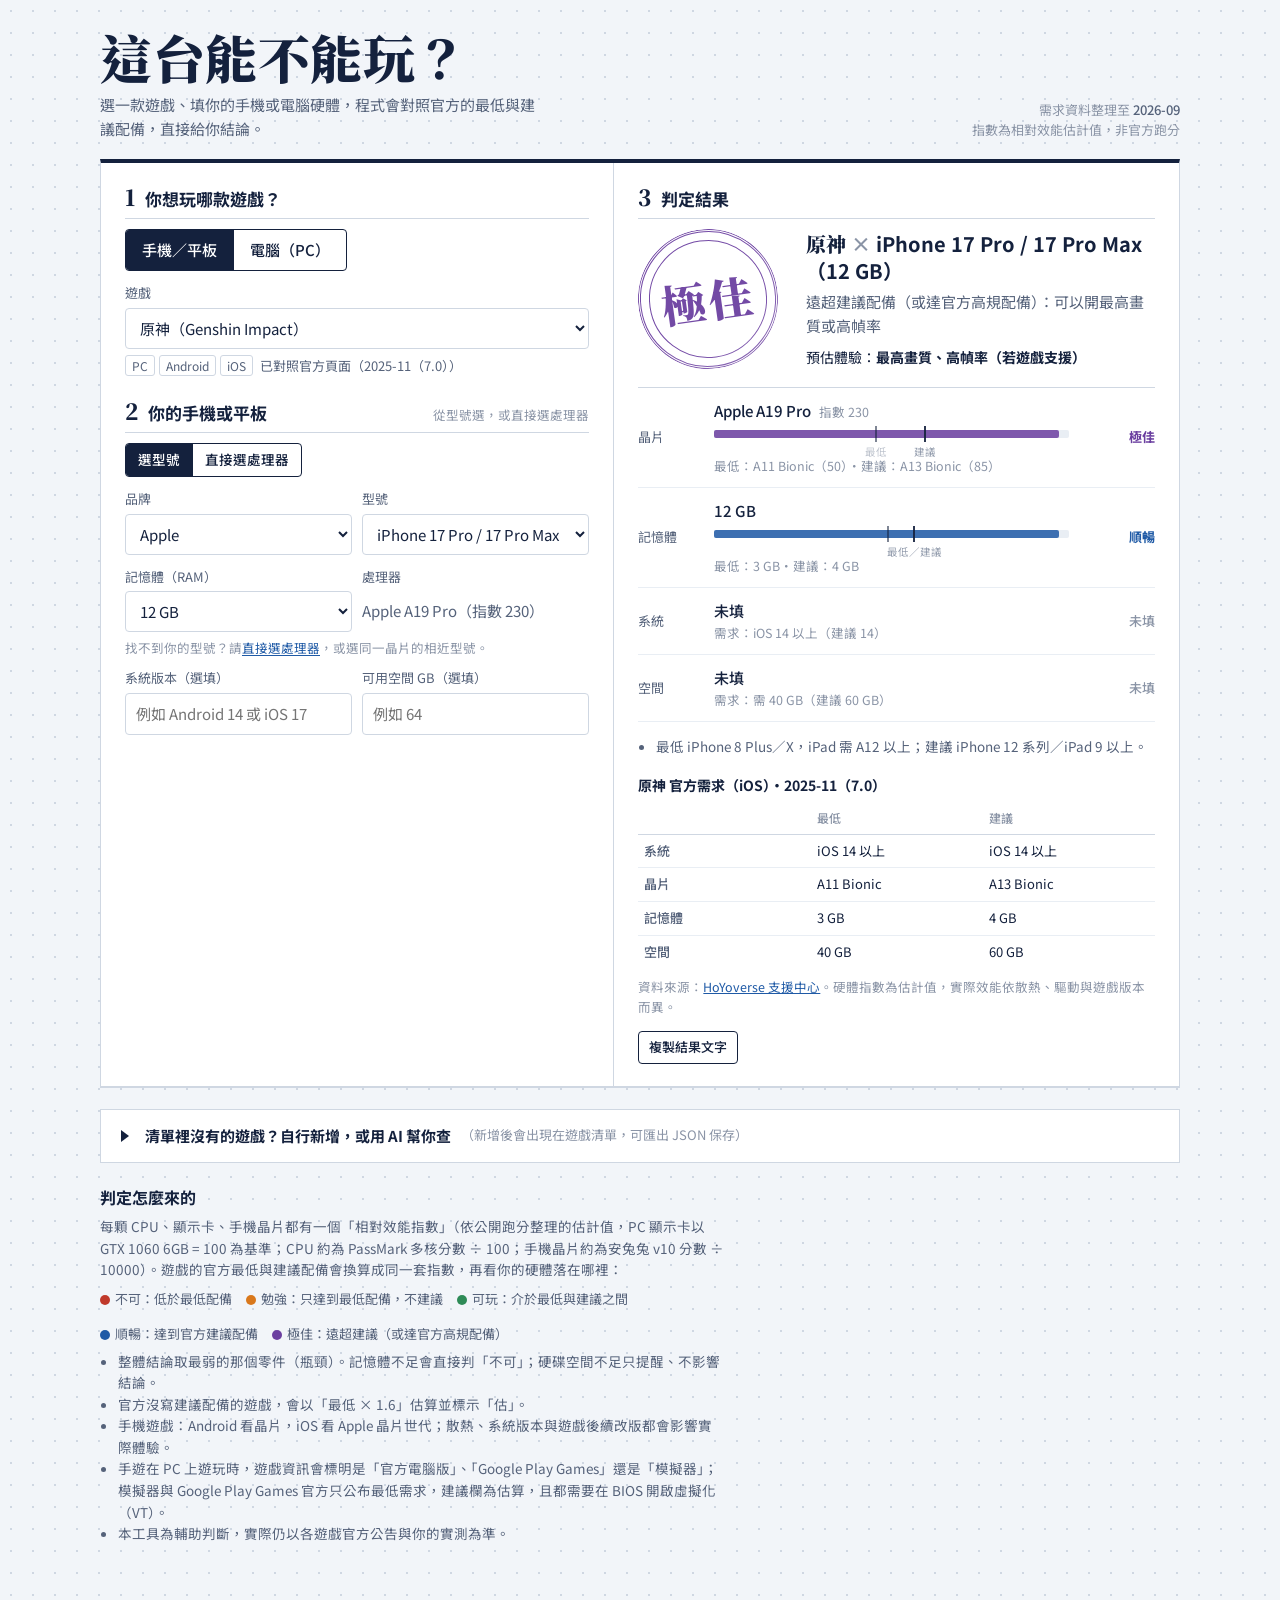
==== game-spec-checker.html @ e5cc4b73 "Add files via upload" ====
<!DOCTYPE html>
<html lang="zh-Hant-TW">
<head>
<meta charset="utf-8">
<meta name="viewport" content="width=device-width, initial-scale=1">
<title>這台能不能玩？— 遊戲配備檢測</title>
<meta name="description" content="選一款遊戲、填你的手機或電腦硬體，對照官方最低與建議配備，直接告訴你：不可、勉強、可玩、順暢或極佳。">
<link rel="preconnect" href="https://fonts.googleapis.com">
<link href="https://fonts.googleapis.com/css2?family=Noto+Sans+TC:wght@400;500;700&family=Noto+Serif+TC:wght@700;900&display=swap" rel="stylesheet">
<style>
:root{
  --paper:#F2F5F9; --sheet:#FFFFFF; --ink:#14213D; --ink-2:#55627A; --ink-3:#8A94A6;
  --rule:#CFD7E2; --rule-2:#E9EEF4; --accent:#1F5AA6; --accent-2:#E8F0FB;
  --l0:#C0392B; --l1:#D9781C; --l2:#2E8B57; --l3:#1F5AA6; --l4:#6B3FA0;
  --serif:"Noto Serif TC","Songti TC","Noto Serif CJK TC","PMingLiU",serif;
  --sans:"Noto Sans TC","PingFang TC","Microsoft JhengHei","Noto Sans CJK TC",system-ui,sans-serif;
  --radius:4px;
}
*{box-sizing:border-box}
html{-webkit-text-size-adjust:100%}
body{
  margin:0; font-family:var(--sans); color:var(--ink); background:var(--paper);
  background-image:radial-gradient(var(--rule) .8px, transparent .9px); background-size:22px 22px;
  line-height:1.6; font-size:15px;
}
a{color:var(--accent)}
button,input,select,textarea{font:inherit;color:inherit}
:focus-visible{outline:3px solid #7FB0F0; outline-offset:2px}
.wrap{max-width:1120px;margin:0 auto;padding:28px 20px 60px}

/* Header */
.masthead{display:flex;align-items:flex-end;justify-content:space-between;gap:16px;flex-wrap:wrap;margin-bottom:18px}
.masthead h1{font-family:var(--serif);font-weight:900;font-size:clamp(34px,5vw,52px);line-height:1.1;margin:0;letter-spacing:.01em}
.masthead p{margin:8px 0 0;color:var(--ink-2);max-width:56ch}
.meta{color:var(--ink-3);font-size:13px;text-align:right}
.meta b{color:var(--ink-2);font-weight:500}

/* Sheet */
.sheet{background:var(--sheet);border:1px solid var(--rule);border-top:4px solid var(--ink);box-shadow:0 1px 0 var(--rule)}
.cols{display:grid;grid-template-columns:1fr;}
@media (min-width:960px){
  .cols{grid-template-columns:minmax(0,1fr) minmax(0,1.1fr)}
  .col-form{border-right:1px solid var(--rule)}
  .col-result{position:sticky;top:0;align-self:start}
}
.col{padding:22px 24px}
@media (max-width:600px){.col{padding:18px 16px}.wrap{padding:18px 12px 50px}}

/* Steps */
.step{margin-bottom:22px}
.step-h{display:flex;align-items:baseline;gap:10px;margin:0 0 10px;padding-bottom:6px;border-bottom:1px solid var(--rule)}
.step-h .no{font-family:var(--serif);font-weight:900;font-size:22px;line-height:1}
.step-h h2{font-size:17px;font-weight:700;margin:0}
.step-h .hint{margin-left:auto;font-size:12.5px;color:var(--ink-3)}

/* Segmented */
.seg{display:inline-flex;border:1px solid var(--ink);border-radius:var(--radius);overflow:hidden}
.seg button{background:transparent;border:0;padding:8px 16px;cursor:pointer;font-weight:500}
.seg button+button{border-left:1px solid var(--ink)}
.seg button[aria-pressed="true"]{background:var(--ink);color:#fff}
.seg.small button{padding:5px 12px;font-size:13.5px}

/* Fields */
.field{margin-bottom:12px}
.field label{display:block;font-size:13px;color:var(--ink-2);margin-bottom:4px}
.field input[type=text],.field input[type=number],.field select,.field textarea{
  width:100%;padding:8px 10px;border:1px solid var(--rule);border-radius:var(--radius);background:#fff
}
.field input:hover,.field select:hover{border-color:#A9B5C6}
.row{display:grid;grid-template-columns:1fr 1fr;gap:10px}
.row-3{display:grid;grid-template-columns:2fr 1fr;gap:10px}
@media (max-width:480px){.row,.row-3{grid-template-columns:1fr}}
.subnote{font-size:12.5px;color:var(--ink-3);margin-top:-6px;margin-bottom:10px}
.subnote button.link,.link{background:none;border:0;padding:0;color:var(--accent);cursor:pointer;text-decoration:underline;text-underline-offset:2px}
/* 可清除的輸入框（有清單的欄位）：叉叉放在下拉箭頭左邊 */
.clearable{position:relative;display:block}
.clearable input{padding-right:60px}
.clearable .clr{position:absolute;right:30px;top:50%;transform:translateY(-50%);width:24px;height:24px;padding:0;border:0;border-radius:50%;background:var(--rule-2);color:var(--ink-2);font-size:16px;line-height:24px;text-align:center;cursor:pointer;display:none}
.clearable .clr:hover{background:var(--rule);color:var(--ink)}
.clearable.has .clr{display:block}
@media (max-width:600px){.clearable .clr{right:12px}.clearable input{padding-right:44px}}
.field .match{font-size:12.5px;margin-top:4px;color:var(--ink-3)}
.field .match.ok{color:var(--l2)}
.field .match.bad{color:var(--l0)}
.gameinfo{font-size:13px;color:var(--ink-2);margin-top:6px}
.gameinfo .plat{display:inline-block;border:1px solid var(--rule);border-radius:3px;padding:0 6px;margin-right:4px;font-size:12px;color:var(--ink-2)}

/* Result */
.result-empty{color:var(--ink-3);padding:30px 6px;text-align:left;max-width:40ch}
.verdict{display:grid;grid-template-columns:150px 1fr;gap:18px;align-items:center;margin-bottom:18px}
@media (max-width:480px){.verdict{grid-template-columns:1fr;justify-items:start}}
.stamp{
  width:140px;height:140px;border-radius:50%;display:flex;align-items:center;justify-content:center;
  border:3px double currentColor;position:relative;transform:rotate(-8deg);
  font-family:var(--serif);font-weight:900;font-size:44px;letter-spacing:.06em;line-height:1;
  color:var(--l3);opacity:.94;
  mask-image:radial-gradient(circle at 38% 34%, #000 55%, rgba(0,0,0,.72) 100%);
  -webkit-mask-image:radial-gradient(circle at 38% 34%, #000 55%, rgba(0,0,0,.72) 100%);
}
.stamp::before{content:"";position:absolute;inset:8px;border:1.5px solid currentColor;border-radius:50%}
.stamp.n3{font-size:34px;letter-spacing:.02em}
.stamp.l0{color:var(--l0)}.stamp.l1{color:var(--l1)}.stamp.l2{color:var(--l2)}.stamp.l3{color:var(--l3)}.stamp.l4{color:var(--l4)}
@media (prefers-reduced-motion:no-preference){
  .stamp.fresh{animation:stampin .28s cubic-bezier(.2,.9,.3,1.2)}
  @keyframes stampin{from{transform:rotate(-8deg) scale(1.35);opacity:0}to{transform:rotate(-8deg) scale(1);opacity:.94}}
}
.verdict h3{margin:0 0 6px;font-size:20px;line-height:1.35}
.verdict h3 .game{font-family:var(--serif);font-weight:900}
.verdict .sum{margin:0;color:var(--ink-2)}
.verdict .est{margin:8px 0 0;font-size:14px;color:var(--ink)}
.verdict .est b{font-weight:700}

/* Component table */
.comp{border-top:1px solid var(--rule);margin-top:6px}
.crow{display:grid;grid-template-columns:64px 1fr 74px;gap:12px;padding:11px 0;border-bottom:1px solid var(--rule-2);align-items:center}
@media (max-width:480px){.crow{grid-template-columns:56px 1fr 62px;gap:8px}}
.crow .k{font-size:13px;color:var(--ink-2)}
.crow .v{min-width:0}
.crow .v .name{font-weight:500;display:flex;gap:8px;align-items:baseline;flex-wrap:wrap}
.crow .v .name .idx{font-size:12.5px;color:var(--ink-3);font-weight:400}
.crow .v .req{font-size:12.5px;color:var(--ink-3)}
.bar{position:relative;height:8px;background:var(--rule-2);border-radius:2px;margin:7px 0 18px}
.bar .fill{position:absolute;left:0;top:0;bottom:0;border-radius:2px;background:var(--lc,var(--l3));opacity:.85}
.bar .mk{position:absolute;top:-4px;bottom:-4px;width:2px;background:var(--ink);opacity:.55}
.bar .mk.rec{opacity:.9}
.bar .mk::after{content:attr(data-l);position:absolute;top:100%;left:50%;transform:translateX(-50%);font-size:10.5px;color:var(--ink-3);white-space:nowrap;margin-top:2px}
.lv{font-size:13px;font-weight:700;text-align:right;white-space:nowrap}
.lv.l0{color:var(--l0)}.lv.l1{color:var(--l1)}.lv.l2{color:var(--l2)}.lv.l3{color:var(--l3)}.lv.l4{color:var(--l4)}
.lv.warn{color:var(--l1)}.lv.ok{color:var(--l2)}.lv.info{color:var(--ink-3);font-weight:500}

.notes{margin:14px 0 0;padding-left:18px;font-size:13.5px;color:var(--ink-2)}
.notes li{margin:3px 0}
.notes li.risk{color:var(--l0)}

/* Requirements table */
.reqtab{width:100%;border-collapse:collapse;margin-top:16px;font-size:13px}
.reqtab caption{text-align:left;font-weight:700;padding:0 0 6px;font-size:14px}
.reqtab th,.reqtab td{border-top:1px solid var(--rule-2);padding:6px 6px;text-align:left;vertical-align:top}
.reqtab th{color:var(--ink-2);font-weight:500;white-space:nowrap;width:56px}
.reqtab thead th{border-top:0;border-bottom:1px solid var(--rule);color:var(--ink-3);font-size:12px}
.src{font-size:12.5px;color:var(--ink-3);margin-top:8px}
.actions{display:flex;gap:8px;flex-wrap:wrap;margin-top:14px}
.btn{border:1px solid var(--ink);background:#fff;border-radius:var(--radius);padding:7px 14px;cursor:pointer;font-weight:500}
.btn.primary{background:var(--ink);color:#fff}
.btn:disabled{opacity:.5;cursor:default}
.btn.small{padding:5px 10px;font-size:13px}

/* Custom / AI */
.extra{margin-top:22px;background:var(--sheet);border:1px solid var(--rule)}
.extra summary{cursor:pointer;padding:14px 20px;font-weight:700;list-style:none;display:flex;gap:10px;align-items:center}
.extra summary::-webkit-details-marker{display:none}
.extra summary .tri{display:inline-block;width:0;height:0;border:6px solid transparent;border-left:8px solid var(--ink);transition:transform .15s}
.extra[open] summary .tri{transform:rotate(90deg)}
.extra summary .desc{font-weight:400;color:var(--ink-3);font-size:13px}
.extra .inner{padding:0 20px 20px;border-top:1px solid var(--rule-2)}
.extra h3{font-size:15px;margin:16px 0 8px}
fieldset{border:1px solid var(--rule);padding:10px 12px 2px;margin:0 0 12px;border-radius:var(--radius)}
legend{font-size:13px;color:var(--ink-2);padding:0 6px}
.status{font-size:13px;margin-top:6px;color:var(--ink-2);min-height:1.4em}
.status.err{color:var(--l0)}
.status.ok{color:var(--l2)}
.about{margin-top:22px;font-size:13.5px;color:var(--ink-2);max-width:78ch}
.about h2{font-size:16px;margin:0 0 6px;color:var(--ink)}
.about p{margin:6px 0}
.about ul{padding-left:18px;margin:6px 0}
.legend{display:flex;gap:14px;flex-wrap:wrap;margin:8px 0 0;font-size:13px}
.legend span::before{content:"";display:inline-block;width:10px;height:10px;border-radius:50%;margin-right:5px;vertical-align:-1px;background:var(--c)}
/* 窄螢幕：固定在底部的迷你判定列 */
.mini{display:none}
@media (max-width:959px){
  .mini{display:flex;position:fixed;left:0;right:0;bottom:0;z-index:5;background:var(--ink);color:#fff;border:0;padding:10px 18px;align-items:center;justify-content:space-between;gap:10px;cursor:pointer;box-shadow:0 -2px 10px rgba(20,33,61,.25);font-size:14px}
  .mini b{background:#fff;padding:2px 12px;border-radius:3px;font-family:var(--serif);font-weight:900;font-size:18px;line-height:1.3}
  .mini .go{color:#C9D6EA}
  body{padding-bottom:60px}
}
.mini.off{display:none !important}
.hide{display:none !important}
.sr{position:absolute;left:-9999px}
</style>
</head>
<body>
<div class="wrap">
  <header class="masthead">
    <div>
      <h1>這台能不能玩？</h1>
      <p>選一款遊戲、填你的手機或電腦硬體，程式會對照官方的最低與建議配備，直接給你結論。</p>
    </div>
    <div class="meta">需求資料整理至 <b id="dataDate">2026-09</b><br>指數為相對效能估計值，非官方跑分</div>
  </header>

  <main class="sheet">
    <div class="cols">
      <section class="col col-form" aria-label="填寫遊戲與裝置">
        <div class="step">
          <div class="step-h"><span class="no">1</span><h2>你想玩哪款遊戲？</h2></div>
          <div class="seg" role="group" aria-label="平台">
            <button type="button" id="tabMobile" aria-pressed="true">手機／平板</button>
            <button type="button" id="tabPC" aria-pressed="false">電腦（PC）</button>
          </div>
          <div class="field" style="margin-top:12px">
            <label for="gameSel">遊戲</label>
            <select id="gameSel"></select>
            <div class="gameinfo" id="gameInfo"></div>
          </div>
        </div>

        <div class="step" id="panelMobile">
          <div class="step-h"><span class="no">2</span><h2>你的手機或平板</h2><span class="hint">從型號選，或直接選處理器</span></div>
          <div class="seg small" role="group" aria-label="輸入方式">
            <button type="button" id="mModeModel" aria-pressed="true">選型號</button>
            <button type="button" id="mModeSoc" aria-pressed="false">直接選處理器</button>
          </div>
          <div id="mByModel" style="margin-top:12px">
            <div class="row">
              <div class="field"><label for="mBrand">品牌</label><select id="mBrand"></select></div>
              <div class="field"><label for="mModel">型號</label><select id="mModel"></select></div>
            </div>
            <div class="row">
              <div class="field"><label for="mRamModel">記憶體（RAM）</label><select id="mRamModel"></select></div>
              <div class="field"><label>處理器</label><div id="mSocShow" style="padding:8px 0;color:var(--ink-2)">—</div></div>
            </div>
            <div class="subnote">找不到你的型號？請<button type="button" class="link" id="toSocMode">直接選處理器</button>，或選同一晶片的相近型號。</div>
          </div>
          <div id="mBySoc" class="hide" style="margin-top:12px">
            <div class="row-3">
              <div class="field">
                <label for="mSoc">處理器（SoC）</label>
                <input type="text" id="mSoc" list="socList" placeholder="輸入型號，例如 Snapdragon 8 Gen 3、Dimensity 9300、A17 Pro" autocomplete="off">
                <datalist id="socList"></datalist>
                <div class="match" id="mSocMatch"></div>
              </div>
              <div class="field"><label for="mRamSoc">記憶體（GB）</label><select id="mRamSoc"></select></div>
            </div>
          </div>
          <div class="row">
            <div class="field"><label for="mOs">系統版本（選填）</label><input type="text" id="mOs" placeholder="例如 Android 14 或 iOS 17" autocomplete="off"></div>
            <div class="field"><label for="mDisk">可用空間 GB（選填）</label><input type="number" id="mDisk" min="0" step="1" placeholder="例如 64"></div>
          </div>
        </div>

        <div class="step hide" id="panelPC">
          <div class="step-h"><span class="no">2</span><h2>你的電腦</h2><span class="hint">桌機、筆電都可以</span></div>
          <div class="row-3">
            <div class="field">
              <label for="cpu">處理器（CPU）</label>
              <input type="text" id="cpu" list="cpuList" placeholder="例如 i5-12400F、Ryzen 5 5600、i7-13620H" autocomplete="off">
              <datalist id="cpuList"></datalist>
              <div class="match" id="cpuMatch"></div>
            </div>
            <div class="field"><label for="cpuFilter">清單範圍</label><select id="cpuFilter"></select></div>
          </div>
          <div class="row-3">
            <div class="field">
              <label for="gpu">顯示卡（GPU）</label>
              <input type="text" id="gpu" list="gpuList" placeholder="例如 RTX 4060、RX 7600、GTX 1650、Iris Xe" autocomplete="off">
              <datalist id="gpuList"></datalist>
              <div class="match" id="gpuMatch"></div>
            </div>
            <div class="field"><label for="gpuFilter">清單範圍</label><select id="gpuFilter"></select></div>
          </div>
          <div class="row">
            <div class="field"><label for="ram">記憶體（RAM）</label>
              <select id="ram">
                <option value="4">4 GB</option><option value="6">6 GB</option><option value="8">8 GB</option>
                <option value="12">12 GB</option><option value="16" selected>16 GB</option><option value="24">24 GB</option>
                <option value="32">32 GB</option><option value="48">48 GB</option><option value="64">64 GB</option>
              </select>
            </div>
            <div class="field"><label for="os">Windows 版本</label>
              <select id="os">
                <option value="win11">Windows 11</option><option value="win10" selected>Windows 10</option><option value="old">Windows 8.1 或更舊</option>
              </select>
            </div>
          </div>
          <div class="row">
            <div class="field"><label for="drive">遊戲安裝在</label>
              <select id="drive"><option value="ssd">SSD（固態硬碟）</option><option value="hdd">HDD（傳統硬碟）</option></select>
            </div>
            <div class="field"><label for="disk">可用空間 GB（選填）</label><input type="number" id="disk" min="0" step="1" placeholder="例如 200"></div>
          </div>
          <div class="subnote">筆電的 CPU／GPU 請選「筆電」版本（型號有 H、U 或「Laptop」字樣），效能與桌機版不同。</div>
        </div>
      </section>

      <section class="col col-result" aria-label="檢測結果" aria-live="polite">
        <div class="step-h"><span class="no">3</span><h2>判定結果</h2></div>
        <div id="result"><div class="result-empty">選好遊戲、填好硬體後，這裡會出現判定：整體結論、每個零件相對於官方最低與建議配備的位置，以及畫質／幀率的預估。</div></div>
      </section>
    </div>
  </main>

  <details class="extra" id="customBox">
    <summary><span class="tri"></span>清單裡沒有的遊戲？自行新增，或用 AI 幫你查<span class="desc">（新增後會出現在遊戲清單，可匯出 JSON 保存）</span></summary>
    <div class="inner">
      <h3>用 AI 查官方需求（在 Claude 內預覽時可用）</h3>
      <div class="row-3">
        <div class="field"><label for="aiName">遊戲名稱</label><input type="text" id="aiName" placeholder="例如 Arknights: Endfield、天堂W、Once Human" autocomplete="off"></div>
        <div class="field"><label>&nbsp;</label><button type="button" class="btn primary" id="aiBtn" style="width:100%">查詢並填入下方表單</button></div>
      </div>
      <div class="status" id="aiStatus">查到的內容會填進下方表單，請確認硬體對應是否正確再加入。部署到自己的網站後，這個按鈕需要自行接上 API 金鑰才會動作。</div>

      <h3>手動填寫</h3>
      <div class="row">
        <div class="field"><label for="cName">遊戲名稱</label><input type="text" id="cName" placeholder="中文或英文皆可"></div>
        <div class="field"><label for="cEn">英文名（選填）</label><input type="text" id="cEn"></div>
      </div>
      <div class="row" style="grid-template-columns:auto auto auto;justify-content:start;gap:18px">
        <label><input type="checkbox" id="cHasPC" checked> 有 PC 版</label>
        <label><input type="checkbox" id="cHasAnd" checked> 有 Android 版</label>
        <label><input type="checkbox" id="cHasIos" checked> 有 iOS 版</label>
      </div>
      <fieldset id="cPCBox"><legend>PC 需求</legend>
        <div class="row">
          <div class="field"><label for="cMinCpu">最低 CPU</label><input type="text" id="cMinCpu" list="cpuListAll" autocomplete="off"><div class="match" id="cMinCpuM"></div></div>
          <div class="field"><label for="cRecCpu">建議 CPU</label><input type="text" id="cRecCpu" list="cpuListAll" autocomplete="off"><div class="match" id="cRecCpuM"></div></div>
        </div>
        <div class="row">
          <div class="field"><label for="cMinGpu">最低 GPU</label><input type="text" id="cMinGpu" list="gpuListAll" autocomplete="off"><div class="match" id="cMinGpuM"></div></div>
          <div class="field"><label for="cRecGpu">建議 GPU</label><input type="text" id="cRecGpu" list="gpuListAll" autocomplete="off"><div class="match" id="cRecGpuM"></div></div>
        </div>
        <div class="row">
          <div class="field"><label for="cMinRam">最低 RAM（GB）</label><input type="number" id="cMinRam" min="1" value="8"></div>
          <div class="field"><label for="cRecRam">建議 RAM（GB）</label><input type="number" id="cRecRam" min="1" value="16"></div>
        </div>
        <div class="row">
          <div class="field"><label for="cDisk">需要空間（GB）</label><input type="number" id="cDisk" min="0" placeholder="選填"></div>
          <div class="field"><label for="cSsd">SSD</label><select id="cSsd"><option value="">不要求</option><option value="rec">建議</option><option value="req">必要</option></select></div>
        </div>
      </fieldset>
      <fieldset id="cAndBox"><legend>Android 需求</legend>
        <div class="row">
          <div class="field"><label for="cMinSoc">最低處理器</label><input type="text" id="cMinSoc" list="socListAnd" autocomplete="off"><div class="match" id="cMinSocM"></div></div>
          <div class="field"><label for="cRecSoc">建議處理器</label><input type="text" id="cRecSoc" list="socListAnd" autocomplete="off"><div class="match" id="cRecSocM"></div></div>
        </div>
        <div class="row">
          <div class="field"><label for="cAMinRam">最低 RAM（GB）</label><input type="number" id="cAMinRam" min="1" value="4"></div>
          <div class="field"><label for="cARecRam">建議 RAM（GB）</label><input type="number" id="cARecRam" min="1" value="8"></div>
        </div>
      </fieldset>
      <fieldset id="cIosBox"><legend>iOS 需求</legend>
        <div class="row">
          <div class="field"><label for="cMinChip">最低晶片</label><input type="text" id="cMinChip" list="socListIos" autocomplete="off"><div class="match" id="cMinChipM"></div></div>
          <div class="field"><label for="cRecChip">建議晶片</label><input type="text" id="cRecChip" list="socListIos" autocomplete="off"><div class="match" id="cRecChipM"></div></div>
        </div>
        <div class="row">
          <div class="field"><label for="cIMinRam">最低 RAM（GB）</label><input type="number" id="cIMinRam" min="1" value="3"></div>
          <div class="field"><label for="cIRecRam">建議 RAM（GB）</label><input type="number" id="cIRecRam" min="1" value="4"></div>
        </div>
      </fieldset>
      <div class="field"><label for="cSrc">資料來源（選填，網址或說明）</label><input type="text" id="cSrc"></div>
      <div class="actions">
        <button type="button" class="btn primary" id="cAdd">加入遊戲清單並檢測</button>
        <button type="button" class="btn" id="cExport">匯出自訂遊戲 JSON</button>
        <button type="button" class="btn" id="cImportBtn">匯入 JSON</button>
      </div>
      <div class="status" id="cStatus"></div>
      <div class="field hide" id="cImportWrap" style="margin-top:10px"><label for="cImport">貼上先前匯出的 JSON</label><textarea id="cImport" rows="4"></textarea><div class="actions"><button type="button" class="btn small" id="cImportGo">讀取</button></div></div>
      <datalist id="cpuListAll"></datalist><datalist id="gpuListAll"></datalist><datalist id="socListAnd"></datalist><datalist id="socListIos"></datalist>
    </div>
  </details>

  <section class="about">
    <h2>判定怎麼來的</h2>
    <p>每顆 CPU、顯示卡、手機晶片都有一個「相對效能指數」（依公開跑分整理的估計值，PC 顯示卡以 GTX 1060 6GB = 100 為基準；CPU 約為 PassMark 多核分數 ÷ 100；手機晶片約為安兔兔 v10 分數 ÷ 10000）。遊戲的官方最低與建議配備會換算成同一套指數，再看你的硬體落在哪裡：</p>
    <div class="legend">
      <span style="--c:var(--l0)">不可：低於最低配備</span>
      <span style="--c:var(--l1)">勉強：只達到最低配備，不建議</span>
      <span style="--c:var(--l2)">可玩：介於最低與建議之間</span>
      <span style="--c:var(--l3)">順暢：達到官方建議配備</span>
      <span style="--c:var(--l4)">極佳：遠超建議（或達官方高規配備）</span>
    </div>
    <ul>
      <li>整體結論取最弱的那個零件（瓶頸）。記憶體不足會直接判「不可」；硬碟空間不足只提醒、不影響結論。</li>
      <li>官方沒寫建議配備的遊戲，會以「最低 × 1.6」估算並標示「估」。</li>
      <li>手機遊戲：Android 看晶片，iOS 看 Apple 晶片世代；散熱、系統版本與遊戲後續改版都會影響實際體驗。</li>
      <li>手遊在 PC 上遊玩時，遊戲資訊會標明是「官方電腦版」、「Google Play Games」還是「模擬器」；模擬器與 Google Play Games 官方只公布最低需求，建議欄為估算，且都需要在 BIOS 開啟虛擬化（VT）。</li>
      <li>本工具為輔助判斷，實際仍以各遊戲官方公告與你的實測為準。</li>
    </ul>
  </section>
</div>
<button type="button" class="mini hide" id="mini" aria-label="捲動到判定結果"><span>判定結果</span><b id="miniLv">—</b><span class="go">查看 ↓</span></button>
<script>
/* ===== 硬體資料庫 =====
 * s = 相對效能指數（估計值）。GPU：GTX 1060 6GB = 100；CPU ≈ PassMark 多核 ÷ 100；SoC ≈ 安兔兔 v10 ÷ 10000。
 * v = 顯示記憶體 GB。g = 分組（給清單篩選用）。generic = 泛指項目，不出現在使用者清單，只給遊戲需求對照。
 */
const GPUS = [
  // NVIDIA 桌上型
  {n:'NVIDIA GeForce RTX 5090',s:850,v:32,g:'NVIDIA 桌上型'},{n:'NVIDIA GeForce RTX 5080',s:600,v:16,g:'NVIDIA 桌上型'},
  {n:'NVIDIA GeForce RTX 5070 Ti',s:530,v:16,g:'NVIDIA 桌上型'},{n:'NVIDIA GeForce RTX 5070',s:395,v:12,g:'NVIDIA 桌上型'},
  {n:'NVIDIA GeForce RTX 5060 Ti',s:290,v:16,g:'NVIDIA 桌上型'},{n:'NVIDIA GeForce RTX 5060',s:250,v:8,g:'NVIDIA 桌上型'},
  {n:'NVIDIA GeForce RTX 5050',s:215,v:8,g:'NVIDIA 桌上型'},
  {n:'NVIDIA GeForce RTX 4090',s:680,v:24,g:'NVIDIA 桌上型'},{n:'NVIDIA GeForce RTX 4080 SUPER',s:535,v:16,g:'NVIDIA 桌上型'},
  {n:'NVIDIA GeForce RTX 4080',s:520,v:16,g:'NVIDIA 桌上型'},{n:'NVIDIA GeForce RTX 4070 Ti SUPER',s:440,v:16,g:'NVIDIA 桌上型'},
  {n:'NVIDIA GeForce RTX 4070 Ti',s:410,v:12,g:'NVIDIA 桌上型'},{n:'NVIDIA GeForce RTX 4070 SUPER',s:390,v:12,g:'NVIDIA 桌上型'},
  {n:'NVIDIA GeForce RTX 4070',s:340,v:12,g:'NVIDIA 桌上型'},{n:'NVIDIA GeForce RTX 4060 Ti',s:255,v:8,g:'NVIDIA 桌上型'},
  {n:'NVIDIA GeForce RTX 4060',s:210,v:8,g:'NVIDIA 桌上型'},
  {n:'NVIDIA GeForce RTX 3090 Ti',s:430,v:24,g:'NVIDIA 桌上型'},{n:'NVIDIA GeForce RTX 3090',s:400,v:24,g:'NVIDIA 桌上型'},
  {n:'NVIDIA GeForce RTX 3080 Ti',s:390,v:12,g:'NVIDIA 桌上型'},{n:'NVIDIA GeForce RTX 3080',s:360,v:10,g:'NVIDIA 桌上型'},
  {n:'NVIDIA GeForce RTX 3070 Ti',s:300,v:8,g:'NVIDIA 桌上型'},{n:'NVIDIA GeForce RTX 3070',s:280,v:8,g:'NVIDIA 桌上型'},
  {n:'NVIDIA GeForce RTX 3060 Ti',s:245,v:8,g:'NVIDIA 桌上型'},{n:'NVIDIA GeForce RTX 3060',s:180,v:12,g:'NVIDIA 桌上型'},
  {n:'NVIDIA GeForce RTX 3050 8GB',s:140,v:8,g:'NVIDIA 桌上型'},{n:'NVIDIA GeForce RTX 3050 6GB',s:110,v:6,g:'NVIDIA 桌上型'},
  {n:'NVIDIA GeForce RTX 2080 Ti',s:265,v:11,g:'NVIDIA 桌上型'},{n:'NVIDIA GeForce RTX 2080 SUPER',s:225,v:8,g:'NVIDIA 桌上型'},
  {n:'NVIDIA GeForce RTX 2080',s:215,v:8,g:'NVIDIA 桌上型'},{n:'NVIDIA GeForce RTX 2070 SUPER',s:200,v:8,g:'NVIDIA 桌上型'},
  {n:'NVIDIA GeForce RTX 2070',s:180,v:8,g:'NVIDIA 桌上型'},{n:'NVIDIA GeForce RTX 2060 SUPER',s:175,v:8,g:'NVIDIA 桌上型'},
  {n:'NVIDIA GeForce RTX 2060',s:155,v:6,g:'NVIDIA 桌上型'},
  {n:'NVIDIA GeForce GTX 1660 Ti',s:132,v:6,g:'NVIDIA 桌上型'},{n:'NVIDIA GeForce GTX 1660 SUPER',s:128,v:6,g:'NVIDIA 桌上型'},
  {n:'NVIDIA GeForce GTX 1660',s:118,v:6,g:'NVIDIA 桌上型'},{n:'NVIDIA GeForce GTX 1650 SUPER',s:100,v:4,g:'NVIDIA 桌上型'},
  {n:'NVIDIA GeForce GTX 1650',s:75,v:4,g:'NVIDIA 桌上型'},
  {n:'NVIDIA GeForce GTX 1080 Ti',s:205,v:11,g:'NVIDIA 桌上型'},{n:'NVIDIA GeForce GTX 1080',s:165,v:8,g:'NVIDIA 桌上型'},
  {n:'NVIDIA GeForce GTX 1070 Ti',s:150,v:8,g:'NVIDIA 桌上型'},{n:'NVIDIA GeForce GTX 1070',s:135,v:8,g:'NVIDIA 桌上型'},
  {n:'NVIDIA GeForce GTX 1060 6GB',s:100,v:6,g:'NVIDIA 桌上型'},{n:'NVIDIA GeForce GTX 1060 3GB',s:92,v:3,g:'NVIDIA 桌上型'},
  {n:'NVIDIA GeForce GTX 1050 Ti',s:60,v:4,g:'NVIDIA 桌上型'},{n:'NVIDIA GeForce GTX 1050',s:50,v:2,g:'NVIDIA 桌上型'},
  {n:'NVIDIA GeForce GT 1030',s:30,v:2,g:'NVIDIA 桌上型'},
  {n:'NVIDIA GeForce GTX 980 Ti',s:122,v:6,g:'NVIDIA 舊款'},{n:'NVIDIA GeForce GTX 980',s:95,v:4,g:'NVIDIA 舊款'},
  {n:'NVIDIA GeForce GTX 970',s:82,v:4,g:'NVIDIA 舊款'},{n:'NVIDIA GeForce GTX 960',s:60,v:2,g:'NVIDIA 舊款'},
  {n:'NVIDIA GeForce GTX 950',s:55,v:2,g:'NVIDIA 舊款'},{n:'NVIDIA GeForce GTX 760',s:52,v:2,g:'NVIDIA 舊款'},
  {n:'NVIDIA GeForce GTX 750 Ti',s:45,v:2,g:'NVIDIA 舊款'},{n:'NVIDIA GeForce GTX 660',s:40,v:2,g:'NVIDIA 舊款'},
  {n:'NVIDIA GeForce GT 730',s:12,v:2,g:'NVIDIA 舊款'},{n:'NVIDIA GeForce GT 640',s:18,v:2,g:'NVIDIA 舊款'},
  {n:'NVIDIA GeForce GTX 560',s:25,v:1,g:'NVIDIA 舊款'},{n:'NVIDIA GeForce GTX 460',s:30,v:1,g:'NVIDIA 舊款'},
  {n:'NVIDIA GeForce 9800 GT',s:12,v:1,g:'NVIDIA 舊款'},{n:'NVIDIA GeForce 9600 GT',s:10,v:1,g:'NVIDIA 舊款'},
  {n:'NVIDIA GeForce 8600 GT',s:6,v:0.5,g:'NVIDIA 舊款'},
  // NVIDIA 筆電
  {n:'NVIDIA GeForce RTX 5090 Laptop',s:540,v:24,g:'NVIDIA 筆電'},{n:'NVIDIA GeForce RTX 5080 Laptop',s:470,v:16,g:'NVIDIA 筆電'},
  {n:'NVIDIA GeForce RTX 5070 Ti Laptop',s:400,v:12,g:'NVIDIA 筆電'},{n:'NVIDIA GeForce RTX 5070 Laptop',s:280,v:8,g:'NVIDIA 筆電'},
  {n:'NVIDIA GeForce RTX 5060 Laptop',s:230,v:8,g:'NVIDIA 筆電'},{n:'NVIDIA GeForce RTX 5050 Laptop',s:185,v:8,g:'NVIDIA 筆電'},
  {n:'NVIDIA GeForce RTX 4090 Laptop',s:450,v:16,g:'NVIDIA 筆電'},{n:'NVIDIA GeForce RTX 4080 Laptop',s:380,v:12,g:'NVIDIA 筆電'},
  {n:'NVIDIA GeForce RTX 4070 Laptop',s:240,v:8,g:'NVIDIA 筆電'},{n:'NVIDIA GeForce RTX 4060 Laptop',s:200,v:8,g:'NVIDIA 筆電'},
  {n:'NVIDIA GeForce RTX 4050 Laptop',s:165,v:6,g:'NVIDIA 筆電'},
  {n:'NVIDIA GeForce RTX 3080 Laptop',s:260,v:8,g:'NVIDIA 筆電'},{n:'NVIDIA GeForce RTX 3070 Laptop',s:215,v:8,g:'NVIDIA 筆電'},
  {n:'NVIDIA GeForce RTX 3060 Laptop',s:170,v:6,g:'NVIDIA 筆電'},{n:'NVIDIA GeForce RTX 3050 Ti Laptop',s:130,v:4,g:'NVIDIA 筆電'},
  {n:'NVIDIA GeForce RTX 3050 Laptop',s:120,v:4,g:'NVIDIA 筆電'},{n:'NVIDIA GeForce RTX 2060 Laptop',s:130,v:6,g:'NVIDIA 筆電'},
  {n:'NVIDIA GeForce GTX 1660 Ti Laptop',s:110,v:6,g:'NVIDIA 筆電'},{n:'NVIDIA GeForce GTX 1650 Laptop',s:65,v:4,g:'NVIDIA 筆電'},
  {n:'NVIDIA GeForce MX570',s:55,v:2,g:'NVIDIA 筆電'},{n:'NVIDIA GeForce MX550',s:40,v:2,g:'NVIDIA 筆電'},{n:'NVIDIA GeForce MX450',s:35,v:2,g:'NVIDIA 筆電'},
  // AMD 桌上型
  {n:'AMD Radeon RX 9070 XT',s:500,v:16,g:'AMD 桌上型'},{n:'AMD Radeon RX 9070',s:440,v:16,g:'AMD 桌上型'},
  {n:'AMD Radeon RX 9060 XT',s:290,v:16,g:'AMD 桌上型'},
  {n:'AMD Radeon RX 7900 XTX',s:530,v:24,g:'AMD 桌上型'},{n:'AMD Radeon RX 7900 XT',s:470,v:20,g:'AMD 桌上型'},
  {n:'AMD Radeon RX 7900 GRE',s:400,v:16,g:'AMD 桌上型'},{n:'AMD Radeon RX 7800 XT',s:370,v:16,g:'AMD 桌上型'},
  {n:'AMD Radeon RX 7700 XT',s:310,v:12,g:'AMD 桌上型'},{n:'AMD Radeon RX 7600 XT',s:225,v:16,g:'AMD 桌上型'},
  {n:'AMD Radeon RX 7600',s:215,v:8,g:'AMD 桌上型'},
  {n:'AMD Radeon RX 6950 XT',s:440,v:16,g:'AMD 桌上型'},{n:'AMD Radeon RX 6900 XT',s:420,v:16,g:'AMD 桌上型'},
  {n:'AMD Radeon RX 6800 XT',s:390,v:16,g:'AMD 桌上型'},{n:'AMD Radeon RX 6800',s:340,v:16,g:'AMD 桌上型'},
  {n:'AMD Radeon RX 6750 XT',s:290,v:12,g:'AMD 桌上型'},{n:'AMD Radeon RX 6700 XT',s:275,v:12,g:'AMD 桌上型'},
  {n:'AMD Radeon RX 6650 XT',s:225,v:8,g:'AMD 桌上型'},{n:'AMD Radeon RX 6600 XT',s:215,v:8,g:'AMD 桌上型'},
  {n:'AMD Radeon RX 6600',s:185,v:8,g:'AMD 桌上型'},{n:'AMD Radeon RX 6500 XT',s:95,v:4,g:'AMD 桌上型'},
  {n:'AMD Radeon RX 6400',s:75,v:4,g:'AMD 桌上型'},
  {n:'AMD Radeon RX 5700 XT',s:205,v:8,g:'AMD 桌上型'},{n:'AMD Radeon RX 5700',s:185,v:8,g:'AMD 桌上型'},
  {n:'AMD Radeon RX 5600 XT',s:160,v:6,g:'AMD 桌上型'},{n:'AMD Radeon RX 5500 XT',s:105,v:8,g:'AMD 桌上型'},
  {n:'AMD Radeon RX Vega 64',s:165,v:8,g:'AMD 桌上型'},{n:'AMD Radeon RX Vega 56',s:150,v:8,g:'AMD 桌上型'},
  {n:'AMD Radeon RX 590',s:110,v:8,g:'AMD 桌上型'},{n:'AMD Radeon RX 580',s:100,v:8,g:'AMD 桌上型'},
  {n:'AMD Radeon RX 570',s:90,v:4,g:'AMD 桌上型'},{n:'AMD Radeon RX 560',s:50,v:4,g:'AMD 桌上型'},
  {n:'AMD Radeon RX 550',s:35,v:2,g:'AMD 桌上型'},{n:'AMD Radeon RX 480',s:95,v:8,g:'AMD 桌上型'},
  {n:'AMD Radeon RX 470',s:85,v:4,g:'AMD 桌上型'},{n:'AMD Radeon RX 460',s:48,v:2,g:'AMD 桌上型'},
  {n:'AMD Radeon R9 380',s:65,v:4,g:'AMD 舊款'},{n:'AMD Radeon R9 290',s:85,v:4,g:'AMD 舊款'},
  {n:'AMD Radeon R9 280',s:60,v:3,g:'AMD 舊款'},{n:'AMD Radeon R7 370',s:52,v:2,g:'AMD 舊款'},
  {n:'AMD Radeon R7 260X',s:40,v:2,g:'AMD 舊款'},{n:'AMD Radeon R7 240',s:12,v:2,g:'AMD 舊款'},
  {n:'AMD Radeon R5 200',s:6,v:1,g:'AMD 舊款'},{n:'AMD Radeon HD 7870',s:50,v:2,g:'AMD 舊款'},
  {n:'AMD Radeon HD 7730',s:20,v:1,g:'AMD 舊款'},{n:'AMD Radeon HD 6950',s:32,v:2,g:'AMD 舊款'},
  {n:'AMD Radeon HD 6850',s:28,v:1,g:'AMD 舊款'},{n:'AMD Radeon HD 6570',s:12,v:1,g:'AMD 舊款'},
  {n:'AMD Radeon HD 4870',s:18,v:1,g:'AMD 舊款'},
  // AMD 筆電
  {n:'AMD Radeon RX 7700S',s:230,v:8,g:'AMD 筆電'},{n:'AMD Radeon RX 7600S',s:190,v:8,g:'AMD 筆電'},
  {n:'AMD Radeon RX 6700S',s:180,v:8,g:'AMD 筆電'},{n:'AMD Radeon RX 6600M',s:170,v:8,g:'AMD 筆電'},
  // Intel 獨顯
  {n:'Intel Arc B580',s:260,v:12,g:'Intel 獨顯'},{n:'Intel Arc B570',s:230,v:10,g:'Intel 獨顯'},
  {n:'Intel Arc A770',s:220,v:16,g:'Intel 獨顯'},{n:'Intel Arc A750',s:200,v:8,g:'Intel 獨顯'},
  {n:'Intel Arc A580',s:180,v:8,g:'Intel 獨顯'},{n:'Intel Arc A380',s:85,v:6,g:'Intel 獨顯'},
  // 內建顯示
  {n:'AMD Radeon 8060S（Ryzen AI Max+ 395）',s:230,v:0,g:'內建顯示（iGPU）'},
  {n:'AMD Radeon 890M（Ryzen AI 9 HX 370）',s:65,v:0,g:'內建顯示（iGPU）'},{n:'AMD Radeon 880M',s:58,v:0,g:'內建顯示（iGPU）'},
  {n:'AMD Radeon 780M（Ryzen 7840HS／8700G／Z1 Extreme）',s:55,v:0,g:'內建顯示（iGPU）'},{n:'AMD Radeon 760M（Ryzen 8600G／7640HS）',s:45,v:0,g:'內建顯示（iGPU）'},
  {n:'AMD Radeon 680M（Ryzen 6800H）',s:50,v:0,g:'內建顯示（iGPU）'},{n:'AMD Radeon 660M',s:35,v:0,g:'內建顯示（iGPU）'},
  {n:'AMD Radeon Vega 8（Ryzen 5600G／5700G）',s:32,v:0,g:'內建顯示（iGPU）'},{n:'AMD Radeon Vega 8',s:28,v:0,g:'內建顯示（iGPU）'},
  {n:'AMD Radeon 610M（Ryzen 7520U 等）',s:15,v:0,g:'內建顯示（iGPU）'},
  {n:'Intel Arc 140T（Core Ultra 200H）',s:55,v:0,g:'內建顯示（iGPU）'},{n:'Intel Arc 140V（Core Ultra 200V）',s:55,v:0,g:'內建顯示（iGPU）'},
  {n:'Intel Arc Graphics（Core Ultra 100H）',s:45,v:0,g:'內建顯示（iGPU）'},{n:'Intel Iris Xe',s:30,v:0,g:'內建顯示（iGPU）'},
  {n:'Intel UHD Graphics 770',s:18,v:0,g:'內建顯示（iGPU）'},{n:'Intel UHD Graphics 730',s:15,v:0,g:'內建顯示（iGPU）'},
  {n:'Intel UHD Graphics 630',s:15,v:0,g:'內建顯示（iGPU）'},{n:'Intel UHD Graphics 620',s:12,v:0,g:'內建顯示（iGPU）'},
  {n:'Intel HD Graphics 630',s:15,v:0,g:'內建顯示（iGPU）'},{n:'Intel HD Graphics 530',s:14,v:0,g:'內建顯示（iGPU）'},
  {n:'Intel HD Graphics 4600',s:10,v:0,g:'內建顯示（iGPU）'},{n:'Intel HD Graphics 4400',s:9,v:0,g:'內建顯示（iGPU）'},
  {n:'Intel HD Graphics 4000',s:8,v:0,g:'內建顯示（iGPU）'},
  {n:'Steam Deck（內建 RDNA2 8CU）',s:60,v:0,g:'內建顯示（iGPU）'},
  // 泛指（只給遊戲需求用）
  {n:'DirectX 11 相容 1GB 顯示卡（泛指）',s:20,v:1,g:'泛指',generic:true},
  {n:'DirectX 10 相容顯示卡（泛指）',s:8,v:0.5,g:'泛指',generic:true},
  {n:'GeForce 400 系列 / Radeon HD 7000 系列（泛指，OpenGL 4.4）',s:20,v:1,g:'泛指',generic:true},
  {n:'GeForce 700 系列 / Radeon Rx 200 系列（泛指，OpenGL 4.5）',s:45,v:2,g:'泛指',generic:true},
  {n:'NVIDIA GeForce GTX 600 系列（泛指）',s:40,v:2,g:'泛指',generic:true},
  {n:'AMD Radeon HD 7000 系列（泛指）',s:40,v:2,g:'泛指',generic:true},
];

const CPUS = [
  // Intel 桌上型（新→舊）
  {n:'Intel Core Ultra 9 285K',s:660,g:'Intel 桌上型'},{n:'Intel Core Ultra 7 265K',s:550,g:'Intel 桌上型'},{n:'Intel Core Ultra 7 265',s:520,g:'Intel 桌上型'},
  {n:'Intel Core Ultra 5 245K',s:400,g:'Intel 桌上型'},{n:'Intel Core Ultra 5 235',s:360,g:'Intel 桌上型'},{n:'Intel Core Ultra 5 225',s:300,g:'Intel 桌上型'},
  {n:'Intel Core i9-14900K',s:600,g:'Intel 桌上型'},{n:'Intel Core i7-14700K',s:530,g:'Intel 桌上型'},{n:'Intel Core i7-14700',s:500,g:'Intel 桌上型'},
  {n:'Intel Core i5-14600K',s:390,g:'Intel 桌上型'},{n:'Intel Core i5-14400',s:260,g:'Intel 桌上型'},
  {n:'Intel Core i9-13900K',s:590,g:'Intel 桌上型'},{n:'Intel Core i7-13700K',s:465,g:'Intel 桌上型'},{n:'Intel Core i7-13700',s:440,g:'Intel 桌上型'},
  {n:'Intel Core i5-13600K',s:380,g:'Intel 桌上型'},{n:'Intel Core i5-13400',s:255,g:'Intel 桌上型'},{n:'Intel Core i3-13100',s:150,g:'Intel 桌上型'},
  {n:'Intel Core i9-12900K',s:410,g:'Intel 桌上型'},{n:'Intel Core i7-12700K',s:345,g:'Intel 桌上型'},{n:'Intel Core i7-12700',s:310,g:'Intel 桌上型'},
  {n:'Intel Core i5-12600K',s:275,g:'Intel 桌上型'},{n:'Intel Core i5-12400',s:195,g:'Intel 桌上型'},{n:'Intel Core i5-12400F',s:195,g:'Intel 桌上型'},
  {n:'Intel Core i3-12100',s:140,g:'Intel 桌上型'},{n:'Intel Core i3-12100F',s:140,g:'Intel 桌上型'},
  {n:'Intel Core i9-11900K',s:250,g:'Intel 桌上型'},{n:'Intel Core i7-11700K',s:240,g:'Intel 桌上型'},{n:'Intel Core i5-11600K',s:197,g:'Intel 桌上型'},{n:'Intel Core i5-11400',s:175,g:'Intel 桌上型'},
  {n:'Intel Core i9-10900K',s:240,g:'Intel 桌上型'},{n:'Intel Core i7-10700K',s:195,g:'Intel 桌上型'},{n:'Intel Core i7-10700',s:175,g:'Intel 桌上型'},
  {n:'Intel Core i5-10600K',s:146,g:'Intel 桌上型'},{n:'Intel Core i5-10400',s:125,g:'Intel 桌上型'},{n:'Intel Core i3-10100',s:88,g:'Intel 桌上型'},
  {n:'Intel Core i9-9900K',s:180,g:'Intel 桌上型'},{n:'Intel Core i7-9700K',s:146,g:'Intel 桌上型'},{n:'Intel Core i7-9700',s:134,g:'Intel 桌上型'},
  {n:'Intel Core i5-9600K',s:110,g:'Intel 桌上型'},{n:'Intel Core i5-9400F',s:95,g:'Intel 桌上型'},{n:'Intel Core i3-9100F',s:67,g:'Intel 桌上型'},
  {n:'Intel Core i7-8700K',s:138,g:'Intel 桌上型'},{n:'Intel Core i7-8700',s:130,g:'Intel 桌上型'},{n:'Intel Core i5-8600K',s:110,g:'Intel 桌上型'},
  {n:'Intel Core i5-8400',s:92,g:'Intel 桌上型'},{n:'Intel Core i3-8100',s:61,g:'Intel 桌上型'},
  {n:'Intel Core i7-7700K',s:97,g:'Intel 桌上型'},{n:'Intel Core i7-7700',s:86,g:'Intel 桌上型'},{n:'Intel Core i5-7500',s:61,g:'Intel 桌上型'},{n:'Intel Core i5-7400',s:56,g:'Intel 桌上型'},
  {n:'Intel Core i7-6700K',s:89,g:'Intel 桌上型'},{n:'Intel Core i7-6700',s:80,g:'Intel 桌上型'},{n:'Intel Core i5-6600K',s:64,g:'Intel 桌上型'},{n:'Intel Core i5-6600',s:60,g:'Intel 桌上型'},
  {n:'Intel Core i5-6500',s:58,g:'Intel 桌上型'},{n:'Intel Core i5-6400',s:53,g:'Intel 桌上型'},{n:'Intel Core i3-6300',s:43,g:'Intel 桌上型'},{n:'Intel Core i3-6100',s:40,g:'Intel 桌上型'},
  {n:'Intel Pentium G6400',s:43,g:'Intel 桌上型'},{n:'Intel Pentium G5400',s:40,g:'Intel 桌上型'},{n:'Intel Pentium G4560',s:37,g:'Intel 桌上型'},
  {n:'Intel Core i7-4790K',s:80,g:'Intel 舊款'},{n:'Intel Core i7-4770K',s:70,g:'Intel 舊款'},{n:'Intel Core i5-4690',s:57,g:'Intel 舊款'},{n:'Intel Core i5-4670K',s:59,g:'Intel 舊款'},
  {n:'Intel Core i5-4590',s:53,g:'Intel 舊款'},{n:'Intel Core i5-4460',s:50,g:'Intel 舊款'},{n:'Intel Core i5-4430',s:47,g:'Intel 舊款'},{n:'Intel Core i3-4150',s:34,g:'Intel 舊款'},
  {n:'Intel Core i5-3570K',s:51,g:'Intel 舊款'},{n:'Intel Core i5-3470',s:47,g:'Intel 舊款'},{n:'Intel Core i5-3450',s:45,g:'Intel 舊款'},{n:'Intel Core i5-3300',s:45,g:'Intel 舊款'},
  {n:'Intel Core i3-3225',s:25,g:'Intel 舊款'},{n:'Intel Core i3-3210',s:24,g:'Intel 舊款'},{n:'Intel Core i5-2500K',s:39,g:'Intel 舊款'},
  {n:'Intel Core i5-750',s:26,g:'Intel 舊款'},{n:'Intel Core i3-530',s:14,g:'Intel 舊款'},{n:'Intel Core 2 Quad Q6600',s:19,g:'Intel 舊款'},{n:'Intel Core 2 Duo E8400',s:12,g:'Intel 舊款'},
  {n:'Intel Celeron N4020／N4120',s:12,g:'Intel 舊款'},
  // Intel 筆電
  {n:'Intel Core Ultra 9 275HX',s:500,g:'Intel 筆電'},{n:'Intel Core Ultra 7 255HX',s:400,g:'Intel 筆電'},
  {n:'Intel Core Ultra 9 285H',s:330,g:'Intel 筆電'},{n:'Intel Core Ultra 7 255H',s:290,g:'Intel 筆電'},{n:'Intel Core Ultra 5 225H',s:260,g:'Intel 筆電'},
  {n:'Intel Core Ultra 9 185H',s:270,g:'Intel 筆電'},{n:'Intel Core Ultra 7 155H',s:240,g:'Intel 筆電'},{n:'Intel Core Ultra 5 125H',s:200,g:'Intel 筆電'},
  {n:'Intel Core Ultra 7 268V',s:175,g:'Intel 筆電'},{n:'Intel Core Ultra 7 258V',s:170,g:'Intel 筆電'},{n:'Intel Core Ultra 5 226V',s:150,g:'Intel 筆電'},
  {n:'Intel Core i9-14900HX',s:470,g:'Intel 筆電'},{n:'Intel Core i7-14700HX',s:430,g:'Intel 筆電'},{n:'Intel Core i7-14650HX',s:380,g:'Intel 筆電'},{n:'Intel Core i5-14450HX',s:250,g:'Intel 筆電'},
  {n:'Intel Core i9-13900HX',s:420,g:'Intel 筆電'},{n:'Intel Core i7-13700HX',s:330,g:'Intel 筆電'},{n:'Intel Core i7-13650HX',s:260,g:'Intel 筆電'},{n:'Intel Core i5-13450HX',s:220,g:'Intel 筆電'},
  {n:'Intel Core i9-13900H',s:300,g:'Intel 筆電'},{n:'Intel Core i7-13700H',s:280,g:'Intel 筆電'},{n:'Intel Core i7-13620H',s:240,g:'Intel 筆電'},{n:'Intel Core i5-13500H',s:240,g:'Intel 筆電'},{n:'Intel Core i5-13420H',s:180,g:'Intel 筆電'},
  {n:'Intel Core i7-12700H',s:265,g:'Intel 筆電'},{n:'Intel Core i7-12650H',s:215,g:'Intel 筆電'},{n:'Intel Core i5-12500H',s:220,g:'Intel 筆電'},{n:'Intel Core i5-12450H',s:165,g:'Intel 筆電'},
  {n:'Intel Core i5-1240P',s:170,g:'Intel 筆電'},{n:'Intel Core i7-1255U',s:135,g:'Intel 筆電'},{n:'Intel Core i5-1235U',s:130,g:'Intel 筆電'},
  {n:'Intel Core i7-1165G7',s:105,g:'Intel 筆電'},{n:'Intel Core i5-1135G7',s:100,g:'Intel 筆電'},{n:'Intel Core i3-1115G4',s:65,g:'Intel 筆電'},
  {n:'Intel Core i7-10750H',s:120,g:'Intel 筆電'},{n:'Intel Core i5-10300H',s:85,g:'Intel 筆電'},{n:'Intel Core i7-9750H',s:110,g:'Intel 筆電'},
  {n:'Intel Core i5-8250U',s:60,g:'Intel 筆電'},{n:'Intel Core i5-7300U',s:33,g:'Intel 筆電'},
  // AMD 桌上型
  {n:'AMD Ryzen 9 9950X3D',s:660,g:'AMD 桌上型'},{n:'AMD Ryzen 9 9950X',s:660,g:'AMD 桌上型'},{n:'AMD Ryzen 9 9900X',s:530,g:'AMD 桌上型'},
  {n:'AMD Ryzen 7 9800X3D',s:370,g:'AMD 桌上型'},{n:'AMD Ryzen 7 9700X',s:370,g:'AMD 桌上型'},{n:'AMD Ryzen 5 9600X',s:300,g:'AMD 桌上型'},
  {n:'AMD Ryzen 7 8700G',s:330,g:'AMD 桌上型'},{n:'AMD Ryzen 5 8600G',s:260,g:'AMD 桌上型'},{n:'AMD Ryzen 5 8500G',s:210,g:'AMD 桌上型'},{n:'AMD Ryzen 5 8400F',s:240,g:'AMD 桌上型'},
  {n:'AMD Ryzen 9 7950X3D',s:610,g:'AMD 桌上型'},{n:'AMD Ryzen 9 7950X',s:620,g:'AMD 桌上型'},{n:'AMD Ryzen 9 7900X',s:520,g:'AMD 桌上型'},
  {n:'AMD Ryzen 7 7800X3D',s:340,g:'AMD 桌上型'},{n:'AMD Ryzen 7 7700X',s:360,g:'AMD 桌上型'},{n:'AMD Ryzen 7 7700',s:345,g:'AMD 桌上型'},
  {n:'AMD Ryzen 5 7600X',s:285,g:'AMD 桌上型'},{n:'AMD Ryzen 5 7600',s:270,g:'AMD 桌上型'},{n:'AMD Ryzen 5 7500F',s:260,g:'AMD 桌上型'},
  {n:'AMD Ryzen 9 5950X',s:450,g:'AMD 桌上型'},{n:'AMD Ryzen 9 5900X',s:390,g:'AMD 桌上型'},{n:'AMD Ryzen 7 5800X3D',s:270,g:'AMD 桌上型'},
  {n:'AMD Ryzen 7 5800X',s:280,g:'AMD 桌上型'},{n:'AMD Ryzen 7 5700X3D',s:260,g:'AMD 桌上型'},{n:'AMD Ryzen 7 5700X',s:265,g:'AMD 桌上型'},
  {n:'AMD Ryzen 5 5600X',s:220,g:'AMD 桌上型'},{n:'AMD Ryzen 5 5600',s:215,g:'AMD 桌上型'},{n:'AMD Ryzen 5 5600G',s:195,g:'AMD 桌上型'},{n:'AMD Ryzen 5 5500',s:195,g:'AMD 桌上型'},
  {n:'AMD Ryzen 5 4600G',s:155,g:'AMD 桌上型'},{n:'AMD Ryzen 5 4500',s:155,g:'AMD 桌上型'},
  {n:'AMD Ryzen 9 3900X',s:320,g:'AMD 桌上型'},{n:'AMD Ryzen 7 3700X',s:225,g:'AMD 桌上型'},{n:'AMD Ryzen 5 3600X',s:184,g:'AMD 桌上型'},{n:'AMD Ryzen 5 3600',s:178,g:'AMD 桌上型'},
  {n:'AMD Ryzen 5 3500X',s:120,g:'AMD 桌上型'},{n:'AMD Ryzen 5 3400G',s:95,g:'AMD 桌上型'},{n:'AMD Ryzen 3 3300X',s:125,g:'AMD 桌上型'},{n:'AMD Ryzen 3 3100',s:105,g:'AMD 桌上型'},
  {n:'AMD Ryzen 7 2700X',s:160,g:'AMD 桌上型'},{n:'AMD Ryzen 7 2700',s:145,g:'AMD 桌上型'},{n:'AMD Ryzen 5 2600X',s:140,g:'AMD 桌上型'},{n:'AMD Ryzen 5 2600',s:130,g:'AMD 桌上型'},
  {n:'AMD Ryzen 7 1700',s:135,g:'AMD 桌上型'},{n:'AMD Ryzen 5 1600X',s:115,g:'AMD 桌上型'},{n:'AMD Ryzen 5 1600',s:110,g:'AMD 桌上型'},
  {n:'AMD Ryzen 5 1500X',s:82,g:'AMD 桌上型'},{n:'AMD Ryzen 5 1400',s:75,g:'AMD 桌上型'},{n:'AMD Ryzen 3 1300X',s:63,g:'AMD 桌上型'},{n:'AMD Ryzen 3 1200',s:59,g:'AMD 桌上型'},
  {n:'AMD Athlon 200GE',s:34,g:'AMD 舊款'},{n:'AMD FX-8350',s:66,g:'AMD 舊款'},{n:'AMD FX-8300',s:62,g:'AMD 舊款'},{n:'AMD FX-6300',s:46,g:'AMD 舊款'},{n:'AMD FX-4350',s:40,g:'AMD 舊款'},
  {n:'AMD A10-7800',s:34,g:'AMD 舊款'},{n:'AMD A8-7600',s:30,g:'AMD 舊款'},{n:'AMD A6-3650',s:19,g:'AMD 舊款'},
  {n:'AMD Phenom II X4 965',s:27,g:'AMD 舊款'},{n:'AMD Phenom 9850',s:18,g:'AMD 舊款'},{n:'AMD Phenom X3 8650',s:16,g:'AMD 舊款'},
  // AMD 筆電 / 掌機
  {n:'AMD Ryzen AI Max+ 395',s:500,g:'AMD 筆電'},{n:'AMD Ryzen AI 9 HX 370',s:340,g:'AMD 筆電'},{n:'AMD Ryzen AI 9 365',s:300,g:'AMD 筆電'},{n:'AMD Ryzen AI 7 350',s:240,g:'AMD 筆電'},
  {n:'AMD Ryzen 9 8945HX',s:500,g:'AMD 筆電'},{n:'AMD Ryzen 9 7945HX3D',s:500,g:'AMD 筆電'},{n:'AMD Ryzen 9 7945HX',s:500,g:'AMD 筆電'},{n:'AMD Ryzen 7 7745HX',s:300,g:'AMD 筆電'},
  {n:'AMD Ryzen 9 8945HS',s:305,g:'AMD 筆電'},{n:'AMD Ryzen 7 8845HS',s:285,g:'AMD 筆電'},{n:'AMD Ryzen 5 8645HS',s:210,g:'AMD 筆電'},
  {n:'AMD Ryzen 9 7940HS',s:300,g:'AMD 筆電'},{n:'AMD Ryzen 7 7840HS',s:280,g:'AMD 筆電'},{n:'AMD Ryzen 5 7640HS',s:200,g:'AMD 筆電'},
  {n:'AMD Ryzen 7 7735HS',s:235,g:'AMD 筆電'},{n:'AMD Ryzen 5 7535HS',s:190,g:'AMD 筆電'},{n:'AMD Ryzen 7 7730U',s:165,g:'AMD 筆電'},{n:'AMD Ryzen 5 7530U',s:150,g:'AMD 筆電'},
  {n:'AMD Ryzen 5 7520U',s:90,g:'AMD 筆電'},{n:'AMD Ryzen 3 7320U',s:75,g:'AMD 筆電'},
  {n:'AMD Ryzen 7 6800H',s:235,g:'AMD 筆電'},{n:'AMD Ryzen 5 6600H',s:195,g:'AMD 筆電'},
  {n:'AMD Ryzen 7 5800H',s:215,g:'AMD 筆電'},{n:'AMD Ryzen 7 5800HS',s:210,g:'AMD 筆電'},{n:'AMD Ryzen 5 5600H',s:180,g:'AMD 筆電'},
  {n:'AMD Ryzen 7 5700U',s:160,g:'AMD 筆電'},{n:'AMD Ryzen 5 5600U',s:140,g:'AMD 筆電'},{n:'AMD Ryzen 5 5500U',s:130,g:'AMD 筆電'},
  {n:'AMD Ryzen 7 4800H',s:190,g:'AMD 筆電'},{n:'AMD Ryzen 5 4500U',s:110,g:'AMD 筆電'},
  {n:'AMD Ryzen Z2 Extreme（ROG Xbox Ally X）',s:330,g:'AMD 筆電'},{n:'AMD Ryzen Z1 Extreme（ROG Ally）',s:280,g:'AMD 筆電'},{n:'Steam Deck APU',s:110,g:'AMD 筆電'},
  // 泛指（只給遊戲需求用）
  {n:'Intel Core i3（泛指）',s:40,g:'泛指',generic:true},{n:'Intel Core i5（泛指）',s:55,g:'泛指',generic:true},{n:'Intel Core i7（泛指）',s:85,g:'泛指',generic:true},
  {n:'Intel Core i5 第 6 代（泛指）',s:58,g:'泛指',generic:true},{n:'Intel Core i5 第 7 代（泛指）',s:61,g:'泛指',generic:true},{n:'Intel Core i5 第 9 代（泛指）',s:95,g:'泛指',generic:true},
  {n:'Intel Core i7 第 7 代（泛指）',s:86,g:'泛指',generic:true},{n:'Intel Core i7 第 9 代（泛指）',s:134,g:'泛指',generic:true},{n:'Intel Core i7 第 10 代（泛指）',s:175,g:'泛指',generic:true},
  {n:'AMD Ryzen 1000 系列（泛指）',s:75,g:'泛指',generic:true},{n:'AMD Ryzen 3（泛指）',s:60,g:'泛指',generic:true},{n:'AMD Ryzen 5（泛指）',s:110,g:'泛指',generic:true},
  {n:'AMD Ryzen 7（泛指）',s:135,g:'泛指',generic:true},{n:'AMD Ryzen 5000 系列（泛指）',s:195,g:'泛指',generic:true},
  {n:'雙核心 2.8GHz 處理器（泛指）',s:18,g:'泛指',generic:true},{n:'1.6GHz 處理器（泛指）',s:10,g:'泛指',generic:true},
];

/* 手機晶片。b = 品牌；ios = Apple 晶片；risk = 原神 7.0 起官方警告可能黑畫面／閃退的 GPU 架構（Mali-G52 MP2、Mali-G57 MP、PowerVR、Imagination BXM） */
const SOCS = [
  // Apple
  {n:'Apple M5',s:270,b:'Apple',ios:true},{n:'Apple M4',s:240,b:'Apple',ios:true},{n:'Apple M3',s:210,b:'Apple',ios:true},{n:'Apple M2',s:185,b:'Apple',ios:true},{n:'Apple M1',s:160,b:'Apple',ios:true},
  {n:'Apple A19 Pro',s:230,b:'Apple',ios:true},{n:'Apple A19',s:200,b:'Apple',ios:true},{n:'Apple A18 Pro',s:185,b:'Apple',ios:true},{n:'Apple A18',s:170,b:'Apple',ios:true},
  {n:'Apple A17 Pro',s:155,b:'Apple',ios:true},{n:'Apple A16 Bionic',s:145,b:'Apple',ios:true},{n:'Apple A15 Bionic',s:130,b:'Apple',ios:true},{n:'Apple A14 Bionic',s:105,b:'Apple',ios:true},
  {n:'Apple A13 Bionic',s:85,b:'Apple',ios:true},{n:'Apple A12 Bionic',s:65,b:'Apple',ios:true},{n:'Apple A11 Bionic',s:50,b:'Apple',ios:true},{n:'Apple A10 Fusion',s:35,b:'Apple',ios:true},
  {n:'Apple A9',s:25,b:'Apple',ios:true},{n:'Apple A8',s:15,b:'Apple',ios:true},
  // Qualcomm
  {n:'Snapdragon 8 Elite Gen 5',s:350,b:'Qualcomm'},{n:'Snapdragon 8 Elite',s:280,b:'Qualcomm'},{n:'Snapdragon 8 Gen 3',s:210,b:'Qualcomm'},{n:'Snapdragon 8s Gen 4',s:200,b:'Qualcomm'},
  {n:'Snapdragon 8 Gen 2',s:155,b:'Qualcomm'},{n:'Snapdragon 8s Gen 3',s:150,b:'Qualcomm'},{n:'Snapdragon 7+ Gen 3',s:140,b:'Qualcomm'},{n:'Snapdragon 8+ Gen 1',s:115,b:'Qualcomm'},
  {n:'Snapdragon 8 Gen 1',s:105,b:'Qualcomm'},{n:'Snapdragon 7+ Gen 2',s:100,b:'Qualcomm'},{n:'Snapdragon 7 Gen 4',s:100,b:'Qualcomm'},{n:'Snapdragon 888+',s:88,b:'Qualcomm'},
  {n:'Snapdragon 888',s:85,b:'Qualcomm'},{n:'Snapdragon 7 Gen 3',s:80,b:'Qualcomm'},{n:'Snapdragon 870',s:78,b:'Qualcomm'},{n:'Snapdragon 7s Gen 3',s:73,b:'Qualcomm'},
  {n:'Snapdragon 865+',s:72,b:'Qualcomm'},{n:'Snapdragon 865',s:70,b:'Qualcomm'},{n:'Snapdragon 7 Gen 1',s:62,b:'Qualcomm'},{n:'Snapdragon 860',s:60,b:'Qualcomm'},
  {n:'Snapdragon 780G',s:60,b:'Qualcomm'},{n:'Snapdragon 7s Gen 2',s:60,b:'Qualcomm'},{n:'Snapdragon 6 Gen 4',s:60,b:'Qualcomm'},{n:'Snapdragon 855+',s:60,b:'Qualcomm'},
  {n:'Snapdragon 855',s:58,b:'Qualcomm'},{n:'Snapdragon 778G+',s:58,b:'Qualcomm'},{n:'Snapdragon 778G',s:56,b:'Qualcomm'},{n:'Snapdragon 6 Gen 1',s:52,b:'Qualcomm'},
  {n:'Snapdragon 845',s:42,b:'Qualcomm'},{n:'Snapdragon 768G',s:42,b:'Qualcomm'},{n:'Snapdragon 765G',s:40,b:'Qualcomm'},{n:'Snapdragon 695',s:40,b:'Qualcomm'},
  {n:'Snapdragon 4 Gen 2',s:40,b:'Qualcomm'},{n:'Snapdragon 750G',s:38,b:'Qualcomm'},{n:'Snapdragon 6s Gen 3',s:36,b:'Qualcomm'},{n:'Snapdragon 730G',s:34,b:'Qualcomm'},
  {n:'Snapdragon 4 Gen 1',s:34,b:'Qualcomm'},{n:'Snapdragon 732G',s:33,b:'Qualcomm'},{n:'Snapdragon 690',s:33,b:'Qualcomm'},{n:'Snapdragon 720G',s:32,b:'Qualcomm'},
  {n:'Snapdragon 480',s:32,b:'Qualcomm'},{n:'Snapdragon 835',s:30,b:'Qualcomm'},{n:'Snapdragon 712',s:28,b:'Qualcomm'},{n:'Snapdragon 710',s:28,b:'Qualcomm'},
  {n:'Snapdragon 685',s:28,b:'Qualcomm'},{n:'Snapdragon 680',s:26,b:'Qualcomm'},{n:'Snapdragon 660',s:25,b:'Qualcomm'},{n:'Snapdragon 821',s:22,b:'Qualcomm'},
  {n:'Snapdragon 820',s:22,b:'Qualcomm'},{n:'Snapdragon 665',s:22,b:'Qualcomm'},{n:'Snapdragon 662',s:20,b:'Qualcomm'},{n:'Snapdragon 636',s:18,b:'Qualcomm'},
  {n:'Snapdragon 652',s:13,b:'Qualcomm'},{n:'Snapdragon 625',s:13,b:'Qualcomm'},{n:'Snapdragon 450',s:11,b:'Qualcomm'},{n:'Snapdragon 439',s:11,b:'Qualcomm'},
  {n:'Snapdragon 435',s:10,b:'Qualcomm'},{n:'Snapdragon 430',s:9,b:'Qualcomm'},
  // MediaTek
  {n:'Dimensity 9500',s:340,b:'MediaTek'},{n:'Dimensity 9400+',s:290,b:'MediaTek'},{n:'Dimensity 9400',s:280,b:'MediaTek'},{n:'Dimensity 9400e',s:260,b:'MediaTek'},
  {n:'Dimensity 9300+',s:225,b:'MediaTek'},{n:'Dimensity 9300',s:215,b:'MediaTek'},{n:'Dimensity 8450',s:170,b:'MediaTek'},{n:'Dimensity 8400',s:165,b:'MediaTek'},
  {n:'Dimensity 9200+',s:155,b:'MediaTek'},{n:'Dimensity 9200',s:145,b:'MediaTek'},{n:'Dimensity 8350',s:140,b:'MediaTek'},{n:'Dimensity 8300',s:135,b:'MediaTek'},
  {n:'Dimensity 8250',s:115,b:'MediaTek'},{n:'Dimensity 8200',s:110,b:'MediaTek'},{n:'Dimensity 9000+',s:110,b:'MediaTek'},{n:'Dimensity 9000',s:105,b:'MediaTek'},
  {n:'Dimensity 8100',s:90,b:'MediaTek'},{n:'Dimensity 1300',s:80,b:'MediaTek'},{n:'Dimensity 1200',s:80,b:'MediaTek'},{n:'Dimensity 7200',s:72,b:'MediaTek'},
  {n:'Dimensity 1100',s:72,b:'MediaTek'},{n:'Dimensity 7400',s:70,b:'MediaTek'},{n:'Dimensity 7300',s:70,b:'MediaTek'},{n:'Dimensity 8050',s:70,b:'MediaTek'},
  {n:'Dimensity 8020',s:68,b:'MediaTek'},{n:'Dimensity 1000+',s:60,b:'MediaTek'},{n:'Dimensity 1000',s:56,b:'MediaTek'},{n:'Dimensity 1080',s:55,b:'MediaTek'},
  {n:'Dimensity 920',s:52,b:'MediaTek'},{n:'Dimensity 900',s:50,b:'MediaTek'},{n:'Dimensity 7050',s:50,b:'MediaTek'},{n:'Dimensity 7025',s:48,b:'MediaTek',risk:true},
  {n:'Dimensity 7020',s:45,b:'MediaTek',risk:true},{n:'Dimensity 7030',s:45,b:'MediaTek',risk:true},{n:'Dimensity 930',s:42,b:'MediaTek',risk:true},
  {n:'Dimensity 810',s:40,b:'MediaTek'},{n:'Dimensity 6300',s:40,b:'MediaTek'},{n:'Dimensity 6100+',s:40,b:'MediaTek'},{n:'Dimensity 6080',s:40,b:'MediaTek'},
  {n:'Dimensity 800U',s:38,b:'MediaTek'},{n:'Dimensity 6020',s:38,b:'MediaTek'},{n:'Dimensity 800',s:36,b:'MediaTek'},{n:'Dimensity 700',s:35,b:'MediaTek'},{n:'Dimensity 720',s:34,b:'MediaTek'},
  {n:'Helio G100',s:42,b:'MediaTek'},{n:'Helio G99',s:40,b:'MediaTek'},{n:'Helio G95',s:35,b:'MediaTek'},{n:'Helio G96',s:33,b:'MediaTek'},{n:'Helio G92 Max',s:30,b:'MediaTek'},
  {n:'Helio G91',s:27,b:'MediaTek'},{n:'Helio G88',s:26,b:'MediaTek'},{n:'Helio G85',s:25,b:'MediaTek'},{n:'Helio G81',s:25,b:'MediaTek'},{n:'Helio G80',s:24,b:'MediaTek'},
  {n:'Helio G71',s:22,b:'MediaTek'},{n:'Helio G70',s:22,b:'MediaTek'},{n:'Helio P70',s:20,b:'MediaTek'},{n:'Helio P60',s:20,b:'MediaTek'},
  {n:'Helio G37',s:13,b:'MediaTek',risk:true},{n:'Helio G36',s:12,b:'MediaTek',risk:true},{n:'Helio G35',s:12,b:'MediaTek',risk:true},{n:'Helio P35',s:11,b:'MediaTek',risk:true},
  {n:'Helio G25',s:10,b:'MediaTek',risk:true},{n:'Helio P22',s:10,b:'MediaTek',risk:true},{n:'Helio P20',s:8,b:'MediaTek'},
  // Samsung Exynos
  {n:'Exynos 2500',s:220,b:'Samsung'},{n:'Exynos 2400',s:175,b:'Samsung'},{n:'Exynos 2400e',s:165,b:'Samsung'},{n:'Exynos 2200',s:105,b:'Samsung'},
  {n:'Exynos 2100',s:80,b:'Samsung'},{n:'Exynos 1580',s:90,b:'Samsung'},{n:'Exynos 1480',s:70,b:'Samsung'},{n:'Exynos 990',s:60,b:'Samsung'},
  {n:'Exynos 1380',s:55,b:'Samsung'},{n:'Exynos 9825',s:50,b:'Samsung'},{n:'Exynos 9820',s:50,b:'Samsung'},{n:'Exynos 1280',s:42,b:'Samsung'},
  {n:'Exynos 1330',s:40,b:'Samsung'},{n:'Exynos 9810',s:40,b:'Samsung'},{n:'Exynos 850',s:20,b:'Samsung'},
  // Google
  {n:'Google Tensor G5',s:150,b:'Google'},{n:'Google Tensor G4',s:115,b:'Google'},{n:'Google Tensor G3',s:105,b:'Google'},{n:'Google Tensor G2',s:90,b:'Google'},{n:'Google Tensor',s:75,b:'Google'},
  // Huawei
  {n:'Kirin 9020',s:100,b:'Huawei'},{n:'Kirin 9010',s:90,b:'Huawei'},{n:'Kirin 9000',s:90,b:'Huawei'},{n:'Kirin 9000s',s:80,b:'Huawei'},{n:'Kirin 8000',s:65,b:'Huawei'},
  {n:'Kirin 990',s:60,b:'Huawei'},{n:'Kirin 985',s:52,b:'Huawei'},{n:'Kirin 980',s:48,b:'Huawei'},{n:'Kirin 810',s:40,b:'Huawei'},{n:'Kirin 970',s:32,b:'Huawei'},{n:'Kirin 710',s:23,b:'Huawei'},
  // UNISOC
  {n:'Unisoc T820',s:50,b:'UNISOC'},{n:'Unisoc T760',s:35,b:'UNISOC'},{n:'Unisoc T619',s:25,b:'UNISOC',risk:true},{n:'Unisoc T618',s:25,b:'UNISOC',risk:true},
  {n:'Unisoc T616',s:23,b:'UNISOC',risk:true},{n:'Unisoc T612',s:22,b:'UNISOC',risk:true},{n:'Unisoc T610',s:20,b:'UNISOC',risk:true},{n:'Unisoc T606',s:20,b:'UNISOC',risk:true},
  // 泛指
  {n:'四核心 1.2GHz 處理器（泛指）',s:5,b:'泛指',generic:true},
];

/* ===== 硬體資料庫補充（擴充遊戲清單所需的舊款／額外型號） ===== */
GPUS.push(
  {n:'NVIDIA GeForce GTX 780 Ti',s:75,v:3,g:'NVIDIA 舊款'},{n:'NVIDIA GeForce GTX 780',s:65,v:3,g:'NVIDIA 舊款'},{n:'NVIDIA GeForce GTX 770',s:55,v:2,g:'NVIDIA 舊款'},
  {n:'NVIDIA GeForce GTX 680',s:48,v:2,g:'NVIDIA 舊款'},{n:'NVIDIA GeForce GTX 670',s:42,v:2,g:'NVIDIA 舊款'},{n:'NVIDIA GeForce GTX 660 Ti',s:45,v:2,g:'NVIDIA 舊款'},
  {n:'NVIDIA GeForce GTX 750',s:38,v:1,g:'NVIDIA 舊款'},{n:'NVIDIA GeForce GTX 650 Ti',s:28,v:1,g:'NVIDIA 舊款'},{n:'NVIDIA GeForce GTX 650',s:22,v:1,g:'NVIDIA 舊款'},
  {n:'NVIDIA GeForce GTX 560 Ti',s:28,v:1,g:'NVIDIA 舊款'},{n:'NVIDIA GeForce GTX 550 Ti',s:18,v:1,g:'NVIDIA 舊款'},{n:'NVIDIA GeForce GT 740',s:15,v:2,g:'NVIDIA 舊款'},
  {n:'AMD Radeon R9 Fury',s:120,v:4,g:'AMD 舊款'},{n:'AMD Radeon R9 390',s:95,v:8,g:'AMD 舊款'},{n:'AMD Radeon R9 280X',s:68,v:3,g:'AMD 舊款'},
  {n:'AMD Radeon R9 285',s:58,v:2,g:'AMD 舊款'},{n:'AMD Radeon R7 265',s:42,v:2,g:'AMD 舊款'},{n:'AMD Radeon R7 260',s:35,v:1,g:'AMD 舊款'},
  {n:'AMD Radeon HD 7970',s:62,v:3,g:'AMD 舊款'},{n:'AMD Radeon HD 7950',s:55,v:3,g:'AMD 舊款'},{n:'AMD Radeon HD 7850',s:40,v:2,g:'AMD 舊款'},
  {n:'AMD Radeon HD 7770',s:28,v:1,g:'AMD 舊款'},{n:'AMD Radeon HD 7750',s:25,v:1,g:'AMD 舊款'},{n:'AMD Radeon HD 7570',s:12,v:1,g:'AMD 舊款'},
  {n:'AMD Radeon HD 6870',s:30,v:1,g:'AMD 舊款'},{n:'AMD Radeon HD 5870',s:25,v:1,g:'AMD 舊款'},
  {n:'Intel HD Graphics 520',s:10,v:0,g:'內建顯示（iGPU）'},{n:'Intel HD Graphics 3000',s:4,v:0,g:'內建顯示（iGPU）'},
);
CPUS.push(
  {n:'Intel Core i5-7600K',s:67,g:'Intel 桌上型'},{n:'Intel Core i3-7100',s:40,g:'Intel 桌上型'},{n:'Intel Core i5-8500',s:98,g:'Intel 桌上型'},{n:'Intel Core i5-8600',s:105,g:'Intel 桌上型'},
  {n:'Intel Core i5-9400',s:95,g:'Intel 桌上型'},{n:'Intel Core i5-9600',s:100,g:'Intel 桌上型'},{n:'Intel Core i9-9900',s:170,g:'Intel 桌上型'},{n:'Intel Core i5-10600',s:140,g:'Intel 桌上型'},
  {n:'Intel Core i7-10700KF',s:195,g:'Intel 桌上型'},{n:'Intel Core i5-11400F',s:175,g:'Intel 桌上型'},{n:'Intel Core i7-11700',s:225,g:'Intel 桌上型'},{n:'Intel Core i5-12600',s:250,g:'Intel 桌上型'},
  {n:'Intel Core i7-6800K',s:95,g:'Intel 舊款'},{n:'Intel Core i7-4790',s:75,g:'Intel 舊款'},{n:'Intel Core i7-4770',s:68,g:'Intel 舊款'},{n:'Intel Core i5-4570',s:50,g:'Intel 舊款'},
  {n:'Intel Core i3-4170',s:35,g:'Intel 舊款'},{n:'Intel Core i3-4130',s:33,g:'Intel 舊款'},{n:'Intel Core i7-3770K',s:60,g:'Intel 舊款'},{n:'Intel Core i7-3770',s:58,g:'Intel 舊款'},
  {n:'Intel Core i5-3570',s:49,g:'Intel 舊款'},{n:'Intel Core i3-3240',s:26,g:'Intel 舊款'},{n:'Intel Core i7-2600K',s:48,g:'Intel 舊款'},{n:'Intel Core i7-2600',s:46,g:'Intel 舊款'},
  {n:'Intel Core i5-2500',s:37,g:'Intel 舊款'},{n:'Intel Core i5-2400',s:32,g:'Intel 舊款'},{n:'Intel Core i5-2300',s:30,g:'Intel 舊款'},{n:'Intel Core i3-2100',s:20,g:'Intel 舊款'},
  {n:'Intel Pentium G4400',s:30,g:'Intel 舊款'},{n:'Intel Core 2 Duo E5200',s:9,g:'Intel 舊款'},{n:'Intel Pentium D 820',s:4,g:'Intel 舊款'},
  {n:'AMD Ryzen 7 5700G',s:240,g:'AMD 桌上型'},{n:'AMD Ryzen 5 3500',s:115,g:'AMD 桌上型'},{n:'AMD Ryzen 5 2400G',s:90,g:'AMD 桌上型'},{n:'AMD Ryzen 3 3200G',s:65,g:'AMD 桌上型'},
  {n:'AMD Ryzen 3 2200G',s:70,g:'AMD 桌上型'},{n:'AMD Ryzen 7 1800X',s:145,g:'AMD 桌上型'},{n:'AMD Ryzen 7 1700X',s:140,g:'AMD 桌上型'},{n:'AMD Athlon 3000G',s:40,g:'AMD 桌上型'},
  {n:'AMD FX-9590',s:75,g:'AMD 舊款'},{n:'AMD FX-8320',s:60,g:'AMD 舊款'},{n:'AMD FX-8120',s:55,g:'AMD 舊款'},{n:'AMD FX-8100',s:45,g:'AMD 舊款'},{n:'AMD FX-6350',s:50,g:'AMD 舊款'},
  {n:'AMD FX-4300',s:32,g:'AMD 舊款'},{n:'AMD FX-4100',s:28,g:'AMD 舊款'},{n:'AMD Phenom II X4 955',s:26,g:'AMD 舊款'},{n:'AMD Athlon X4 860K',s:33,g:'AMD 舊款'},{n:'AMD Athlon 64 X2',s:5,g:'AMD 舊款'},
);
SOCS.push(
  {n:'Dimensity 8000',s:85,b:'MediaTek'},{n:'Dimensity 1000L',s:50,b:'MediaTek'},{n:'Dimensity 820',s:45,b:'MediaTek'},
  {n:'Kirin 820',s:42,b:'Huawei'},{n:'Exynos 9611',s:25,b:'Samsung'},
);

/* 手機／平板型號 → 晶片。ram = 常見記憶體規格（GB）。台灣販售版本為準（例如 S22 為 Snapdragon、S24 為 Exynos）。 */
const PHONES = [
  // Apple
  {n:'iPhone 17 Pro / 17 Pro Max',b:'Apple',soc:'Apple A19 Pro',ram:[12],os:'ios'},{n:'iPhone Air',b:'Apple',soc:'Apple A19 Pro',ram:[12],os:'ios'},
  {n:'iPhone 17',b:'Apple',soc:'Apple A19',ram:[8],os:'ios'},{n:'iPhone 16e',b:'Apple',soc:'Apple A18',ram:[8],os:'ios'},
  {n:'iPhone 16 Pro / 16 Pro Max',b:'Apple',soc:'Apple A18 Pro',ram:[8],os:'ios'},{n:'iPhone 16 / 16 Plus',b:'Apple',soc:'Apple A18',ram:[8],os:'ios'},
  {n:'iPhone 15 Pro / 15 Pro Max',b:'Apple',soc:'Apple A17 Pro',ram:[8],os:'ios'},{n:'iPhone 15 / 15 Plus',b:'Apple',soc:'Apple A16 Bionic',ram:[6],os:'ios'},
  {n:'iPhone 14 Pro / 14 Pro Max',b:'Apple',soc:'Apple A16 Bionic',ram:[6],os:'ios'},{n:'iPhone 14 / 14 Plus',b:'Apple',soc:'Apple A15 Bionic',ram:[6],os:'ios'},
  {n:'iPhone 13 Pro / 13 Pro Max',b:'Apple',soc:'Apple A15 Bionic',ram:[6],os:'ios'},{n:'iPhone 13 / 13 mini',b:'Apple',soc:'Apple A15 Bionic',ram:[4],os:'ios'},
  {n:'iPhone SE（第 3 代）',b:'Apple',soc:'Apple A15 Bionic',ram:[4],os:'ios'},
  {n:'iPhone 12 Pro / 12 Pro Max',b:'Apple',soc:'Apple A14 Bionic',ram:[6],os:'ios'},{n:'iPhone 12 / 12 mini',b:'Apple',soc:'Apple A14 Bionic',ram:[4],os:'ios'},
  {n:'iPhone 11 Pro / 11 Pro Max',b:'Apple',soc:'Apple A13 Bionic',ram:[4],os:'ios'},{n:'iPhone 11',b:'Apple',soc:'Apple A13 Bionic',ram:[4],os:'ios'},
  {n:'iPhone SE（第 2 代）',b:'Apple',soc:'Apple A13 Bionic',ram:[3],os:'ios'},
  {n:'iPhone XS / XS Max',b:'Apple',soc:'Apple A12 Bionic',ram:[4],os:'ios'},{n:'iPhone XR',b:'Apple',soc:'Apple A12 Bionic',ram:[3],os:'ios'},
  {n:'iPhone X',b:'Apple',soc:'Apple A11 Bionic',ram:[3],os:'ios'},{n:'iPhone 8 Plus',b:'Apple',soc:'Apple A11 Bionic',ram:[3],os:'ios'},{n:'iPhone 8',b:'Apple',soc:'Apple A11 Bionic',ram:[2],os:'ios'},
  {n:'iPhone 7 / 7 Plus',b:'Apple',soc:'Apple A10 Fusion',ram:[2,3],os:'ios'},{n:'iPhone 6s / 6s Plus',b:'Apple',soc:'Apple A9',ram:[2],os:'ios'},
  {n:'iPad Pro（M5）',b:'Apple',soc:'Apple M5',ram:[12,16],os:'ios'},{n:'iPad Pro（M4）',b:'Apple',soc:'Apple M4',ram:[8,16],os:'ios'},
  {n:'iPad Air（M3）',b:'Apple',soc:'Apple M3',ram:[8],os:'ios'},{n:'iPad Air（M2）',b:'Apple',soc:'Apple M2',ram:[8],os:'ios'},{n:'iPad Air（第 5 代，M1）',b:'Apple',soc:'Apple M1',ram:[8],os:'ios'},
  {n:'iPad Air（第 4 代）',b:'Apple',soc:'Apple A14 Bionic',ram:[4],os:'ios'},
  {n:'iPad mini（A17 Pro）',b:'Apple',soc:'Apple A17 Pro',ram:[8],os:'ios'},{n:'iPad mini（第 6 代）',b:'Apple',soc:'Apple A15 Bionic',ram:[4],os:'ios'},
  {n:'iPad（A16）',b:'Apple',soc:'Apple A16 Bionic',ram:[6],os:'ios'},{n:'iPad（第 10 代）',b:'Apple',soc:'Apple A14 Bionic',ram:[4],os:'ios'},
  {n:'iPad（第 9 代）',b:'Apple',soc:'Apple A13 Bionic',ram:[3],os:'ios'},{n:'iPad（第 8 代）',b:'Apple',soc:'Apple A12 Bionic',ram:[3],os:'ios'},
  // Samsung
  {n:'Galaxy S25 Ultra',b:'Samsung',soc:'Snapdragon 8 Elite',ram:[12,16],os:'android'},{n:'Galaxy S25 / S25+',b:'Samsung',soc:'Snapdragon 8 Elite',ram:[12],os:'android'},
  {n:'Galaxy S25 Edge',b:'Samsung',soc:'Snapdragon 8 Elite',ram:[12],os:'android'},{n:'Galaxy S25 FE',b:'Samsung',soc:'Exynos 2400',ram:[8],os:'android'},
  {n:'Galaxy S24 Ultra',b:'Samsung',soc:'Snapdragon 8 Gen 3',ram:[12],os:'android'},{n:'Galaxy S24 / S24+',b:'Samsung',soc:'Exynos 2400',ram:[8,12],os:'android'},
  {n:'Galaxy S24 FE',b:'Samsung',soc:'Exynos 2400e',ram:[8],os:'android'},
  {n:'Galaxy S23 Ultra',b:'Samsung',soc:'Snapdragon 8 Gen 2',ram:[12],os:'android'},{n:'Galaxy S23 / S23+',b:'Samsung',soc:'Snapdragon 8 Gen 2',ram:[8],os:'android'},
  {n:'Galaxy S23 FE',b:'Samsung',soc:'Exynos 2200',ram:[8],os:'android'},
  {n:'Galaxy S22 / S22+ / S22 Ultra',b:'Samsung',soc:'Snapdragon 8 Gen 1',ram:[8,12],os:'android'},{n:'Galaxy S21 / S21+ / S21 Ultra',b:'Samsung',soc:'Exynos 2100',ram:[8,12],os:'android'},
  {n:'Galaxy S21 FE',b:'Samsung',soc:'Snapdragon 888',ram:[6,8],os:'android'},{n:'Galaxy S20 / S20+ / S20 Ultra',b:'Samsung',soc:'Exynos 990',ram:[8,12],os:'android'},
  {n:'Galaxy S20 FE',b:'Samsung',soc:'Snapdragon 865',ram:[6,8],os:'android'},{n:'Galaxy S10 / S10+',b:'Samsung',soc:'Exynos 9820',ram:[8],os:'android'},
  {n:'Galaxy Z Fold7',b:'Samsung',soc:'Snapdragon 8 Elite',ram:[12,16],os:'android'},{n:'Galaxy Z Flip7',b:'Samsung',soc:'Exynos 2500',ram:[12],os:'android'},
  {n:'Galaxy Z Flip7 FE',b:'Samsung',soc:'Exynos 2400',ram:[8],os:'android'},{n:'Galaxy Z Fold6 / Flip6',b:'Samsung',soc:'Snapdragon 8 Gen 3',ram:[12],os:'android'},
  {n:'Galaxy Z Fold5 / Flip5',b:'Samsung',soc:'Snapdragon 8 Gen 2',ram:[8,12],os:'android'},{n:'Galaxy Z Fold4 / Flip4',b:'Samsung',soc:'Snapdragon 8+ Gen 1',ram:[8,12],os:'android'},
  {n:'Galaxy A56',b:'Samsung',soc:'Exynos 1580',ram:[8,12],os:'android'},{n:'Galaxy A36',b:'Samsung',soc:'Snapdragon 6 Gen 1',ram:[8],os:'android'},
  {n:'Galaxy A26',b:'Samsung',soc:'Exynos 1380',ram:[8],os:'android'},{n:'Galaxy A17 5G',b:'Samsung',soc:'Exynos 1330',ram:[6,8],os:'android'},
  {n:'Galaxy A16 5G',b:'Samsung',soc:'Exynos 1330',ram:[4,8],os:'android'},{n:'Galaxy A07',b:'Samsung',soc:'Helio G99',ram:[4,6],os:'android'},
  {n:'Galaxy A55',b:'Samsung',soc:'Exynos 1480',ram:[8,12],os:'android'},{n:'Galaxy A35',b:'Samsung',soc:'Exynos 1380',ram:[8],os:'android'},
  {n:'Galaxy A25',b:'Samsung',soc:'Exynos 1280',ram:[8],os:'android'},{n:'Galaxy A15 5G',b:'Samsung',soc:'Dimensity 6100+',ram:[4,8],os:'android'},
  {n:'Galaxy A06',b:'Samsung',soc:'Helio G85',ram:[4,6],os:'android'},
  {n:'Galaxy A54',b:'Samsung',soc:'Exynos 1380',ram:[8],os:'android'},{n:'Galaxy A34',b:'Samsung',soc:'Dimensity 1080',ram:[8],os:'android'},
  {n:'Galaxy A14 5G',b:'Samsung',soc:'Exynos 1330',ram:[4,6],os:'android'},{n:'Galaxy A53',b:'Samsung',soc:'Exynos 1280',ram:[8],os:'android'},
  {n:'Galaxy A33',b:'Samsung',soc:'Exynos 1280',ram:[6,8],os:'android'},{n:'Galaxy A52s',b:'Samsung',soc:'Snapdragon 778G',ram:[8],os:'android'},
  {n:'Galaxy M55',b:'Samsung',soc:'Snapdragon 7 Gen 1',ram:[8],os:'android'},{n:'Galaxy M15 5G',b:'Samsung',soc:'Dimensity 6100+',ram:[4,6],os:'android'},
  {n:'Galaxy Tab S11 / S11 Ultra',b:'Samsung',soc:'Dimensity 9400+',ram:[12],os:'android'},{n:'Galaxy Tab S10+ / S10 Ultra',b:'Samsung',soc:'Dimensity 9300+',ram:[12],os:'android'},
  {n:'Galaxy Tab S10 FE',b:'Samsung',soc:'Exynos 1580',ram:[8],os:'android'},{n:'Galaxy Tab S9 / S9+ / S9 Ultra',b:'Samsung',soc:'Snapdragon 8 Gen 2',ram:[8,12],os:'android'},
  {n:'Galaxy Tab S9 FE',b:'Samsung',soc:'Exynos 1380',ram:[6,8],os:'android'},{n:'Galaxy Tab A9+',b:'Samsung',soc:'Snapdragon 695',ram:[4,8],os:'android'},
  // Google
  {n:'Pixel 10 / 10 Pro / 10 Pro XL',b:'Google',soc:'Google Tensor G5',ram:[12,16],os:'android'},{n:'Pixel 10 Pro Fold',b:'Google',soc:'Google Tensor G5',ram:[16],os:'android'},
  {n:'Pixel 9a',b:'Google',soc:'Google Tensor G4',ram:[8],os:'android'},{n:'Pixel 9 / 9 Pro / 9 Pro XL',b:'Google',soc:'Google Tensor G4',ram:[12,16],os:'android'},
  {n:'Pixel 8a',b:'Google',soc:'Google Tensor G3',ram:[8],os:'android'},{n:'Pixel 8 / 8 Pro',b:'Google',soc:'Google Tensor G3',ram:[8,12],os:'android'},
  {n:'Pixel 7a',b:'Google',soc:'Google Tensor G2',ram:[8],os:'android'},{n:'Pixel 7 / 7 Pro',b:'Google',soc:'Google Tensor G2',ram:[8,12],os:'android'},
  {n:'Pixel 6a',b:'Google',soc:'Google Tensor',ram:[6],os:'android'},{n:'Pixel 6 / 6 Pro',b:'Google',soc:'Google Tensor',ram:[8,12],os:'android'},
  // Xiaomi / Redmi / POCO
  {n:'Xiaomi 17 / 17 Pro / 17 Pro Max',b:'Xiaomi',soc:'Snapdragon 8 Elite Gen 5',ram:[12,16],os:'android'},
  {n:'Xiaomi 15 / 15 Pro',b:'Xiaomi',soc:'Snapdragon 8 Elite',ram:[12,16],os:'android'},{n:'Xiaomi 15 Ultra',b:'Xiaomi',soc:'Snapdragon 8 Elite',ram:[16],os:'android'},
  {n:'Xiaomi 15T Pro',b:'Xiaomi',soc:'Dimensity 9400+',ram:[12],os:'android'},{n:'Xiaomi 15T',b:'Xiaomi',soc:'Dimensity 8400',ram:[12],os:'android'},
  {n:'Xiaomi 14 / 14 Pro / 14 Ultra',b:'Xiaomi',soc:'Snapdragon 8 Gen 3',ram:[12,16],os:'android'},{n:'Xiaomi 14T Pro',b:'Xiaomi',soc:'Dimensity 9300+',ram:[12],os:'android'},
  {n:'Xiaomi 14T',b:'Xiaomi',soc:'Dimensity 8300',ram:[12],os:'android'},{n:'Xiaomi 13 / 13 Pro',b:'Xiaomi',soc:'Snapdragon 8 Gen 2',ram:[8,12],os:'android'},
  {n:'Xiaomi 13T Pro',b:'Xiaomi',soc:'Dimensity 9200+',ram:[12],os:'android'},{n:'Xiaomi 13T',b:'Xiaomi',soc:'Dimensity 8200',ram:[8,12],os:'android'},
  {n:'Xiaomi 12 / 12 Pro',b:'Xiaomi',soc:'Snapdragon 8 Gen 1',ram:[8,12],os:'android'},{n:'Xiaomi 12T Pro',b:'Xiaomi',soc:'Snapdragon 8+ Gen 1',ram:[8,12],os:'android'},
  {n:'Xiaomi 12T',b:'Xiaomi',soc:'Dimensity 8100',ram:[8],os:'android'},{n:'Xiaomi 11T Pro',b:'Xiaomi',soc:'Snapdragon 888',ram:[8],os:'android'},
  {n:'Redmi Note 14 Pro+ 5G',b:'Xiaomi',soc:'Snapdragon 7s Gen 3',ram:[8,12],os:'android'},{n:'Redmi Note 14 Pro 5G',b:'Xiaomi',soc:'Dimensity 7300',ram:[8],os:'android'},
  {n:'Redmi Note 14 5G',b:'Xiaomi',soc:'Dimensity 7025',ram:[6,8],os:'android'},{n:'Redmi Note 14（4G）',b:'Xiaomi',soc:'Helio G99',ram:[6,8],os:'android'},
  {n:'Redmi Note 13 Pro+ 5G',b:'Xiaomi',soc:'Dimensity 7200',ram:[8,12],os:'android'},{n:'Redmi Note 13 Pro 5G',b:'Xiaomi',soc:'Snapdragon 7s Gen 2',ram:[8],os:'android'},
  {n:'Redmi Note 13 5G',b:'Xiaomi',soc:'Dimensity 6080',ram:[6,8],os:'android'},{n:'Redmi Note 13（4G）',b:'Xiaomi',soc:'Snapdragon 685',ram:[6,8],os:'android'},
  {n:'Redmi Note 12 Pro 5G',b:'Xiaomi',soc:'Dimensity 1080',ram:[6,8],os:'android'},{n:'Redmi Note 12 5G',b:'Xiaomi',soc:'Snapdragon 4 Gen 1',ram:[4,6],os:'android'},
  {n:'Redmi 15 5G',b:'Xiaomi',soc:'Snapdragon 6s Gen 3',ram:[6,8],os:'android'},{n:'Redmi 14C',b:'Xiaomi',soc:'Helio G81',ram:[4,8],os:'android'},
  {n:'Redmi 13',b:'Xiaomi',soc:'Helio G91',ram:[6,8],os:'android'},{n:'Redmi 13C',b:'Xiaomi',soc:'Helio G85',ram:[4,8],os:'android'},
  {n:'POCO F7 Ultra',b:'Xiaomi',soc:'Snapdragon 8 Elite',ram:[12,16],os:'android'},{n:'POCO F7 Pro',b:'Xiaomi',soc:'Snapdragon 8 Gen 3',ram:[12],os:'android'},
  {n:'POCO F7',b:'Xiaomi',soc:'Snapdragon 8s Gen 4',ram:[12],os:'android'},{n:'POCO F6 Pro',b:'Xiaomi',soc:'Snapdragon 8 Gen 2',ram:[12],os:'android'},
  {n:'POCO F6',b:'Xiaomi',soc:'Snapdragon 8s Gen 3',ram:[8,12],os:'android'},{n:'POCO X7 Pro',b:'Xiaomi',soc:'Dimensity 8400',ram:[8,12],os:'android'},
  {n:'POCO X7',b:'Xiaomi',soc:'Dimensity 7300',ram:[8],os:'android'},{n:'POCO X6 Pro',b:'Xiaomi',soc:'Dimensity 8300',ram:[8,12],os:'android'},
  {n:'POCO X6',b:'Xiaomi',soc:'Snapdragon 7s Gen 2',ram:[8,12],os:'android'},{n:'POCO M7 Pro 5G',b:'Xiaomi',soc:'Dimensity 7025',ram:[8],os:'android'},
  {n:'POCO M6 Pro',b:'Xiaomi',soc:'Helio G99',ram:[8,12],os:'android'},{n:'POCO C75',b:'Xiaomi',soc:'Helio G81',ram:[6,8],os:'android'},
  {n:'Xiaomi Pad 7 Pro',b:'Xiaomi',soc:'Snapdragon 8s Gen 3',ram:[8,12],os:'android'},{n:'Xiaomi Pad 7',b:'Xiaomi',soc:'Snapdragon 7+ Gen 3',ram:[8,12],os:'android'},
  {n:'Xiaomi Pad 6',b:'Xiaomi',soc:'Snapdragon 870',ram:[6,8],os:'android'},{n:'Redmi Pad Pro',b:'Xiaomi',soc:'Snapdragon 7s Gen 2',ram:[6,8],os:'android'},
  {n:'Redmi Pad SE',b:'Xiaomi',soc:'Snapdragon 680',ram:[4,8],os:'android'},
  // OPPO
  {n:'OPPO Find X9 / X9 Pro',b:'OPPO',soc:'Dimensity 9500',ram:[12,16],os:'android'},{n:'OPPO Find X8 / X8 Pro',b:'OPPO',soc:'Dimensity 9400',ram:[12,16],os:'android'},
  {n:'OPPO Find X8 Ultra',b:'OPPO',soc:'Snapdragon 8 Elite',ram:[12,16],os:'android'},{n:'OPPO Find N5',b:'OPPO',soc:'Snapdragon 8 Elite',ram:[16],os:'android'},
  {n:'OPPO Reno14 Pro',b:'OPPO',soc:'Dimensity 8450',ram:[12],os:'android'},{n:'OPPO Reno14',b:'OPPO',soc:'Dimensity 8350',ram:[12],os:'android'},
  {n:'OPPO Reno13 / Reno13 Pro',b:'OPPO',soc:'Dimensity 8350',ram:[12],os:'android'},{n:'OPPO Reno12 / Reno12 Pro',b:'OPPO',soc:'Dimensity 7300',ram:[12],os:'android'},
  {n:'OPPO Reno11 Pro',b:'OPPO',soc:'Dimensity 8200',ram:[12],os:'android'},{n:'OPPO Reno11',b:'OPPO',soc:'Dimensity 7050',ram:[12],os:'android'},
  {n:'OPPO Reno10 Pro+',b:'OPPO',soc:'Snapdragon 8+ Gen 1',ram:[12],os:'android'},{n:'OPPO Reno10 / Reno10 Pro',b:'OPPO',soc:'Snapdragon 778G',ram:[8,12],os:'android'},
  {n:'OPPO A5 Pro 5G',b:'OPPO',soc:'Dimensity 6300',ram:[8],os:'android'},{n:'OPPO A80 5G',b:'OPPO',soc:'Dimensity 6300',ram:[8],os:'android'},
  {n:'OPPO A3',b:'OPPO',soc:'Dimensity 6300',ram:[6,8],os:'android'},{n:'OPPO A79 5G',b:'OPPO',soc:'Dimensity 6020',ram:[8],os:'android'},
  {n:'OPPO A78 5G',b:'OPPO',soc:'Dimensity 700',ram:[8],os:'android'},{n:'OPPO A60',b:'OPPO',soc:'Snapdragon 680',ram:[8],os:'android'},
  // vivo
  {n:'vivo X300 / X300 Pro',b:'vivo',soc:'Dimensity 9500',ram:[12,16],os:'android'},{n:'vivo X200 / X200 Pro',b:'vivo',soc:'Dimensity 9400',ram:[12,16],os:'android'},
  {n:'vivo X200 FE',b:'vivo',soc:'Dimensity 9300+',ram:[12],os:'android'},{n:'vivo X100 / X100 Pro',b:'vivo',soc:'Dimensity 9300',ram:[12,16],os:'android'},
  {n:'vivo V50',b:'vivo',soc:'Snapdragon 7 Gen 3',ram:[12],os:'android'},{n:'vivo V40',b:'vivo',soc:'Snapdragon 7 Gen 3',ram:[8,12],os:'android'},
  {n:'vivo V30',b:'vivo',soc:'Snapdragon 7 Gen 3',ram:[8,12],os:'android'},{n:'vivo V29',b:'vivo',soc:'Snapdragon 778G',ram:[8,12],os:'android'},
  {n:'vivo Y400 Pro',b:'vivo',soc:'Dimensity 7300',ram:[8],os:'android'},{n:'vivo Y300',b:'vivo',soc:'Snapdragon 4 Gen 2',ram:[8],os:'android'},
  {n:'vivo Y36',b:'vivo',soc:'Snapdragon 680',ram:[8],os:'android'},{n:'vivo Y28',b:'vivo',soc:'Helio G85',ram:[6,8],os:'android'},{n:'vivo Y19s',b:'vivo',soc:'Unisoc T612',ram:[4,6],os:'android'},
  // realme
  {n:'realme GT 7 Pro',b:'realme',soc:'Snapdragon 8 Elite',ram:[12,16],os:'android'},{n:'realme GT 7',b:'realme',soc:'Dimensity 9400e',ram:[12],os:'android'},
  {n:'realme GT 7T',b:'realme',soc:'Dimensity 8400',ram:[12],os:'android'},{n:'realme GT 6',b:'realme',soc:'Snapdragon 8s Gen 3',ram:[12],os:'android'},
  {n:'realme GT 6T',b:'realme',soc:'Snapdragon 7+ Gen 3',ram:[8,12],os:'android'},{n:'realme 14 Pro+',b:'realme',soc:'Snapdragon 7s Gen 3',ram:[12],os:'android'},
  {n:'realme 13 Pro+',b:'realme',soc:'Snapdragon 7s Gen 2',ram:[12],os:'android'},{n:'realme 12 Pro+',b:'realme',soc:'Snapdragon 7s Gen 2',ram:[8,12],os:'android'},
  {n:'realme 14x',b:'realme',soc:'Dimensity 6300',ram:[6,8],os:'android'},{n:'realme C75',b:'realme',soc:'Helio G92 Max',ram:[8],os:'android'},
  {n:'realme C65',b:'realme',soc:'Helio G85',ram:[6,8],os:'android'},{n:'realme Note 60',b:'realme',soc:'Unisoc T612',ram:[4,6],os:'android'},
  // ASUS
  {n:'ROG Phone 9 / 9 Pro',b:'ASUS',soc:'Snapdragon 8 Elite',ram:[12,16,24],os:'android'},{n:'ROG Phone 8 / 8 Pro',b:'ASUS',soc:'Snapdragon 8 Gen 3',ram:[12,16],os:'android'},
  {n:'ROG Phone 7 / 7 Ultimate',b:'ASUS',soc:'Snapdragon 8 Gen 2',ram:[12,16],os:'android'},{n:'ROG Phone 6 / 6 Pro',b:'ASUS',soc:'Snapdragon 8+ Gen 1',ram:[12,16],os:'android'},
  {n:'Zenfone 12 Ultra',b:'ASUS',soc:'Snapdragon 8 Elite',ram:[12,16],os:'android'},{n:'Zenfone 11 Ultra',b:'ASUS',soc:'Snapdragon 8 Gen 3',ram:[12,16],os:'android'},
  {n:'Zenfone 10',b:'ASUS',soc:'Snapdragon 8 Gen 2',ram:[8,16],os:'android'},{n:'Zenfone 9',b:'ASUS',soc:'Snapdragon 8+ Gen 1',ram:[8,16],os:'android'},
  {n:'Zenfone 8',b:'ASUS',soc:'Snapdragon 888',ram:[8,16],os:'android'},
  // Sony
  {n:'Xperia 1 VII',b:'Sony',soc:'Snapdragon 8 Elite',ram:[12],os:'android'},{n:'Xperia 1 VI',b:'Sony',soc:'Snapdragon 8 Gen 3',ram:[12],os:'android'},
  {n:'Xperia 1 V',b:'Sony',soc:'Snapdragon 8 Gen 2',ram:[12],os:'android'},{n:'Xperia 5 V',b:'Sony',soc:'Snapdragon 8 Gen 2',ram:[8],os:'android'},
  {n:'Xperia 1 IV / 5 IV',b:'Sony',soc:'Snapdragon 8 Gen 1',ram:[8,12],os:'android'},{n:'Xperia 10 VI',b:'Sony',soc:'Snapdragon 6 Gen 1',ram:[8],os:'android'},
  {n:'Xperia 10 V',b:'Sony',soc:'Snapdragon 695',ram:[6,8],os:'android'},{n:'Xperia 10 IV',b:'Sony',soc:'Snapdragon 695',ram:[6],os:'android'},
  // OnePlus
  {n:'OnePlus 13',b:'OnePlus',soc:'Snapdragon 8 Elite',ram:[12,16],os:'android'},{n:'OnePlus 13R',b:'OnePlus',soc:'Snapdragon 8 Gen 3',ram:[12],os:'android'},
  {n:'OnePlus 12',b:'OnePlus',soc:'Snapdragon 8 Gen 3',ram:[12,16],os:'android'},{n:'OnePlus 12R',b:'OnePlus',soc:'Snapdragon 8 Gen 2',ram:[8,16],os:'android'},
  {n:'OnePlus 11',b:'OnePlus',soc:'Snapdragon 8 Gen 2',ram:[8,16],os:'android'},{n:'OnePlus Nord 5',b:'OnePlus',soc:'Snapdragon 8s Gen 3',ram:[8,12],os:'android'},
  {n:'OnePlus Nord CE5',b:'OnePlus',soc:'Dimensity 8350',ram:[8],os:'android'},{n:'OnePlus Nord 4',b:'OnePlus',soc:'Snapdragon 7+ Gen 3',ram:[8,12],os:'android'},
  // Nothing
  {n:'Nothing Phone (3)',b:'Nothing',soc:'Snapdragon 8s Gen 4',ram:[12,16],os:'android'},{n:'Nothing Phone (3a) / (3a) Pro',b:'Nothing',soc:'Snapdragon 7s Gen 3',ram:[8,12],os:'android'},
  {n:'Nothing Phone (2)',b:'Nothing',soc:'Snapdragon 8+ Gen 1',ram:[8,12],os:'android'},{n:'Nothing Phone (2a)',b:'Nothing',soc:'Dimensity 7200',ram:[8,12],os:'android'},
  {n:'CMF Phone 2 Pro',b:'Nothing',soc:'Dimensity 7300',ram:[8],os:'android'},{n:'CMF Phone 1',b:'Nothing',soc:'Dimensity 7300',ram:[6,8],os:'android'},
  // HONOR / Huawei
  {n:'HONOR Magic7 Pro',b:'HONOR／Huawei',soc:'Snapdragon 8 Elite',ram:[12],os:'android'},{n:'HONOR Magic6 Pro',b:'HONOR／Huawei',soc:'Snapdragon 8 Gen 3',ram:[12],os:'android'},
  {n:'HONOR 400 / 400 Pro',b:'HONOR／Huawei',soc:'Snapdragon 7 Gen 3',ram:[8,12],os:'android'},{n:'HONOR 200',b:'HONOR／Huawei',soc:'Snapdragon 7 Gen 3',ram:[12],os:'android'},
  {n:'Huawei Pura 70',b:'HONOR／Huawei',soc:'Kirin 9010',ram:[12],os:'android'},{n:'Huawei Mate 60 Pro',b:'HONOR／Huawei',soc:'Kirin 9000s',ram:[12],os:'android'},
  {n:'Huawei P40 / P40 Pro',b:'HONOR／Huawei',soc:'Kirin 990',ram:[8],os:'android'},{n:'Huawei nova 7',b:'HONOR／Huawei',soc:'Kirin 985',ram:[8],os:'android'},
  // Motorola / HTC / 其他
  {n:'motorola razr 60 ultra',b:'其他',soc:'Snapdragon 8 Elite',ram:[16],os:'android'},{n:'motorola edge 60 pro',b:'其他',soc:'Dimensity 8350',ram:[12],os:'android'},
  {n:'motorola edge 50 pro',b:'其他',soc:'Snapdragon 7 Gen 3',ram:[12],os:'android'},{n:'moto g85',b:'其他',soc:'Snapdragon 6s Gen 3',ram:[8],os:'android'},
  {n:'moto g55',b:'其他',soc:'Dimensity 7025',ram:[8],os:'android'},{n:'moto g35',b:'其他',soc:'Unisoc T760',ram:[4,8],os:'android'},
  {n:'HTC U24 pro',b:'其他',soc:'Snapdragon 7 Gen 3',ram:[12],os:'android'},{n:'Infinix GT 30 Pro',b:'其他',soc:'Dimensity 8350',ram:[12],os:'android'},
  {n:'Infinix Note 50 Pro+',b:'其他',soc:'Dimensity 8350',ram:[12],os:'android'},{n:'Tecno Pova 6 Pro',b:'其他',soc:'Dimensity 6080',ram:[8,12],os:'android'},
  {n:'Lenovo Legion Tab（Y700 2025）',b:'其他',soc:'Snapdragon 8 Gen 3',ram:[12,16],os:'android'},{n:'Lenovo Tab P12',b:'其他',soc:'Dimensity 7050',ram:[8],os:'android'},
];

/* ===== 遊戲需求資料庫 =====
 * 硬體以 data.js 的名稱表示；同一格列多個時視為「同等」，門檻取其中最低分。
 * verified=true：本次已對照官方頁面／官方公告；false：依公開資料整理，請以官方為準。
 * est=true：官方未列出，為估算值。os：PC 為 'win10'（需 Win10/11）或 'win7'；手機為系統主版號。
 * disk = 最低需要的可用空間（GB），diskRec = 建議。ssd：'req' 必要、'rec' 建議。
 */
const GAMES = [
  // ===== 二次元／開放世界（PC＋手機） =====
  {id:'genshin',n:'原神',en:'Genshin Impact',cat:'二次元／開放世界',verified:true,upd:'2025-11（7.0）',
   src:'https://support.hoyoverse.com/hc/en-us/articles/52089402685593-What-are-the-system-requirements-to-play-Genshin-Impact',srcName:'HoYoverse 支援中心',
   pc:{os:'win10',min:{cpu:['Intel Core i5 第 6 代（泛指）'],gpu:['NVIDIA GeForce GTX 1050','Intel Iris Xe'],ram:8},
       rec:{cpu:['Intel Core i7 第 7 代（泛指）','AMD Ryzen 5000 系列（泛指）'],gpu:['NVIDIA GeForce GTX 1060 6GB'],ram:16},
       disk:110,ssd:'rec',note:'需 DirectX 11。官方建議安裝在 SSD。'},
   android:{min:{soc:['Snapdragon 660','Helio G88'],ram:4,os:10},rec:{soc:['Snapdragon 855','Dimensity 1000','Kirin 980'],ram:6,os:12},disk:40,diskRec:60,
       note:'7.0 起官方警告 Mali-G52 MP2、Mali-G57 MP、PowerVR、Imagination BXM 等 GPU（如 UNISOC T606～T619、Dimensity 7020／7025／7030／930、Helio P35／G36／G25）可能黑畫面或閃退。'},
   ios:{min:{chip:'Apple A11 Bionic',ram:3,os:14},rec:{chip:'Apple A13 Bionic',ram:4,os:14},disk:40,diskRec:60,note:'最低 iPhone 8 Plus／X，iPad 需 A12 以上；建議 iPhone 12 系列／iPad 9 以上。'}},
  {id:'hsr',n:'崩壞：星穹鐵道',en:'Honkai: Star Rail',cat:'二次元／開放世界',verified:true,upd:'2026-01（4.0）',
   src:'https://hsr.hoyoverse.com/',srcName:'HoYoverse 4.0 公告（2026-01 提高門檻）',
   pc:{os:'win10',min:{cpu:['Intel Core i5（泛指）'],gpu:['NVIDIA GeForce GTX 1050'],ram:8},rec:{cpu:['Intel Core i7（泛指）'],gpu:['NVIDIA GeForce GTX 1060 6GB'],ram:16},disk:82,ssd:'rec',note:'Windows 10／11 64 位元，DirectX 11。'},
   android:{min:{soc:['Snapdragon 835','Dimensity 720','Kirin 810'],ram:4,os:9},rec:{soc:['Snapdragon 870','Dimensity 1300','Kirin 9000'],ram:6},disk:40},
   ios:{min:{chip:'Apple A11 Bionic',ram:3,os:13},rec:{chip:'Apple A13 Bionic',ram:4},disk:42,note:'最低 iPhone 8 Plus／iPad A10 以上；建議 iPhone 11／iPad A13／iPad mini A15／iPad Pro M1 以上。'}},
  {id:'zzz',n:'絕區零',en:'Zenless Zone Zero',cat:'二次元／開放世界',verified:true,upd:'2025',
   src:'https://support.hoyoverse.com/hc/en-us/articles/49686220608793-Minimum-device-requirements-for-Zenless-Zone-Zero',srcName:'HoYoverse 支援中心',
   pc:{os:'win10',min:{cpu:['Intel Core i5 第 7 代（泛指）'],gpu:['NVIDIA GeForce GTX 970'],ram:8},rec:{cpu:['Intel Core i7 第 10 代（泛指）'],gpu:['NVIDIA GeForce GTX 1660'],ram:8},disk:115,ssd:'rec',note:'DirectX 11.1。安裝約 57GB，解壓另需約 58GB 暫存空間。'},
   android:{min:{soc:['Snapdragon 855','Dimensity 1200','Kirin 990'],ram:8,os:11},rec:{soc:['Snapdragon 8 Gen 1','Dimensity 9000'],ram:8,est:true},disk:20},
   ios:{min:{chip:'Apple A12 Bionic',ram:4,os:14},rec:{chip:'Apple A13 Bionic',ram:4},disk:26,note:'最低 iPhone XS／iPad A12 以上；建議 iPhone 11 Pro 以上。'}},
  {id:'wuwa',n:'鳴潮',en:'Wuthering Waves',cat:'二次元／開放世界',verified:true,upd:'2025-09（2.3+）',
   src:'https://wutheringwaves.kurogames.com/',srcName:'庫洛官方公告（17173 整理）',
   pc:{os:'win10',min:{cpu:['Intel Core i5 第 9 代（泛指）','AMD Ryzen 7 2700'],gpu:['NVIDIA GeForce GTX 1060 6GB','AMD Radeon RX 570'],ram:16},
       rec:{cpu:['Intel Core i7 第 9 代（泛指）','AMD Ryzen 7 3700X'],gpu:['NVIDIA GeForce RTX 2060','AMD Radeon RX 5700 XT','Intel Arc A750'],ram:16},disk:70,ssd:'rec'},
   android:{min:{soc:['Snapdragon 835','Kirin 970'],ram:4,os:7},rec:{soc:['Snapdragon 8+ Gen 1','Snapdragon 8 Gen 2','Snapdragon 8 Gen 3'],ram:6},disk:31,note:'最低約 Snapdragon 835／Mali-G71～G72 等級。'},
   ios:{min:{chip:'Apple A13 Bionic',ram:4,os:14},rec:{chip:'Apple A15 Bionic',ram:6,os:15},disk:31,note:'最低 iPhone 11；建議 iPhone 13 以上。'}},

  // ===== 射擊／戰術競技 =====
  {id:'deltapc',n:'三角洲行動（PC）',en:'Delta Force',cat:'射擊／戰術競技',verified:true,upd:'2025',
   src:'https://store.steampowered.com/app/2507950/',srcName:'Steam 商店頁',
   pc:{os:'win10',min:{cpu:['Intel Core i3-4150','AMD FX-6300'],gpu:['NVIDIA GeForce GTX 660','AMD Radeon HD 7870','Intel Arc A380'],ram:8},
       rec:{cpu:['Intel Core i5-6500','AMD Ryzen 5 1500X'],gpu:['NVIDIA GeForce GTX 1060 6GB','AMD Radeon RX 5500 XT','Intel Arc A580'],ram:16},disk:88,ssd:'rec',note:'DirectX 12。'}},
  {id:'deltam',n:'三角洲行動（手機）',en:'Delta Force Mobile',cat:'射擊／戰術競技',verified:true,upd:'2025-04（全球版）',
   src:'https://www.playdeltaforce.com/',srcName:'官方公告',
   android:{min:{soc:['Snapdragon 450'],ram:4,os:7},rec:{soc:['Snapdragon 865','Snapdragon 7s Gen 3'],ram:8,os:10},disk:7,diskRec:15,note:'最低 Android 7.1。'},
   ios:{min:{chip:'Apple A10 Fusion',ram:2,os:12},rec:{chip:'Apple A13 Bionic',ram:4},disk:10,diskRec:15,note:'最低 iPhone 7；建議 iPhone 12（A13 以上）。'}},
  {id:'valorant',n:'特戰英豪',en:'VALORANT',cat:'射擊／戰術競技',verified:false,upd:'2025',
   src:'https://playvalorant.com/',srcName:'Riot Games 官方',
   pc:{os:'win10',min:{cpu:['Intel Core 2 Duo E8400','AMD Athlon 200GE'],gpu:['Intel HD Graphics 4000','AMD Radeon R5 200'],ram:4},
       rec:{cpu:['Intel Core i3-4150','AMD Ryzen 3 1200'],gpu:['NVIDIA GeForce GT 730','AMD Radeon R7 240'],ram:4},
       high:{cpu:['Intel Core i5-9400F','AMD Ryzen 5 2600X'],gpu:['NVIDIA GeForce GTX 1050 Ti','AMD Radeon R7 370'],ram:4,label:'高規（144+ fps）'},
       disk:40,note:'最低＝30fps、建議＝60fps、高規＝144fps 以上。Windows 11 必須開啟 TPM 2.0 與安全開機（Vanguard 反作弊）。'}},
  {id:'apex',n:'Apex 英雄',en:'Apex Legends',cat:'射擊／戰術競技',verified:false,upd:'2025',
   src:'https://store.steampowered.com/app/1172470/',srcName:'Steam 商店頁',
   pc:{os:'win10',min:{cpu:['Intel Core i3-6300','AMD FX-4350'],gpu:['NVIDIA GeForce GT 640','AMD Radeon HD 7730'],ram:6},
       rec:{cpu:['Intel Core i5-3570K','AMD Ryzen 5（泛指）'],gpu:['NVIDIA GeForce GTX 970','AMD Radeon R9 290'],ram:8},disk:75,note:'DirectX 11；建議顯示記憶體 8GB。'}},
  {id:'fortnite',n:'要塞英雄',en:'Fortnite',cat:'射擊／戰術競技',verified:false,upd:'2025',
   src:'https://www.fortnite.com/',srcName:'Epic Games 官方',
   pc:{os:'win10',min:{cpu:['Intel Core i3-3225'],gpu:['Intel HD Graphics 4000','AMD Radeon Vega 8'],ram:8},
       rec:{cpu:['Intel Core i5-7300U'],gpu:['NVIDIA GeForce GTX 960','AMD Radeon R9 280'],ram:16},
       high:{cpu:['Intel Core i7-8700','AMD Ryzen 7 3700X'],gpu:['NVIDIA GeForce RTX 3070','AMD Radeon RX 6700 XT'],ram:16,label:'Epic 畫質'},
       disk:40,ssd:'rec',note:'Epic 畫質層需 8GB 顯示記憶體與 NVMe SSD。'},
   android:{min:{soc:['Snapdragon 820','Kirin 970'],ram:4,os:8},rec:{soc:['Snapdragon 855'],ram:6,est:true},disk:6,note:'需透過 Epic Games Store／Samsung Galaxy Store 安裝；最低 Adreno 530／Mali-G72 MP12 等級。iOS 版在台灣無法自 App Store 安裝。'}},
  {id:'cs2',n:'Counter-Strike 2',en:'Counter-Strike 2',cat:'射擊／戰術競技',verified:false,upd:'2025',
   src:'https://store.steampowered.com/app/730/',srcName:'Steam 商店頁',
   pc:{os:'win10',min:{cpu:['Intel Core i5-750'],gpu:['DirectX 11 相容 1GB 顯示卡（泛指）'],ram:8},
       rec:{cpu:['Intel Core i5-8400','AMD Ryzen 5 2600'],gpu:['NVIDIA GeForce GTX 1060 6GB','AMD Radeon RX 580'],ram:16,est:true},disk:85,note:'官方僅列最低配備（4 執行緒 CPU、DirectX 11／Shader Model 5.0）；建議配備為估算。'}},
  {id:'pubg',n:'PUBG: BATTLEGROUNDS',en:'PUBG: Battlegrounds',cat:'射擊／戰術競技',verified:false,upd:'2025',
   src:'https://store.steampowered.com/app/578080/',srcName:'Steam 商店頁',
   pc:{os:'win10',min:{cpu:['Intel Core i5-4430','AMD FX-6300'],gpu:['NVIDIA GeForce GTX 960','AMD Radeon R7 370'],ram:8},
       rec:{cpu:['Intel Core i5-6600K','AMD Ryzen 5 1600'],gpu:['NVIDIA GeForce GTX 1060 3GB','AMD Radeon RX 580'],ram:16},disk:40,diskRec:50,note:'DirectX 11。'}},
  {id:'ow2',n:'鬥陣特攻 2',en:'Overwatch 2',cat:'射擊／戰術競技',verified:false,upd:'2025',
   src:'https://overwatch.blizzard.com/',srcName:'Blizzard 官方',
   pc:{os:'win10',min:{cpu:['Intel Core i3（泛指）','AMD Phenom X3 8650'],gpu:['NVIDIA GeForce GTX 600 系列（泛指）','AMD Radeon HD 7000 系列（泛指）'],ram:6},
       rec:{cpu:['Intel Core i7（泛指）','AMD Ryzen 5（泛指）'],gpu:['NVIDIA GeForce GTX 1060 6GB','NVIDIA GeForce GTX 1650','AMD Radeon RX 6400'],ram:8},disk:50}},
  {id:'rivals',n:'漫威爭鋒',en:'Marvel Rivals',cat:'射擊／戰術競技',verified:false,upd:'2025',
   src:'https://store.steampowered.com/app/2767030/',srcName:'Steam 商店頁',
   pc:{os:'win10',min:{cpu:['Intel Core i5-6600K','AMD Ryzen 5 1600X'],gpu:['NVIDIA GeForce GTX 1060 6GB','AMD Radeon RX 580','Intel Arc A380'],ram:16},
       rec:{cpu:['Intel Core i5-10400','AMD Ryzen 5 5600X'],gpu:['NVIDIA GeForce RTX 2060 SUPER','AMD Radeon RX 5700 XT','Intel Arc A750'],ram:16},disk:70,ssd:'req',note:'DirectX 12，官方要求 SSD。'}},
  {id:'bf6',n:'戰地風雲 6',en:'Battlefield 6',cat:'射擊／戰術競技',verified:false,upd:'2025-10',
   src:'https://www.ea.com/games/battlefield/battlefield-6',srcName:'EA 官方',
   pc:{os:'win10',min:{cpu:['Intel Core i5-8400','AMD Ryzen 5 2600'],gpu:['NVIDIA GeForce RTX 2060','AMD Radeon RX 5600 XT','Intel Arc A380'],ram:16},
       rec:{cpu:['Intel Core i7-10700','AMD Ryzen 7 3700X'],gpu:['NVIDIA GeForce RTX 3060 Ti','AMD Radeon RX 6700 XT','Intel Arc B580'],ram:16},
       high:{cpu:['Intel Core i9-12900K','AMD Ryzen 7 7800X3D'],gpu:['NVIDIA GeForce RTX 4080','AMD Radeon RX 7900 XTX'],ram:32,label:'Ultra（4K／60）'},
       disk:55,diskRec:80,ssd:'rec',note:'必須開啟 TPM 2.0、安全開機與 HVCI／VBS（Javelin 反作弊）。'}},
  {id:'r6x',n:'虹彩六號：圍攻行動 X',en:'Rainbow Six Siege X',cat:'射擊／戰術競技',verified:false,upd:'2025-06',
   src:'https://www.ubisoft.com/game/rainbow-six/siege',srcName:'Ubisoft 官方',
   pc:{os:'win10',min:{cpu:['Intel Core i5-4460','AMD Ryzen 3 1200'],gpu:['NVIDIA GeForce GTX 960','AMD Radeon RX 560'],ram:8},
       rec:{cpu:['Intel Core i5-8400','AMD Ryzen 5 1600'],gpu:['NVIDIA GeForce GTX 1660','AMD Radeon RX 5600 XT'],ram:16},disk:100,ssd:'rec',note:'DirectX 11。'}},
  {id:'cod',n:'決勝時刻：黑色行動 6／7・Warzone',en:'Call of Duty: Black Ops 6 / 7 · Warzone',cat:'射擊／戰術競技',verified:false,upd:'2025',
   src:'https://www.callofduty.com/',srcName:'Activision 官方',
   pc:{os:'win10',min:{cpu:['Intel Core i5-6600','AMD Ryzen 5 1400'],gpu:['NVIDIA GeForce GTX 960','AMD Radeon RX 470','Intel Arc A580'],ram:8},
       rec:{cpu:['Intel Core i7-6700K','AMD Ryzen 5 1600X'],gpu:['NVIDIA GeForce RTX 3060','AMD Radeon RX 6600 XT','Intel Arc A770'],ram:12},disk:102,ssd:'req',note:'DirectX 12，官方要求 SSD；完整安裝含 Warzone 空間更大。'}},

  // ===== MOBA／競技 =====
  {id:'lol',n:'英雄聯盟',en:'League of Legends',cat:'MOBA／競技',verified:false,upd:'2025',
   src:'https://support-leagueoflegends.riotgames.com/',srcName:'Riot Games 支援中心',
   pc:{os:'win10',min:{cpu:['Intel Core i3-530','AMD A6-3650'],gpu:['NVIDIA GeForce 9600 GT','AMD Radeon HD 6570','Intel HD Graphics 4600'],ram:2},
       rec:{cpu:['Intel Core i5-3300','AMD Ryzen 3 1200'],gpu:['NVIDIA GeForce GTX 560','AMD Radeon HD 6950','Intel UHD Graphics 630'],ram:4},disk:16,ssd:'rec',note:'最低 DirectX 10；建議 DirectX 11、SSD。Windows 11 需開啟 TPM 2.0（Vanguard）。'}},
  {id:'dota2',n:'Dota 2',en:'Dota 2',cat:'MOBA／競技',verified:false,upd:'2025',
   src:'https://store.steampowered.com/app/570/',srcName:'Steam 商店頁',
   pc:{os:'win10',min:{cpu:['雙核心 2.8GHz 處理器（泛指）'],gpu:['NVIDIA GeForce 8600 GT','NVIDIA GeForce 9600 GT'],ram:4},
       rec:{cpu:['Intel Core i5-4460'],gpu:['NVIDIA GeForce GTX 750 Ti'],ram:8,est:true},disk:60,note:'官方僅列最低配備（DirectX 11）；建議配備為估算。'}},
  {id:'aov',n:'Garena 傳說對決',en:'Arena of Valor',cat:'MOBA／競技',verified:true,upd:'官方公告',
   src:'https://moba.garena.tw/news/show/3996',srcName:'Garena 官方',
   android:{min:{soc:['四核心 1.2GHz 處理器（泛指）'],ram:1,os:4},rec:{soc:['Snapdragon 660'],ram:4,est:true},disk:3,note:'官方最低：Android 4.4、四核心 1.2GHz、1GB RAM。'},
   ios:{min:{chip:'Apple A8',ram:1,os:10},rec:{chip:'Apple A11 Bionic',ram:3,est:true},disk:3,note:'官方最低：iOS 10、iPhone 6。'}},
  {id:'wildrift',n:'英雄聯盟：激鬥峽谷',en:'League of Legends: Wild Rift',cat:'MOBA／競技',verified:false,upd:'2025',
   src:'https://wildrift.leagueoflegends.com/',srcName:'Riot Games 官方',
   android:{min:{soc:['Snapdragon 430'],ram:2,os:5},rec:{soc:['Snapdragon 660'],ram:4,est:true},disk:4,note:'官方最低約 1.5GHz 八核心、Adreno 306 等級（以 Snapdragon 430 近似）。'},
   ios:{min:{chip:'Apple A8',ram:1,os:12},rec:{chip:'Apple A11 Bionic',ram:3,est:true},disk:4}},
  {id:'mlbb',n:'Mobile Legends: Bang Bang',en:'Mobile Legends: Bang Bang',cat:'MOBA／競技',verified:false,upd:'2025',
   src:'https://m.mobilelegends.com/',srcName:'Moonton 官方',
   android:{min:{soc:['Snapdragon 430'],ram:2,os:5,est:true},rec:{soc:['Snapdragon 660'],ram:4,est:true},disk:3},
   ios:{min:{chip:'Apple A9',ram:2,os:12,est:true},rec:{chip:'Apple A11 Bionic',ram:3,est:true},disk:3}},

  // ===== 單機大作／動作 RPG =====
  {id:'wukong',n:'黑神話：悟空',en:'Black Myth: Wukong',cat:'單機大作／動作 RPG',verified:false,upd:'2024-08',
   src:'https://store.steampowered.com/app/2358720/',srcName:'Steam 商店頁',
   pc:{os:'win10',min:{cpu:['Intel Core i5-8400','AMD Ryzen 5 1600'],gpu:['NVIDIA GeForce GTX 1060 6GB','AMD Radeon RX 580'],ram:16},
       rec:{cpu:['Intel Core i7-9700','AMD Ryzen 5 5500'],gpu:['NVIDIA GeForce RTX 2060','AMD Radeon RX 5700 XT','Intel Arc A750'],ram:16},disk:130,ssd:'rec',note:'DirectX 11；最低＝1080p 低畫質 30fps、建議＝1080p 中畫質 60fps。'}},
  {id:'eldenring',n:'艾爾登法環',en:'ELDEN RING',cat:'單機大作／動作 RPG',verified:false,upd:'2024',
   src:'https://store.steampowered.com/app/1245620/',srcName:'Steam 商店頁',
   pc:{os:'win10',min:{cpu:['Intel Core i5-8400','AMD Ryzen 3 3300X'],gpu:['NVIDIA GeForce GTX 1060 3GB','AMD Radeon RX 580'],ram:12},
       rec:{cpu:['Intel Core i7-8700K','AMD Ryzen 5 3600X'],gpu:['NVIDIA GeForce GTX 1070','AMD Radeon RX Vega 56'],ram:16},disk:60,note:'DirectX 12。'}},
  {id:'nightreign',n:'艾爾登法環：黑夜君臨',en:'ELDEN RING NIGHTREIGN',cat:'單機大作／動作 RPG',verified:false,upd:'2025-05',
   src:'https://store.steampowered.com/app/2622380/',srcName:'Steam 商店頁',
   pc:{os:'win10',min:{cpu:['Intel Core i5-8400','AMD Ryzen 3 3300X'],gpu:['NVIDIA GeForce GTX 1060 3GB','AMD Radeon RX 580'],ram:12},
       rec:{cpu:['Intel Core i7-8700K','AMD Ryzen 5 3600X'],gpu:['NVIDIA GeForce GTX 1070','AMD Radeon RX Vega 56'],ram:16},disk:30,note:'DirectX 12，需求與本傳相同。'}},
  {id:'cp2077',n:'電馭叛客 2077（2.0／自由幻局）',en:'Cyberpunk 2077',cat:'單機大作／動作 RPG',verified:false,upd:'2023-09（2.0）',
   src:'https://www.cyberpunk.net/',srcName:'CD PROJEKT RED 官方',
   pc:{os:'win10',min:{cpu:['Intel Core i7-6700','AMD Ryzen 5 1600'],gpu:['NVIDIA GeForce GTX 1060 6GB','AMD Radeon RX 580','Intel Arc A380'],ram:12},
       rec:{cpu:['Intel Core i7-12700','AMD Ryzen 7 7800X3D'],gpu:['NVIDIA GeForce RTX 2060 SUPER','AMD Radeon RX 5700 XT','Intel Arc A770'],ram:16},
       high:{cpu:['Intel Core i9-12900K','AMD Ryzen 9 7900X'],gpu:['NVIDIA GeForce RTX 3080','AMD Radeon RX 7900 XTX'],ram:20,label:'Ultra（4K）'},
       disk:70,ssd:'req',note:'官方要求 SSD。最低＝1080p 低畫質 30fps、建議＝1080p 高畫質 60fps。'}},
  {id:'mhwilds',n:'魔物獵人 荒野',en:'Monster Hunter Wilds',cat:'單機大作／動作 RPG',verified:false,upd:'2025（修訂版需求）',
   src:'https://store.steampowered.com/app/2246340/',srcName:'Steam 商店頁',
   pc:{os:'win10',min:{cpu:['Intel Core i5-10400','Intel Core i3-12100F','AMD Ryzen 5 3600'],gpu:['NVIDIA GeForce GTX 1660 SUPER','AMD Radeon RX 5600 XT','Intel Arc A580'],ram:16},
       rec:{cpu:['Intel Core i5-11600K','Intel Core i5-12400','AMD Ryzen 5 3600X','AMD Ryzen 5 5500'],gpu:['NVIDIA GeForce RTX 2070 SUPER','NVIDIA GeForce RTX 4060','AMD Radeon RX 6600 XT'],ram:16},disk:75,ssd:'req',
       note:'官方要求 SSD。最低＝1080p（升頻）低畫質 30fps；建議＝1080p 中畫質 60fps（含畫格生成）。'}},
  {id:'gta5',n:'俠盜獵車手 V（Legacy）',en:'Grand Theft Auto V',cat:'單機大作／動作 RPG',verified:false,upd:'2025',
   src:'https://www.rockstargames.com/gta-v',srcName:'Rockstar 官方',
   pc:{os:'win10',min:{cpu:['Intel Core 2 Quad Q6600','AMD Phenom 9850'],gpu:['NVIDIA GeForce 9800 GT','AMD Radeon HD 4870'],ram:4},
       rec:{cpu:['Intel Core i5-3470','AMD FX-8350'],gpu:['NVIDIA GeForce GTX 660','AMD Radeon HD 7870'],ram:8},disk:110,note:'Enhanced 版本另需 RTX 2060／RX 5600 XT 以上。'}},

  // ===== MMORPG／線上 RPG =====
  {id:'diablo4',n:'暗黑破壞神 IV',en:'Diablo IV',cat:'MMORPG／線上 RPG',verified:false,upd:'2025',
   src:'https://diablo4.blizzard.com/',srcName:'Blizzard 官方',
   pc:{os:'win10',min:{cpu:['Intel Core i5-2500K','AMD FX-8350'],gpu:['NVIDIA GeForce GTX 660','AMD Radeon R9 280'],ram:8},
       rec:{cpu:['Intel Core i5-4670K','AMD Ryzen 3 1300X'],gpu:['NVIDIA GeForce GTX 970','AMD Radeon RX 470'],ram:16},disk:90,ssd:'req',note:'DirectX 12，官方要求 SSD。'}},
  {id:'wow',n:'魔獸世界',en:'World of Warcraft',cat:'MMORPG／線上 RPG',verified:false,upd:'2024（地心之戰）',
   src:'https://worldofwarcraft.blizzard.com/',srcName:'Blizzard 官方',
   pc:{os:'win10',min:{cpu:['Intel Core i5-3450','AMD FX-8300'],gpu:['NVIDIA GeForce GTX 760','AMD Radeon RX 560','Intel UHD Graphics 630'],ram:8},
       rec:{cpu:['Intel Core i7-6700K','AMD Ryzen 7 2700X'],gpu:['NVIDIA GeForce GTX 1080','AMD Radeon RX Vega 64','Intel Arc A750'],ram:16},disk:128,ssd:'req',note:'官方要求 SSD。新資料片可能再提高需求。'}},
  {id:'ffxiv',n:'Final Fantasy XIV（黃金的遺產）',en:'FINAL FANTASY XIV: Dawntrail',cat:'MMORPG／線上 RPG',verified:false,upd:'2024-07',
   src:'https://www.finalfantasyxiv.com/',srcName:'Square Enix 官方',
   pc:{os:'win10',min:{cpu:['Intel Core i7-7700'],gpu:['NVIDIA GeForce GTX 970','AMD Radeon RX 480'],ram:8},
       rec:{cpu:['Intel Core i7-9700'],gpu:['NVIDIA GeForce RTX 2060','AMD Radeon RX 5600 XT'],ram:16},disk:140,ssd:'rec',note:'官方 CPU 僅列 Intel，AMD 同等級即可。'}},
  {id:'lostark',n:'失落的方舟',en:'Lost Ark',cat:'MMORPG／線上 RPG',verified:false,upd:'2025',
   src:'https://store.steampowered.com/app/1599340/',srcName:'Steam 商店頁',
   pc:{os:'win10',min:{cpu:['Intel Core i3（泛指）','AMD Ryzen 3（泛指）'],gpu:['NVIDIA GeForce GTX 460','AMD Radeon HD 6850'],ram:8},
       rec:{cpu:['Intel Core i5（泛指）','AMD Ryzen 5（泛指）'],gpu:['NVIDIA GeForce GTX 1050','AMD Radeon RX 550'],ram:16},disk:50,note:'DirectX 9 以上；官方建議顯卡為 RX 540（以 RX 550 近似）。'}},

  // ===== 沙盒／休閒／派對 =====
  {id:'mcjava',n:'Minecraft（Java 版）',en:'Minecraft: Java Edition',cat:'沙盒／休閒／派對',verified:false,upd:'2025',
   src:'https://help.minecraft.net/',srcName:'Minecraft 官方說明',
   pc:{os:'win10',min:{cpu:['Intel Core i3-3210','AMD A8-7600'],gpu:['Intel HD Graphics 4000','GeForce 400 系列 / Radeon HD 7000 系列（泛指，OpenGL 4.4）'],ram:4},
       rec:{cpu:['Intel Core i5-4690','AMD A10-7800'],gpu:['GeForce 700 系列 / Radeon Rx 200 系列（泛指，OpenGL 4.5）'],ram:8},disk:4,ssd:'rec',note:'需 OpenGL 4.4 以上；光影／模組包需求會高很多。'}},
  {id:'mcbedrock',n:'Minecraft（基岩版，手機）',en:'Minecraft: Bedrock Edition',cat:'沙盒／休閒／派對',verified:false,upd:'2025',
   src:'https://help.minecraft.net/',srcName:'Minecraft 官方說明',
   android:{min:{soc:['Snapdragon 450'],ram:2,os:8,est:true},rec:{soc:['Snapdragon 660'],ram:4,est:true},disk:2,note:'需 Android 8 以上。'},
   ios:{min:{chip:'Apple A9',ram:2,os:15,est:true},rec:{chip:'Apple A11 Bionic',ram:3,est:true},disk:2}},
  {id:'roblox',n:'Roblox',en:'Roblox',cat:'沙盒／休閒／派對',verified:false,upd:'2025',
   src:'https://en.help.roblox.com/',srcName:'Roblox 官方說明',
   pc:{os:'win10',min:{cpu:['1.6GHz 處理器（泛指）'],gpu:['DirectX 10 相容顯示卡（泛指）'],ram:1},
       rec:{cpu:['Intel Core i3-6100'],gpu:['NVIDIA GeForce GTX 750 Ti'],ram:8,est:true},disk:2,note:'官方僅列最低（1.6GHz CPU、1GB RAM、DirectX 10）；建議配備為估算。'},
   android:{min:{soc:['Snapdragon 450'],ram:2,os:7,est:true},rec:{soc:['Snapdragon 660'],ram:4,est:true},disk:2},
   ios:{min:{chip:'Apple A9',ram:2,os:15,est:true},rec:{chip:'Apple A12 Bionic',ram:3,est:true},disk:2}},

  // ===== 手機專屬 =====
  {id:'idv',n:'第五人格',en:'Identity V',cat:'手機專屬',verified:true,upd:'官方資料（2018）＋整理',
   src:'https://id5.163.com/',srcName:'網易官方（配備資料較舊）',
   android:{min:{soc:['Snapdragon 652'],ram:1,os:4},rec:{soc:['Snapdragon 820'],ram:4,est:true},disk:8,note:'官方最低 Android 4.2、1GB RAM，實際 2GB 以上才較穩；Snapdragon 652 約 20～30fps，820／650 級 2GB 以上可順暢。'},
   ios:{min:{chip:'Apple A9',ram:2},rec:{chip:'Apple A11 Bionic',ram:3,est:true},disk:8,note:'官方最低 iPhone 6s。'}},
  {id:'pubgm',n:'PUBG Mobile',en:'PUBG Mobile',cat:'手機專屬',verified:false,upd:'2025',
   src:'https://www.pubgmobile.com/',srcName:'官方',
   android:{min:{soc:['Snapdragon 450'],ram:3,os:6,est:true},rec:{soc:['Snapdragon 855'],ram:6,est:true},disk:10,note:'官方最低 Android 5.1.1、2GB RAM（實際 3GB 以上較穩）。'},
   ios:{min:{chip:'Apple A9',ram:2,os:13,est:true},rec:{chip:'Apple A12 Bionic',ram:4,est:true},disk:10}},
  {id:'codm',n:'決勝時刻 Mobile',en:'Call of Duty: Mobile',cat:'手機專屬',verified:false,upd:'2025',
   src:'https://www.callofduty.com/mobile',srcName:'Activision 官方',
   android:{min:{soc:['Snapdragon 625'],ram:2,os:6,est:true},rec:{soc:['Snapdragon 855'],ram:6,est:true},disk:8,note:'官方最低 Android 5.1、2GB RAM。'},
   ios:{min:{chip:'Apple A10 Fusion',ram:2,os:13,est:true},rec:{chip:'Apple A12 Bionic',ram:4,est:true},disk:8}},
  {id:'brawl',n:'荒野亂鬥',en:'Brawl Stars',cat:'手機專屬',verified:false,upd:'2025',
   src:'https://supercell.com/en/games/brawlstars/',srcName:'Supercell 官方',
   android:{min:{soc:['Snapdragon 430'],ram:2,os:6,est:true},rec:{soc:['Snapdragon 660'],ram:4,est:true},disk:1},
   ios:{min:{chip:'Apple A9',ram:2,os:12,est:true},rec:{chip:'Apple A11 Bionic',ram:3,est:true},disk:1}},
  {id:'freefire',n:'Free Fire',en:'Garena Free Fire',cat:'手機專屬',verified:false,upd:'2025',
   src:'https://ff.garena.com/',srcName:'Garena 官方',
   android:{min:{soc:['Snapdragon 430'],ram:2,os:5,est:true},rec:{soc:['Snapdragon 660'],ram:4,est:true},disk:2,note:'MAX 版需求較高（4GB RAM、約 4GB 空間）。'},
   ios:{min:{chip:'Apple A9',ram:2,os:12,est:true},rec:{chip:'Apple A11 Bionic',ram:3,est:true},disk:2}},
];

/* ===== 遊戲需求資料庫（擴充） =====
 * pc.via：手遊在 PC 上的遊玩方式（官方電腦版／模擬器／Google Play Games）；viaKind：official | emu | gpg。
 * 模擬器與 Google Play Games 官方只公布最低需求，建議欄為估算（est）。
 */
const PC_VIA={
  official:{via:'官方電腦版',viaKind:'official'},
  gameloop:{via:'GameLoop 模擬器（騰訊官方）',viaKind:'emu',os:'win7',
    min:{cpu:['雙核心 2.8GHz 處理器（泛指）'],gpu:['NVIDIA GeForce 8600 GT','Intel HD Graphics 4000'],ram:4},
    rec:{cpu:['Intel Core i3-530','AMD Phenom II X4 955'],gpu:['NVIDIA GeForce GTX 460','AMD Radeon HD 5870'],ram:8,est:true},disk:10,ssd:'rec',
    note:'PC 是透過 GameLoop（騰訊官方 Android 模擬器）遊玩，以上為模擬器需求；需在 BIOS 開啟虛擬化（VT-x／AMD-V）。實際 3D 手遊要順跑，建議至少 GTX 1050 等級顯示卡。'},
  emu3d:{via:'Android 模擬器（BlueStacks／LDPlayer／MuMu／夜神）',viaKind:'emu',os:'win7',
    min:{cpu:['Intel Core i3-4150','AMD FX-6300'],gpu:['Intel HD Graphics 4000','NVIDIA GeForce GT 730'],ram:4},
    rec:{cpu:['Intel Core i5-6500','AMD Ryzen 5 1400'],gpu:['NVIDIA GeForce GTX 1050','AMD Radeon RX 560'],ram:8,est:true},disk:10,ssd:'rec',
    note:'沒有官方電腦版，PC 上要用 Android 模擬器（BlueStacks 5 官方最低：Win7 以上、Intel／AMD 處理器、4GB RAM、5GB 空間；建議 Win10、8GB RAM、SSD）；需開啟虛擬化（VT）。建議欄為 3D 手遊順跑的估算值。'},
  emulite:{via:'Android 模擬器（BlueStacks／LDPlayer／MuMu／夜神）',viaKind:'emu',os:'win7',
    min:{cpu:['Intel Core i3-2100','AMD FX-4100'],gpu:['Intel HD Graphics 4000'],ram:4},
    rec:{cpu:['Intel Core i5-4460','AMD Ryzen 3 1200'],gpu:['NVIDIA GeForce GT 1030','Intel Iris Xe'],ram:8,est:true},disk:8,ssd:'rec',
    note:'沒有官方電腦版，PC 上要用 Android 模擬器（BlueStacks 5 官方最低：Win7 以上、4GB RAM、5GB 空間；建議 Win10、8GB RAM、SSD）；需開啟虛擬化（VT）。2D／輕量手遊對顯示卡要求很低。'},
  gpg:{via:'Google Play Games（PC 版，Google 官方）',viaKind:'gpg',os:'win10',
    min:{cpu:['Intel Core i5-6400','AMD Ryzen 3 1200'],gpu:['Intel UHD Graphics 630'],ram:8},
    rec:{cpu:['Intel Core i5-8400','AMD Ryzen 5 2600'],gpu:['NVIDIA GeForce GT 1030','Intel Iris Xe'],ram:8,est:true},disk:10,ssd:'req',
    note:'PC 是透過 Google 官方的 Google Play Games（PC）遊玩。官方最低：Windows 10（2004）以上、4 個實體核心、Intel UHD 630 等級以上、8GB RAM、SSD 10GB、需開啟硬體虛擬化。建議欄為估算。'},
};
const E=(k,x)=>Object.assign({},PC_VIA[k],x||{});

/* ---- 既有手遊補上 PC 遊玩方式 ---- */
const PATCH={
  idv:E('official',{os:'win7',min:{cpu:['Intel Core i3-530'],gpu:['NVIDIA GeForce GT 730','AMD Radeon HD 7570'],ram:4},rec:{cpu:['Intel Core i5-4460','AMD Ryzen 3 1200'],gpu:['NVIDIA GeForce GTX 1050','AMD Radeon RX 560'],ram:8,est:true},disk:20,ssd:'rec',
    note:'官方 PC 互通版（帳號與手機互通，配對池與模擬器玩家相同）。官方只註明 64 位元 Win7 以上、建議獨立顯示卡（內顯可能無法啟動）；最低欄依公開整理、建議欄為估算。'}),
  aov:E('emu3d',{note:'官方沒有電腦版；PC 可用 GameLoop、BlueStacks、LDPlayer、夜神等模擬器遊玩，以上為模擬器需求（需開啟虛擬化 VT）。建議欄為估算。'}),
  pubgm:E('gameloop'),
  codm:E('gameloop'),
  brawl:E('emu3d'),
  freefire:E('gpg',{note:'Free Fire 可在 Google 官方的 Google Play Games（PC）遊玩，也可用 BlueStacks 等模擬器。官方最低：Windows 10（2004）以上、4 核心、Intel UHD 630 等級以上、8GB RAM、SSD、需開啟虛擬化。'}),
  mlbb:E('gpg'),
  mcbedrock:E('official',{os:'win10',min:{cpu:['Intel Core i3-3210','AMD A8-7600'],gpu:['Intel HD Graphics 4000','AMD Radeon Vega 8'],ram:4},rec:{cpu:['Intel Core i5-4690','AMD A10-7800'],gpu:['GeForce 700 系列 / Radeon Rx 200 系列（泛指，OpenGL 4.5）'],ram:8},disk:4,
    note:'Windows 版 Minecraft（基岩版）需求，與 Java 版相同；需 Windows 10／11。'}),
};
for(const id in PATCH){const g=GAMES.find(x=>x.id===id);if(g)g.pc=PATCH[id];}
/* 三角洲行動：PC 與手機合併成同一款 */
(function(){
  const p=GAMES.find(g=>g.id==='deltapc'),m=GAMES.find(g=>g.id==='deltam');
  if(p&&m){p.n='三角洲行動';p.android=m.android;p.ios=m.ios;p.id='delta';GAMES.splice(GAMES.indexOf(m),1);}
})();
GAMES.filter(g=>g.cat==='手機專屬').forEach(g=>g.cat='手機遊戲：射擊／競技');
(function(){const w=GAMES.find(g=>g.id==='wildrift');if(w)w.note='Riot 不支援模擬器，沒有 PC 版。';})();

/* ---- 新增遊戲 ---- */
GAMES.push(
  // ===== 二次元／開放世界（PC＋手機） =====
  {id:'endfield',n:'明日方舟：終末地',en:'Arknights: Endfield',cat:'二次元／開放世界',verified:true,upd:'2026-01',src:'https://endfield.gryphline.com/',srcName:'鷹角網路官方公告',
   pc:{os:'win10',min:{cpu:['Intel Core i5-9400F'],gpu:['NVIDIA GeForce GTX 1060 6GB'],ram:16},rec:{cpu:['Intel Core i7-10700K'],gpu:['NVIDIA GeForce RTX 2060'],ram:16},disk:100,ssd:'rec',note:'DirectX 11.1。本體約 55GB，解壓縮時另需 45GB 暫存，請預留 100GB。'},
   android:{min:{soc:['Snapdragon 855','Dimensity 1000','Kirin 990'],ram:6,os:10},rec:{soc:['Snapdragon 8+ Gen 1','Dimensity 9000','Kirin 9000s'],ram:8,os:11},disk:28},
   ios:{min:{chip:'Apple A13 Bionic',ram:4,os:15},rec:{chip:'Apple A15 Bionic',ram:6},disk:28,note:'最低 iPhone 11／A13 iPad；建議 iPhone 13 Pro 以上。'}},
  {id:'wwm',n:'燕雲十六聲',en:'Where Winds Meet',cat:'二次元／開放世界',verified:false,upd:'2025-12',src:'https://www.wherewindsmeet.com/',srcName:'NetEase 官方（手機需求已對照官方公告；PC 依 Steam 頁整理）',
   pc:{os:'win10',min:{cpu:['Intel Core i5-8400','AMD Ryzen 5 2600'],gpu:['NVIDIA GeForce GTX 1060 6GB','AMD Radeon RX 580'],ram:16},rec:{cpu:['Intel Core i7-10700','AMD Ryzen 7 5800X'],gpu:['NVIDIA GeForce RTX 3060','AMD Radeon RX 6700 XT'],ram:32},disk:100,ssd:'req',note:'另有需求較低的 Lite 客戶端（GTX 750 Ti／RX 550 2GB 即可啟動）。更新時暫存可能用到 200GB。'},
   android:{min:{soc:['Snapdragon 778G','Dimensity 1000L','Exynos 2100'],ram:8,os:7.1},rec:{soc:['Snapdragon 8 Gen 2','Dimensity 9200','Exynos 2400'],ram:8},disk:30,note:'官方另列「支援」層級：Snapdragon 7+ Gen 2／Dimensity 8000／Exynos 2200。'},
   ios:{min:{chip:'Apple A13 Bionic',ram:4,os:15},rec:{chip:'Apple A16 Bionic',ram:6},disk:30,note:'最低 iPhone 11；支援 iPhone 12 Pro；建議 iPhone 14 Pro 以上。'}},
  {id:'nikke',n:'勝利女神：妮姬',en:'GODDESS OF VICTORY: NIKKE',cat:'二次元／開放世界',verified:true,upd:'2023-02（PC 需求）',src:'https://nikke-en.com/',srcName:'Shift Up 官方（PC 需求）',
   pc:E('official',{os:'win7',min:{cpu:['Intel Core i3（泛指）'],gpu:['NVIDIA GeForce GTX 750 Ti'],ram:8},rec:{cpu:['Intel Core i5（泛指）'],gpu:['NVIDIA GeForce GTX 1650 SUPER','NVIDIA GeForce GTX 1650'],ram:8},disk:20,note:'官方 PC 版，帳號與手機雲端同步。'}),
   android:{min:{soc:['Snapdragon 660'],ram:4,os:7,est:true},rec:{soc:['Snapdragon 855'],ram:6,est:true},disk:15},
   ios:{min:{chip:'Apple A11 Bionic',ram:3,os:13,est:true},rec:{chip:'Apple A13 Bionic',ram:4,est:true},disk:15}},
  {id:'nikki',n:'無限暖暖',en:'Infinity Nikki',cat:'二次元／開放世界',verified:false,upd:'2025',src:'https://infinitynikki.infoldgames.com/',srcName:'疊紙官方（依公開資料整理）',
   pc:E('official',{os:'win10',min:{cpu:['Intel Core i7-7700','AMD Ryzen 5 1600'],gpu:['NVIDIA GeForce GTX 1060 6GB','AMD Radeon RX 580'],ram:16},rec:{cpu:['Intel Core i7-9700','AMD Ryzen 7 3700X'],gpu:['NVIDIA GeForce RTX 3060','AMD Radeon RX 6700 XT'],ram:16,est:true},disk:80,ssd:'rec'}),
   android:{min:{soc:['Snapdragon 855','Dimensity 1000','Kirin 990'],ram:6,os:9,est:true},rec:{soc:['Snapdragon 8 Gen 2','Dimensity 9200'],ram:8,est:true},disk:20},
   ios:{min:{chip:'Apple A13 Bionic',ram:4,os:14,est:true},rec:{chip:'Apple A16 Bionic',ram:6,est:true},disk:20}},
  {id:'hi3',n:'崩壞3rd',en:'Honkai Impact 3rd',cat:'二次元／開放世界',verified:false,upd:'2025',src:'https://honkaiimpact3.hoyoverse.com/',srcName:'HoYoverse 官方（依公開資料整理）',
   pc:E('official',{os:'win10',min:{cpu:['Intel Core i3-6100'],gpu:['NVIDIA GeForce GTX 750 Ti'],ram:8,est:true},rec:{cpu:['Intel Core i5-8400'],gpu:['NVIDIA GeForce GTX 1060 6GB'],ram:16,est:true},disk:30,ssd:'rec'}),
   android:{min:{soc:['Snapdragon 730G','Dimensity 800'],ram:4,os:8,est:true},rec:{soc:['Snapdragon 8 Gen 1','Dimensity 9000'],ram:8,est:true},disk:20},
   ios:{min:{chip:'Apple A12 Bionic',ram:3,os:14,est:true},rec:{chip:'Apple A15 Bionic',ram:6,est:true},disk:20}},
  {id:'tof',n:'幻塔',en:'Tower of Fantasy',cat:'二次元／開放世界',verified:false,upd:'2025',src:'https://tof.perfectworld.com/',srcName:'完美世界官方（依公開資料整理）',
   pc:E('official',{os:'win10',min:{cpu:['Intel Core i5（泛指）'],gpu:['NVIDIA GeForce GTX 1050'],ram:8,est:true},rec:{cpu:['Intel Core i7-8700'],gpu:['NVIDIA GeForce GTX 1660'],ram:16,est:true},disk:40,ssd:'rec'}),
   android:{min:{soc:['Snapdragon 845'],ram:4,os:7,est:true},rec:{soc:['Snapdragon 888'],ram:8,est:true},disk:20},
   ios:{min:{chip:'Apple A12 Bionic',ram:3,os:12,est:true},rec:{chip:'Apple A14 Bionic',ram:4,est:true},disk:20}},
  {id:'gfl2',n:'少女前線2：追放',en:'Girls\' Frontline 2: Exilium',cat:'二次元／開放世界',verified:false,upd:'2025',src:'https://gf2exilium.sunborngame.com/',srcName:'散爆官方（依公開資料整理）',
   pc:E('official',{os:'win10',min:{cpu:['Intel Core i5-6500'],gpu:['NVIDIA GeForce GTX 1050 Ti'],ram:8,est:true},rec:{cpu:['Intel Core i5-10400'],gpu:['NVIDIA GeForce GTX 1660 SUPER'],ram:16,est:true},disk:30,ssd:'rec'}),
   android:{min:{soc:['Snapdragon 845'],ram:4,os:8,est:true},rec:{soc:['Snapdragon 8 Gen 1'],ram:8,est:true},disk:15},
   ios:{min:{chip:'Apple A12 Bionic',ram:3,os:13,est:true},rec:{chip:'Apple A15 Bionic',ram:6,est:true},disk:15}},
  {id:'snowbreak',n:'塵白禁區',en:'Snowbreak: Containment Zone',cat:'二次元／開放世界',verified:false,upd:'2025',src:'https://snowbreak.amazingseasun.com/',srcName:'西山居官方（依公開資料整理）',
   pc:E('official',{os:'win10',min:{cpu:['Intel Core i5-6500'],gpu:['NVIDIA GeForce GTX 1050'],ram:8,est:true},rec:{cpu:['Intel Core i7-8700'],gpu:['NVIDIA GeForce GTX 1660'],ram:16,est:true},disk:30,ssd:'rec'}),
   android:{min:{soc:['Snapdragon 845'],ram:4,os:8,est:true},rec:{soc:['Snapdragon 8 Gen 1'],ram:8,est:true},disk:15},
   ios:{min:{chip:'Apple A12 Bionic',ram:3,os:13,est:true},rec:{chip:'Apple A15 Bionic',ram:6,est:true},disk:15}},
  {id:'sky',n:'光‧遇',en:'Sky: Children of the Light',cat:'二次元／開放世界',verified:false,upd:'2025',src:'https://www.thatskygame.com/',srcName:'thatgamecompany 官方（依公開資料整理）',
   pc:E('official',{os:'win10',min:{cpu:['Intel Core i5-3470'],gpu:['NVIDIA GeForce GTX 660'],ram:4,est:true},rec:{cpu:['Intel Core i5-8400'],gpu:['NVIDIA GeForce GTX 1050 Ti'],ram:8,est:true},disk:6,note:'Steam 官方 PC 版。'}),
   android:{min:{soc:['Snapdragon 636'],ram:3,os:7,est:true},rec:{soc:['Snapdragon 855'],ram:4,est:true},disk:5},
   ios:{min:{chip:'Apple A10 Fusion',ram:2,os:13,est:true},rec:{chip:'Apple A13 Bionic',ram:4,est:true},disk:5}},
  {id:'lds',n:'戀與深空',en:'Love and Deepspace',cat:'二次元／開放世界',verified:false,upd:'2025',src:'https://loveanddeepspace.infoldgames.com/',srcName:'疊紙官方（依公開資料整理）',
   pc:E('emu3d'),
   android:{min:{soc:['Snapdragon 845'],ram:6,os:8,est:true},rec:{soc:['Snapdragon 8 Gen 1'],ram:8,est:true},disk:15},
   ios:{min:{chip:'Apple A12 Bionic',ram:4,os:14,est:true},rec:{chip:'Apple A15 Bionic',ram:6,est:true},disk:15}},
  {id:'starres',n:'星痕共鳴',en:'Blue Protocol: Star Resonance',cat:'MMORPG／線上 RPG',verified:true,upd:'2025-07（手機需求）',src:'https://bpsr.pde.tw/',srcName:'官方公告（Android 需求）',
   pc:E('emu3d',{note:'台灣版目前為手機平台，PC 可用 MuMu、BlueStacks 等模擬器遊玩，以上為模擬器需求（需開啟虛擬化 VT）。建議欄為估算。'}),
   android:{min:{soc:['Snapdragon 768G','Dimensity 820','Kirin 820','Exynos 9825'],ram:6},rec:{soc:['Snapdragon 888','Dimensity 8200','Kirin 9000s','Exynos 2100'],ram:8},disk:20},
   ios:{min:{chip:'Apple A13 Bionic',ram:4,os:14,est:true},rec:{chip:'Apple A15 Bionic',ram:6,est:true},disk:20}},

  // ===== 射擊／戰術競技 =====
  {id:'helldivers2',n:'絕地戰兵 2',en:'Helldivers 2',cat:'射擊／戰術競技',verified:false,upd:'2024',src:'https://store.steampowered.com/app/553850/',srcName:'Steam 商店頁',
   pc:{os:'win10',min:{cpu:['Intel Core i7-4790K','AMD Ryzen 7 1700'],gpu:['NVIDIA GeForce GTX 1050 Ti','AMD Radeon RX 470'],ram:8},rec:{cpu:['Intel Core i7-9700K','AMD Ryzen 7 3700X'],gpu:['NVIDIA GeForce RTX 2060','AMD Radeon RX 6600 XT'],ram:16},disk:100,ssd:'rec'}},
  {id:'thefinals',n:'THE FINALS',en:'THE FINALS',cat:'射擊／戰術競技',verified:false,upd:'2025',src:'https://store.steampowered.com/app/2073850/',srcName:'Steam 商店頁',
   pc:{os:'win10',min:{cpu:['Intel Core i5-6600K','AMD Ryzen 5 1600'],gpu:['NVIDIA GeForce GTX 1050 Ti','AMD Radeon RX 580'],ram:12},rec:{cpu:['Intel Core i5-9600K','AMD Ryzen 5 3600'],gpu:['NVIDIA GeForce RTX 2070','AMD Radeon RX 5700 XT'],ram:16},disk:30,ssd:'rec'}},
  {id:'arcraiders',n:'ARC Raiders',en:'ARC Raiders',cat:'射擊／戰術競技',verified:true,upd:'2025-10',src:'https://store.steampowered.com/app/1808500/',srcName:'Steam 商店頁',
   pc:{os:'win10',min:{cpu:['Intel Core i5-6600K','AMD Ryzen 5 1600'],gpu:['NVIDIA GeForce GTX 1050 Ti','AMD Radeon RX 580','Intel Arc A380'],ram:12},rec:{cpu:['Intel Core i5-9600K','AMD Ryzen 5 3600'],gpu:['NVIDIA GeForce RTX 2070'],ram:16},disk:35,ssd:'rec',note:'DirectX 12。官方未列儲存空間，實裝約 33GB。'}},
  {id:'abi',n:'暗區突圍：無限',en:'Arena Breakout: Infinite',cat:'射擊／戰術競技',verified:true,upd:'2025-08',src:'https://store.steampowered.com/app/3001120/',srcName:'Steam 商店頁',
   pc:{os:'win10',min:{cpu:['Intel Core i5-8400','AMD Ryzen 5 2600'],gpu:['NVIDIA GeForce GTX 960','AMD Radeon RX 570','Intel Arc A380'],ram:16},rec:{cpu:['Intel Core i7-9700','AMD Ryzen 5 3600X'],gpu:['NVIDIA GeForce RTX 2060','AMD Radeon RX 6600'],ram:16},disk:70,ssd:'rec',note:'DirectX 12。'}},
  {id:'warframe',n:'Warframe',en:'Warframe',cat:'射擊／戰術競技',verified:false,upd:'2025',src:'https://www.warframe.com/',srcName:'Digital Extremes 官方',
   pc:{os:'win10',min:{cpu:['Intel Core i5-4460','AMD Ryzen 3 1200'],gpu:['NVIDIA GeForce GTX 760','AMD Radeon RX 560'],ram:8},rec:{cpu:['Intel Core i7-8700K','AMD Ryzen 5 3600'],gpu:['NVIDIA GeForce GTX 1660','AMD Radeon RX 5600 XT'],ram:16,est:true},disk:50,ssd:'rec'}},
  {id:'destiny2',n:'天命 2',en:'Destiny 2',cat:'射擊／戰術競技',verified:false,upd:'2025',src:'https://store.steampowered.com/app/1085660/',srcName:'Steam 商店頁',
   pc:{os:'win10',min:{cpu:['Intel Core i3-3240','AMD FX-4350'],gpu:['NVIDIA GeForce GTX 660','AMD Radeon HD 7850'],ram:6},rec:{cpu:['Intel Core i5-2400','AMD Ryzen 5 1600X'],gpu:['NVIDIA GeForce GTX 970','AMD Radeon R9 390'],ram:8},disk:105,ssd:'rec'}},
  {id:'rust',n:'Rust',en:'Rust',cat:'射擊／戰術競技',verified:false,upd:'2025',src:'https://store.steampowered.com/app/252490/',srcName:'Steam 商店頁',
   pc:{os:'win10',min:{cpu:['Intel Core i7-3770','AMD FX-9590'],gpu:['NVIDIA GeForce GTX 670','AMD Radeon R9 280'],ram:10},rec:{cpu:['Intel Core i7-4790K','AMD Ryzen 5 1600'],gpu:['NVIDIA GeForce GTX 980','AMD Radeon R9 Fury'],ram:16},disk:25,ssd:'req'}},
  {id:'tarkov',n:'逃離塔科夫',en:'Escape from Tarkov',cat:'射擊／戰術競技',verified:false,upd:'2025',src:'https://www.escapefromtarkov.com/',srcName:'Battlestate 官方（非 Steam）',
   pc:{os:'win10',min:{cpu:['Intel Core i3（泛指）'],gpu:['DirectX 11 相容 1GB 顯示卡（泛指）'],ram:8},rec:{cpu:['Intel Core i5（泛指）'],gpu:['NVIDIA GeForce GTX 1060 3GB'],ram:16,est:true},disk:40,ssd:'rec',note:'官方只寫雙核心 2.4GHz／四核心 3.2GHz 與顯示記憶體 1GB／2GB，此處以同等硬體換算。'}},
  {id:'naraka',n:'永劫無間',en:'NARAKA: BLADEPOINT',cat:'射擊／戰術競技',verified:false,upd:'2025',src:'https://store.steampowered.com/app/1203220/',srcName:'Steam 商店頁（依公開資料整理）',
   pc:{os:'win10',min:{cpu:['Intel Core i5-4590','AMD FX-8350'],gpu:['NVIDIA GeForce GTX 750 Ti','AMD Radeon R7 260X'],ram:8,est:true},rec:{cpu:['Intel Core i7-7700K','AMD Ryzen 7 1700'],gpu:['NVIDIA GeForce GTX 1060 6GB','AMD Radeon RX 580'],ram:16},disk:35,ssd:'rec'},
   android:{min:{soc:['Snapdragon 845'],ram:4,os:8,est:true},rec:{soc:['Snapdragon 888'],ram:8,est:true},disk:10},
   ios:{min:{chip:'Apple A12 Bionic',ram:3,os:13,est:true},rec:{chip:'Apple A15 Bionic',ram:6,est:true},disk:10}},
  {id:'oncehuman',n:'七日世界',en:'Once Human',cat:'射擊／戰術競技',verified:false,upd:'2025',src:'https://www.oncehuman.game/',srcName:'NetEase 官方（依公開資料整理）',
   pc:{os:'win10',min:{cpu:['Intel Core i5-4460','AMD Ryzen 5 1400'],gpu:['NVIDIA GeForce GTX 970','AMD Radeon RX 570'],ram:8,est:true},rec:{cpu:['Intel Core i7-8700','AMD Ryzen 5 3600'],gpu:['NVIDIA GeForce RTX 2060','AMD Radeon RX 5700'],ram:16,est:true},disk:100,ssd:'rec'},
   android:{min:{soc:['Snapdragon 855'],ram:6,os:9,est:true},rec:{soc:['Snapdragon 8 Gen 2'],ram:8,est:true},disk:15},
   ios:{min:{chip:'Apple A13 Bionic',ram:4,os:14,est:true},rec:{chip:'Apple A16 Bionic',ram:6,est:true},disk:15}},
  {id:'dbd',n:'黎明死線',en:'Dead by Daylight',cat:'恐怖／合作派對',verified:false,upd:'2025',src:'https://store.steampowered.com/app/381210/',srcName:'Steam 商店頁',
   pc:{os:'win10',min:{cpu:['Intel Core i3-4170','AMD FX-8120'],gpu:['NVIDIA GeForce GTX 460','AMD Radeon HD 6850'],ram:8},rec:{cpu:['Intel Core i3-4170','AMD FX-8300'],gpu:['NVIDIA GeForce GTX 760','AMD Radeon R7 370'],ram:8},disk:50,ssd:'rec'},
   android:{min:{soc:['Snapdragon 660'],ram:4,os:7,est:true},rec:{soc:['Snapdragon 855'],ram:6,est:true},disk:4},
   ios:{min:{chip:'Apple A11 Bionic',ram:3,os:13,est:true},rec:{chip:'Apple A13 Bionic',ram:4,est:true},disk:4}},
  {id:'phasmo',n:'恐鬼症',en:'Phasmophobia',cat:'恐怖／合作派對',verified:false,upd:'2025',src:'https://store.steampowered.com/app/739630/',srcName:'Steam 商店頁',
   pc:{os:'win10',min:{cpu:['Intel Core i5-4590','AMD Ryzen 5 2600'],gpu:['NVIDIA GeForce GTX 970','AMD Radeon R9 390'],ram:8},rec:{cpu:['Intel Core i5-10600','AMD Ryzen 5 3600'],gpu:['NVIDIA GeForce RTX 2060','AMD Radeon RX 5700'],ram:16},disk:21,ssd:'rec'}},
  {id:'lethal',n:'致命公司',en:'Lethal Company',cat:'恐怖／合作派對',verified:false,upd:'2025',src:'https://store.steampowered.com/app/1966720/',srcName:'Steam 商店頁（依公開資料整理）',
   pc:{os:'win10',min:{cpu:['Intel Core i5-7400','AMD Ryzen 5 1600'],gpu:['NVIDIA GeForce GTX 1050 Ti','AMD Radeon RX 560'],ram:8,est:true},rec:{cpu:['Intel Core i5-8400','AMD Ryzen 5 2600'],gpu:['NVIDIA GeForce GTX 1650','AMD Radeon RX 570'],ram:8,est:true},disk:3}},
  {id:'repo',n:'R.E.P.O.',en:'R.E.P.O.',cat:'恐怖／合作派對',verified:false,upd:'2025',src:'https://store.steampowered.com/app/3241660/',srcName:'Steam 商店頁（依公開資料整理）',
   pc:{os:'win10',min:{cpu:['Intel Core i5-4460','AMD Ryzen 3 1200'],gpu:['NVIDIA GeForce GTX 960','AMD Radeon RX 560'],ram:8,est:true},rec:{cpu:['Intel Core i5-8400','AMD Ryzen 5 2600'],gpu:['NVIDIA GeForce GTX 1060 6GB','AMD Radeon RX 580'],ram:16,est:true},disk:5}},
  {id:'peak',n:'PEAK',en:'PEAK',cat:'恐怖／合作派對',verified:false,upd:'2025',src:'https://store.steampowered.com/app/3527290/',srcName:'Steam 商店頁（依公開資料整理）',
   pc:{os:'win10',min:{cpu:['Intel Core i5-4460','AMD Ryzen 3 1200'],gpu:['NVIDIA GeForce GTX 960','AMD Radeon RX 560'],ram:8,est:true},rec:{cpu:['Intel Core i5-8400','AMD Ryzen 5 2600'],gpu:['NVIDIA GeForce GTX 1060 6GB','AMD Radeon RX 580'],ram:16,est:true},disk:5}},
  {id:'contentwarning',n:'Content Warning',en:'Content Warning',cat:'恐怖／合作派對',verified:false,upd:'2025',src:'https://store.steampowered.com/app/2881650/',srcName:'Steam 商店頁（依公開資料整理）',
   pc:{os:'win10',min:{cpu:['Intel Core i5-7400','AMD Ryzen 5 1600'],gpu:['NVIDIA GeForce GTX 1050 Ti','AMD Radeon RX 560'],ram:8,est:true},rec:{cpu:['Intel Core i5-8400','AMD Ryzen 5 2600'],gpu:['NVIDIA GeForce GTX 1650','AMD Radeon RX 570'],ram:8,est:true},disk:3}},
  {id:'amongus',n:'Among Us',en:'Among Us',cat:'恐怖／合作派對',verified:false,upd:'2025',src:'https://store.steampowered.com/app/945360/',srcName:'Steam 商店頁',
   pc:{os:'win7',min:{cpu:['1.6GHz 處理器（泛指）'],gpu:['DirectX 10 相容顯示卡（泛指）'],ram:1},rec:{cpu:['雙核心 2.8GHz 處理器（泛指）'],gpu:['Intel HD Graphics 4000'],ram:2,est:true},disk:1},
   android:{min:{soc:['Snapdragon 430'],ram:1,os:6,est:true},rec:{soc:['Snapdragon 625'],ram:2,est:true},disk:1},
   ios:{min:{chip:'Apple A9',ram:2,os:13,est:true},rec:{chip:'Apple A11 Bionic',ram:3,est:true},disk:1}},
  {id:'fallguys',n:'Fall Guys',en:'Fall Guys',cat:'恐怖／合作派對',verified:false,upd:'2025',src:'https://store.epicgames.com/p/fall-guys',srcName:'Epic 商店頁（依公開資料整理）',
   pc:{os:'win10',min:{cpu:['Intel Core i5-2300','AMD FX-8100'],gpu:['NVIDIA GeForce GTX 660','AMD Radeon R7 260X'],ram:8,est:true},rec:{cpu:['Intel Core i5-6500','AMD Ryzen 5 1400'],gpu:['NVIDIA GeForce GTX 1050 Ti','AMD Radeon RX 560'],ram:8,est:true},disk:2}},
  {id:'stumble',n:'Stumble Guys',en:'Stumble Guys',cat:'恐怖／合作派對',verified:false,upd:'2025',src:'https://www.stumbleguys.com/',srcName:'Scopely 官方（依公開資料整理）',
   pc:E('official',{os:'win10',min:{cpu:['Intel Core i3（泛指）'],gpu:['Intel HD Graphics 4000'],ram:4,est:true},rec:{cpu:['Intel Core i5（泛指）'],gpu:['NVIDIA GeForce GTX 750 Ti'],ram:8,est:true},disk:2,note:'Steam 官方 PC 版。'}),
   android:{min:{soc:['Snapdragon 430'],ram:2,os:7,est:true},rec:{soc:['Snapdragon 660'],ram:4,est:true},disk:1},
   ios:{min:{chip:'Apple A9',ram:2,os:12,est:true},rec:{chip:'Apple A11 Bionic',ram:3,est:true},disk:1}},
  {id:'tf2',n:'絕地要塞 2',en:'Team Fortress 2',cat:'射擊／戰術競技',verified:false,upd:'2025',src:'https://store.steampowered.com/app/440/',srcName:'Steam 商店頁',
   pc:{os:'win7',min:{cpu:['1.6GHz 處理器（泛指）'],gpu:['DirectX 10 相容顯示卡（泛指）'],ram:1},rec:{cpu:['雙核心 2.8GHz 處理器（泛指）'],gpu:['NVIDIA GeForce 8600 GT'],ram:2,est:true},disk:15}},
  {id:'l4d2',n:'惡靈勢力 2',en:'Left 4 Dead 2',cat:'射擊／戰術競技',verified:false,upd:'2025',src:'https://store.steampowered.com/app/550/',srcName:'Steam 商店頁',
   pc:{os:'win7',min:{cpu:['1.6GHz 處理器（泛指）'],gpu:['DirectX 10 相容顯示卡（泛指）'],ram:2},rec:{cpu:['雙核心 2.8GHz 處理器（泛指）'],gpu:['NVIDIA GeForce 8600 GT'],ram:2,est:true},disk:13}},
  {id:'warthunder',n:'War Thunder',en:'War Thunder',cat:'射擊／戰術競技',verified:false,upd:'2025',src:'https://warthunder.com/',srcName:'Gaijin 官方（依公開資料整理）',
   pc:{os:'win10',min:{cpu:['雙核心 2.8GHz 處理器（泛指）'],gpu:['Intel HD Graphics 4000'],ram:4},rec:{cpu:['Intel Core i5-4570','AMD Ryzen 3 1200'],gpu:['NVIDIA GeForce GTX 1060 6GB','AMD Radeon RX 570'],ram:16,est:true},disk:100,ssd:'rec'}},
  {id:'rocketleague',n:'火箭聯盟',en:'Rocket League',cat:'格鬥／運動／賽車',verified:false,upd:'2025',src:'https://www.rocketleague.com/',srcName:'Psyonix 官方（依公開資料整理）',
   pc:{os:'win7',min:{cpu:['雙核心 2.8GHz 處理器（泛指）'],gpu:['NVIDIA GeForce GTX 760','AMD Radeon R7 265'],ram:4},rec:{cpu:['Intel Core i5-4460','AMD Ryzen 3 1200'],gpu:['NVIDIA GeForce GTX 1060 6GB','AMD Radeon RX 470'],ram:8,est:true},disk:20}},

  // ===== MOBA／競技 =====
  {id:'tft',n:'聯盟戰棋',en:'Teamfight Tactics',cat:'MOBA／競技',verified:false,upd:'2025',src:'https://teamfighttactics.leagueoflegends.com/',srcName:'Riot 官方（PC 與英雄聯盟相同）',
   pc:{os:'win10',min:{cpu:['Intel Core i3-530','AMD A6-3650'],gpu:['NVIDIA GeForce 9600 GT','AMD Radeon HD 6570','Intel HD Graphics 4600'],ram:2},rec:{cpu:['Intel Core i5-3300','AMD Ryzen 3 1200'],gpu:['NVIDIA GeForce GTX 560','AMD Radeon HD 6950','Intel UHD Graphics 630'],ram:4},disk:16,ssd:'rec'},
   android:{min:{soc:['Snapdragon 625'],ram:3,os:7,est:true},rec:{soc:['Snapdragon 730G'],ram:4,est:true},disk:4},
   ios:{min:{chip:'Apple A10 Fusion',ram:2,os:13,est:true},rec:{chip:'Apple A12 Bionic',ram:4,est:true},disk:4}},
  {id:'hok',n:'王者榮耀（國際版）',en:'Honor of Kings',cat:'MOBA／競技',verified:false,upd:'2025',src:'https://www.honorofkings.com/',srcName:'Level Infinite 官方（依公開資料整理）',
   pc:E('gameloop'),
   android:{min:{soc:['Snapdragon 450'],ram:3,os:6,est:true},rec:{soc:['Snapdragon 855'],ram:6,est:true},disk:8},
   ios:{min:{chip:'Apple A10 Fusion',ram:2,os:13,est:true},rec:{chip:'Apple A13 Bionic',ram:4,est:true},disk:8}},
  {id:'pokemonunite',n:'Pokémon UNITE',en:'Pokémon UNITE',cat:'MOBA／競技',verified:false,upd:'2025',src:'https://unite.pokemon.com/',srcName:'官方（依公開資料整理）',
   android:{min:{soc:['Snapdragon 636'],ram:3,os:6,est:true},rec:{soc:['Snapdragon 845'],ram:4,est:true},disk:4},
   ios:{min:{chip:'Apple A10 Fusion',ram:2,os:13,est:true},rec:{chip:'Apple A12 Bionic',ram:4,est:true},disk:4}},

  // ===== 單機大作／動作 RPG =====
  {id:'rdr2',n:'碧血狂殺 2',en:'Red Dead Redemption 2',cat:'單機大作／動作 RPG',verified:false,upd:'2025',src:'https://store.steampowered.com/app/1174180/',srcName:'Steam 商店頁',
   pc:{os:'win10',min:{cpu:['Intel Core i5-2500K','AMD FX-6300'],gpu:['NVIDIA GeForce GTX 770','AMD Radeon R9 280'],ram:8},rec:{cpu:['Intel Core i7-4770K','AMD Ryzen 5 1500X'],gpu:['NVIDIA GeForce GTX 1060 6GB','AMD Radeon RX 480'],ram:12},disk:150,ssd:'rec'}},
  {id:'witcher3',n:'巫師 3：狂獵（次世代版）',en:'The Witcher 3: Wild Hunt',cat:'單機大作／動作 RPG',verified:false,upd:'2025',src:'https://store.steampowered.com/app/292030/',srcName:'Steam 商店頁',
   pc:{os:'win10',min:{cpu:['Intel Core i5-7400','AMD Ryzen 5 1600'],gpu:['NVIDIA GeForce GTX 1060 6GB','AMD Radeon RX 580'],ram:8},rec:{cpu:['Intel Core i7-8700K','AMD Ryzen 5 3600'],gpu:['NVIDIA GeForce RTX 2060','AMD Radeon RX 6600 XT'],ram:16},disk:50,ssd:'rec',note:'次世代版需求；光追需 RTX 3070／RX 6700 XT 以上。'}},
  {id:'hogwarts',n:'霍格華茲的傳承',en:'Hogwarts Legacy',cat:'單機大作／動作 RPG',verified:false,upd:'2025',src:'https://store.steampowered.com/app/990080/',srcName:'Steam 商店頁',
   pc:{os:'win10',min:{cpu:['Intel Core i5-6600','AMD Ryzen 5 1400'],gpu:['NVIDIA GeForce GTX 960','AMD Radeon RX 470'],ram:16},rec:{cpu:['Intel Core i7-8700','AMD Ryzen 5 3600'],gpu:['NVIDIA GeForce GTX 1080 Ti','AMD Radeon RX 5700 XT'],ram:16},disk:85,ssd:'req'}},
  {id:'re4',n:'惡靈古堡 4（重製版）',en:'Resident Evil 4',cat:'單機大作／動作 RPG',verified:false,upd:'2025',src:'https://store.steampowered.com/app/2050650/',srcName:'Steam 商店頁',
   pc:{os:'win10',min:{cpu:['Intel Core i5-7500','AMD Ryzen 3 1200'],gpu:['NVIDIA GeForce GTX 1050 Ti','AMD Radeon RX 560'],ram:8},rec:{cpu:['Intel Core i7-8700','AMD Ryzen 5 3600'],gpu:['NVIDIA GeForce GTX 1070','AMD Radeon RX 5700'],ram:16},disk:60,ssd:'rec'}},
  {id:'requiem',n:'惡靈古堡 安魂曲',en:'Resident Evil Requiem',cat:'單機大作／動作 RPG',verified:true,upd:'2026-02',src:'https://store.steampowered.com/app/3646370/',srcName:'Steam 商店頁',
   pc:{os:'win10',min:{cpu:['Intel Core i5-8500','AMD Ryzen 5 3500'],gpu:['NVIDIA GeForce GTX 1660','AMD Radeon RX 5500 XT'],ram:16},rec:{cpu:['Intel Core i7-8700','AMD Ryzen 5 5500'],gpu:['NVIDIA GeForce RTX 2060 SUPER','AMD Radeon RX 6600'],ram:16},disk:75,ssd:'req',note:'DirectX 12；顯示記憶體至少 6GB。最低對應 1080p（升頻）30fps，建議對應 1080p 60fps。'}},
  {id:'sh2',n:'沉默之丘 2（重製版）',en:'Silent Hill 2',cat:'單機大作／動作 RPG',verified:false,upd:'2025',src:'https://store.steampowered.com/app/2124490/',srcName:'Steam 商店頁',
   pc:{os:'win10',min:{cpu:['Intel Core i7-6700K','AMD Ryzen 5 3600'],gpu:['NVIDIA GeForce GTX 1080','AMD Radeon RX 5700'],ram:16},rec:{cpu:['Intel Core i7-8700K','AMD Ryzen 7 3700X'],gpu:['NVIDIA GeForce RTX 2080','AMD Radeon RX 6800 XT'],ram:16},disk:50,ssd:'req'}},
  {id:'spiderman2',n:'漫威蜘蛛人 2',en:'Marvel\'s Spider-Man 2',cat:'單機大作／動作 RPG',verified:false,upd:'2025',src:'https://store.steampowered.com/app/2651280/',srcName:'Steam 商店頁',
   pc:{os:'win10',min:{cpu:['Intel Core i5-8400','AMD Ryzen 5 3600'],gpu:['NVIDIA GeForce GTX 1650','AMD Radeon RX 5500 XT'],ram:16},rec:{cpu:['Intel Core i5-11400','AMD Ryzen 5 5600'],gpu:['NVIDIA GeForce RTX 3060','AMD Radeon RX 5700 XT'],ram:16},disk:150,ssd:'req'}},
  {id:'gowr',n:'戰神：諸神黃昏',en:'God of War Ragnarök',cat:'單機大作／動作 RPG',verified:false,upd:'2025',src:'https://store.steampowered.com/app/2322010/',srcName:'Steam 商店頁',
   pc:{os:'win10',min:{cpu:['Intel Core i5-4670K','AMD Ryzen 5 1500X'],gpu:['NVIDIA GeForce GTX 1060 6GB','AMD Radeon RX 5500 XT'],ram:8},rec:{cpu:['Intel Core i5-8600','AMD Ryzen 5 3600'],gpu:['NVIDIA GeForce RTX 2060 SUPER','AMD Radeon RX 5700'],ram:16},disk:190,ssd:'req'}},
  {id:'hfw',n:'地平線 西域禁地',en:'Horizon Forbidden West',cat:'單機大作／動作 RPG',verified:false,upd:'2025',src:'https://store.steampowered.com/app/2420110/',srcName:'Steam 商店頁',
   pc:{os:'win10',min:{cpu:['Intel Core i3-8100','AMD Ryzen 3 1300X'],gpu:['NVIDIA GeForce GTX 1650','AMD Radeon RX 5500 XT'],ram:16},rec:{cpu:['Intel Core i5-8600','AMD Ryzen 5 3600'],gpu:['NVIDIA GeForce RTX 3060','AMD Radeon RX 5700'],ram:16},disk:150,ssd:'req'}},
  {id:'got',n:'對馬戰鬼',en:'Ghost of Tsushima',cat:'單機大作／動作 RPG',verified:false,upd:'2025',src:'https://store.steampowered.com/app/2215430/',srcName:'Steam 商店頁',
   pc:{os:'win10',min:{cpu:['Intel Core i3-7100','AMD Ryzen 3 1200'],gpu:['NVIDIA GeForce GTX 960','AMD Radeon RX 5500 XT'],ram:8},rec:{cpu:['Intel Core i5-8600','AMD Ryzen 5 3600'],gpu:['NVIDIA GeForce RTX 2060','AMD Radeon RX 5600 XT'],ram:16},disk:75,ssd:'req'}},
  {id:'ffxvi',n:'Final Fantasy XVI',en:'Final Fantasy XVI',cat:'單機大作／動作 RPG',verified:false,upd:'2025',src:'https://store.steampowered.com/app/2515020/',srcName:'Steam 商店頁',
   pc:{os:'win10',min:{cpu:['Intel Core i5-8400','AMD Ryzen 5 1600'],gpu:['NVIDIA GeForce GTX 1070','AMD Radeon RX 5700'],ram:16},rec:{cpu:['Intel Core i7-8700K','AMD Ryzen 7 3700X'],gpu:['NVIDIA GeForce RTX 2080','AMD Radeon RX 6800 XT'],ram:16},disk:170,ssd:'req'}},
  {id:'sekiro',n:'隻狼：暗影雙死',en:'Sekiro: Shadows Die Twice',cat:'單機大作／動作 RPG',verified:false,upd:'2025',src:'https://store.steampowered.com/app/814380/',srcName:'Steam 商店頁',
   pc:{os:'win7',min:{cpu:['Intel Core i3-2100','AMD FX-6300'],gpu:['NVIDIA GeForce GTX 760','AMD Radeon HD 7950'],ram:4},rec:{cpu:['Intel Core i5-2500K','AMD Ryzen 5 1400'],gpu:['NVIDIA GeForce GTX 970','AMD Radeon RX 570'],ram:8},disk:25}},
  {id:'ds3',n:'黑暗靈魂 3',en:'Dark Souls III',cat:'單機大作／動作 RPG',verified:false,upd:'2025',src:'https://store.steampowered.com/app/374320/',srcName:'Steam 商店頁',
   pc:{os:'win7',min:{cpu:['Intel Core i3-2100','AMD FX-6300'],gpu:['NVIDIA GeForce GTX 750 Ti','AMD Radeon R7 265'],ram:8},rec:{cpu:['Intel Core i7-3770','AMD FX-8350'],gpu:['NVIDIA GeForce GTX 970','AMD Radeon R9 380'],ram:8},disk:25}},
  {id:'liesofp',n:'P 的謊言',en:'Lies of P',cat:'單機大作／動作 RPG',verified:false,upd:'2025',src:'https://store.steampowered.com/app/1627720/',srcName:'Steam 商店頁（依公開資料整理）',
   pc:{os:'win10',min:{cpu:['Intel Core i5-7500','AMD Ryzen 3 1200'],gpu:['NVIDIA GeForce GTX 1050 Ti','AMD Radeon RX 560'],ram:8,est:true},rec:{cpu:['Intel Core i5-8400','AMD Ryzen 5 2600'],gpu:['NVIDIA GeForce GTX 1660','AMD Radeon RX 580'],ram:16,est:true},disk:50,ssd:'rec'}},
  {id:'doomtda',n:'毀滅戰士：黑暗時代',en:'DOOM: The Dark Ages',cat:'單機大作／動作 RPG',verified:false,upd:'2025-05',src:'https://store.steampowered.com/app/3017860/',srcName:'Steam 商店頁',
   pc:{os:'win10',min:{cpu:['Intel Core i7-8700K','AMD Ryzen 7 3700X'],gpu:['NVIDIA GeForce RTX 2060 SUPER','AMD Radeon RX 6600'],ram:16},rec:{cpu:['Intel Core i7-12700K','AMD Ryzen 7 5800X'],gpu:['NVIDIA GeForce RTX 3080','AMD Radeon RX 6800'],ram:32,est:true},disk:100,ssd:'req',note:'需支援光追的顯示卡（顯示記憶體 8GB 以上）。'}},
  {id:'kcd2',n:'天國降臨：救贖 2',en:'Kingdom Come: Deliverance II',cat:'單機大作／動作 RPG',verified:false,upd:'2025-02',src:'https://store.steampowered.com/app/1771300/',srcName:'Steam 商店頁',
   pc:{os:'win10',min:{cpu:['Intel Core i5-8400','AMD Ryzen 5 2600'],gpu:['NVIDIA GeForce GTX 1060 6GB','AMD Radeon RX 580'],ram:16},rec:{cpu:['Intel Core i7-13700K','AMD Ryzen 7 7800X3D'],gpu:['NVIDIA GeForce RTX 4070','AMD Radeon RX 7800 XT'],ram:32},disk:100,ssd:'req'}},
  {id:'exp33',n:'光與影：33 號遠征隊',en:'Clair Obscur: Expedition 33',cat:'單機大作／動作 RPG',verified:false,upd:'2025-04',src:'https://store.steampowered.com/app/1903340/',srcName:'Steam 商店頁',
   pc:{os:'win10',min:{cpu:['Intel Core i7-8700K','AMD Ryzen 5 1600'],gpu:['NVIDIA GeForce GTX 1060 6GB','AMD Radeon RX 5600 XT'],ram:8},rec:{cpu:['Intel Core i7-8700K','AMD Ryzen 5 3600'],gpu:['NVIDIA GeForce RTX 2060','AMD Radeon RX 5700 XT'],ram:16},disk:55,ssd:'req'}},
  {id:'acshadows',n:'刺客教條：暗影者',en:'Assassin\'s Creed Shadows',cat:'單機大作／動作 RPG',verified:false,upd:'2025-03',src:'https://store.steampowered.com/app/3159330/',srcName:'Steam 商店頁',
   pc:{os:'win10',min:{cpu:['Intel Core i7-8700K','AMD Ryzen 5 3600'],gpu:['NVIDIA GeForce GTX 1070','AMD Radeon RX 5700','Intel Arc A580'],ram:16},rec:{cpu:['Intel Core i5-11600K','AMD Ryzen 5 5600X'],gpu:['NVIDIA GeForce RTX 3060 Ti','AMD Radeon RX 6700 XT','Intel Arc B580'],ram:16},disk:100,ssd:'req'}},
  {id:'silksong',n:'空洞騎士：絲之歌',en:'Hollow Knight: Silksong',cat:'單機大作／動作 RPG',verified:true,upd:'2025-09',src:'https://store.steampowered.com/app/1030300/',srcName:'Steam 商店頁',
   pc:{os:'win10',min:{cpu:['Intel Core i3-3240','AMD FX-4300'],gpu:['NVIDIA GeForce GTX 560 Ti','AMD Radeon HD 7750'],ram:4},rec:{cpu:['Intel Core i5-3470'],gpu:['NVIDIA GeForce GTX 1050','AMD Radeon R9 380'],ram:8},disk:8,note:'需 Windows 10 21H1 以上。'}},
  {id:'hades2',n:'黑帝斯 II',en:'Hades II',cat:'單機大作／動作 RPG',verified:false,upd:'2025',src:'https://store.steampowered.com/app/1145350/',srcName:'Steam 商店頁（依公開資料整理）',
   pc:{os:'win10',min:{cpu:['Intel Core i5-3470','AMD FX-8350'],gpu:['NVIDIA GeForce GTX 960','AMD Radeon RX 470'],ram:8,est:true},rec:{cpu:['Intel Core i5-8400','AMD Ryzen 5 2600'],gpu:['NVIDIA GeForce GTX 1060 6GB','AMD Radeon RX 580'],ram:8,est:true},disk:10}},
  {id:'ninesols',n:'九日',en:'Nine Sols',cat:'單機大作／動作 RPG',verified:false,upd:'2025',src:'https://store.steampowered.com/app/1809540/',srcName:'Steam 商店頁（依公開資料整理）',
   pc:{os:'win10',min:{cpu:['Intel Core i5-4460','AMD FX-6300'],gpu:['NVIDIA GeForce GTX 750 Ti','AMD Radeon R7 260X'],ram:4,est:true},rec:{cpu:['Intel Core i5-6500','AMD Ryzen 3 1200'],gpu:['NVIDIA GeForce GTX 1050','AMD Radeon RX 560'],ram:8,est:true},disk:8}},
  {id:'mhworld',n:'魔物獵人 世界',en:'Monster Hunter: World',cat:'單機大作／動作 RPG',verified:false,upd:'2025',src:'https://store.steampowered.com/app/582010/',srcName:'Steam 商店頁',
   pc:{os:'win7',min:{cpu:['Intel Core i5-4460','AMD FX-6300'],gpu:['NVIDIA GeForce GTX 760','AMD Radeon R7 260X'],ram:8},rec:{cpu:['Intel Core i7-3770','AMD Ryzen 5 1500X'],gpu:['NVIDIA GeForce GTX 1060 3GB','AMD Radeon RX 570'],ram:8},disk:52,ssd:'rec'}},
  {id:'bg3',n:'柏德之門 3',en:'Baldur\'s Gate 3',cat:'單機大作／動作 RPG',verified:false,upd:'2025',src:'https://store.steampowered.com/app/1086940/',srcName:'Steam 商店頁',
   pc:{os:'win10',min:{cpu:['Intel Core i5-4690','AMD FX-8350'],gpu:['NVIDIA GeForce GTX 970','AMD Radeon RX 480'],ram:8},rec:{cpu:['Intel Core i7-8700K','AMD Ryzen 5 3600'],gpu:['NVIDIA GeForce RTX 2060 SUPER','AMD Radeon RX 5700 XT'],ram:16},disk:150,ssd:'req'}},
  {id:'schedule1',n:'Schedule I',en:'Schedule I',cat:'單機大作／動作 RPG',verified:false,upd:'2025',src:'https://store.steampowered.com/app/3164500/',srcName:'Steam 商店頁（依公開資料整理）',
   pc:{os:'win10',min:{cpu:['Intel Core i5-4460','AMD FX-8350'],gpu:['NVIDIA GeForce GTX 960','AMD Radeon RX 560'],ram:8,est:true},rec:{cpu:['Intel Core i5-8400','AMD Ryzen 5 2600'],gpu:['NVIDIA GeForce GTX 1060 6GB','AMD Radeon RX 580'],ram:16,est:true},disk:10}},
  {id:'balatro',n:'Balatro',en:'Balatro',cat:'沙盒／休閒／派對',verified:false,upd:'2025',src:'https://store.steampowered.com/app/2379780/',srcName:'Steam 商店頁',
   pc:{os:'win7',min:{cpu:['1.6GHz 處理器（泛指）'],gpu:['DirectX 10 相容顯示卡（泛指）'],ram:1},rec:{cpu:['雙核心 2.8GHz 處理器（泛指）'],gpu:['Intel HD Graphics 4000'],ram:2,est:true},disk:1},
   android:{min:{soc:['Snapdragon 430'],ram:2,os:8,est:true},rec:{soc:['Snapdragon 660'],ram:4,est:true},disk:1},
   ios:{min:{chip:'Apple A10 Fusion',ram:2,os:15,est:true},rec:{chip:'Apple A12 Bionic',ram:3,est:true},disk:1}},
  {id:'stardew',n:'星露谷物語',en:'Stardew Valley',cat:'沙盒／休閒／派對',verified:false,upd:'2025',src:'https://store.steampowered.com/app/413150/',srcName:'Steam 商店頁',
   pc:{os:'win7',min:{cpu:['1.6GHz 處理器（泛指）'],gpu:['DirectX 10 相容顯示卡（泛指）'],ram:2},rec:{cpu:['Intel Core i3（泛指）'],gpu:['Intel HD Graphics 4000'],ram:4,est:true},disk:1},
   android:{min:{soc:['Snapdragon 430'],ram:2,os:6,est:true},rec:{soc:['Snapdragon 660'],ram:3,est:true},disk:1},
   ios:{min:{chip:'Apple A9',ram:2,os:12,est:true},rec:{chip:'Apple A11 Bionic',ram:3,est:true},disk:1}},
  {id:'terraria',n:'Terraria',en:'Terraria',cat:'沙盒／休閒／派對',verified:false,upd:'2025',src:'https://store.steampowered.com/app/105600/',srcName:'Steam 商店頁',
   pc:{os:'win7',min:{cpu:['1.6GHz 處理器（泛指）'],gpu:['DirectX 10 相容顯示卡（泛指）'],ram:3},rec:{cpu:['Intel Core i3（泛指）'],gpu:['Intel HD Graphics 4000'],ram:4},disk:1},
   android:{min:{soc:['Snapdragon 430'],ram:2,os:7,est:true},rec:{soc:['Snapdragon 660'],ram:3,est:true},disk:1},
   ios:{min:{chip:'Apple A9',ram:2,os:12,est:true},rec:{chip:'Apple A11 Bionic',ram:3,est:true},disk:1}},

  // ===== 生存／建造／模擬 =====
  {id:'palworld',n:'幻獸帕魯',en:'Palworld',cat:'生存／建造／模擬',verified:false,upd:'2025',src:'https://store.steampowered.com/app/1623730/',srcName:'Steam 商店頁',
   pc:{os:'win10',min:{cpu:['Intel Core i5-3570K'],gpu:['NVIDIA GeForce GTX 1050'],ram:16},rec:{cpu:['Intel Core i9-9900K'],gpu:['NVIDIA GeForce RTX 2070'],ram:32},disk:40,ssd:'rec',note:'官方只列 Intel／NVIDIA，AMD 請對照同等級。'}},
  {id:'valheim',n:'Valheim',en:'Valheim',cat:'生存／建造／模擬',verified:false,upd:'2025',src:'https://store.steampowered.com/app/892970/',srcName:'Steam 商店頁',
   pc:{os:'win10',min:{cpu:['雙核心 2.8GHz 處理器（泛指）'],gpu:['NVIDIA GeForce GTX 950','AMD Radeon R9 290'],ram:8},rec:{cpu:['Intel Core i5（泛指）'],gpu:['NVIDIA GeForce GTX 1060 6GB','AMD Radeon RX 580'],ram:16},disk:1}},
  {id:'sotf',n:'森林之子',en:'Sons of the Forest',cat:'生存／建造／模擬',verified:false,upd:'2025',src:'https://store.steampowered.com/app/1326470/',srcName:'Steam 商店頁',
   pc:{os:'win10',min:{cpu:['Intel Core i5-8400','AMD Ryzen 5 3600'],gpu:['NVIDIA GeForce GTX 1060 3GB','AMD Radeon RX 570'],ram:12},rec:{cpu:['Intel Core i7-8700K','AMD Ryzen 7 3700X'],gpu:['NVIDIA GeForce RTX 3070','AMD Radeon RX 6800'],ram:16},disk:20,ssd:'rec'}},
  {id:'enshrouded',n:'霧鎖王國',en:'Enshrouded',cat:'生存／建造／模擬',verified:false,upd:'2025',src:'https://store.steampowered.com/app/1203620/',srcName:'Steam 商店頁',
   pc:{os:'win10',min:{cpu:['Intel Core i5-6400','AMD Ryzen 5 2400G'],gpu:['NVIDIA GeForce GTX 1060 6GB','AMD Radeon RX 580'],ram:16},rec:{cpu:['Intel Core i7-8700','AMD Ryzen 7 3700X'],gpu:['NVIDIA GeForce RTX 3070','AMD Radeon RX 6800'],ram:16},disk:60,ssd:'req'}},
  {id:'arksa',n:'方舟：生存飛升',en:'ARK: Survival Ascended',cat:'生存／建造／模擬',verified:false,upd:'2025',src:'https://store.steampowered.com/app/2399830/',srcName:'Steam 商店頁',
   pc:{os:'win10',min:{cpu:['Intel Core i7-6800K','AMD Ryzen 5 2600X'],gpu:['NVIDIA GeForce GTX 1080','AMD Radeon RX 5600 XT'],ram:16},rec:{cpu:['Intel Core i5-10600K','AMD Ryzen 5 3600X'],gpu:['NVIDIA GeForce RTX 3080','AMD Radeon RX 6800'],ram:32},disk:70,ssd:'req'}},
  {id:'pz',n:'殭屍毀滅工程',en:'Project Zomboid',cat:'生存／建造／模擬',verified:false,upd:'2025',src:'https://store.steampowered.com/app/108600/',srcName:'Steam 商店頁',
   pc:{os:'win10',min:{cpu:['Intel Core i3（泛指）'],gpu:['DirectX 11 相容 1GB 顯示卡（泛指）'],ram:8},rec:{cpu:['Intel Core i5（泛指）'],gpu:['NVIDIA GeForce GTX 1050'],ram:16,est:true},disk:5,note:'官方寫四核心 2.77GHz／2GB 顯示記憶體 OpenGL 2.1。'}},
  {id:'rimworld',n:'RimWorld',en:'RimWorld',cat:'生存／建造／模擬',verified:false,upd:'2025',src:'https://store.steampowered.com/app/294100/',srcName:'Steam 商店頁',
   pc:{os:'win7',min:{cpu:['1.6GHz 處理器（泛指）'],gpu:['Intel HD Graphics 3000'],ram:4},rec:{cpu:['Intel Core i5（泛指）'],gpu:['Intel HD Graphics 4000'],ram:8,est:true},disk:1}},
  {id:'factorio',n:'異星工廠',en:'Factorio',cat:'生存／建造／模擬',verified:false,upd:'2025',src:'https://store.steampowered.com/app/427520/',srcName:'Steam 商店頁',
   pc:{os:'win10',min:{cpu:['雙核心 2.8GHz 處理器（泛指）'],gpu:['DirectX 10 相容顯示卡（泛指）'],ram:4},rec:{cpu:['Intel Core i5（泛指）'],gpu:['DirectX 11 相容 1GB 顯示卡（泛指）'],ram:8},disk:3,note:'官方寫雙核心 3GHz／四核心 3GHz 以上、顯示記憶體 512MB／2GB。'}},
  {id:'satisfactory',n:'Satisfactory',en:'Satisfactory',cat:'生存／建造／模擬',verified:false,upd:'2025',src:'https://store.steampowered.com/app/526870/',srcName:'Steam 商店頁（依公開資料整理）',
   pc:{os:'win10',min:{cpu:['Intel Core i5-3570','AMD FX-8350'],gpu:['NVIDIA GeForce GTX 770','AMD Radeon RX 470'],ram:8,est:true},rec:{cpu:['Intel Core i7-8700K','AMD Ryzen 5 3600'],gpu:['NVIDIA GeForce GTX 1080 Ti','AMD Radeon RX 5700 XT'],ram:16,est:true},disk:20,ssd:'rec'}},
  {id:'dsp',n:'戴森球計畫',en:'Dyson Sphere Program',cat:'生存／建造／模擬',verified:false,upd:'2025',src:'https://store.steampowered.com/app/1366540/',srcName:'Steam 商店頁（依公開資料整理）',
   pc:{os:'win7',min:{cpu:['Intel Core i3-530','AMD Phenom II X4 955'],gpu:['NVIDIA GeForce GTX 750','AMD Radeon R7 260X'],ram:4,est:true},rec:{cpu:['Intel Core i7-7700K','AMD Ryzen 5 1400'],gpu:['NVIDIA GeForce GTX 1060 6GB','AMD Radeon RX 580'],ram:8,est:true},disk:5}},
  {id:'cities2',n:'大都會：天際 II',en:'Cities: Skylines II',cat:'生存／建造／模擬',verified:false,upd:'2025',src:'https://store.steampowered.com/app/949230/',srcName:'Steam 商店頁',
   pc:{os:'win10',min:{cpu:['Intel Core i7-6700K','AMD Ryzen 5 2600X'],gpu:['NVIDIA GeForce GTX 970','AMD Radeon RX 480'],ram:8},rec:{cpu:['Intel Core i5-12600K','AMD Ryzen 7 5800X'],gpu:['NVIDIA GeForce RTX 3080','AMD Radeon RX 6800 XT'],ram:16},disk:60,ssd:'rec'}},
  {id:'civ7',n:'文明帝國 VII',en:'Sid Meier\'s Civilization VII',cat:'生存／建造／模擬',verified:false,upd:'2025-02',src:'https://store.steampowered.com/app/1295660/',srcName:'Steam 商店頁',
   pc:{os:'win10',min:{cpu:['Intel Core i3-10100','AMD Ryzen 3 1200'],gpu:['NVIDIA GeForce GTX 1050','AMD Radeon RX 460','Intel Arc A380'],ram:8},rec:{cpu:['Intel Core i5-10400','AMD Ryzen 5 3600'],gpu:['NVIDIA GeForce RTX 2060','AMD Radeon RX 6600','Intel Arc A750'],ram:16},disk:20,ssd:'rec'}},
  {id:'aoe4',n:'世紀帝國 IV',en:'Age of Empires IV',cat:'生存／建造／模擬',verified:false,upd:'2025',src:'https://store.steampowered.com/app/1466860/',srcName:'Steam 商店頁（依公開資料整理）',
   pc:{os:'win10',min:{cpu:['Intel Core i5-7300U','AMD Ryzen 5 2400G'],gpu:['Intel HD Graphics 520','AMD Radeon Vega 8'],ram:8},rec:{cpu:['Intel Core i5-6600','AMD Ryzen 5 1600'],gpu:['NVIDIA GeForce GTX 970','AMD Radeon RX 570'],ram:16,est:true},disk:50,ssd:'rec'}},
  {id:'spacemarine2',n:'戰鎚 40K：星際戰士 2',en:'Warhammer 40,000: Space Marine 2',cat:'單機大作／動作 RPG',verified:false,upd:'2025',src:'https://store.steampowered.com/app/2183900/',srcName:'Steam 商店頁（依公開資料整理）',
   pc:{os:'win10',min:{cpu:['Intel Core i5-8600K','AMD Ryzen 5 2600X'],gpu:['NVIDIA GeForce GTX 1060 6GB','AMD Radeon RX 580'],ram:8},rec:{cpu:['Intel Core i7-12700','AMD Ryzen 7 5800X'],gpu:['NVIDIA GeForce RTX 3070','AMD Radeon RX 6800'],ram:16,est:true},disk:75,ssd:'req'}},

  // ===== 格鬥／運動／賽車 =====
  {id:'sf6',n:'快打旋風 6',en:'Street Fighter 6',cat:'格鬥／運動／賽車',verified:false,upd:'2025',src:'https://store.steampowered.com/app/1364780/',srcName:'Steam 商店頁',
   pc:{os:'win10',min:{cpu:['Intel Core i5-7500','AMD Ryzen 3 1200'],gpu:['NVIDIA GeForce GTX 1060 6GB','AMD Radeon RX 580'],ram:8},rec:{cpu:['Intel Core i7-8700','AMD Ryzen 5 3600'],gpu:['NVIDIA GeForce RTX 2070','AMD Radeon RX 5700 XT'],ram:16},disk:60,ssd:'rec'}},
  {id:'tekken8',n:'鐵拳 8',en:'TEKKEN 8',cat:'格鬥／運動／賽車',verified:false,upd:'2025',src:'https://store.steampowered.com/app/1778820/',srcName:'Steam 商店頁',
   pc:{os:'win10',min:{cpu:['Intel Core i5-6600K','AMD Ryzen 5 1600'],gpu:['NVIDIA GeForce GTX 1050 Ti','AMD Radeon RX 580'],ram:8},rec:{cpu:['Intel Core i7-7700K','AMD Ryzen 5 2600'],gpu:['NVIDIA GeForce RTX 2070','AMD Radeon RX 5700 XT'],ram:16},disk:100,ssd:'req'}},
  {id:'eafc26',n:'EA SPORTS FC 26',en:'EA SPORTS FC 26',cat:'格鬥／運動／賽車',verified:false,upd:'2025-09',src:'https://www.ea.com/games/ea-sports-fc',srcName:'EA 官方（依公開資料整理）',
   pc:{os:'win10',min:{cpu:['Intel Core i5-6600K','AMD Ryzen 5 1600'],gpu:['NVIDIA GeForce GTX 1050 Ti','AMD Radeon RX 570'],ram:8},rec:{cpu:['Intel Core i7-6700','AMD Ryzen 7 2700X'],gpu:['NVIDIA GeForce GTX 1660','AMD Radeon RX 5600 XT'],ram:12},disk:100,ssd:'rec'}},
  {id:'fh5',n:'極限競速：地平線 5',en:'Forza Horizon 5',cat:'格鬥／運動／賽車',verified:false,upd:'2025',src:'https://store.steampowered.com/app/1551360/',srcName:'Steam 商店頁',
   pc:{os:'win10',min:{cpu:['Intel Core i5-4460','AMD Ryzen 3 1200'],gpu:['NVIDIA GeForce GTX 970','AMD Radeon RX 470'],ram:8},rec:{cpu:['Intel Core i5-8400','AMD Ryzen 5 1500X'],gpu:['NVIDIA GeForce GTX 1070','AMD Radeon RX 590'],ram:16},disk:110,ssd:'rec'}},

  // ===== MMORPG／線上 RPG =====
  {id:'poe2',n:'流亡黯道 2',en:'Path of Exile 2',cat:'MMORPG／線上 RPG',verified:false,upd:'2025',src:'https://store.steampowered.com/app/2694490/',srcName:'Steam 商店頁（依公開資料整理）',
   pc:{os:'win10',min:{cpu:['Intel Core i7-4790K','AMD Ryzen 5 1500X'],gpu:['NVIDIA GeForce GTX 1060 6GB','AMD Radeon RX 480'],ram:16,est:true},rec:{cpu:['Intel Core i7-8700K','AMD Ryzen 5 3600'],gpu:['NVIDIA GeForce RTX 2070','AMD Radeon RX 5700 XT'],ram:16,est:true},disk:100,ssd:'req'}},
  {id:'lastepoch',n:'Last Epoch',en:'Last Epoch',cat:'MMORPG／線上 RPG',verified:false,upd:'2025',src:'https://store.steampowered.com/app/899770/',srcName:'Steam 商店頁（依公開資料整理）',
   pc:{os:'win10',min:{cpu:['Intel Core i5-2500','AMD FX-4350'],gpu:['NVIDIA GeForce GTX 660','AMD Radeon R7 370'],ram:8,est:true},rec:{cpu:['Intel Core i5-6500','AMD Ryzen 5 1600'],gpu:['NVIDIA GeForce GTX 1060 6GB','AMD Radeon RX 580'],ram:16,est:true},disk:20,ssd:'rec'}},
  {id:'bdo',n:'黑色沙漠',en:'Black Desert',cat:'MMORPG／線上 RPG',verified:false,upd:'2025',src:'https://www.tw.playblackdesert.com/',srcName:'Pearl Abyss 官方（依公開資料整理）',
   pc:{os:'win10',min:{cpu:['Intel Core i3-530','AMD FX-4100'],gpu:['NVIDIA GeForce GTX 650','AMD Radeon HD 7770'],ram:8,est:true},rec:{cpu:['Intel Core i5-6600','AMD Ryzen 5 1600'],gpu:['NVIDIA GeForce GTX 970','AMD Radeon R9 380'],ram:16,est:true},disk:60,ssd:'rec'},
   android:{min:{soc:['Snapdragon 660'],ram:3,os:7,est:true},rec:{soc:['Snapdragon 855'],ram:6,est:true},disk:10},
   ios:{min:{chip:'Apple A10 Fusion',ram:2,os:13,est:true},rec:{chip:'Apple A13 Bionic',ram:4,est:true},disk:10}},
  {id:'newworld',n:'新世界：永恆之境',en:'New World: Aeternum',cat:'MMORPG／線上 RPG',verified:false,upd:'2025',src:'https://store.steampowered.com/app/1063730/',srcName:'Steam 商店頁（依公開資料整理）',
   pc:{os:'win10',min:{cpu:['Intel Core i5-2400','AMD Ryzen 5 1400'],gpu:['NVIDIA GeForce GTX 670','AMD Radeon RX 460'],ram:8,est:true},rec:{cpu:['Intel Core i7-2600K','AMD Ryzen 5 1500X'],gpu:['NVIDIA GeForce GTX 970','AMD Radeon R9 290'],ram:16,est:true},disk:50,ssd:'rec'}},
  {id:'maplestory',n:'新楓之谷',en:'MapleStory',cat:'MMORPG／線上 RPG',verified:false,upd:'2025',src:'https://maplestory.beanfun.com/',srcName:'beanfun 官方（依公開資料整理）',
   pc:{os:'win10',min:{cpu:['Intel Core i3（泛指）'],gpu:['Intel HD Graphics 4000'],ram:4,est:true},rec:{cpu:['Intel Core i5（泛指）'],gpu:['NVIDIA GeForce GTX 1050'],ram:8,est:true},disk:30,ssd:'rec'}},
  {id:'hearthstone',n:'爐石戰記',en:'Hearthstone',cat:'MMORPG／線上 RPG',verified:false,upd:'2025',src:'https://hearthstone.blizzard.com/',srcName:'Blizzard 官方',
   pc:{os:'win10',min:{cpu:['Intel Pentium D 820','AMD Athlon 64 X2'],gpu:['NVIDIA GeForce 8600 GT','Intel HD Graphics 3000'],ram:3},rec:{cpu:['Intel Core i3（泛指）'],gpu:['Intel HD Graphics 4000'],ram:4,est:true},disk:3},
   android:{min:{soc:['Snapdragon 430'],ram:2,os:7,est:true},rec:{soc:['Snapdragon 660'],ram:3,est:true},disk:3},
   ios:{min:{chip:'Apple A9',ram:2,os:13,est:true},rec:{chip:'Apple A11 Bionic',ram:3,est:true},disk:3}},
  {id:'diabloimmortal',n:'暗黑破壞神：永生不朽',en:'Diablo Immortal',cat:'MMORPG／線上 RPG',verified:false,upd:'2025',src:'https://diabloimmortal.blizzard.com/',srcName:'Blizzard 官方（依公開資料整理）',
   pc:E('official',{os:'win10',min:{cpu:['Intel Core i3（泛指）','AMD FX-8100'],gpu:['NVIDIA GeForce GTX 460','AMD Radeon HD 6850','Intel HD Graphics 530'],ram:8},rec:{cpu:['Intel Core i5-4670K','AMD FX-8350'],gpu:['NVIDIA GeForce GTX 770','AMD Radeon RX 470'],ram:8,est:true},disk:24,ssd:'rec'}),
   android:{min:{soc:['Snapdragon 660','Exynos 9611'],ram:2,os:5},rec:{soc:['Snapdragon 855'],ram:4,est:true},disk:15},
   ios:{min:{chip:'Apple A11 Bionic',ram:2,os:11},rec:{chip:'Apple A13 Bionic',ram:4,est:true},disk:15,note:'最低 iPhone 8。'}},
  {id:'marvelsnap',n:'MARVEL SNAP',en:'MARVEL SNAP',cat:'手機遊戲：休閒／策略',verified:false,upd:'2025',src:'https://www.marvelsnap.com/',srcName:'官方（依公開資料整理）',
   pc:E('official',{os:'win10',min:{cpu:['Intel Core i3（泛指）'],gpu:['Intel HD Graphics 4000'],ram:4,est:true},rec:{cpu:['Intel Core i5（泛指）'],gpu:['NVIDIA GeForce GTX 750 Ti'],ram:8,est:true},disk:4,note:'Steam 官方 PC 版。'}),
   android:{min:{soc:['Snapdragon 430'],ram:2,os:7,est:true},rec:{soc:['Snapdragon 660'],ram:4,est:true},disk:3},
   ios:{min:{chip:'Apple A9',ram:2,os:13,est:true},rec:{chip:'Apple A11 Bionic',ram:3,est:true},disk:3}},

  // ===== 手機遊戲：二次元／RPG =====
  {id:'bluearchive',n:'蔚藍檔案',en:'Blue Archive',cat:'手機遊戲：二次元／RPG',verified:false,upd:'2025',src:'https://bluearchive.nexon.com/',srcName:'Nexon 官方（依公開資料整理）',
   pc:E('emulite'),
   android:{min:{soc:['Snapdragon 625'],ram:3,os:7},rec:{soc:['Snapdragon 730G'],ram:4,est:true},disk:8},
   ios:{min:{chip:'Apple A10 Fusion',ram:2,os:13,est:true},rec:{chip:'Apple A12 Bionic',ram:3,est:true},disk:8}},
  {id:'arknights',n:'明日方舟',en:'Arknights',cat:'手機遊戲：二次元／RPG',verified:false,upd:'2025',src:'https://www.arknights.global/',srcName:'官方（依公開資料整理）',
   pc:E('emulite'),
   android:{min:{soc:['Snapdragon 430'],ram:2,os:5,est:true},rec:{soc:['Snapdragon 660'],ram:4,est:true},disk:8},
   ios:{min:{chip:'Apple A9',ram:2,os:12,est:true},rec:{chip:'Apple A11 Bionic',ram:3,est:true},disk:8}},
  {id:'umamusume',n:'賽馬娘 Pretty Derby',en:'Umamusume: Pretty Derby',cat:'手機遊戲：二次元／RPG',verified:false,upd:'2025',src:'https://umamusume.com/',srcName:'Cygames 官方（依公開資料整理）',
   pc:E('official',{os:'win10',min:{cpu:['Intel Core i3-6100'],gpu:['Intel HD Graphics 530'],ram:8,est:true},rec:{cpu:['Intel Core i5-8400'],gpu:['NVIDIA GeForce GTX 1050'],ram:8,est:true},disk:20,note:'Steam／官方 PC 版。'}),
   android:{min:{soc:['Snapdragon 636'],ram:3,os:8,est:true},rec:{soc:['Snapdragon 845'],ram:4,est:true},disk:10},
   ios:{min:{chip:'Apple A10 Fusion',ram:2,os:14,est:true},rec:{chip:'Apple A12 Bionic',ram:3,est:true},disk:10}},
  {id:'fgo',n:'Fate/Grand Order',en:'Fate/Grand Order',cat:'手機遊戲：二次元／RPG',verified:false,upd:'2025',src:'https://www.fate-go.com.tw/',srcName:'官方（依公開資料整理）',
   pc:E('emulite'),
   android:{min:{soc:['Snapdragon 430'],ram:2,os:7,est:true},rec:{soc:['Snapdragon 660'],ram:4,est:true},disk:6},
   ios:{min:{chip:'Apple A9',ram:2,os:13,est:true},rec:{chip:'Apple A11 Bionic',ram:3,est:true},disk:6}},
  {id:'priconne',n:'超異域公主連結☆Re:Dive',en:'Princess Connect! Re:Dive',cat:'手機遊戲：二次元／RPG',verified:false,upd:'2025',src:'https://www.princessconnect.so-net.tw/',srcName:'官方（依公開資料整理）',
   pc:E('emulite'),
   android:{min:{soc:['Snapdragon 430'],ram:2,os:7,est:true},rec:{soc:['Snapdragon 660'],ram:4,est:true},disk:6},
   ios:{min:{chip:'Apple A9',ram:2,os:13,est:true},rec:{chip:'Apple A11 Bionic',ram:3,est:true},disk:6}},
  {id:'azurlane',n:'碧藍航線',en:'Azur Lane',cat:'手機遊戲：二次元／RPG',verified:false,upd:'2025',src:'https://azurlane.yo-star.com/',srcName:'官方（依公開資料整理）',
   pc:E('emulite'),
   android:{min:{soc:['Snapdragon 430'],ram:2,os:5,est:true},rec:{soc:['Snapdragon 660'],ram:4,est:true},disk:6},
   ios:{min:{chip:'Apple A9',ram:2,os:12,est:true},rec:{chip:'Apple A11 Bionic',ram:3,est:true},disk:6}},
  {id:'epicseven',n:'第七史詩',en:'Epic Seven',cat:'手機遊戲：二次元／RPG',verified:false,upd:'2025',src:'https://epic7.smilegatemegaport.com/',srcName:'官方（依公開資料整理）',
   pc:E('emulite'),
   android:{min:{soc:['Snapdragon 625'],ram:3,os:7,est:true},rec:{soc:['Snapdragon 730G'],ram:4,est:true},disk:8},
   ios:{min:{chip:'Apple A10 Fusion',ram:2,os:13,est:true},rec:{chip:'Apple A12 Bionic',ram:3,est:true},disk:8}},
  {id:'onmyoji',n:'陰陽師',en:'Onmyoji',cat:'手機遊戲：二次元／RPG',verified:false,upd:'2025',src:'https://onmyoji.tw/',srcName:'NetEase 官方（依公開資料整理）',
   pc:E('emulite'),
   android:{min:{soc:['Snapdragon 430'],ram:2,os:5,est:true},rec:{soc:['Snapdragon 660'],ram:4,est:true},disk:8},
   ios:{min:{chip:'Apple A9',ram:2,os:12,est:true},rec:{chip:'Apple A11 Bionic',ram:3,est:true},disk:8}},
  {id:'pjsekai',n:'世界計畫 繽紛舞台！feat. 初音未來',en:'Project SEKAI',cat:'手機遊戲：二次元／RPG',verified:false,upd:'2025',src:'https://pjsekai.sega.jp/',srcName:'官方（依公開資料整理）',
   pc:E('emulite'),
   android:{min:{soc:['Snapdragon 660'],ram:4,os:8,est:true},rec:{soc:['Snapdragon 855'],ram:6,est:true},disk:8},
   ios:{min:{chip:'Apple A11 Bionic',ram:3,os:14,est:true},rec:{chip:'Apple A13 Bionic',ram:4,est:true},disk:8}},
  {id:'lineagew',n:'天堂W',en:'Lineage W',cat:'手機遊戲：二次元／RPG',verified:false,upd:'2025',src:'https://lineagew.plaync.com/',srcName:'NCSOFT 官方（依公開資料整理）',
   pc:E('official',{os:'win10',min:{cpu:['Intel Core i5-4460'],gpu:['NVIDIA GeForce GTX 750 Ti'],ram:8,est:true},rec:{cpu:['Intel Core i7-7700'],gpu:['NVIDIA GeForce GTX 1060 6GB'],ram:16,est:true},disk:20,ssd:'rec',note:'PC 透過 NCSOFT 官方 PURPLE 平台遊玩。'}),
   android:{min:{soc:['Snapdragon 660'],ram:3,os:7,est:true},rec:{soc:['Snapdragon 855'],ram:6,est:true},disk:10},
   ios:{min:{chip:'Apple A11 Bionic',ram:3,os:13,est:true},rec:{chip:'Apple A13 Bionic',ram:4,est:true},disk:10}},
  {id:'lineagem',n:'天堂M',en:'Lineage M',cat:'手機遊戲：二次元／RPG',verified:false,upd:'2025',src:'https://lineagem.beanfun.com/',srcName:'beanfun 官方（依公開資料整理）',
   pc:E('official',{os:'win10',min:{cpu:['Intel Core i3-6100'],gpu:['Intel HD Graphics 530'],ram:4,est:true},rec:{cpu:['Intel Core i5-8400'],gpu:['NVIDIA GeForce GTX 1050'],ram:8,est:true},disk:10,note:'PC 透過官方 PURPLE 平台遊玩。'}),
   android:{min:{soc:['Snapdragon 625'],ram:3,os:7,est:true},rec:{soc:['Snapdragon 660'],ram:4,est:true},disk:6},
   ios:{min:{chip:'Apple A10 Fusion',ram:2,os:13,est:true},rec:{chip:'Apple A12 Bionic',ram:3,est:true},disk:6}},
  {id:'maplestorym',n:'楓之谷M',en:'MapleStory M',cat:'手機遊戲：二次元／RPG',verified:false,upd:'2025',src:'https://maplestorym.beanfun.com/',srcName:'beanfun 官方（依公開資料整理）',
   pc:E('emulite'),
   android:{min:{soc:['Snapdragon 625'],ram:3,os:7,est:true},rec:{soc:['Snapdragon 660'],ram:4,est:true},disk:6},
   ios:{min:{chip:'Apple A10 Fusion',ram:2,os:13,est:true},rec:{chip:'Apple A12 Bionic',ram:3,est:true},disk:6}},
  {id:'summonerswar',n:'魔靈召喚',en:'Summoners War',cat:'手機遊戲：二次元／RPG',verified:false,upd:'2025',src:'https://summonerswar.com/',srcName:'Com2uS 官方（依公開資料整理）',
   pc:E('emulite'),
   android:{min:{soc:['Snapdragon 430'],ram:2,os:6,est:true},rec:{soc:['Snapdragon 660'],ram:4,est:true},disk:5},
   ios:{min:{chip:'Apple A9',ram:2,os:12,est:true},rec:{chip:'Apple A11 Bionic',ram:3,est:true},disk:5}},
  {id:'tos',n:'神魔之塔',en:'Tower of Saviors',cat:'手機遊戲：二次元／RPG',verified:false,upd:'2025',src:'https://tos.madhead.com/',srcName:'Mad Head 官方（依公開資料整理）',
   pc:E('emulite'),
   android:{min:{soc:['Snapdragon 430'],ram:2,os:6,est:true},rec:{soc:['Snapdragon 660'],ram:4,est:true},disk:4},
   ios:{min:{chip:'Apple A9',ram:2,os:12,est:true},rec:{chip:'Apple A11 Bionic',ram:3,est:true},disk:4}},
  {id:'monsterstrike',n:'怪物彈珠',en:'Monster Strike',cat:'手機遊戲：二次元／RPG',verified:false,upd:'2025',src:'https://www.monster-strike.com.tw/',srcName:'官方（依公開資料整理）',
   pc:E('emulite'),
   android:{min:{soc:['Snapdragon 430'],ram:2,os:7,est:true},rec:{soc:['Snapdragon 660'],ram:4,est:true},disk:4},
   ios:{min:{chip:'Apple A9',ram:2,os:13,est:true},rec:{chip:'Apple A11 Bionic',ram:3,est:true},disk:4}},
  {id:'bdm',n:'黑色沙漠 MOBILE',en:'Black Desert Mobile',cat:'手機遊戲：二次元／RPG',verified:false,upd:'2025',src:'https://www.tw.blackdesertm.com/',srcName:'Pearl Abyss 官方（依公開資料整理）',
   pc:E('emu3d'),
   android:{min:{soc:['Snapdragon 660'],ram:3,os:7,est:true},rec:{soc:['Snapdragon 855'],ram:6,est:true},disk:10},
   ios:{min:{chip:'Apple A11 Bionic',ram:3,os:13,est:true},rec:{chip:'Apple A13 Bionic',ram:4,est:true},disk:10}},

  // ===== 手機遊戲：射擊／競技 =====
  {id:'knivesout',n:'荒野行動',en:'Knives Out',cat:'手機遊戲：射擊／競技',verified:false,upd:'2025',src:'https://www.knivesout.jp/',srcName:'NetEase 官方（依公開資料整理）',
   pc:E('official',{os:'win7',min:{cpu:['Intel Core i3-4150'],gpu:['NVIDIA GeForce GT 730'],ram:4,est:true},rec:{cpu:['Intel Core i5-6500'],gpu:['NVIDIA GeForce GTX 1050'],ram:8,est:true},disk:10,note:'有官方 PC 版。'}),
   android:{min:{soc:['Snapdragon 636'],ram:3,os:7,est:true},rec:{soc:['Snapdragon 845'],ram:4,est:true},disk:6},
   ios:{min:{chip:'Apple A10 Fusion',ram:2,os:13,est:true},rec:{chip:'Apple A12 Bionic',ram:4,est:true},disk:6}},
  {id:'arenabreakout',n:'暗區突圍（手機）',en:'Arena Breakout',cat:'手機遊戲：射擊／競技',verified:false,upd:'2025',src:'https://www.arenabreakout.com/',srcName:'Level Infinite 官方（依公開資料整理）',
   pc:E('gameloop',{note:'PC 玩家可直接玩 Steam 上的《暗區突圍：無限》；手機版也可用 GameLoop 模擬器，以上為模擬器需求（需開啟虛擬化 VT）。'}),
   android:{min:{soc:['Snapdragon 660'],ram:4,os:7,est:true},rec:{soc:['Snapdragon 855'],ram:6,est:true},disk:8},
   ios:{min:{chip:'Apple A11 Bionic',ram:3,os:13,est:true},rec:{chip:'Apple A13 Bionic',ram:4,est:true},disk:8}},
  {id:'eggyparty',n:'蛋仔派對',en:'Eggy Party',cat:'手機遊戲：射擊／競技',verified:false,upd:'2025',src:'https://www.eggyparty.com/',srcName:'NetEase 官方（依公開資料整理）',
   pc:E('emu3d'),
   android:{min:{soc:['Snapdragon 660'],ram:4,os:7,est:true},rec:{soc:['Snapdragon 855'],ram:6,est:true},disk:6},
   ios:{min:{chip:'Apple A11 Bionic',ram:3,os:13,est:true},rec:{chip:'Apple A13 Bionic',ram:4,est:true},disk:6}},

  // ===== 手機遊戲：休閒／策略 =====
  {id:'pokemongo',n:'Pokémon GO',en:'Pokémon GO',cat:'手機遊戲：休閒／策略',verified:false,upd:'2025',src:'https://pokemongolive.com/',srcName:'Niantic 官方（依公開資料整理）',
   android:{min:{soc:['Snapdragon 450'],ram:2,os:9,est:true},rec:{soc:['Snapdragon 660'],ram:4,est:true},disk:2,note:'需要 GPS 與相機；Niantic 禁止模擬器，沒有 PC 版。'},
   ios:{min:{chip:'Apple A11 Bionic',ram:2,os:16,est:true},rec:{chip:'Apple A13 Bionic',ram:4,est:true},disk:2}},
  {id:'ptcgp',n:'Pokémon TCG Pocket',en:'Pokémon TCG Pocket',cat:'手機遊戲：休閒／策略',verified:false,upd:'2025',src:'https://tcgpocket.pokemon.com/',srcName:'官方（依公開資料整理）',
   android:{min:{soc:['Snapdragon 450'],ram:3,os:9,est:true},rec:{soc:['Snapdragon 660'],ram:4,est:true},disk:2},
   ios:{min:{chip:'Apple A11 Bionic',ram:2,os:15,est:true},rec:{chip:'Apple A12 Bionic',ram:3,est:true},disk:2}},
  {id:'coc',n:'部落衝突',en:'Clash of Clans',cat:'手機遊戲：休閒／策略',verified:false,upd:'2025',src:'https://supercell.com/en/games/clashofclans/',srcName:'Supercell 官方（依公開資料整理）',
   pc:E('gpg'),
   android:{min:{soc:['Snapdragon 430'],ram:2,os:7,est:true},rec:{soc:['Snapdragon 660'],ram:3,est:true},disk:1},
   ios:{min:{chip:'Apple A9',ram:2,os:13,est:true},rec:{chip:'Apple A11 Bionic',ram:3,est:true},disk:1}},
  {id:'clashroyale',n:'皇室戰爭',en:'Clash Royale',cat:'手機遊戲：休閒／策略',verified:false,upd:'2025',src:'https://supercell.com/en/games/clashroyale/',srcName:'Supercell 官方（依公開資料整理）',
   pc:E('gpg'),
   android:{min:{soc:['Snapdragon 430'],ram:2,os:7,est:true},rec:{soc:['Snapdragon 660'],ram:3,est:true},disk:1},
   ios:{min:{chip:'Apple A9',ram:2,os:13,est:true},rec:{chip:'Apple A11 Bionic',ram:3,est:true},disk:1}},
  {id:'asphalt',n:'狂野飆車 傳奇集結',en:'Asphalt Legends Unite',cat:'手機遊戲：休閒／策略',verified:false,upd:'2025',src:'https://gameloft.com/game/asphalt-legends',srcName:'Gameloft 官方（依公開資料整理）',
   pc:E('official',{os:'win10',min:{cpu:['Intel Core i3-4150'],gpu:['Intel HD Graphics 4400'],ram:4,est:true},rec:{cpu:['Intel Core i5-6500'],gpu:['NVIDIA GeForce GTX 1050'],ram:8,est:true},disk:8,note:'Steam／Microsoft Store 官方 PC 版。'}),
   android:{min:{soc:['Snapdragon 660'],ram:3,os:8,est:true},rec:{soc:['Snapdragon 855'],ram:6,est:true},disk:6},
   ios:{min:{chip:'Apple A10 Fusion',ram:2,os:14,est:true},rec:{chip:'Apple A13 Bionic',ram:4,est:true},disk:6}},
);

/* ===== 評分引擎（純函式，不碰 DOM） ===== */
const LEVELS = [
  {t:'不可', d:'低於官方最低配備：可能無法啟動，或幾乎無法遊玩'},
  {t:'勉強', d:'只勉強達到最低配備：最低畫質也可能卡頓，不建議'},
  {t:'可玩', d:'介於最低與建議配備之間：中低畫質可以正常玩'},
  {t:'順暢', d:'達到官方建議配備：能以官方預期的畫質與幀率順暢遊玩'},
  {t:'極佳', d:'遠超建議配備（或達官方高規配備）：可以開最高畫質或高幀率'},
];
const IDX = {
  gpu:new Map(GPUS.map(x=>[x.n,x])),
  cpu:new Map(CPUS.map(x=>[x.n,x])),
  soc:new Map(SOCS.map(x=>[x.n,x])),
};
function byName(kind,name){ return IDX[kind].get(name)||null; }

/* 一組「同等」硬體 → 門檻（取最低分） */
function resolveList(kind,names){
  if(!names||!names.length) return null;
  const items=names.map(n=>byName(kind,n)).filter(Boolean);
  if(!items.length) return null;
  return {score:Math.min(...items.map(i=>i.s)),items};
}

/* 核心等級判定：score 落在 min／rec／high 的哪個區間 */
function levelOf(score,min,rec,high){
  if(score==null||min==null) return null;
  if(rec==null||rec<min) rec=min;
  if(score<min) return 0;
  if(high!=null ? score>=high : score>=rec*1.6) return 4;
  if(score>=rec) return 3;
  const t=(score-min)/Math.max(rec-min,1e-9);
  return t<0.25?1:2;
}
const capLv=(lv,cap)=>lv==null?null:Math.min(lv,cap);

/* 預估體驗文字（依主要繪圖零件 ÷ 建議門檻） */
function estimateText(ratio,mobile){
  if(ratio==null) return '';
  if(mobile){
    if(ratio<1)   return '低～中畫質；可能發熱、掉幀';
    if(ratio<1.5) return '中～高畫質，30～60fps 穩定';
    if(ratio<2.5) return '高畫質、60fps';
    return '最高畫質、高幀率（若遊戲支援）';
  }
  if(ratio<1)   return '1080p 低～中畫質，可能需要降低解析度或開啟升頻';
  if(ratio<1.5) return '1080p 中～高畫質，約 60fps';
  if(ratio<2.5) return '1440p 高畫質，或 1080p 高幀率';
  return '4K 或高幀率、最高畫質';
}

/* ---------- PC ---------- */
/* user = {cpu:{n,s}, gpu:{n,s,v}, ram:16, os:'win11'|'win10'|'old', drive:'ssd'|'hdd', disk:200|null} */
function evaluatePC(game,user){
  const p=game.pc; if(!p) return {unsupported:'此遊戲沒有 PC 版需求資料'};
  const rows=[],notes=[];
  const tiers={min:p.min,rec:p.rec||null,high:p.high||null};
  const th=k=>({
    min:resolveList(k,tiers.min[k]), rec:tiers.rec?resolveList(k,tiers.rec[k]):null, high:tiers.high?resolveList(k,tiers.high[k]):null
  });
  const tc=th('cpu'),tg=th('gpu');
  const lvCpu=user.cpu?levelOf(user.cpu.s,tc.min&&tc.min.score,tc.rec&&tc.rec.score,tc.high&&tc.high.score):null;
  const lvGpu=user.gpu?levelOf(user.gpu.s,tg.min&&tg.min.score,tg.rec&&tg.rec.score,tg.high&&tg.high.score):null;
  rows.push({k:'處理器',kind:'cpu',have:user.cpu,lv:lvCpu,min:tc.min,rec:tc.rec,high:tc.high});
  rows.push({k:'顯示卡',kind:'gpu',have:user.gpu,lv:lvGpu,min:tg.min,rec:tg.rec,high:tg.high});
  const ramMin=tiers.min.ram,ramRec=tiers.rec?tiers.rec.ram:null,ramHigh=tiers.high?tiers.high.ram:null;
  let lvRam=levelOf(user.ram,ramMin,ramRec,ramHigh); if(ramHigh==null) lvRam=capLv(lvRam,3);   // 沒有高規層時，記憶體再多也只算「順暢」
  rows.push({k:'記憶體',kind:'ram',have:{n:user.ram+' GB',s:user.ram},lv:lvRam,min:ramMin!=null?{score:ramMin}:null,rec:ramRec!=null?{score:ramRec}:null,high:ramHigh!=null?{score:ramHigh}:null,unit:'GB'});
  const parts=[lvCpu,lvGpu].filter(v=>v!=null);
  let overall=parts.length?Math.min(...parts):null;
  // 記憶體只會拉低結論：低於建議量時取較低者；已達建議量就不擋「極佳」（除非高規層另有記憶體門檻）
  if(lvRam!=null){ if(overall==null) overall=lvRam; else if(lvRam<3&&lvRam<overall) overall=lvRam; else if(overall===4&&ramHigh!=null&&user.ram<ramHigh) overall=3; }
  if(user.cpu==null||user.gpu==null) notes.push('尚未選擇'+(user.cpu?'':'處理器')+(user.cpu||user.gpu?'':'與')+(user.gpu?'':'顯示卡')+'，結論以已填零件計算。');

  // 作業系統
  let osLv=null;
  if(p.os==='win10'&&user.os==='old'){osLv=0;notes.push({risk:true,t:'此遊戲需要 Windows 10／11 64 位元，舊版 Windows 無法執行。'});}
  rows.push({k:'系統',kind:'os',text:user.os==='win11'?'Windows 11':user.os==='win10'?'Windows 10':'Windows 8.1 或更舊',req:p.os==='win10'?'Windows 10／11':'Windows 7 以上',lv:osLv,info:osLv==null});
  if(osLv===0) overall=0;

  // 硬碟種類
  let drvState='info',drvText=user.drive==='ssd'?'SSD':'HDD';
  if(user.drive==='hdd'&&p.ssd==='req'){overall=capLv(overall,2);drvState='warn';notes.push({risk:false,t:'官方要求安裝在 SSD；使用 HDD 會有嚴重讀取卡頓，結論最高只給「可玩」。'});}
  else if(user.drive==='hdd'&&p.ssd==='rec'){drvState='warn';notes.push('官方建議安裝在 SSD，HDD 讀取會較慢。');}
  rows.push({k:'硬碟',kind:'drive',text:drvText,req:p.ssd==='req'?'必須 SSD':p.ssd==='rec'?'建議 SSD':'不要求',state:drvState});

  // 可用空間
  if(p.disk!=null){
    let st='info';
    if(user.disk!=null&&user.disk<p.disk){st='warn';notes.push(`可用空間 ${user.disk} GB 少於需要的 ${p.disk} GB，安裝前請先清出空間（不影響結論）。`);}
    rows.push({k:'空間',kind:'disk',text:user.disk!=null?user.disk+' GB 可用':'未填',req:`需 ${p.disk} GB`+(p.diskRec?`（建議 ${p.diskRec} GB）`:''),state:st});
  }
  if(p.note) notes.push(p.note);
  if(tiers.rec&&tiers.rec.est) notes.push('官方未列建議配備，建議欄為估算值。');
  if(user.gpu&&user.gpu.generic===undefined&&tg.rec&&user.gpu.v!=null&&user.gpu.v<4&&lvGpu>=2) notes.push('顯示記憶體較少（'+user.gpu.v+'GB），高畫質材質可能不足。');
  const ratio=(user.gpu&&tg.rec)?user.gpu.s/tg.rec.score:null;
  const est=(overall!=null&&overall>=1)?estimateText(ratio,p.viaKind==='emu'||p.viaKind==='gpg'):'';   // 模擬器／Google Play Games 用手遊的體驗描述
  return {overall,rows,notes,est,tiers};
}

/* ---------- 手機 ---------- */
/* user = {soc:{n,s,ios,risk}, ram:8, osVer:14|null, disk:64|null} */
function evaluateMobile(game,user){
  if(!user.soc) return {unsupported:'請先選擇手機型號或處理器'};
  const isIos=!!user.soc.ios;
  const m=isIos?game.ios:game.android;
  const platName=isIos?'iOS':'Android';
  if(!m) return {unsupported:`此遊戲沒有 ${platName} 版（或沒有 ${platName} 需求資料）`};
  const rows=[],notes=[];
  let tMin,tRec;
  if(isIos){
    tMin=m.min.chip?resolveList('soc',[m.min.chip]):null;
    tRec=m.rec&&m.rec.chip?resolveList('soc',[m.rec.chip]):null;
  }else{
    tMin=resolveList('soc',m.min.soc);
    tRec=m.rec?resolveList('soc',m.rec.soc):null;
  }
  let lvSoc=levelOf(user.soc.s,tMin&&tMin.score,tRec&&tRec.score);
  rows.push({k:isIos?'晶片':'處理器',kind:'soc',have:user.soc,lv:lvSoc,min:tMin,rec:tRec});
  const ramMin=m.min.ram,ramRec=m.rec?m.rec.ram:null;
  let lvRam=ramMin!=null?capLv(levelOf(user.ram,ramMin,ramRec),3):null;
  rows.push({k:'記憶體',kind:'ram',have:{n:user.ram+' GB',s:user.ram},lv:lvRam,min:ramMin!=null?{score:ramMin}:null,rec:ramRec!=null?{score:ramRec}:null,unit:'GB'});
  let overall=lvSoc;
  if(lvRam!=null){ if(overall==null) overall=lvRam; else if(lvRam<3&&lvRam<overall) overall=lvRam; }

  // 系統版本
  let osLv=null,osText=user.osVer!=null?`${platName} ${user.osVer}`:'未填';
  if(m.min.os!=null){
    if(user.osVer!=null&&user.osVer<m.min.os){osLv=0;overall=0;notes.push({risk:true,t:`此遊戲需要 ${platName} ${m.min.os} 以上，你的系統版本太舊。`});}
    else if(user.osVer!=null&&m.rec&&m.rec.os!=null&&user.osVer<m.rec.os){notes.push(`官方建議 ${platName} ${m.rec.os} 以上，可考慮更新系統。`);}
    rows.push({k:'系統',kind:'os',text:osText,req:`${platName} ${m.min.os} 以上`+(m.rec&&m.rec.os?`（建議 ${m.rec.os}）`:''),lv:osLv,info:osLv==null});
  }
  // 高風險 GPU（原神）
  if(!isIos&&user.soc.risk&&game.id==='genshin'){overall=capLv(overall,1);notes.push({risk:true,t:'這顆晶片的 GPU 架構在原神官方警告名單內（可能黑畫面、閃退），即使分數達標也只給「勉強」。'});}
  // 空間
  if(m.disk!=null){
    let st='info';
    if(user.disk!=null&&user.disk<m.disk){st='warn';notes.push(`可用空間 ${user.disk} GB 少於需要的 ${m.disk} GB，請先清出空間（不影響結論）。`);}
    rows.push({k:'空間',kind:'disk',text:user.disk!=null?user.disk+' GB 可用':'未填',req:`需 ${m.disk} GB`+(m.diskRec?`（建議 ${m.diskRec} GB）`:''),state:st});
  }
  if(m.note) notes.push(m.note);
  if(m.min.est) notes.push('官方未公布明確的最低硬體，最低欄為估算值。');
  if(m.rec&&m.rec.est) notes.push('官方未列建議配備，建議欄為估算值。');
  if(user.ram!=null&&lvSoc!=null&&lvSoc>=2&&user.ram<=4&&(ramRec||0)>=6) notes.push('記憶體偏小，多開或長時間遊玩可能被系統清掉背景。');
  const ratio=tRec?user.soc.s/tRec.score:null;
  const est=(overall!=null&&overall>=1)?estimateText(ratio,true):'';
  return {overall,rows,notes,est,plat:platName};
}

/* 版本字串 → 主版號數字（"Android 14"、"iOS 17.5"、"14" 皆可） */
function parseOsVer(str){
  if(!str) return null;
  const m=String(str).match(/(\d+)(?:\.(\d+))?/);
  if(!m) return null;
  return parseInt(m[1],10)+(m[2]?parseInt(m[2].slice(0,1),10)/10:0);
}

if(typeof module!=='undefined') module.exports={LEVELS,byName,resolveList,levelOf,evaluatePC,evaluateMobile,estimateText,parseOsVer};

/* ===== UI ===== */
/* 部署到自己的網站時，把 API 金鑰填進 apiKey 即可讓「AI 查詢」按鈕運作（金鑰會暴露在前端，僅建議個人使用）。 */
const AI_CONFIG={apiKey:'',model:'claude-sonnet-4-6'};

const $=id=>document.getElementById(id);
const esc=s=>String(s??'').replace(/[&<>"']/g,c=>({'&':'&amp;','<':'&lt;','>':'&gt;','"':'&quot;',"'":'&#39;'}[c]));
const state={plat:'mobile',mMode:'model',customGames:[]};
const RAM_OPTS=[1,2,3,4,6,8,12,16,24];

/* ---------- 名稱處理 ---------- */
function short(n){
  return String(n).replace(/^NVIDIA GeForce /,'').replace(/^AMD Radeon /,'Radeon ').replace(/^Intel Core /,'Core ').replace(/^Apple /,'').replace(/^Google /,'');
}
function norm(s){
  return String(s).toLowerCase().replace(/驍龍/g,'snapdragon').replace(/天璣/g,'dimensity').replace(/曦力/g,'helio').replace(/蘋果/g,'apple')
    .replace(/[\s\-_–—（）()／/,.．、:：]+/g,'');
}
/* 模糊比對：先完全相同，再看包含（取名稱最短者） */
function findByName(kind,text,opt={}){
  const q=norm(text||''); if(q.length<2) return {item:null,others:0};
  let pool=(kind==='cpu'?CPUS:kind==='gpu'?GPUS:SOCS);
  if(opt.group) pool=pool.filter(x=>x.g===opt.group);
  if(!opt.generic) pool=pool.filter(x=>!x.generic);
  if(opt.ios===true) pool=pool.filter(x=>x.ios); else if(opt.ios===false) pool=pool.filter(x=>!x.ios);
  const exact=pool.find(x=>norm(x.n)===q); if(exact) return {item:exact,others:0};
  const cands=pool.filter(x=>norm(x.n).includes(q));
  if(!cands.length) return {item:null,others:0};
  cands.sort((a,b)=>a.n.length-b.n.length);
  return {item:cands[0],others:cands.length-1};
}
function showMatch(divId,res,label){
  const d=$(divId); if(!d) return;
  if(res===null){d.textContent='';d.className='match';return;}
  if(res.item){d.className='match ok';d.textContent='→ '+res.item.n+'（指數 '+res.item.s+'）'+(res.others?'，另有 '+res.others+' 個相近項目可從清單挑選':'');}
  else{d.className='match bad';d.textContent='找不到對應的'+(label||'硬體')+'，請從清單挑選相近型號';}
}

/* ---------- 遊戲清單 ---------- */
function allGames(){ return GAMES.concat(state.customGames); }
function gamesFor(plat){ return allGames().filter(g=>plat==='pc'?!!g.pc:(!!g.android||!!g.ios)); }
function fillGames(keepId){
  const sel=$('gameSel'), list=gamesFor(state.plat);
  const prev=keepId||sel.value; sel.innerHTML='';
  const cats=[...new Set(list.map(g=>g.cat))];
  cats.forEach(c=>{
    const og=document.createElement('optgroup'); og.label=c;
    list.filter(g=>g.cat===c).forEach(g=>{const o=document.createElement('option');o.value=g.id;o.textContent=g.n+(g.en&&g.en!==g.n?'（'+g.en+'）':'');og.appendChild(o);});
    sel.appendChild(og);
  });
  if(list.some(g=>g.id===prev)) sel.value=prev;
  updateGameInfo();
}
function currentGame(){ const id=$('gameSel').value; return allGames().find(g=>g.id===id)||null; }
function updateGameInfo(){
  const g=currentGame(), d=$('gameInfo'); if(!g){d.textContent='';return;}
  const pcLabel=g.pc?('PC'+(g.pc.viaKind==='emu'?'（模擬器）':g.pc.viaKind==='gpg'?'（Google Play Games）':g.pc.viaKind==='official'?'（官方電腦版）':'')):null;
  const plats=[pcLabel,g.android&&'Android',g.ios&&'iOS'].filter(Boolean).map(p=>'<span class="plat">'+esc(p)+'</span>').join('');
  const v=g.custom?'自訂遊戲':g.verified?'已對照官方頁面':'依公開資料整理，請以官方為準';
  d.innerHTML=plats+' '+esc(v)+(g.upd?'（'+esc(g.upd)+'）':'')+(g.note?'<br>'+esc(g.note):'');
}

/* ---------- 手機面板 ---------- */
function fillBrands(){
  const b=$('mBrand'); b.innerHTML='';
  [...new Set(PHONES.map(p=>p.b))].forEach(x=>{const o=document.createElement('option');o.value=x;o.textContent=x;b.appendChild(o);});
  fillModels();
}
function fillModels(){
  const m=$('mModel'); m.innerHTML='';
  PHONES.filter(p=>p.b===$('mBrand').value).forEach(p=>{const o=document.createElement('option');o.value=p.n;o.textContent=p.n;m.appendChild(o);});
  fillModelRam();
}
function currentPhone(){ return PHONES.find(p=>p.b===$('mBrand').value&&p.n===$('mModel').value)||null; }
function fillModelRam(){
  const p=currentPhone(), r=$('mRamModel'); r.innerHTML='';
  (p?p.ram:[]).forEach(x=>{const o=document.createElement('option');o.value=x;o.textContent=x+' GB';r.appendChild(o);});
  const soc=p?byName('soc',p.soc):null;
  $('mSocShow').textContent=soc?soc.n+'（指數 '+soc.s+'）':'—';
}
function fillSocList(){
  const dl=$('socList'); dl.innerHTML='';
  SOCS.filter(s=>!s.generic).forEach(s=>{const o=document.createElement('option');o.value=s.n;dl.appendChild(o);});
  const r=$('mRamSoc'); r.innerHTML='';
  RAM_OPTS.forEach(x=>{const o=document.createElement('option');o.value=x;o.textContent=x+' GB';if(x===8)o.selected=true;r.appendChild(o);});
}
function setMobileMode(mode){
  state.mMode=mode;
  $('mModeModel').setAttribute('aria-pressed',mode==='model');
  $('mModeSoc').setAttribute('aria-pressed',mode==='soc');
  $('mByModel').classList.toggle('hide',mode!=='model');
  $('mBySoc').classList.toggle('hide',mode!=='soc');
  run();
}
function mobileUser(){
  let soc=null,ram=null,label='';
  if(state.mMode==='model'){
    const p=currentPhone(); if(!p) return null;
    soc=byName('soc',p.soc); ram=parseInt($('mRamModel').value,10); label=p.n+'（'+ram+' GB）';
  }else{
    const res=findByName('soc',$('mSoc').value); showMatch('mSocMatch',$('mSoc').value.trim()?res:null,'處理器');
    if(!res.item) return null;
    soc=res.item; ram=parseInt($('mRamSoc').value,10); label=soc.n+'（'+ram+' GB）';
  }
  const dv=$('mDisk').value;
  return {soc,ram,osVer:parseOsVer($('mOs').value),disk:dv===''?null:parseFloat(dv),label};
}

/* ---------- PC 面板 ---------- */
function fillPcLists(){
  const cf=$('cpuFilter'),gf=$('gpuFilter');
  const mk=(sel,groups)=>{sel.innerHTML='';[['','全部']].concat(groups.map(g=>[g,g])).forEach(([v,t])=>{const o=document.createElement('option');o.value=v;o.textContent=t;sel.appendChild(o);});};
  mk(cf,[...new Set(CPUS.filter(c=>!c.generic).map(c=>c.g))]);
  mk(gf,[...new Set(GPUS.filter(c=>!c.generic).map(c=>c.g))]);
  refillDatalist('cpu'); refillDatalist('gpu');
}
function refillDatalist(kind){
  const dl=$(kind+'List'), grp=$(kind+'Filter').value, pool=(kind==='cpu'?CPUS:GPUS).filter(x=>!x.generic&&(!grp||x.g===grp));
  dl.innerHTML=''; pool.forEach(x=>{const o=document.createElement('option');o.value=x.n;dl.appendChild(o);});
}
function pcUser(){
  const cRes=findByName('cpu',$('cpu').value,{group:$('cpuFilter').value||null});
  const gRes=findByName('gpu',$('gpu').value,{group:$('gpuFilter').value||null});
  showMatch('cpuMatch',$('cpu').value.trim()?cRes:null,'處理器');
  showMatch('gpuMatch',$('gpu').value.trim()?gRes:null,'顯示卡');
  const dv=$('disk').value;
  const cpu=cRes.item,gpu=gRes.item;
  const label=[cpu&&short(cpu.n),gpu&&short(gpu.n)].filter(Boolean).join(' ＋ ')||'（尚未選擇硬體）';
  return {cpu,gpu,ram:parseInt($('ram').value,10),os:$('os').value,drive:$('drive').value,disk:dv===''?null:parseFloat(dv),label:label+'，'+$('ram').value+' GB RAM'};
}

/* ---------- 執行與渲染 ---------- */
let lastText='';
function setMini(lv){
  const m=$('mini'); if(!m) return;
  if(lv==null){m.classList.add('hide');return;}
  m.classList.remove('hide'); $('miniLv').textContent=LEVELS[lv].t; $('miniLv').style.color='var(--l'+lv+')';
}
function run(){
  setMini(null);
  const g=currentGame(), out=$('result');
  if(!g){out.innerHTML='<div class="result-empty">請先選擇遊戲。</div>';return;}
  let user,res;
  if(state.plat==='pc'){
    user=pcUser();
    if(!user.cpu&&!user.gpu){out.innerHTML='<div class="result-empty">請輸入處理器或顯示卡（輸入幾個字就會出現清單，例如「4060」或「i5-12400」）。</div>';return;}
    res=evaluatePC(g,user);
  }else{
    user=mobileUser();
    if(!user){out.innerHTML='<div class="result-empty">'+(state.mMode==='soc'?'請輸入處理器型號，例如 Snapdragon 8 Gen 3、Dimensity 9300、A17 Pro。':'請選擇手機型號。')+'</div>';return;}
    res=evaluateMobile(g,user);
  }
  if(res.unsupported){out.innerHTML='<div class="result-empty">'+esc(res.unsupported)+'。</div>';return;}
  render(g,user,res);
}
function barHtml(row){
  const have=row.have?row.have.s:null;
  const min=row.min?row.min.score:null, rec=row.rec?row.rec.score:null, high=row.high?row.high.score:null;
  if(have==null||min==null) return '';
  const top=Math.max(have,high||(rec||min)*1.6,min*1.2)*1.06;
  const pos=v=>Math.round(Math.sqrt(v/top)*1000)/10;
  const mk=(v,l,cls)=>v==null?'':`<div class="mk ${cls}" data-l="${l}" style="left:${pos(v)}%"></div>`;
  let marks;
  if(rec==null||rec<=min) marks=mk(min,rec==null?'最低':'最低／建議','rec');
  else if(pos(rec)-pos(min)<9) marks=mk(min,'','')+mk(rec,'最低／建議','rec');
  else marks=mk(min,'最低','')+mk(rec,'建議','rec');
  if(high&&high>(rec||min)) marks+=mk(high,'高規','rec');
  return `<div class="bar" style="--lc:var(--l${row.lv})"><div class="fill" style="width:${pos(have)}%"></div>${marks}</div>`;
}
function tierText(t,unit){
  if(!t) return '—';
  if(t.items&&t.items.length) return t.items.map(i=>short(i.n)).join(' / ')+'（'+t.score+'）';
  return t.score+(unit?' '+unit:'');
}
function render(g,user,res){
  const lv=res.overall, L=LEVELS[lv];
  const bottleneck=res.rows.filter(r=>r.lv===lv&&r.have).map(r=>r.k);
  let html=`<div class="verdict"><div class="stamp l${lv} fresh${L.t.length>2?' n3':''}" aria-label="判定：${L.t}">${L.t}</div><div>
    <h3><span class="game">${esc(g.n)}</span> <span style="color:var(--ink-3)">×</span> ${esc(user.label)}</h3>
    ${state.plat==='pc'&&g.pc&&g.pc.via?`<p class="sum" style="font-size:13px;margin-bottom:4px">PC 遊玩方式：${esc(g.pc.via)}</p>`:''}
    <p class="sum">${esc(L.d)}${lv<3&&bottleneck.length?`（瓶頸：${esc(bottleneck.join('、'))}）`:''}</p>
    ${res.est?`<p class="est">預估體驗：<b>${esc(res.est)}</b></p>`:''}</div></div>`;
  html+='<div class="comp">';
  for(const r of res.rows){
    if(r.kind==='os'||r.kind==='drive'||r.kind==='disk'){
      const st=r.lv===0?['l0','不符']:r.state==='warn'?['warn',r.kind==='disk'?'不足':'注意']:(r.kind==='disk'&&r.text==='未填')||(r.kind==='os'&&r.text==='未填')?['info','未填']:['ok',r.kind==='disk'?'足夠':'符合'];
      html+=`<div class="crow"><div class="k">${r.k}</div><div class="v"><div class="name">${esc(r.text)}</div><div class="req">需求：${esc(r.req)}</div></div><div class="lv ${st[0]}">${st[1]}</div></div>`;
      continue;
    }
    if(!r.have){
      html+=`<div class="crow"><div class="k">${r.k}</div><div class="v"><div class="name" style="color:var(--ink-3)">未選擇</div><div class="req">最低：${esc(tierText(r.min,r.unit))}・建議：${esc(tierText(r.rec,r.unit))}</div></div><div class="lv info">—</div></div>`;
      continue;
    }
    const idx=r.kind==='ram'?'':`<span class="idx">指數 ${r.have.s}</span>`;
    html+=`<div class="crow"><div class="k">${r.k}</div><div class="v"><div class="name">${esc(r.have.n)} ${idx}</div>${barHtml(r)}<div class="req">最低：${esc(tierText(r.min,r.unit))}・建議：${esc(tierText(r.rec,r.unit))}${r.high?'・高規：'+esc(tierText(r.high,r.unit)):''}</div></div><div class="lv l${r.lv}">${LEVELS[r.lv].t}</div></div>`;
  }
  html+='</div>';
  if(res.notes.length){
    html+='<ul class="notes">'+res.notes.map(n=>typeof n==='string'?`<li>${esc(n)}</li>`:`<li class="${n.risk?'risk':''}">${esc(n.t)}</li>`).join('')+'</ul>';
  }
  html+=reqTable(g);
  html+='<div class="actions"><button type="button" class="btn small" id="copyBtn">複製結果文字</button></div>';
  $('result').innerHTML=html;
  setMini(lv);
  lastText=plainText(g,user,res);
  $('copyBtn').addEventListener('click',copyResult);
}
function reqTable(g){
  const plat=state.plat==='pc'?'pc':(state.mMode==='model'?(currentPhone()&&currentPhone().os==='ios'?'ios':'android'):(findByName('soc',$('mSoc').value).item?.ios?'ios':'android'));
  const q=g[plat]; if(!q) return '';
  const hasHigh=!!q.high;
  const est=t=>t&&t.est?'（估）':'';
  const names=(t,k)=>t&&t[k]?(Array.isArray(t[k])?t[k]:[t[k]]).map(short).join(' / ')+est(t):'—';
  const rows=[];
  if(plat==='pc'){
    rows.push(['系統',q.os==='win10'?'Windows 10／11 64 位元':'Windows 7 以上','—']);
    rows.push(['處理器',names(q.min,'cpu'),names(q.rec,'cpu'),names(q.high,'cpu')]);
    rows.push(['顯示卡',names(q.min,'gpu'),names(q.rec,'gpu'),names(q.high,'gpu')]);
    rows.push(['記憶體',q.min.ram+' GB',q.rec?q.rec.ram+' GB'+est(q.rec):'—',q.high?q.high.ram+' GB':'—']);
    rows.push(['空間',q.disk!=null?q.disk+' GB'+(q.ssd==='req'?'（必須 SSD）':q.ssd==='rec'?'（建議 SSD）':''):'—',q.diskRec?q.diskRec+' GB':'—']);
  }else{
    const key=plat==='ios'?'chip':'soc', pn=plat==='ios'?'iOS':'Android';
    rows.push(['系統',q.min.os!=null?pn+' '+q.min.os+' 以上':'—',q.rec&&q.rec.os!=null?pn+' '+q.rec.os+' 以上':'—']);
    rows.push([plat==='ios'?'晶片':'處理器',names(q.min,key),names(q.rec,key)]);
    rows.push(['記憶體',q.min.ram!=null?q.min.ram+' GB':'—',q.rec&&q.rec.ram!=null?q.rec.ram+' GB'+est(q.rec):'—']);
    rows.push(['空間',q.disk!=null?q.disk+' GB':'—',q.diskRec?q.diskRec+' GB':'—']);
  }
  const platLabel=plat==='pc'?('PC'+(q.via?'・'+q.via:'')):plat==='ios'?'iOS':'Android';
  let h=`<table class="reqtab"><caption>${esc(g.n)} ${q.via&&q.viaKind!=='official'?'需求':'官方需求'}（${esc(platLabel)}）${g.upd?'・'+esc(g.upd):''}</caption><thead><tr><th></th><th>最低</th><th>建議</th>${hasHigh?'<th>高規</th>':''}</tr></thead><tbody>`;
  rows.forEach(r=>{h+=`<tr><th>${r[0]}</th><td>${esc(r[1])}</td><td>${esc(r[2]||'—')}</td>${hasHigh?`<td>${esc(r[3]||'—')}</td>`:''}</tr>`;});
  h+='</tbody></table>';
  if(g.src||g.srcName) h+=`<div class="src">資料來源：${g.src?`<a href="${esc(g.src)}" target="_blank" rel="noopener">${esc(g.srcName||g.src)}</a>`:esc(g.srcName)}${g.custom?'':'。硬體指數為估計值，實際效能依散熱、驅動與遊戲版本而異。'}</div>`;
  return h;
}
function plainText(g,user,res){
  const L=LEVELS[res.overall];
  const lines=[`【這台能不能玩？】${g.n} × ${user.label}`+(state.plat==='pc'&&g.pc&&g.pc.via?`（PC：${g.pc.via}）`:''),`結論：${L.t} — ${L.d}`];
  if(res.est) lines.push(`預估體驗：${res.est}`);
  for(const r of res.rows){
    if(r.kind==='os'||r.kind==='drive'||r.kind==='disk') lines.push(`・${r.k}：${r.text}（需求：${r.req}）`);
    else if(r.have) lines.push(`・${r.k}：${r.have.n}${r.kind==='ram'?'':'（指數 '+r.have.s+'）'} → ${LEVELS[r.lv].t}（最低 ${tierText(r.min,r.unit)}／建議 ${tierText(r.rec,r.unit)}）`);
  }
  res.notes.forEach(n=>lines.push('※ '+(typeof n==='string'?n:n.t)));
  if(g.srcName||g.src) lines.push(`需求資料：${g.srcName||''}${g.upd?'（'+g.upd+'）':''} ${g.src||''}`.trim());
  return lines.join('\n');
}
async function copyResult(){
  const b=$('copyBtn'); if(!b) return;
  try{
    if(navigator.clipboard&&window.isSecureContext) await navigator.clipboard.writeText(lastText);
    else{const ta=document.createElement('textarea');ta.value=lastText;ta.style.position='fixed';ta.style.opacity='0';document.body.appendChild(ta);ta.select();document.execCommand('copy');ta.remove();}
    b.textContent='已複製'; setTimeout(()=>{b.textContent='複製結果文字';},1500);
  }catch(e){b.textContent='複製失敗，請手動選取'; setTimeout(()=>{b.textContent='複製結果文字';},2000);}
}

/* ---------- 自訂遊戲 ---------- */
function fillCustomLists(){
  const put=(id,arr)=>{const dl=$(id);dl.innerHTML='';arr.forEach(x=>{const o=document.createElement('option');o.value=x.n;dl.appendChild(o);});};
  put('cpuListAll',CPUS); put('gpuListAll',GPUS);
  put('socListAnd',SOCS.filter(s=>!s.ios)); put('socListIos',SOCS.filter(s=>s.ios));
  const M=[['cMinCpu','cpu',{generic:true}],['cRecCpu','cpu',{generic:true}],['cMinGpu','gpu',{generic:true}],['cRecGpu','gpu',{generic:true}],
           ['cMinSoc','soc',{generic:true,ios:false}],['cRecSoc','soc',{generic:true,ios:false}],['cMinChip','soc',{ios:true}],['cRecChip','soc',{ios:true}]];
  M.forEach(([id,kind,opt])=>{$(id).addEventListener('input',()=>showMatch(id+'M',$(id).value.trim()?findByName(kind,$(id).value,opt):null));});
  ['cHasPC','cHasAnd','cHasIos'].forEach(id=>$(id).addEventListener('change',syncCustomBoxes)); syncCustomBoxes();
}
function syncCustomBoxes(){
  $('cPCBox').classList.toggle('hide',!$('cHasPC').checked);
  $('cAndBox').classList.toggle('hide',!$('cHasAnd').checked);
  $('cIosBox').classList.toggle('hide',!$('cHasIos').checked);
}
/* 沒填建議硬體時，以最低 × 1.6 找一個最接近的真實硬體當估算 */
function nearestHardware(kind,score,ios){
  let pool=(kind==='cpu'?CPUS:kind==='gpu'?GPUS:SOCS).filter(x=>!x.generic);
  if(kind==='soc') pool=pool.filter(x=>!!x.ios===!!ios);
  return pool.reduce((best,x)=>Math.abs(x.s-score)<Math.abs(best.s-score)?x:best,pool[0]);
}
function setStatus(id,msg,cls){const d=$(id);d.textContent=msg;d.className='status'+(cls?' '+cls:'');}
function buildCustomGame(){
  const name=$('cName').value.trim(); if(!name) throw new Error('請填遊戲名稱');
  const num=id=>{const v=parseFloat($(id).value);return isNaN(v)?null:v;};
  const need=(id,kind,opt,label)=>{const v=$(id).value.trim();if(!v)throw new Error('請填'+label);const r=findByName(kind,v,opt);if(!r.item)throw new Error(label+'「'+v+'」找不到對應硬體，請從清單挑選相近型號');return r.item;};
  const opt_=(id,kind,opt,label)=>{const v=$(id).value.trim();if(!v)return null;const r=findByName(kind,v,opt);if(!r.item)throw new Error(label+'「'+v+'」找不到對應硬體，請從清單挑選相近型號');return r.item;};
  const g={id:'custom-'+Date.now().toString(36),n:name,en:$('cEn').value.trim()||undefined,cat:'自訂',custom:true,verified:false,upd:new Date().toISOString().slice(0,10),src:$('cSrc').value.trim()||undefined,srcName:'自訂資料'};
  if(!$('cHasPC').checked&&!$('cHasAnd').checked&&!$('cHasIos').checked) throw new Error('至少勾選一個平台');
  if($('cHasPC').checked){
    const mc=need('cMinCpu','cpu',{generic:true},'最低 CPU'), mg=need('cMinGpu','gpu',{generic:true},'最低 GPU');
    let rc=opt_('cRecCpu','cpu',{generic:true},'建議 CPU'), rg=opt_('cRecGpu','gpu',{generic:true},'建議 GPU');
    const est=!rc||!rg; rc=rc||nearestHardware('cpu',mc.s*1.6); rg=rg||nearestHardware('gpu',mg.s*1.6);
    const minRam=num('cMinRam')||8, recRam=num('cRecRam')||minRam;
    g.pc={os:'win10',min:{cpu:[mc.n],gpu:[mg.n],ram:minRam},rec:{cpu:[rc.n],gpu:[rg.n],ram:Math.max(recRam,minRam),est:est||undefined},disk:num('cDisk')||undefined,ssd:$('cSsd').value||undefined};
  }
  if($('cHasAnd').checked){
    const ms=need('cMinSoc','soc',{generic:true,ios:false},'Android 最低處理器');
    let rs=opt_('cRecSoc','soc',{generic:true,ios:false},'Android 建議處理器'); const est=!rs; rs=rs||nearestHardware('soc',ms.s*1.6,false);
    const minRam=num('cAMinRam')||2, recRam=num('cARecRam')||minRam;
    g.android={min:{soc:[ms.n],ram:minRam},rec:{soc:[rs.n],ram:Math.max(recRam,minRam),est:est||undefined}};
  }
  if($('cHasIos').checked){
    const mc=need('cMinChip','soc',{ios:true},'iOS 最低晶片');
    let rc=opt_('cRecChip','soc',{ios:true},'iOS 建議晶片'); const est=!rc; rc=rc||nearestHardware('soc',mc.s*1.6,true);
    const minRam=num('cIMinRam')||2, recRam=num('cIRecRam')||minRam;
    g.ios={min:{chip:mc.n,ram:minRam},rec:{chip:rc.n,ram:Math.max(recRam,minRam),est:est||undefined}};
  }
  return g;
}
function addCustomGame(g){ state.customGames.push(g); showGame(g); }
function showGame(g){
  const wantPlat=g.pc&&(state.plat==='pc'||!(g.android||g.ios))?'pc':(g.android||g.ios)?'mobile':'pc';
  if(wantPlat!==state.plat) setPlat(wantPlat,g.id); else {fillGames(g.id); run();}
}
/* 匯入時檢查硬體名稱是否存在於資料庫 */
function validateImported(g){
  const chk=(kind,names)=>(names||[]).filter(n=>!byName(kind,n));
  const bad=[];
  if(g.pc){['min','rec','high'].forEach(t=>{if(g.pc[t]){bad.push(...chk('cpu',g.pc[t].cpu),...chk('gpu',g.pc[t].gpu));}});}
  if(g.android){['min','rec'].forEach(t=>{if(g.android[t])bad.push(...chk('soc',g.android[t].soc));});}
  if(g.ios){['min','rec'].forEach(t=>{if(g.ios[t]&&g.ios[t].chip&&!byName('soc',g.ios[t].chip))bad.push(g.ios[t].chip);});}
  return bad;
}
function exportCustom(){
  if(!state.customGames.length){setStatus('cStatus','目前沒有自訂遊戲可匯出。','err');return;}
  const json=JSON.stringify(state.customGames,null,1);
  try{
    const a=document.createElement('a');a.href=URL.createObjectURL(new Blob([json],{type:'application/json'}));a.download='custom-games.json';document.body.appendChild(a);a.click();a.remove();
    setStatus('cStatus','已下載 custom-games.json（'+state.customGames.length+' 款）。下次開啟頁面可用「匯入 JSON」貼回。','ok');
  }catch(e){
    $('cImportWrap').classList.remove('hide');$('cImport').value=json;setStatus('cStatus','瀏覽器不允許下載，已把 JSON 放到下方文字框，請自行複製保存。','ok');
  }
}
function importCustom(){
  let arr;
  try{arr=JSON.parse($('cImport').value);}catch(e){setStatus('cStatus','JSON 格式錯誤：'+e.message,'err');return;}
  if(!Array.isArray(arr)) arr=[arr];
  let ok=0,skipped=[];
  arr.forEach((g,i)=>{
    if(!g||!g.n||!(g.pc||g.android||g.ios)){skipped.push('第 '+(i+1)+' 筆缺少名稱或平台資料');return;}
    const bad=validateImported(g); if(bad.length){skipped.push(g.n+'：硬體名稱不存在（'+bad.join('、')+'）');return;}
    g.id=g.id||'custom-'+Date.now().toString(36)+'-'+i; g.cat='自訂'; g.custom=true; g.verified=false; g.srcName=g.srcName||'自訂資料';
    if(!state.customGames.some(x=>x.id===g.id)){state.customGames.push(g);ok++;}
  });
  if(ok) showGame(state.customGames[state.customGames.length-1]); else fillGames();
  setStatus('cStatus',`已匯入 ${ok} 款`+(skipped.length?'；略過：'+skipped.join('；'):''),skipped.length?'err':'ok');
}

/* ---------- AI 查詢 ---------- */
async function aiLookup(){
  const name=$('aiName').value.trim(); if(!name){setStatus('aiStatus','請先輸入遊戲名稱。','err');return;}
  const btn=$('aiBtn'); btn.disabled=true; setStatus('aiStatus','查詢中（會上網搜尋官方需求，約 10～30 秒）…');
  const prompt=`你是遊戲配備資料員。請用網路搜尋找出遊戲「${name}」官方公布的系統需求，只輸出一個 JSON 物件，不要 Markdown 圍欄、不要任何說明文字。格式：
{"name":"遊戲中文名","en":"英文名","source":"官方需求頁網址",
 "pc":{"minCpu":"","recCpu":"","minGpu":"","recGpu":"","minRam":8,"recRam":16,"disk":50,"ssd":"req|rec|none"},
 "android":{"minSoc":"","recSoc":"","minRam":4,"recRam":8,"minOs":10},
 "ios":{"minChip":"","recChip":"","minRam":4,"recRam":6,"minOs":15}}
規則：沒有該平台就把該平台設為 null；沒有建議配備就把 rec 欄位留空字串；硬體請寫成單一具體型號（例如 "Intel Core i5-8400"、"AMD Ryzen 5 3600"、"NVIDIA GeForce GTX 1060 6GB"、"Snapdragon 855"、"Dimensity 9000"、"Apple A13 Bionic"）；官方列多個同等硬體時選最常見的 NVIDIA／Intel／Qualcomm 那一個；iPhone 機型請換成對應的 Apple 晶片；數字欄位只填數字。`;
  try{
    const headers={'Content-Type':'application/json'};
    if(AI_CONFIG.apiKey){headers['x-api-key']=AI_CONFIG.apiKey;headers['anthropic-version']='2023-06-01';headers['anthropic-dangerous-direct-browser-access']='true';}
    const resp=await fetch('https://api.anthropic.com/v1/messages',{method:'POST',headers,body:JSON.stringify({model:AI_CONFIG.model,max_tokens:1000,messages:[{role:'user',content:prompt}],tools:[{type:'web_search_20250305',name:'web_search'}]})});
    const data=await resp.json();
    if(!resp.ok||data.error) throw new Error((data.error&&data.error.message)||('HTTP '+resp.status));
    const text=(data.content||[]).filter(b=>b.type==='text').map(b=>b.text).join('\n');
    const s=text.indexOf('{'),e=text.lastIndexOf('}'); if(s<0||e<0) throw new Error('AI 沒有回傳可解析的 JSON');
    const j=JSON.parse(text.slice(s,e+1).replace(/```json|```/g,''));
    fillCustomForm(j);
    setStatus('aiStatus','已填入下方表單。請逐一確認硬體對應（綠色為找到、紅色為找不到），必要時手動修正，再按「加入遊戲清單並檢測」。','ok');
  }catch(err){
    setStatus('aiStatus','查詢失敗：'+err.message+'。若是部署後的網站，請在程式最上方的 AI_CONFIG 填入 API 金鑰；或直接手動填寫下方表單。','err');
  }finally{btn.disabled=false;}
}
function fillCustomForm(j){
  const set=(id,v)=>{if(v!=null&&v!=='')$(id).value=v;};
  const hw=(id,kind,v,opt)=>{if(!v){$(id).value='';showMatch(id+'M',null);return;}const r=findByName(kind,v,opt);$(id).value=r.item?r.item.n:v;showMatch(id+'M',r);};
  set('cName',j.name||$('aiName').value); set('cEn',j.en); set('cSrc',j.source);
  $('cHasPC').checked=!!j.pc; $('cHasAnd').checked=!!j.android; $('cHasIos').checked=!!j.ios; syncCustomBoxes();
  if(j.pc){hw('cMinCpu','cpu',j.pc.minCpu,{generic:true});hw('cRecCpu','cpu',j.pc.recCpu,{generic:true});hw('cMinGpu','gpu',j.pc.minGpu,{generic:true});hw('cRecGpu','gpu',j.pc.recGpu,{generic:true});
    set('cMinRam',j.pc.minRam);set('cRecRam',j.pc.recRam);set('cDisk',j.pc.disk);$('cSsd').value=(j.pc.ssd==='req'||j.pc.ssd==='rec')?j.pc.ssd:'';}
  if(j.android){hw('cMinSoc','soc',j.android.minSoc,{generic:true,ios:false});hw('cRecSoc','soc',j.android.recSoc,{generic:true,ios:false});set('cAMinRam',j.android.minRam);set('cARecRam',j.android.recRam);}
  if(j.ios){hw('cMinChip','soc',j.ios.minChip,{ios:true});hw('cRecChip','soc',j.ios.recChip,{ios:true});set('cIMinRam',j.ios.minRam);set('cIRecRam',j.ios.recRam);}
  $('customBox').open=true; syncClearables();
}

/* ---------- 平台切換與事件 ---------- */
function setPlat(p,keepGameId){
  state.plat=p;
  $('tabMobile').setAttribute('aria-pressed',p==='mobile'); $('tabPC').setAttribute('aria-pressed',p==='pc');
  $('panelMobile').classList.toggle('hide',p!=='mobile'); $('panelPC').classList.toggle('hide',p!=='pc');
  fillGames(keepGameId); run();
}
function debounce(fn,ms){let t;return()=>{clearTimeout(t);t=setTimeout(fn,ms);};}
/* 有清單的輸入框加上「×」清除鈕；點下去清空並重新判定，游標留在欄位裡方便重選 */
function setupClearables(){
  document.querySelectorAll('input[list]').forEach(inp=>{
    const wrap=document.createElement('span');wrap.className='clearable';inp.parentNode.insertBefore(wrap,inp);wrap.appendChild(inp);
    const b=document.createElement('button');b.type='button';b.className='clr';b.title='清除';b.setAttribute('aria-label','清除輸入');b.textContent='×';wrap.appendChild(b);
    const sync=()=>wrap.classList.toggle('has',!!inp.value);
    inp.addEventListener('input',sync);inp.addEventListener('change',sync);
    inp.addEventListener('focus',()=>{if(inp.value)inp.select();});   // 點進去先全選，直接打字就能換
    b.addEventListener('click',()=>{inp.value='';sync();inp.dispatchEvent(new Event('input',{bubbles:true}));inp.dispatchEvent(new Event('change',{bubbles:true}));inp.focus();});
    sync();
  });
}
function syncClearables(){document.querySelectorAll('.clearable').forEach(w=>{const i=w.querySelector('input');w.classList.toggle('has',!!(i&&i.value));});}
function init(){
  fillBrands(); fillSocList(); fillPcLists(); fillCustomLists(); fillGames(); setupClearables();
  $('tabMobile').addEventListener('click',()=>setPlat('mobile')); $('tabPC').addEventListener('click',()=>setPlat('pc'));
  $('gameSel').addEventListener('change',()=>{updateGameInfo();run();});
  $('mModeModel').addEventListener('click',()=>setMobileMode('model')); $('mModeSoc').addEventListener('click',()=>setMobileMode('soc')); $('toSocMode').addEventListener('click',()=>setMobileMode('soc'));
  $('mBrand').addEventListener('change',()=>{fillModels();run();}); $('mModel').addEventListener('change',()=>{fillModelRam();run();});
  ['mRamModel','mRamSoc','ram','os','drive','cpuFilter','gpuFilter'].forEach(id=>$(id).addEventListener('change',()=>{if(id==='cpuFilter')refillDatalist('cpu');if(id==='gpuFilter')refillDatalist('gpu');run();}));
  const d=debounce(run,180);
  ['mSoc','mOs','mDisk','cpu','gpu','disk'].forEach(id=>{$(id).addEventListener('input',d);$(id).addEventListener('change',run);});
  $('cAdd').addEventListener('click',()=>{try{addCustomGame(buildCustomGame());setStatus('cStatus','已加入清單並完成檢測（結果在上方）。','ok');}catch(e){setStatus('cStatus',e.message,'err');}});
  $('cExport').addEventListener('click',exportCustom);
  $('cImportBtn').addEventListener('click',()=>{$('cImportWrap').classList.toggle('hide');}); $('cImportGo').addEventListener('click',importCustom);
  $('aiBtn').addEventListener('click',aiLookup); $('aiName').addEventListener('keydown',e=>{if(e.key==='Enter')aiLookup();});
  $('mini').addEventListener('click',()=>document.querySelector('.col-result').scrollIntoView({behavior:'smooth',block:'start'}));
  if('IntersectionObserver' in window) new IntersectionObserver(es=>es.forEach(e=>$('mini').classList.toggle('off',e.isIntersecting)),{threshold:0.12}).observe(document.querySelector('.col-result'));
  run();
}
document.addEventListener('DOMContentLoaded',init);
</script>
</body>
</html>
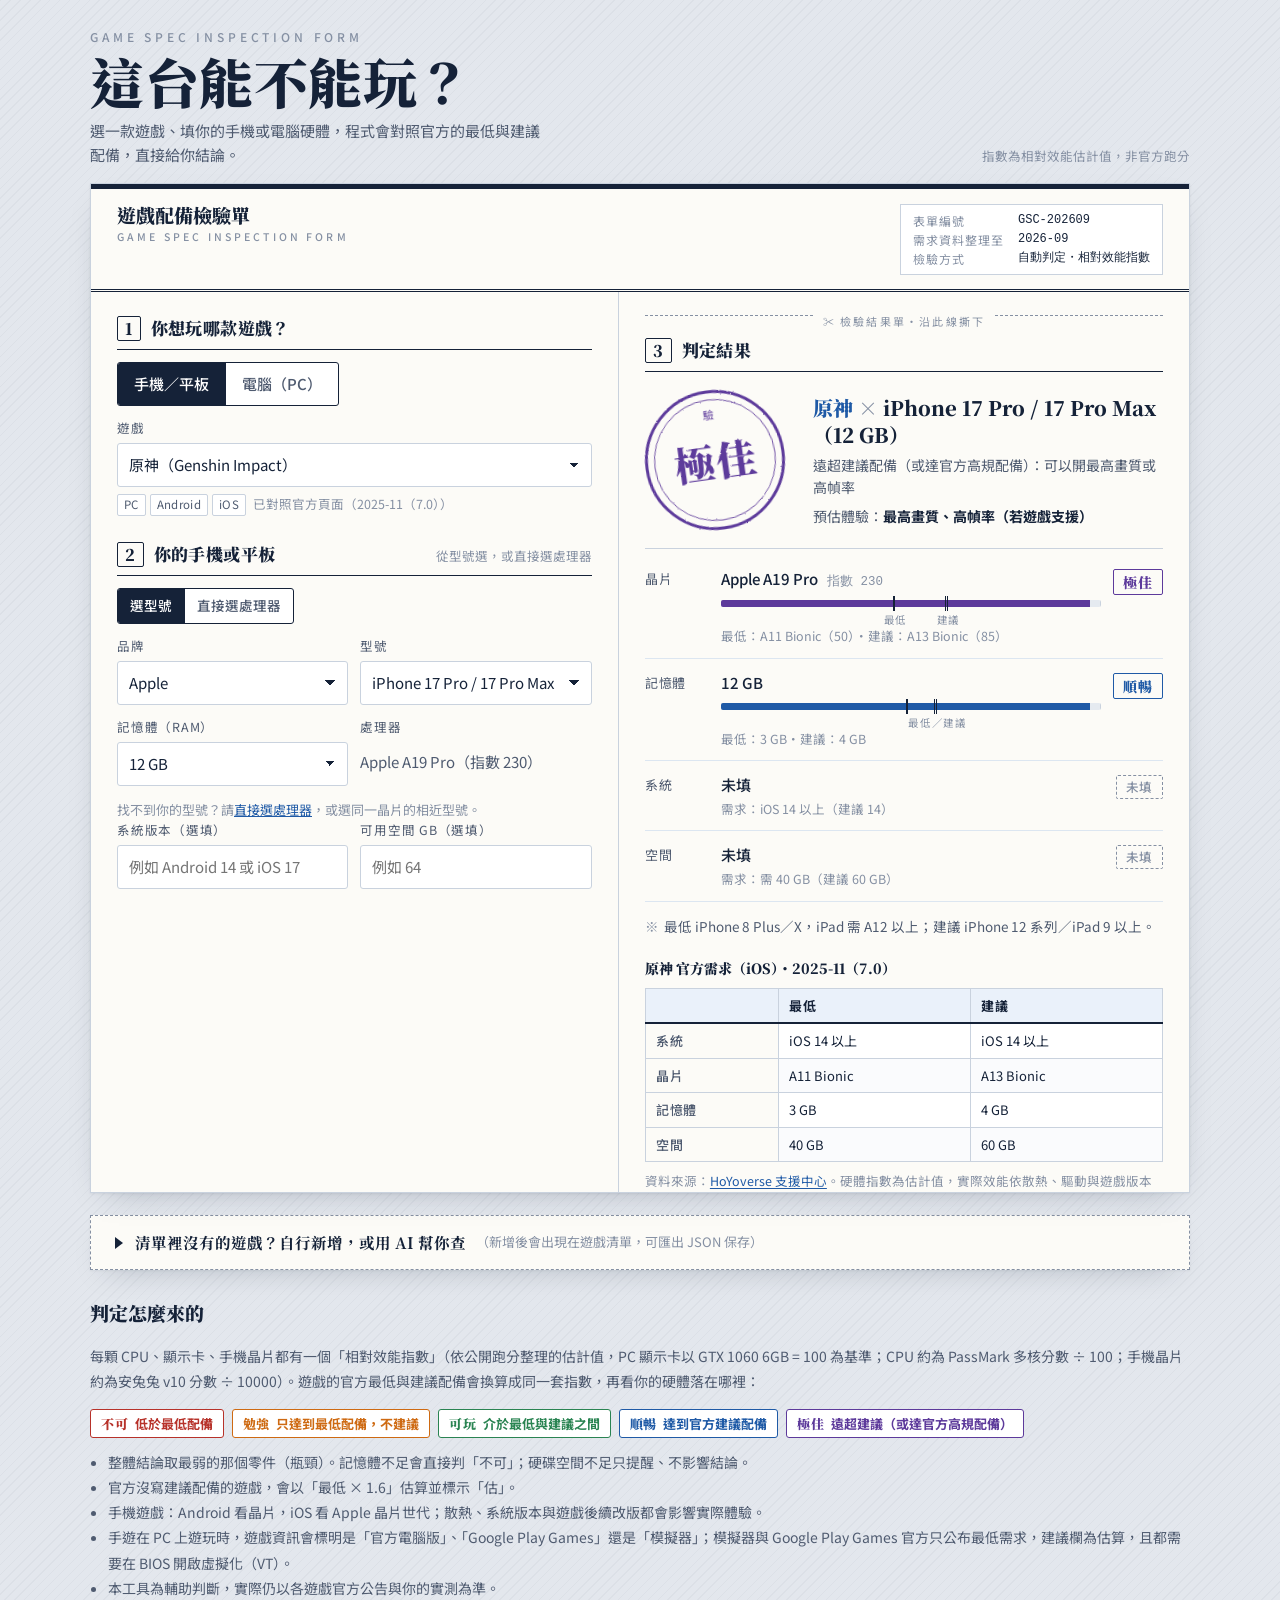
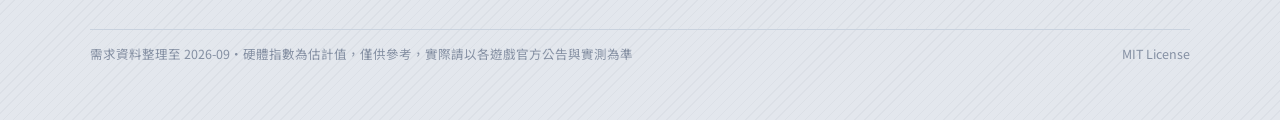
==== commit 015818fe: "Add files via upload" ====
--- a/game-spec-checker.html
+++ b/game-spec-checker.html
@@ -5,190 +5,254 @@
 <meta name="viewport" content="width=device-width, initial-scale=1">
 <title>這台能不能玩？— 遊戲配備檢測</title>
 <meta name="description" content="選一款遊戲、填你的手機或電腦硬體，對照官方最低與建議配備，直接告訴你：不可、勉強、可玩、順暢或極佳。">
+<meta name="theme-color" content="#152238">
+<link rel="icon" href="data:image/svg+xml,%3Csvg xmlns='http://www.w3.org/2000/svg' viewBox='0 0 64 64'%3E%3Ccircle cx='32' cy='32' r='27' fill='none' stroke='%231F5AA6' stroke-width='5'/%3E%3Ccircle cx='32' cy='32' r='20' fill='none' stroke='%231F5AA6' stroke-width='2'/%3E%3Ctext x='32' y='41' text-anchor='middle' font-family='serif' font-weight='900' font-size='24' fill='%231F5AA6'%3E驗%3C/text%3E%3C/svg%3E">
 <link rel="preconnect" href="https://fonts.googleapis.com">
+<link rel="preconnect" href="https://fonts.gstatic.com" crossorigin>
 <link href="https://fonts.googleapis.com/css2?family=Noto+Sans+TC:wght@400;500;700&family=Noto+Serif+TC:wght@700;900&display=swap" rel="stylesheet">
 <style>
+/* ============================================================
+ * 這台能不能玩？ — 驗機規格單風格樣式
+ * 概念：桌面（desk）上的一張表單（sheet）。左欄填寫、右欄是可撕下的檢驗結果單。
+ * ============================================================ */
 :root{
-  --paper:#F2F5F9; --sheet:#FFFFFF; --ink:#14213D; --ink-2:#55627A; --ink-3:#8A94A6;
-  --rule:#CFD7E2; --rule-2:#E9EEF4; --accent:#1F5AA6; --accent-2:#E8F0FB;
-  --l0:#C0392B; --l1:#D9781C; --l2:#2E8B57; --l3:#1F5AA6; --l4:#6B3FA0;
+  --desk:#E3E7ED;        /* 桌面 */
+  --paper:#FCFBF7;       /* 紙張（微暖白） */
+  --white:#FFFFFF;       /* 輸入框底 */
+  --ink:#152238;         /* 墨藍 */
+  --ink-2:#4F5B70;
+  --ink-3:#8590A3;
+  --rule:#C9D2DE;        /* 表格線 */
+  --rule-2:#E5EAF0;      /* 淡線 */
+  --ledger:#DCE6F1;      /* 帳簿藍線 */
+  --accent:#1F5AA6;
+  --accent-2:#EAF1FA;
+  --l0:#B7322A; --l1:#CE6A12; --l2:#2A8452; --l3:#1F5AA6; --l4:#5D3A9B;
   --serif:"Noto Serif TC","Songti TC","Noto Serif CJK TC","PMingLiU",serif;
   --sans:"Noto Sans TC","PingFang TC","Microsoft JhengHei","Noto Sans CJK TC",system-ui,sans-serif;
-  --radius:4px;
+  --mono:"SF Mono",Menlo,Consolas,"Noto Sans Mono CJK TC",monospace;
+  --radius:3px;
+  --shadow:0 1px 2px rgba(21,34,56,.06),0 12px 32px -18px rgba(21,34,56,.35);
 }
 *{box-sizing:border-box}
 html{-webkit-text-size-adjust:100%}
 body{
-  margin:0; font-family:var(--sans); color:var(--ink); background:var(--paper);
-  background-image:radial-gradient(var(--rule) .8px, transparent .9px); background-size:22px 22px;
-  line-height:1.6; font-size:15px;
-}
-a{color:var(--accent)}
+  margin:0;font-family:var(--sans);color:var(--ink);background:var(--desk);
+  background-image:repeating-linear-gradient(135deg,rgba(21,34,56,.035) 0 1px,transparent 1px 7px);
+  line-height:1.6;font-size:15px;font-variant-numeric:tabular-nums;
+}
+a{color:var(--accent);text-decoration-thickness:1px;text-underline-offset:2px}
 button,input,select,textarea{font:inherit;color:inherit}
-:focus-visible{outline:3px solid #7FB0F0; outline-offset:2px}
-.wrap{max-width:1120px;margin:0 auto;padding:28px 20px 60px}
-
-/* Header */
-.masthead{display:flex;align-items:flex-end;justify-content:space-between;gap:16px;flex-wrap:wrap;margin-bottom:18px}
-.masthead h1{font-family:var(--serif);font-weight:900;font-size:clamp(34px,5vw,52px);line-height:1.1;margin:0;letter-spacing:.01em}
-.masthead p{margin:8px 0 0;color:var(--ink-2);max-width:56ch}
-.meta{color:var(--ink-3);font-size:13px;text-align:right}
+:focus-visible{outline:3px solid #8FB8EE;outline-offset:2px}
+.wrap{max-width:1140px;margin:0 auto;padding:30px 20px 56px}
+
+/* ---------- 頁首 ---------- */
+.masthead{display:flex;align-items:flex-end;justify-content:space-between;gap:16px;flex-wrap:wrap;margin-bottom:16px}
+.masthead h1{font-family:var(--serif);font-weight:900;font-size:clamp(34px,5vw,54px);line-height:1.1;margin:0;letter-spacing:.01em}
+.masthead h1 small{display:block;font-family:var(--sans);font-weight:500;font-size:12px;letter-spacing:.32em;color:var(--ink-3);margin-bottom:8px;text-transform:uppercase}
+.masthead p{margin:8px 0 0;color:var(--ink-2);max-width:58ch}
+.meta{color:var(--ink-3);font-size:12.5px;text-align:right;line-height:1.7}
 .meta b{color:var(--ink-2);font-weight:500}
 
-/* Sheet */
-.sheet{background:var(--sheet);border:1px solid var(--rule);border-top:4px solid var(--ink);box-shadow:0 1px 0 var(--rule)}
-.cols{display:grid;grid-template-columns:1fr;}
+/* ---------- 表單本體 ---------- */
+.sheet{background:var(--paper);border:1px solid var(--rule);box-shadow:var(--shadow);position:relative}
+.sheet::before{content:"";position:absolute;inset:0 0 auto 0;height:5px;background:var(--ink)}
+.formhead{display:flex;justify-content:space-between;align-items:stretch;gap:12px;flex-wrap:wrap;padding:20px 26px 14px;border-bottom:3px double var(--ink)}
+.formhead .title{font-family:var(--serif);font-weight:900;font-size:19px;line-height:1.2}
+.formhead .title small{display:block;font-family:var(--sans);font-weight:500;font-size:10.5px;letter-spacing:.3em;color:var(--ink-3);margin-top:5px}
+.formhead .box{display:grid;grid-template-columns:auto auto;gap:0 14px;font-size:12px;color:var(--ink-2);border:1px solid var(--rule);padding:6px 12px;background:var(--white);align-content:center}
+.formhead .box span{color:var(--ink-3);letter-spacing:.08em}
+.formhead .box b{font-weight:500;color:var(--ink);font-family:var(--mono);font-size:12px}
+.cols{display:grid;grid-template-columns:1fr}
+.col{padding:22px 26px 26px}
+.col-form{border-bottom:1px solid var(--rule)}
 @media (min-width:960px){
-  .cols{grid-template-columns:minmax(0,1fr) minmax(0,1.1fr)}
-  .col-form{border-right:1px solid var(--rule)}
-  .col-result{position:sticky;top:0;align-self:start}
-}
-.col{padding:22px 24px}
-@media (max-width:600px){.col{padding:18px 16px}.wrap{padding:18px 12px 50px}}
-
-/* Steps */
-.step{margin-bottom:22px}
-.step-h{display:flex;align-items:baseline;gap:10px;margin:0 0 10px;padding-bottom:6px;border-bottom:1px solid var(--rule)}
-.step-h .no{font-family:var(--serif);font-weight:900;font-size:22px;line-height:1}
-.step-h h2{font-size:17px;font-weight:700;margin:0}
-.step-h .hint{margin-left:auto;font-size:12.5px;color:var(--ink-3)}
-
-/* Segmented */
-.seg{display:inline-flex;border:1px solid var(--ink);border-radius:var(--radius);overflow:hidden}
-.seg button{background:transparent;border:0;padding:8px 16px;cursor:pointer;font-weight:500}
-.seg button+button{border-left:1px solid var(--ink)}
+  .cols{grid-template-columns:minmax(0,1fr) minmax(0,1.08fr)}
+  .col-form{border-bottom:0;border-right:1px solid var(--rule)}
+  .col-result{position:sticky;top:0;align-self:start;max-height:100vh;overflow:auto}
+}
+
+/* 區塊標題（表單「第 N 項」） */
+.step{margin-bottom:24px}
+.step:last-child{margin-bottom:0}
+.step-h{display:flex;flex-wrap:wrap;align-items:baseline;gap:6px 10px;margin-bottom:12px;padding-bottom:8px;border-bottom:1px solid var(--ink)}
+.step-h .no{font-family:var(--serif);font-weight:900;font-size:16px;line-height:1;border:1.5px solid var(--ink);padding:4px 7px 3px;border-radius:2px;letter-spacing:.05em}
+.step-h h2{font-family:var(--serif);font-weight:900;font-size:17px;margin:0;letter-spacing:.02em}
+.step-h .hint{margin-left:auto;color:var(--ink-3);font-size:12.5px}
+
+/* 平台切換 */
+.seg{display:inline-flex;border:1.5px solid var(--ink);border-radius:var(--radius);overflow:hidden;background:var(--white)}
+.seg button{border:0;background:transparent;padding:9px 16px;font-weight:500;cursor:pointer;color:var(--ink-2);transition:background .15s,color .15s}
+.seg button+button{border-left:1.5px solid var(--ink)}
+.seg button:hover{background:var(--accent-2);color:var(--ink)}
 .seg button[aria-pressed="true"]{background:var(--ink);color:#fff}
-.seg.small button{padding:5px 12px;font-size:13.5px}
-
-/* Fields */
-.field{margin-bottom:12px}
-.field label{display:block;font-size:13px;color:var(--ink-2);margin-bottom:4px}
+.seg.small button{padding:6px 12px;font-size:13.5px}
+
+/* 欄位 */
+.field{margin-bottom:12px;min-width:0}
+.field label{display:block;font-size:12.5px;color:var(--ink-2);letter-spacing:.06em;margin-bottom:5px}
 .field input[type=text],.field input[type=number],.field select,.field textarea{
-  width:100%;padding:8px 10px;border:1px solid var(--rule);border-radius:var(--radius);background:#fff
-}
-.field input:hover,.field select:hover{border-color:#A9B5C6}
-.row{display:grid;grid-template-columns:1fr 1fr;gap:10px}
-.row-3{display:grid;grid-template-columns:2fr 1fr;gap:10px}
-@media (max-width:480px){.row,.row-3{grid-template-columns:1fr}}
-.subnote{font-size:12.5px;color:var(--ink-3);margin-top:-6px;margin-bottom:10px}
-.subnote button.link,.link{background:none;border:0;padding:0;color:var(--accent);cursor:pointer;text-decoration:underline;text-underline-offset:2px}
-/* 可清除的輸入框（有清單的欄位）：叉叉放在下拉箭頭左邊 */
+  width:100%;padding:9px 11px;border:1px solid var(--rule);border-radius:var(--radius);background:var(--white);min-height:40px;transition:border-color .15s,box-shadow .15s
+}
+.field input:hover,.field select:hover,.field textarea:hover{border-color:var(--ink-3)}
+.field input:focus,.field select:focus,.field textarea:focus{border-color:var(--ink);box-shadow:0 0 0 3px var(--accent-2);outline:none}
+.field select{appearance:none;-webkit-appearance:none;padding-right:34px;background-image:linear-gradient(45deg,transparent 50%,var(--ink) 50%),linear-gradient(135deg,var(--ink) 50%,transparent 50%);background-position:calc(100% - 17px) 50%,calc(100% - 12px) 50%;background-size:5px 5px;background-repeat:no-repeat}
+.row{display:grid;grid-template-columns:1fr 1fr;gap:12px}
+.row-3{display:grid;grid-template-columns:1.9fr 1fr;gap:12px}
+@media (max-width:520px){.row,.row-3{grid-template-columns:1fr}.step-h .hint{margin-left:0;flex-basis:100%}}
+.subnote{font-size:13px;color:var(--ink-3);margin-top:2px}
+.subnote button.link,.link{background:none;border:0;padding:0;color:var(--accent);text-decoration:underline;cursor:pointer;font-size:inherit}
+.field .match{font-size:12.5px;margin-top:4px;color:var(--ink-3);min-height:1em}
+.field .match.ok{color:var(--l2)}
+.field .match.bad{color:var(--l0)}
+.gameinfo{font-size:12.5px;color:var(--ink-3);margin-top:6px;line-height:1.7}
+.gameinfo .plat{display:inline-block;border:1px solid var(--rule);border-radius:2px;padding:0 6px;margin-right:4px;font-size:11.5px;color:var(--ink-2);background:var(--white);letter-spacing:.03em}
+
+/* 可清除的輸入框：叉叉放在下拉箭頭左邊 */
 .clearable{position:relative;display:block}
 .clearable input{padding-right:60px}
 .clearable .clr{position:absolute;right:30px;top:50%;transform:translateY(-50%);width:24px;height:24px;padding:0;border:0;border-radius:50%;background:var(--rule-2);color:var(--ink-2);font-size:16px;line-height:24px;text-align:center;cursor:pointer;display:none}
 .clearable .clr:hover{background:var(--rule);color:var(--ink)}
 .clearable.has .clr{display:block}
 @media (max-width:600px){.clearable .clr{right:12px}.clearable input{padding-right:44px}}
-.field .match{font-size:12.5px;margin-top:4px;color:var(--ink-3)}
-.field .match.ok{color:var(--l2)}
-.field .match.bad{color:var(--l0)}
-.gameinfo{font-size:13px;color:var(--ink-2);margin-top:6px}
-.gameinfo .plat{display:inline-block;border:1px solid var(--rule);border-radius:3px;padding:0 6px;margin-right:4px;font-size:12px;color:var(--ink-2)}
-
-/* Result */
-.result-empty{color:var(--ink-3);padding:30px 6px;text-align:left;max-width:40ch}
-.verdict{display:grid;grid-template-columns:150px 1fr;gap:18px;align-items:center;margin-bottom:18px}
-@media (max-width:480px){.verdict{grid-template-columns:1fr;justify-items:start}}
+
+/* ---------- 檢驗結果單 ---------- */
+.cutline{position:relative;text-align:center;margin:-6px 0 14px;height:14px}
+.cutline::before{content:"";position:absolute;left:0;right:0;top:50%;border-top:1px dashed var(--ink-3)}
+.cutline span{position:relative;background:var(--paper);padding:0 10px;font-size:11px;letter-spacing:.2em;color:var(--ink-3)}
+.result-empty{color:var(--ink-3);padding:22px 16px;text-align:center;border:1px dashed var(--rule);border-radius:var(--radius);font-size:14px;line-height:1.8;background:var(--white)}
+.verdict{display:grid;grid-template-columns:150px 1fr;gap:18px;align-items:center;padding:6px 0 18px;border-bottom:1px solid var(--rule)}
+@media (max-width:520px){.verdict{grid-template-columns:1fr;justify-items:center;text-align:center}}
 .stamp{
-  width:140px;height:140px;border-radius:50%;display:flex;align-items:center;justify-content:center;
-  border:3px double currentColor;position:relative;transform:rotate(-8deg);
-  font-family:var(--serif);font-weight:900;font-size:44px;letter-spacing:.06em;line-height:1;
-  color:var(--l3);opacity:.94;
-  mask-image:radial-gradient(circle at 38% 34%, #000 55%, rgba(0,0,0,.72) 100%);
-  -webkit-mask-image:radial-gradient(circle at 38% 34%, #000 55%, rgba(0,0,0,.72) 100%);
-}
-.stamp::before{content:"";position:absolute;inset:8px;border:1.5px solid currentColor;border-radius:50%}
-.stamp.n3{font-size:34px;letter-spacing:.02em}
-.stamp.l0{color:var(--l0)}.stamp.l1{color:var(--l1)}.stamp.l2{color:var(--l2)}.stamp.l3{color:var(--l3)}.stamp.l4{color:var(--l4)}
-@media (prefers-reduced-motion:no-preference){
-  .stamp.fresh{animation:stampin .28s cubic-bezier(.2,.9,.3,1.2)}
-  @keyframes stampin{from{transform:rotate(-8deg) scale(1.35);opacity:0}to{transform:rotate(-8deg) scale(1);opacity:.94}}
-}
-.verdict h3{margin:0 0 6px;font-size:20px;line-height:1.35}
-.verdict h3 .game{font-family:var(--serif);font-weight:900}
-.verdict .sum{margin:0;color:var(--ink-2)}
-.verdict .est{margin:8px 0 0;font-size:14px;color:var(--ink)}
-.verdict .est b{font-weight:700}
-
-/* Component table */
-.comp{border-top:1px solid var(--rule);margin-top:6px}
-.crow{display:grid;grid-template-columns:64px 1fr 74px;gap:12px;padding:11px 0;border-bottom:1px solid var(--rule-2);align-items:center}
-@media (max-width:480px){.crow{grid-template-columns:56px 1fr 62px;gap:8px}}
-.crow .k{font-size:13px;color:var(--ink-2)}
+  width:140px;height:140px;border-radius:50%;border:3.5px solid var(--lc,var(--ink));color:var(--lc,var(--ink));
+  display:flex;align-items:center;justify-content:center;font-family:var(--serif);font-weight:900;font-size:40px;letter-spacing:.06em;
+  transform:rotate(-8deg);position:relative;mix-blend-mode:multiply;filter:url(#ink);text-indent:.06em
+}
+.stamp::before{content:"";position:absolute;inset:6px;border:1.5px solid currentColor;border-radius:50%;opacity:.85}
+.stamp::after{content:"驗";position:absolute;top:13px;left:50%;transform:translateX(-50%);font-size:11px;letter-spacing:.35em;font-family:var(--sans);font-weight:500;opacity:.8;text-indent:.35em}
+.stamp.n3{font-size:32px;letter-spacing:.02em}
+.stamp.l0{--lc:var(--l0)} .stamp.l1{--lc:var(--l1)} .stamp.l2{--lc:var(--l2)} .stamp.l3{--lc:var(--l3)} .stamp.l4{--lc:var(--l4)}
+.stamp.fresh{animation:stamp .38s cubic-bezier(.2,.9,.3,1.3)}
+@keyframes stamp{0%{transform:rotate(-8deg) scale(1.35);opacity:0}60%{opacity:1}100%{transform:rotate(-8deg) scale(1)}}
+.verdict h3{font-family:var(--serif);font-weight:900;font-size:20px;margin:0 0 6px;line-height:1.35}
+.verdict h3 .game{color:var(--accent)}
+.verdict .sum{margin:0 0 4px;color:var(--ink-2);font-size:14px}
+.verdict .est{margin:6px 0 0;font-size:14px;color:var(--ink-2)}
+.verdict .est b{color:var(--ink);font-weight:700}
+
+/* 逐項檢驗表 */
+.comp{margin-top:6px}
+.crow{display:grid;grid-template-columns:64px 1fr auto;gap:12px;align-items:start;padding:12px 0;border-bottom:1px solid var(--ledger)}
+.crow .k{color:var(--ink-2);font-size:13px;padding-top:2px;letter-spacing:.05em}
 .crow .v{min-width:0}
-.crow .v .name{font-weight:500;display:flex;gap:8px;align-items:baseline;flex-wrap:wrap}
-.crow .v .name .idx{font-size:12.5px;color:var(--ink-3);font-weight:400}
-.crow .v .req{font-size:12.5px;color:var(--ink-3)}
-.bar{position:relative;height:8px;background:var(--rule-2);border-radius:2px;margin:7px 0 18px}
-.bar .fill{position:absolute;left:0;top:0;bottom:0;border-radius:2px;background:var(--lc,var(--l3));opacity:.85}
-.bar .mk{position:absolute;top:-4px;bottom:-4px;width:2px;background:var(--ink);opacity:.55}
-.bar .mk.rec{opacity:.9}
-.bar .mk::after{content:attr(data-l);position:absolute;top:100%;left:50%;transform:translateX(-50%);font-size:10.5px;color:var(--ink-3);white-space:nowrap;margin-top:2px}
-.lv{font-size:13px;font-weight:700;text-align:right;white-space:nowrap}
-.lv.l0{color:var(--l0)}.lv.l1{color:var(--l1)}.lv.l2{color:var(--l2)}.lv.l3{color:var(--l3)}.lv.l4{color:var(--l4)}
-.lv.warn{color:var(--l1)}.lv.ok{color:var(--l2)}.lv.info{color:var(--ink-3);font-weight:500}
-
-.notes{margin:14px 0 0;padding-left:18px;font-size:13.5px;color:var(--ink-2)}
-.notes li{margin:3px 0}
+.crow .v .name{font-weight:500}
+.crow .v .name .idx{color:var(--ink-3);font-weight:400;font-size:12.5px;margin-left:6px;font-family:var(--mono)}
+.crow .v .req{font-size:12.5px;color:var(--ink-3);margin-top:2px;line-height:1.55}
+.bar{position:relative;height:7px;background:var(--rule-2);border-radius:2px;margin:8px 0 19px;background-image:repeating-linear-gradient(90deg,transparent 0 calc(10% - 1px),var(--rule) calc(10% - 1px) 10%)}
+.bar .fill{position:absolute;left:0;top:0;bottom:0;background:var(--lc,var(--accent));border-radius:2px 0 0 2px}
+.bar .mk{position:absolute;top:-4px;width:0;height:15px;border-left:2px solid var(--ink)}
+.bar .mk.rec{border-left-style:double;border-left-width:3px}
+.bar .mk::after{content:attr(data-l);position:absolute;top:100%;left:50%;transform:translateX(-50%);font-size:10.5px;color:var(--ink-3);white-space:nowrap;margin-top:1px;letter-spacing:.05em}
+.lv{font-family:var(--serif);font-weight:900;font-size:14px;white-space:nowrap;padding:2px 9px 1px;border:1.5px solid currentColor;border-radius:2px;letter-spacing:.06em;line-height:1.5;margin-top:2px}
+.lv.l0{color:var(--l0)} .lv.l1{color:var(--l1)} .lv.l2{color:var(--l2)} .lv.l3{color:var(--l3)} .lv.l4{color:var(--l4)}
+.lv.info{color:var(--ink-3);border-style:dashed;font-family:var(--sans);font-weight:500;font-size:12.5px}
+.lv.warn{color:var(--l1);font-family:var(--sans);font-weight:700;font-size:12.5px}
+.lv.ok{color:var(--l2);font-family:var(--sans);font-weight:700;font-size:12.5px}
+.notes{margin:14px 0 0;padding:0;list-style:none;font-size:13.5px;color:var(--ink-2)}
+.notes li{padding-left:1.4em;position:relative;margin:4px 0;line-height:1.6}
+.notes li::before{content:"※";position:absolute;left:0;color:var(--ink-3)}
 .notes li.risk{color:var(--l0)}
-
-/* Requirements table */
-.reqtab{width:100%;border-collapse:collapse;margin-top:16px;font-size:13px}
-.reqtab caption{text-align:left;font-weight:700;padding:0 0 6px;font-size:14px}
-.reqtab th,.reqtab td{border-top:1px solid var(--rule-2);padding:6px 6px;text-align:left;vertical-align:top}
-.reqtab th{color:var(--ink-2);font-weight:500;white-space:nowrap;width:56px}
-.reqtab thead th{border-top:0;border-bottom:1px solid var(--rule);color:var(--ink-3);font-size:12px}
-.src{font-size:12.5px;color:var(--ink-3);margin-top:8px}
-.actions{display:flex;gap:8px;flex-wrap:wrap;margin-top:14px}
-.btn{border:1px solid var(--ink);background:#fff;border-radius:var(--radius);padding:7px 14px;cursor:pointer;font-weight:500}
+.notes li.risk::before{color:var(--l0)}
+
+/* 官方需求對照表（帳簿樣式） */
+.reqtab{width:100%;border-collapse:collapse;font-size:13px;margin-top:20px;background:var(--white)}
+.reqtab caption{text-align:left;font-family:var(--serif);font-weight:900;font-size:14px;padding:0 0 8px;color:var(--ink);caption-side:top}
+.reqtab th,.reqtab td{border:1px solid var(--rule);padding:7px 10px;text-align:left;vertical-align:top;line-height:1.5}
+.reqtab th{background:var(--paper);color:var(--ink-2);font-weight:500;white-space:nowrap;letter-spacing:.05em}
+.reqtab thead th{background:var(--accent-2);color:var(--ink);font-weight:700;border-bottom:2px solid var(--ink)}
+.reqtab tbody tr:nth-child(even) td{background:#FAFBFD}
+.src{font-size:12.5px;color:var(--ink-3);margin-top:8px;line-height:1.7}
+.rfoot{margin-top:16px;padding-top:10px;border-top:1px dotted var(--rule);font-size:11.5px;color:var(--ink-3);letter-spacing:.06em;display:flex;flex-wrap:wrap;gap:6px 18px}
+
+/* 按鈕 */
+.actions{margin-top:14px;display:flex;gap:10px;flex-wrap:wrap}
+.btn{border:1.5px solid var(--ink);background:var(--white);color:var(--ink);padding:8px 16px;border-radius:var(--radius);cursor:pointer;font-weight:500;transition:background .15s,color .15s}
+.btn:hover{background:var(--accent-2)}
 .btn.primary{background:var(--ink);color:#fff}
+.btn.primary:hover{background:#0F1A2E}
 .btn:disabled{opacity:.5;cursor:default}
-.btn.small{padding:5px 10px;font-size:13px}
-
-/* Custom / AI */
-.extra{margin-top:22px;background:var(--sheet);border:1px solid var(--rule)}
-.extra summary{cursor:pointer;padding:14px 20px;font-weight:700;list-style:none;display:flex;gap:10px;align-items:center}
+.btn.small{padding:6px 12px;font-size:13.5px}
+
+/* ---------- 附件：自訂遊戲 ---------- */
+.extra{margin-top:22px;border:1px dashed var(--ink-3);background:var(--paper);box-shadow:var(--shadow)}
+.extra summary{cursor:pointer;padding:14px 22px;font-weight:700;display:flex;align-items:center;gap:10px;list-style:none;font-family:var(--serif);font-size:15.5px}
 .extra summary::-webkit-details-marker{display:none}
-.extra summary .tri{display:inline-block;width:0;height:0;border:6px solid transparent;border-left:8px solid var(--ink);transition:transform .15s}
-.extra[open] summary .tri{transform:rotate(90deg)}
-.extra summary .desc{font-weight:400;color:var(--ink-3);font-size:13px}
-.extra .inner{padding:0 20px 20px;border-top:1px solid var(--rule-2)}
-.extra h3{font-size:15px;margin:16px 0 8px}
-fieldset{border:1px solid var(--rule);padding:10px 12px 2px;margin:0 0 12px;border-radius:var(--radius)}
-legend{font-size:13px;color:var(--ink-2);padding:0 6px}
-.status{font-size:13px;margin-top:6px;color:var(--ink-2);min-height:1.4em}
+.extra summary .tri{width:0;height:0;border-left:6px solid transparent;border-right:6px solid transparent;border-top:8px solid var(--ink);transition:transform .15s;transform:rotate(-90deg)}
+.extra[open] summary .tri{transform:rotate(0)}
+.extra summary .desc{font-family:var(--sans);font-weight:400;color:var(--ink-3);font-size:13px}
+.extra .inner{padding:4px 22px 24px;border-top:1px dashed var(--rule)}
+.extra h3{font-family:var(--serif);font-weight:900;font-size:15px;margin:20px 0 10px;letter-spacing:.02em}
+.extra fieldset{border:1px solid var(--rule);border-radius:var(--radius);padding:10px 14px 2px;margin:0 0 12px;background:var(--white)}
+.extra legend{padding:0 6px;font-weight:700;font-size:13.5px;letter-spacing:.05em}
+.extra label input[type=checkbox]{margin-right:6px}
+.status{font-size:13.5px;color:var(--ink-2);margin-top:8px;min-height:1.4em;line-height:1.6}
+.status.ok{color:var(--l2)}
 .status.err{color:var(--l0)}
-.status.ok{color:var(--l2)}
-.about{margin-top:22px;font-size:13.5px;color:var(--ink-2);max-width:78ch}
-.about h2{font-size:16px;margin:0 0 6px;color:var(--ink)}
-.about p{margin:6px 0}
-.about ul{padding-left:18px;margin:6px 0}
-.legend{display:flex;gap:14px;flex-wrap:wrap;margin:8px 0 0;font-size:13px}
-.legend span::before{content:"";display:inline-block;width:10px;height:10px;border-radius:50%;margin-right:5px;vertical-align:-1px;background:var(--c)}
+
+/* ---------- 說明 ---------- */
+.about{margin-top:26px;color:var(--ink-2);font-size:14px;line-height:1.8}
+.about h2{font-family:var(--serif);font-weight:900;font-size:19px;margin:0 0 10px;color:var(--ink)}
+.about ul{padding-left:1.3em;margin:8px 0}
+.legend{display:flex;flex-wrap:wrap;gap:8px;margin:12px 0}
+.legend span{display:inline-flex;align-items:center;gap:6px;border:1.5px solid var(--c);color:var(--c);border-radius:3px;padding:2px 10px;font-size:13px;font-weight:700;background:var(--white)}
+.legend span b{font-family:var(--serif);font-weight:900;letter-spacing:.06em}
+.site-foot{margin-top:28px;padding-top:14px;border-top:1px solid var(--rule);font-size:12.5px;color:var(--ink-3);display:flex;flex-wrap:wrap;gap:6px 18px;justify-content:space-between}
+
 /* 窄螢幕：固定在底部的迷你判定列 */
 .mini{display:none}
 @media (max-width:959px){
-  .mini{display:flex;position:fixed;left:0;right:0;bottom:0;z-index:5;background:var(--ink);color:#fff;border:0;padding:10px 18px;align-items:center;justify-content:space-between;gap:10px;cursor:pointer;box-shadow:0 -2px 10px rgba(20,33,61,.25);font-size:14px}
+  .mini{display:flex;position:fixed;left:0;right:0;bottom:0;z-index:5;background:var(--ink);color:#fff;border:0;padding:10px 18px;align-items:center;justify-content:space-between;gap:10px;cursor:pointer;box-shadow:0 -2px 10px rgba(21,34,56,.25);font-size:14px}
   .mini b{background:#fff;padding:2px 12px;border-radius:3px;font-family:var(--serif);font-weight:900;font-size:18px;line-height:1.3}
   .mini .go{color:#C9D6EA}
   body{padding-bottom:60px}
 }
 .mini.off{display:none !important}
 .hide{display:none !important}
-.sr{position:absolute;left:-9999px}
+
+/* ---------- 列印：只印檢驗結果單 ---------- */
+@media print{
+  @page{margin:14mm}
+  body{background:none;font-size:12.5px;padding:0}
+  .wrap{max-width:none;padding:0}
+  .masthead p,.col-form,.extra,.about,.mini,.actions,.cutline,.site-foot a{display:none !important}
+  .masthead{margin-bottom:8px}
+  .sheet{border:0;box-shadow:none;background:none}
+  .sheet::before{display:none}
+  .formhead{padding:0 0 8px}
+  .cols{grid-template-columns:1fr}
+  .col{padding:12px 0}
+  .col-result{position:static;max-height:none;overflow:visible}
+  .stamp{filter:none;-webkit-print-color-adjust:exact;print-color-adjust:exact}
+  .bar .fill,.reqtab thead th{-webkit-print-color-adjust:exact;print-color-adjust:exact}
+}
+
 </style>
 </head>
 <body>
 <div class="wrap">
   <header class="masthead">
     <div>
-      <h1>這台能不能玩？</h1>
+      <h1><small>Game Spec Inspection Form</small>這台能不能玩？</h1>
       <p>選一款遊戲、填你的手機或電腦硬體，程式會對照官方的最低與建議配備，直接給你結論。</p>
     </div>
-    <div class="meta">需求資料整理至 <b id="dataDate">2026-09</b><br>指數為相對效能估計值，非官方跑分</div>
+    <div class="meta">指數為相對效能估計值，非官方跑分<br><a id="repoLink" href="#" target="_blank" rel="noopener" class="hide">GitHub 原始碼</a></div>
   </header>
 
   <main class="sheet">
+    <div class="formhead">
+      <div class="title">遊戲配備檢驗單<small>GAME SPEC INSPECTION FORM</small></div>
+      <div class="box"><span>表單編號</span><b id="formNo">GSC</b><span>需求資料整理至</span><b id="dataDate">—</b><span>檢驗方式</span><b>自動判定・相對效能指數</b></div>
+    </div>
     <div class="cols">
       <section class="col col-form" aria-label="填寫遊戲與裝置">
         <div class="step">
@@ -283,6 +347,7 @@
       </section>
 
       <section class="col col-result" aria-label="檢測結果" aria-live="polite">
+        <div class="cutline" aria-hidden="true"><span>✂ 檢驗結果單・沿此線撕下</span></div>
         <div class="step-h"><span class="no">3</span><h2>判定結果</h2></div>
         <div id="result"><div class="result-empty">選好遊戲、填好硬體後，這裡會出現判定：整體結論、每個零件相對於官方最低與建議配備的位置，以及畫質／幀率的預估。</div></div>
       </section>
@@ -363,11 +428,11 @@
     <h2>判定怎麼來的</h2>
     <p>每顆 CPU、顯示卡、手機晶片都有一個「相對效能指數」（依公開跑分整理的估計值，PC 顯示卡以 GTX 1060 6GB = 100 為基準；CPU 約為 PassMark 多核分數 ÷ 100；手機晶片約為安兔兔 v10 分數 ÷ 10000）。遊戲的官方最低與建議配備會換算成同一套指數，再看你的硬體落在哪裡：</p>
     <div class="legend">
-      <span style="--c:var(--l0)">不可：低於最低配備</span>
-      <span style="--c:var(--l1)">勉強：只達到最低配備，不建議</span>
-      <span style="--c:var(--l2)">可玩：介於最低與建議之間</span>
-      <span style="--c:var(--l3)">順暢：達到官方建議配備</span>
-      <span style="--c:var(--l4)">極佳：遠超建議（或達官方高規配備）</span>
+      <span style="--c:var(--l0)"><b>不可</b>低於最低配備</span>
+      <span style="--c:var(--l1)"><b>勉強</b>只達到最低配備，不建議</span>
+      <span style="--c:var(--l2)"><b>可玩</b>介於最低與建議之間</span>
+      <span style="--c:var(--l3)"><b>順暢</b>達到官方建議配備</span>
+      <span style="--c:var(--l4)"><b>極佳</b>遠超建議（或達官方高規配備）</span>
     </div>
     <ul>
       <li>整體結論取最弱的那個零件（瓶頸）。記憶體不足會直接判「不可」；硬碟空間不足只提醒、不影響結論。</li>
@@ -377,111 +442,250 @@
       <li>本工具為輔助判斷，實際仍以各遊戲官方公告與你的實測為準。</li>
     </ul>
   </section>
+
+  <footer class="site-foot">
+    <span>需求資料整理至 <span class="dataDate2">—</span>・硬體指數為估計值，僅供參考，實際請以各遊戲官方公告與實測為準</span>
+    <span><a id="repoLink2" href="#" target="_blank" rel="noopener" class="hide">GitHub</a> MIT License</span>
+  </footer>
 </div>
 <button type="button" class="mini hide" id="mini" aria-label="捲動到判定結果"><span>判定結果</span><b id="miniLv">—</b><span class="go">查看 ↓</span></button>
+
+<!-- 印章的墨水紋理濾鏡 -->
+<svg width="0" height="0" style="position:absolute" aria-hidden="true" focusable="false">
+  <filter id="ink"><feTurbulence type="fractalNoise" baseFrequency="1.1" numOctaves="2" seed="7" result="n"/><feDisplacementMap in="SourceGraphic" in2="n" scale="1.8" xChannelSelector="R" yChannelSelector="G"/></filter>
+</svg>
+<noscript><p style="text-align:center;padding:20px">這個工具需要啟用 JavaScript 才能運作。</p></noscript>
+
+<!-- 載入順序固定：設定 → 硬體 → 手機型號 → 遊戲 → 引擎 → 介面 -->
 <script>
-/* ===== 硬體資料庫 =====
- * s = 相對效能指數（估計值）。GPU：GTX 1060 6GB = 100；CPU ≈ PassMark 多核 ÷ 100；SoC ≈ 安兔兔 v10 ÷ 10000。
- * v = 顯示記憶體 GB。g = 分組（給清單篩選用）。generic = 泛指項目，不出現在使用者清單，只給遊戲需求對照。
- */
-const GPUS = [
-  // NVIDIA 桌上型
-  {n:'NVIDIA GeForce RTX 5090',s:850,v:32,g:'NVIDIA 桌上型'},{n:'NVIDIA GeForce RTX 5080',s:600,v:16,g:'NVIDIA 桌上型'},
-  {n:'NVIDIA GeForce RTX 5070 Ti',s:530,v:16,g:'NVIDIA 桌上型'},{n:'NVIDIA GeForce RTX 5070',s:395,v:12,g:'NVIDIA 桌上型'},
-  {n:'NVIDIA GeForce RTX 5060 Ti',s:290,v:16,g:'NVIDIA 桌上型'},{n:'NVIDIA GeForce RTX 5060',s:250,v:8,g:'NVIDIA 桌上型'},
+/* ============================================================
+ * 設定  js/config.js  — 部署時只需要改這個檔
+ * ============================================================ */
+const APP_VERSION = '2.0';
+const DATA_DATE   = '2026-09';   // 需求資料整理日期（顯示在表單標頭）
+const REPO_URL    = '';          // 你的 GitHub 專案網址，例如 'https://github.com/你的帳號/game-spec-checker'；留空則不顯示連結
+
+/* 「AI 查詢官方需求」按鈕：呼叫 Anthropic API 上網查資料並自動填表。
+ * 在 claude.ai 內預覽時免設定；部署到 GitHub Pages 後要填入 API 金鑰才會動作。
+ * 注意：金鑰會直接暴露在前端程式碼裡，只適合個人使用，公開網站請留空（按鈕會顯示失敗訊息，手動填表不受影響）。 */
+const AI_CONFIG = { apiKey: '', model: 'claude-sonnet-4-6' };
+
+</script>
+<script>
+/* ============================================================
+ * 硬體資料庫  js/data-hardware.js
+ * 欄位：n 名稱（遊戲需求以此名稱對應，必須完全一致）
+ *       s 相對效能指數（估計值）：GPU 以 GTX 1060 6GB = 100 為基準；
+ *         CPU ≈ PassMark 多核 ÷ 100；手機晶片 ≈ 安兔兔 v10 ÷ 10000
+ *       g 分類（datalist 篩選用）  v 顯示記憶體 GB（GPU）  b 品牌（SoC）
+ *       ios:true 為 Apple 晶片；risk:true 為原神等遊戲標示的高風險 GPU；
+ *       generic:true 為「泛指」項目，只給遊戲需求用，不出現在使用者清單
+ * 新增硬體：在對應分類加一行即可。
+ * ============================================================ */
+const GPUS=[
+  // ── 顯示卡：NVIDIA 桌上型
+  {n:'NVIDIA GeForce RTX 5090',s:850,v:32,g:'NVIDIA 桌上型'},
+  {n:'NVIDIA GeForce RTX 5080',s:600,v:16,g:'NVIDIA 桌上型'},
+  {n:'NVIDIA GeForce RTX 5070 Ti',s:530,v:16,g:'NVIDIA 桌上型'},
+  {n:'NVIDIA GeForce RTX 5070',s:395,v:12,g:'NVIDIA 桌上型'},
+  {n:'NVIDIA GeForce RTX 5060 Ti',s:290,v:16,g:'NVIDIA 桌上型'},
+  {n:'NVIDIA GeForce RTX 5060',s:250,v:8,g:'NVIDIA 桌上型'},
   {n:'NVIDIA GeForce RTX 5050',s:215,v:8,g:'NVIDIA 桌上型'},
-  {n:'NVIDIA GeForce RTX 4090',s:680,v:24,g:'NVIDIA 桌上型'},{n:'NVIDIA GeForce RTX 4080 SUPER',s:535,v:16,g:'NVIDIA 桌上型'},
-  {n:'NVIDIA GeForce RTX 4080',s:520,v:16,g:'NVIDIA 桌上型'},{n:'NVIDIA GeForce RTX 4070 Ti SUPER',s:440,v:16,g:'NVIDIA 桌上型'},
-  {n:'NVIDIA GeForce RTX 4070 Ti',s:410,v:12,g:'NVIDIA 桌上型'},{n:'NVIDIA GeForce RTX 4070 SUPER',s:390,v:12,g:'NVIDIA 桌上型'},
-  {n:'NVIDIA GeForce RTX 4070',s:340,v:12,g:'NVIDIA 桌上型'},{n:'NVIDIA GeForce RTX 4060 Ti',s:255,v:8,g:'NVIDIA 桌上型'},
+  {n:'NVIDIA GeForce RTX 4090',s:680,v:24,g:'NVIDIA 桌上型'},
+  {n:'NVIDIA GeForce RTX 4080 SUPER',s:535,v:16,g:'NVIDIA 桌上型'},
+  {n:'NVIDIA GeForce RTX 4080',s:520,v:16,g:'NVIDIA 桌上型'},
+  {n:'NVIDIA GeForce RTX 4070 Ti SUPER',s:440,v:16,g:'NVIDIA 桌上型'},
+  {n:'NVIDIA GeForce RTX 4070 Ti',s:410,v:12,g:'NVIDIA 桌上型'},
+  {n:'NVIDIA GeForce RTX 4070 SUPER',s:390,v:12,g:'NVIDIA 桌上型'},
+  {n:'NVIDIA GeForce RTX 4070',s:340,v:12,g:'NVIDIA 桌上型'},
+  {n:'NVIDIA GeForce RTX 4060 Ti',s:255,v:8,g:'NVIDIA 桌上型'},
   {n:'NVIDIA GeForce RTX 4060',s:210,v:8,g:'NVIDIA 桌上型'},
-  {n:'NVIDIA GeForce RTX 3090 Ti',s:430,v:24,g:'NVIDIA 桌上型'},{n:'NVIDIA GeForce RTX 3090',s:400,v:24,g:'NVIDIA 桌上型'},
-  {n:'NVIDIA GeForce RTX 3080 Ti',s:390,v:12,g:'NVIDIA 桌上型'},{n:'NVIDIA GeForce RTX 3080',s:360,v:10,g:'NVIDIA 桌上型'},
-  {n:'NVIDIA GeForce RTX 3070 Ti',s:300,v:8,g:'NVIDIA 桌上型'},{n:'NVIDIA GeForce RTX 3070',s:280,v:8,g:'NVIDIA 桌上型'},
-  {n:'NVIDIA GeForce RTX 3060 Ti',s:245,v:8,g:'NVIDIA 桌上型'},{n:'NVIDIA GeForce RTX 3060',s:180,v:12,g:'NVIDIA 桌上型'},
-  {n:'NVIDIA GeForce RTX 3050 8GB',s:140,v:8,g:'NVIDIA 桌上型'},{n:'NVIDIA GeForce RTX 3050 6GB',s:110,v:6,g:'NVIDIA 桌上型'},
-  {n:'NVIDIA GeForce RTX 2080 Ti',s:265,v:11,g:'NVIDIA 桌上型'},{n:'NVIDIA GeForce RTX 2080 SUPER',s:225,v:8,g:'NVIDIA 桌上型'},
-  {n:'NVIDIA GeForce RTX 2080',s:215,v:8,g:'NVIDIA 桌上型'},{n:'NVIDIA GeForce RTX 2070 SUPER',s:200,v:8,g:'NVIDIA 桌上型'},
-  {n:'NVIDIA GeForce RTX 2070',s:180,v:8,g:'NVIDIA 桌上型'},{n:'NVIDIA GeForce RTX 2060 SUPER',s:175,v:8,g:'NVIDIA 桌上型'},
+  {n:'NVIDIA GeForce RTX 3090 Ti',s:430,v:24,g:'NVIDIA 桌上型'},
+  {n:'NVIDIA GeForce RTX 3090',s:400,v:24,g:'NVIDIA 桌上型'},
+  {n:'NVIDIA GeForce RTX 3080 Ti',s:390,v:12,g:'NVIDIA 桌上型'},
+  {n:'NVIDIA GeForce RTX 3080',s:360,v:10,g:'NVIDIA 桌上型'},
+  {n:'NVIDIA GeForce RTX 3070 Ti',s:300,v:8,g:'NVIDIA 桌上型'},
+  {n:'NVIDIA GeForce RTX 3070',s:280,v:8,g:'NVIDIA 桌上型'},
+  {n:'NVIDIA GeForce RTX 3060 Ti',s:245,v:8,g:'NVIDIA 桌上型'},
+  {n:'NVIDIA GeForce RTX 3060',s:180,v:12,g:'NVIDIA 桌上型'},
+  {n:'NVIDIA GeForce RTX 3050 8GB',s:140,v:8,g:'NVIDIA 桌上型'},
+  {n:'NVIDIA GeForce RTX 3050 6GB',s:110,v:6,g:'NVIDIA 桌上型'},
+  {n:'NVIDIA GeForce RTX 2080 Ti',s:265,v:11,g:'NVIDIA 桌上型'},
+  {n:'NVIDIA GeForce RTX 2080 SUPER',s:225,v:8,g:'NVIDIA 桌上型'},
+  {n:'NVIDIA GeForce RTX 2080',s:215,v:8,g:'NVIDIA 桌上型'},
+  {n:'NVIDIA GeForce RTX 2070 SUPER',s:200,v:8,g:'NVIDIA 桌上型'},
+  {n:'NVIDIA GeForce RTX 2070',s:180,v:8,g:'NVIDIA 桌上型'},
+  {n:'NVIDIA GeForce RTX 2060 SUPER',s:175,v:8,g:'NVIDIA 桌上型'},
   {n:'NVIDIA GeForce RTX 2060',s:155,v:6,g:'NVIDIA 桌上型'},
-  {n:'NVIDIA GeForce GTX 1660 Ti',s:132,v:6,g:'NVIDIA 桌上型'},{n:'NVIDIA GeForce GTX 1660 SUPER',s:128,v:6,g:'NVIDIA 桌上型'},
-  {n:'NVIDIA GeForce GTX 1660',s:118,v:6,g:'NVIDIA 桌上型'},{n:'NVIDIA GeForce GTX 1650 SUPER',s:100,v:4,g:'NVIDIA 桌上型'},
+  {n:'NVIDIA GeForce GTX 1660 Ti',s:132,v:6,g:'NVIDIA 桌上型'},
+  {n:'NVIDIA GeForce GTX 1660 SUPER',s:128,v:6,g:'NVIDIA 桌上型'},
+  {n:'NVIDIA GeForce GTX 1660',s:118,v:6,g:'NVIDIA 桌上型'},
+  {n:'NVIDIA GeForce GTX 1650 SUPER',s:100,v:4,g:'NVIDIA 桌上型'},
   {n:'NVIDIA GeForce GTX 1650',s:75,v:4,g:'NVIDIA 桌上型'},
-  {n:'NVIDIA GeForce GTX 1080 Ti',s:205,v:11,g:'NVIDIA 桌上型'},{n:'NVIDIA GeForce GTX 1080',s:165,v:8,g:'NVIDIA 桌上型'},
-  {n:'NVIDIA GeForce GTX 1070 Ti',s:150,v:8,g:'NVIDIA 桌上型'},{n:'NVIDIA GeForce GTX 1070',s:135,v:8,g:'NVIDIA 桌上型'},
-  {n:'NVIDIA GeForce GTX 1060 6GB',s:100,v:6,g:'NVIDIA 桌上型'},{n:'NVIDIA GeForce GTX 1060 3GB',s:92,v:3,g:'NVIDIA 桌上型'},
-  {n:'NVIDIA GeForce GTX 1050 Ti',s:60,v:4,g:'NVIDIA 桌上型'},{n:'NVIDIA GeForce GTX 1050',s:50,v:2,g:'NVIDIA 桌上型'},
+  {n:'NVIDIA GeForce GTX 1080 Ti',s:205,v:11,g:'NVIDIA 桌上型'},
+  {n:'NVIDIA GeForce GTX 1080',s:165,v:8,g:'NVIDIA 桌上型'},
+  {n:'NVIDIA GeForce GTX 1070 Ti',s:150,v:8,g:'NVIDIA 桌上型'},
+  {n:'NVIDIA GeForce GTX 1070',s:135,v:8,g:'NVIDIA 桌上型'},
+  {n:'NVIDIA GeForce GTX 1060 6GB',s:100,v:6,g:'NVIDIA 桌上型'},
+  {n:'NVIDIA GeForce GTX 1060 3GB',s:92,v:3,g:'NVIDIA 桌上型'},
+  {n:'NVIDIA GeForce GTX 1050 Ti',s:60,v:4,g:'NVIDIA 桌上型'},
+  {n:'NVIDIA GeForce GTX 1050',s:50,v:2,g:'NVIDIA 桌上型'},
   {n:'NVIDIA GeForce GT 1030',s:30,v:2,g:'NVIDIA 桌上型'},
-  {n:'NVIDIA GeForce GTX 980 Ti',s:122,v:6,g:'NVIDIA 舊款'},{n:'NVIDIA GeForce GTX 980',s:95,v:4,g:'NVIDIA 舊款'},
-  {n:'NVIDIA GeForce GTX 970',s:82,v:4,g:'NVIDIA 舊款'},{n:'NVIDIA GeForce GTX 960',s:60,v:2,g:'NVIDIA 舊款'},
-  {n:'NVIDIA GeForce GTX 950',s:55,v:2,g:'NVIDIA 舊款'},{n:'NVIDIA GeForce GTX 760',s:52,v:2,g:'NVIDIA 舊款'},
-  {n:'NVIDIA GeForce GTX 750 Ti',s:45,v:2,g:'NVIDIA 舊款'},{n:'NVIDIA GeForce GTX 660',s:40,v:2,g:'NVIDIA 舊款'},
-  {n:'NVIDIA GeForce GT 730',s:12,v:2,g:'NVIDIA 舊款'},{n:'NVIDIA GeForce GT 640',s:18,v:2,g:'NVIDIA 舊款'},
-  {n:'NVIDIA GeForce GTX 560',s:25,v:1,g:'NVIDIA 舊款'},{n:'NVIDIA GeForce GTX 460',s:30,v:1,g:'NVIDIA 舊款'},
-  {n:'NVIDIA GeForce 9800 GT',s:12,v:1,g:'NVIDIA 舊款'},{n:'NVIDIA GeForce 9600 GT',s:10,v:1,g:'NVIDIA 舊款'},
+  // ── 顯示卡：NVIDIA 舊款
+  {n:'NVIDIA GeForce GTX 980 Ti',s:122,v:6,g:'NVIDIA 舊款'},
+  {n:'NVIDIA GeForce GTX 980',s:95,v:4,g:'NVIDIA 舊款'},
+  {n:'NVIDIA GeForce GTX 970',s:82,v:4,g:'NVIDIA 舊款'},
+  {n:'NVIDIA GeForce GTX 960',s:60,v:2,g:'NVIDIA 舊款'},
+  {n:'NVIDIA GeForce GTX 950',s:55,v:2,g:'NVIDIA 舊款'},
+  {n:'NVIDIA GeForce GTX 760',s:52,v:2,g:'NVIDIA 舊款'},
+  {n:'NVIDIA GeForce GTX 750 Ti',s:45,v:2,g:'NVIDIA 舊款'},
+  {n:'NVIDIA GeForce GTX 660',s:40,v:2,g:'NVIDIA 舊款'},
+  {n:'NVIDIA GeForce GT 730',s:12,v:2,g:'NVIDIA 舊款'},
+  {n:'NVIDIA GeForce GT 640',s:18,v:2,g:'NVIDIA 舊款'},
+  {n:'NVIDIA GeForce GTX 560',s:25,v:1,g:'NVIDIA 舊款'},
+  {n:'NVIDIA GeForce GTX 460',s:30,v:1,g:'NVIDIA 舊款'},
+  {n:'NVIDIA GeForce 9800 GT',s:12,v:1,g:'NVIDIA 舊款'},
+  {n:'NVIDIA GeForce 9600 GT',s:10,v:1,g:'NVIDIA 舊款'},
   {n:'NVIDIA GeForce 8600 GT',s:6,v:0.5,g:'NVIDIA 舊款'},
-  // NVIDIA 筆電
-  {n:'NVIDIA GeForce RTX 5090 Laptop',s:540,v:24,g:'NVIDIA 筆電'},{n:'NVIDIA GeForce RTX 5080 Laptop',s:470,v:16,g:'NVIDIA 筆電'},
-  {n:'NVIDIA GeForce RTX 5070 Ti Laptop',s:400,v:12,g:'NVIDIA 筆電'},{n:'NVIDIA GeForce RTX 5070 Laptop',s:280,v:8,g:'NVIDIA 筆電'},
-  {n:'NVIDIA GeForce RTX 5060 Laptop',s:230,v:8,g:'NVIDIA 筆電'},{n:'NVIDIA GeForce RTX 5050 Laptop',s:185,v:8,g:'NVIDIA 筆電'},
-  {n:'NVIDIA GeForce RTX 4090 Laptop',s:450,v:16,g:'NVIDIA 筆電'},{n:'NVIDIA GeForce RTX 4080 Laptop',s:380,v:12,g:'NVIDIA 筆電'},
-  {n:'NVIDIA GeForce RTX 4070 Laptop',s:240,v:8,g:'NVIDIA 筆電'},{n:'NVIDIA GeForce RTX 4060 Laptop',s:200,v:8,g:'NVIDIA 筆電'},
+  {n:'NVIDIA GeForce GTX 780 Ti',s:75,v:3,g:'NVIDIA 舊款'},
+  {n:'NVIDIA GeForce GTX 780',s:65,v:3,g:'NVIDIA 舊款'},
+  {n:'NVIDIA GeForce GTX 770',s:55,v:2,g:'NVIDIA 舊款'},
+  {n:'NVIDIA GeForce GTX 680',s:48,v:2,g:'NVIDIA 舊款'},
+  {n:'NVIDIA GeForce GTX 670',s:42,v:2,g:'NVIDIA 舊款'},
+  {n:'NVIDIA GeForce GTX 660 Ti',s:45,v:2,g:'NVIDIA 舊款'},
+  {n:'NVIDIA GeForce GTX 750',s:38,v:1,g:'NVIDIA 舊款'},
+  {n:'NVIDIA GeForce GTX 650 Ti',s:28,v:1,g:'NVIDIA 舊款'},
+  {n:'NVIDIA GeForce GTX 650',s:22,v:1,g:'NVIDIA 舊款'},
+  {n:'NVIDIA GeForce GTX 560 Ti',s:28,v:1,g:'NVIDIA 舊款'},
+  {n:'NVIDIA GeForce GTX 550 Ti',s:18,v:1,g:'NVIDIA 舊款'},
+  {n:'NVIDIA GeForce GT 740',s:15,v:2,g:'NVIDIA 舊款'},
+  // ── 顯示卡：NVIDIA 筆電
+  {n:'NVIDIA GeForce RTX 5090 Laptop',s:540,v:24,g:'NVIDIA 筆電'},
+  {n:'NVIDIA GeForce RTX 5080 Laptop',s:470,v:16,g:'NVIDIA 筆電'},
+  {n:'NVIDIA GeForce RTX 5070 Ti Laptop',s:400,v:12,g:'NVIDIA 筆電'},
+  {n:'NVIDIA GeForce RTX 5070 Laptop',s:280,v:8,g:'NVIDIA 筆電'},
+  {n:'NVIDIA GeForce RTX 5060 Laptop',s:230,v:8,g:'NVIDIA 筆電'},
+  {n:'NVIDIA GeForce RTX 5050 Laptop',s:185,v:8,g:'NVIDIA 筆電'},
+  {n:'NVIDIA GeForce RTX 4090 Laptop',s:450,v:16,g:'NVIDIA 筆電'},
+  {n:'NVIDIA GeForce RTX 4080 Laptop',s:380,v:12,g:'NVIDIA 筆電'},
+  {n:'NVIDIA GeForce RTX 4070 Laptop',s:240,v:8,g:'NVIDIA 筆電'},
+  {n:'NVIDIA GeForce RTX 4060 Laptop',s:200,v:8,g:'NVIDIA 筆電'},
   {n:'NVIDIA GeForce RTX 4050 Laptop',s:165,v:6,g:'NVIDIA 筆電'},
-  {n:'NVIDIA GeForce RTX 3080 Laptop',s:260,v:8,g:'NVIDIA 筆電'},{n:'NVIDIA GeForce RTX 3070 Laptop',s:215,v:8,g:'NVIDIA 筆電'},
-  {n:'NVIDIA GeForce RTX 3060 Laptop',s:170,v:6,g:'NVIDIA 筆電'},{n:'NVIDIA GeForce RTX 3050 Ti Laptop',s:130,v:4,g:'NVIDIA 筆電'},
-  {n:'NVIDIA GeForce RTX 3050 Laptop',s:120,v:4,g:'NVIDIA 筆電'},{n:'NVIDIA GeForce RTX 2060 Laptop',s:130,v:6,g:'NVIDIA 筆電'},
-  {n:'NVIDIA GeForce GTX 1660 Ti Laptop',s:110,v:6,g:'NVIDIA 筆電'},{n:'NVIDIA GeForce GTX 1650 Laptop',s:65,v:4,g:'NVIDIA 筆電'},
-  {n:'NVIDIA GeForce MX570',s:55,v:2,g:'NVIDIA 筆電'},{n:'NVIDIA GeForce MX550',s:40,v:2,g:'NVIDIA 筆電'},{n:'NVIDIA GeForce MX450',s:35,v:2,g:'NVIDIA 筆電'},
-  // AMD 桌上型
-  {n:'AMD Radeon RX 9070 XT',s:500,v:16,g:'AMD 桌上型'},{n:'AMD Radeon RX 9070',s:440,v:16,g:'AMD 桌上型'},
+  {n:'NVIDIA GeForce RTX 3080 Laptop',s:260,v:8,g:'NVIDIA 筆電'},
+  {n:'NVIDIA GeForce RTX 3070 Laptop',s:215,v:8,g:'NVIDIA 筆電'},
+  {n:'NVIDIA GeForce RTX 3060 Laptop',s:170,v:6,g:'NVIDIA 筆電'},
+  {n:'NVIDIA GeForce RTX 3050 Ti Laptop',s:130,v:4,g:'NVIDIA 筆電'},
+  {n:'NVIDIA GeForce RTX 3050 Laptop',s:120,v:4,g:'NVIDIA 筆電'},
+  {n:'NVIDIA GeForce RTX 2060 Laptop',s:130,v:6,g:'NVIDIA 筆電'},
+  {n:'NVIDIA GeForce GTX 1660 Ti Laptop',s:110,v:6,g:'NVIDIA 筆電'},
+  {n:'NVIDIA GeForce GTX 1650 Laptop',s:65,v:4,g:'NVIDIA 筆電'},
+  {n:'NVIDIA GeForce MX570',s:55,v:2,g:'NVIDIA 筆電'},
+  {n:'NVIDIA GeForce MX550',s:40,v:2,g:'NVIDIA 筆電'},
+  {n:'NVIDIA GeForce MX450',s:35,v:2,g:'NVIDIA 筆電'},
+  // ── 顯示卡：AMD 桌上型
+  {n:'AMD Radeon RX 9070 XT',s:500,v:16,g:'AMD 桌上型'},
+  {n:'AMD Radeon RX 9070',s:440,v:16,g:'AMD 桌上型'},
   {n:'AMD Radeon RX 9060 XT',s:290,v:16,g:'AMD 桌上型'},
-  {n:'AMD Radeon RX 7900 XTX',s:530,v:24,g:'AMD 桌上型'},{n:'AMD Radeon RX 7900 XT',s:470,v:20,g:'AMD 桌上型'},
-  {n:'AMD Radeon RX 7900 GRE',s:400,v:16,g:'AMD 桌上型'},{n:'AMD Radeon RX 7800 XT',s:370,v:16,g:'AMD 桌上型'},
-  {n:'AMD Radeon RX 7700 XT',s:310,v:12,g:'AMD 桌上型'},{n:'AMD Radeon RX 7600 XT',s:225,v:16,g:'AMD 桌上型'},
+  {n:'AMD Radeon RX 7900 XTX',s:530,v:24,g:'AMD 桌上型'},
+  {n:'AMD Radeon RX 7900 XT',s:470,v:20,g:'AMD 桌上型'},
+  {n:'AMD Radeon RX 7900 GRE',s:400,v:16,g:'AMD 桌上型'},
+  {n:'AMD Radeon RX 7800 XT',s:370,v:16,g:'AMD 桌上型'},
+  {n:'AMD Radeon RX 7700 XT',s:310,v:12,g:'AMD 桌上型'},
+  {n:'AMD Radeon RX 7600 XT',s:225,v:16,g:'AMD 桌上型'},
   {n:'AMD Radeon RX 7600',s:215,v:8,g:'AMD 桌上型'},
-  {n:'AMD Radeon RX 6950 XT',s:440,v:16,g:'AMD 桌上型'},{n:'AMD Radeon RX 6900 XT',s:420,v:16,g:'AMD 桌上型'},
-  {n:'AMD Radeon RX 6800 XT',s:390,v:16,g:'AMD 桌上型'},{n:'AMD Radeon RX 6800',s:340,v:16,g:'AMD 桌上型'},
-  {n:'AMD Radeon RX 6750 XT',s:290,v:12,g:'AMD 桌上型'},{n:'AMD Radeon RX 6700 XT',s:275,v:12,g:'AMD 桌上型'},
-  {n:'AMD Radeon RX 6650 XT',s:225,v:8,g:'AMD 桌上型'},{n:'AMD Radeon RX 6600 XT',s:215,v:8,g:'AMD 桌上型'},
-  {n:'AMD Radeon RX 6600',s:185,v:8,g:'AMD 桌上型'},{n:'AMD Radeon RX 6500 XT',s:95,v:4,g:'AMD 桌上型'},
+  {n:'AMD Radeon RX 6950 XT',s:440,v:16,g:'AMD 桌上型'},
+  {n:'AMD Radeon RX 6900 XT',s:420,v:16,g:'AMD 桌上型'},
+  {n:'AMD Radeon RX 6800 XT',s:390,v:16,g:'AMD 桌上型'},
+  {n:'AMD Radeon RX 6800',s:340,v:16,g:'AMD 桌上型'},
+  {n:'AMD Radeon RX 6750 XT',s:290,v:12,g:'AMD 桌上型'},
+  {n:'AMD Radeon RX 6700 XT',s:275,v:12,g:'AMD 桌上型'},
+  {n:'AMD Radeon RX 6650 XT',s:225,v:8,g:'AMD 桌上型'},
+  {n:'AMD Radeon RX 6600 XT',s:215,v:8,g:'AMD 桌上型'},
+  {n:'AMD Radeon RX 6600',s:185,v:8,g:'AMD 桌上型'},
+  {n:'AMD Radeon RX 6500 XT',s:95,v:4,g:'AMD 桌上型'},
   {n:'AMD Radeon RX 6400',s:75,v:4,g:'AMD 桌上型'},
-  {n:'AMD Radeon RX 5700 XT',s:205,v:8,g:'AMD 桌上型'},{n:'AMD Radeon RX 5700',s:185,v:8,g:'AMD 桌上型'},
-  {n:'AMD Radeon RX 5600 XT',s:160,v:6,g:'AMD 桌上型'},{n:'AMD Radeon RX 5500 XT',s:105,v:8,g:'AMD 桌上型'},
-  {n:'AMD Radeon RX Vega 64',s:165,v:8,g:'AMD 桌上型'},{n:'AMD Radeon RX Vega 56',s:150,v:8,g:'AMD 桌上型'},
-  {n:'AMD Radeon RX 590',s:110,v:8,g:'AMD 桌上型'},{n:'AMD Radeon RX 580',s:100,v:8,g:'AMD 桌上型'},
-  {n:'AMD Radeon RX 570',s:90,v:4,g:'AMD 桌上型'},{n:'AMD Radeon RX 560',s:50,v:4,g:'AMD 桌上型'},
-  {n:'AMD Radeon RX 550',s:35,v:2,g:'AMD 桌上型'},{n:'AMD Radeon RX 480',s:95,v:8,g:'AMD 桌上型'},
-  {n:'AMD Radeon RX 470',s:85,v:4,g:'AMD 桌上型'},{n:'AMD Radeon RX 460',s:48,v:2,g:'AMD 桌上型'},
-  {n:'AMD Radeon R9 380',s:65,v:4,g:'AMD 舊款'},{n:'AMD Radeon R9 290',s:85,v:4,g:'AMD 舊款'},
-  {n:'AMD Radeon R9 280',s:60,v:3,g:'AMD 舊款'},{n:'AMD Radeon R7 370',s:52,v:2,g:'AMD 舊款'},
-  {n:'AMD Radeon R7 260X',s:40,v:2,g:'AMD 舊款'},{n:'AMD Radeon R7 240',s:12,v:2,g:'AMD 舊款'},
-  {n:'AMD Radeon R5 200',s:6,v:1,g:'AMD 舊款'},{n:'AMD Radeon HD 7870',s:50,v:2,g:'AMD 舊款'},
-  {n:'AMD Radeon HD 7730',s:20,v:1,g:'AMD 舊款'},{n:'AMD Radeon HD 6950',s:32,v:2,g:'AMD 舊款'},
-  {n:'AMD Radeon HD 6850',s:28,v:1,g:'AMD 舊款'},{n:'AMD Radeon HD 6570',s:12,v:1,g:'AMD 舊款'},
+  {n:'AMD Radeon RX 5700 XT',s:205,v:8,g:'AMD 桌上型'},
+  {n:'AMD Radeon RX 5700',s:185,v:8,g:'AMD 桌上型'},
+  {n:'AMD Radeon RX 5600 XT',s:160,v:6,g:'AMD 桌上型'},
+  {n:'AMD Radeon RX 5500 XT',s:105,v:8,g:'AMD 桌上型'},
+  {n:'AMD Radeon RX Vega 64',s:165,v:8,g:'AMD 桌上型'},
+  {n:'AMD Radeon RX Vega 56',s:150,v:8,g:'AMD 桌上型'},
+  {n:'AMD Radeon RX 590',s:110,v:8,g:'AMD 桌上型'},
+  {n:'AMD Radeon RX 580',s:100,v:8,g:'AMD 桌上型'},
+  {n:'AMD Radeon RX 570',s:90,v:4,g:'AMD 桌上型'},
+  {n:'AMD Radeon RX 560',s:50,v:4,g:'AMD 桌上型'},
+  {n:'AMD Radeon RX 550',s:35,v:2,g:'AMD 桌上型'},
+  {n:'AMD Radeon RX 480',s:95,v:8,g:'AMD 桌上型'},
+  {n:'AMD Radeon RX 470',s:85,v:4,g:'AMD 桌上型'},
+  {n:'AMD Radeon RX 460',s:48,v:2,g:'AMD 桌上型'},
+  // ── 顯示卡：AMD 舊款
+  {n:'AMD Radeon R9 380',s:65,v:4,g:'AMD 舊款'},
+  {n:'AMD Radeon R9 290',s:85,v:4,g:'AMD 舊款'},
+  {n:'AMD Radeon R9 280',s:60,v:3,g:'AMD 舊款'},
+  {n:'AMD Radeon R7 370',s:52,v:2,g:'AMD 舊款'},
+  {n:'AMD Radeon R7 260X',s:40,v:2,g:'AMD 舊款'},
+  {n:'AMD Radeon R7 240',s:12,v:2,g:'AMD 舊款'},
+  {n:'AMD Radeon R5 200',s:6,v:1,g:'AMD 舊款'},
+  {n:'AMD Radeon HD 7870',s:50,v:2,g:'AMD 舊款'},
+  {n:'AMD Radeon HD 7730',s:20,v:1,g:'AMD 舊款'},
+  {n:'AMD Radeon HD 6950',s:32,v:2,g:'AMD 舊款'},
+  {n:'AMD Radeon HD 6850',s:28,v:1,g:'AMD 舊款'},
+  {n:'AMD Radeon HD 6570',s:12,v:1,g:'AMD 舊款'},
   {n:'AMD Radeon HD 4870',s:18,v:1,g:'AMD 舊款'},
-  // AMD 筆電
-  {n:'AMD Radeon RX 7700S',s:230,v:8,g:'AMD 筆電'},{n:'AMD Radeon RX 7600S',s:190,v:8,g:'AMD 筆電'},
-  {n:'AMD Radeon RX 6700S',s:180,v:8,g:'AMD 筆電'},{n:'AMD Radeon RX 6600M',s:170,v:8,g:'AMD 筆電'},
-  // Intel 獨顯
-  {n:'Intel Arc B580',s:260,v:12,g:'Intel 獨顯'},{n:'Intel Arc B570',s:230,v:10,g:'Intel 獨顯'},
-  {n:'Intel Arc A770',s:220,v:16,g:'Intel 獨顯'},{n:'Intel Arc A750',s:200,v:8,g:'Intel 獨顯'},
-  {n:'Intel Arc A580',s:180,v:8,g:'Intel 獨顯'},{n:'Intel Arc A380',s:85,v:6,g:'Intel 獨顯'},
-  // 內建顯示
+  {n:'AMD Radeon R9 Fury',s:120,v:4,g:'AMD 舊款'},
+  {n:'AMD Radeon R9 390',s:95,v:8,g:'AMD 舊款'},
+  {n:'AMD Radeon R9 280X',s:68,v:3,g:'AMD 舊款'},
+  {n:'AMD Radeon R9 285',s:58,v:2,g:'AMD 舊款'},
+  {n:'AMD Radeon R7 265',s:42,v:2,g:'AMD 舊款'},
+  {n:'AMD Radeon R7 260',s:35,v:1,g:'AMD 舊款'},
+  {n:'AMD Radeon HD 7970',s:62,v:3,g:'AMD 舊款'},
+  {n:'AMD Radeon HD 7950',s:55,v:3,g:'AMD 舊款'},
+  {n:'AMD Radeon HD 7850',s:40,v:2,g:'AMD 舊款'},
+  {n:'AMD Radeon HD 7770',s:28,v:1,g:'AMD 舊款'},
+  {n:'AMD Radeon HD 7750',s:25,v:1,g:'AMD 舊款'},
+  {n:'AMD Radeon HD 7570',s:12,v:1,g:'AMD 舊款'},
+  {n:'AMD Radeon HD 6870',s:30,v:1,g:'AMD 舊款'},
+  {n:'AMD Radeon HD 5870',s:25,v:1,g:'AMD 舊款'},
+  // ── 顯示卡：AMD 筆電
+  {n:'AMD Radeon RX 7700S',s:230,v:8,g:'AMD 筆電'},
+  {n:'AMD Radeon RX 7600S',s:190,v:8,g:'AMD 筆電'},
+  {n:'AMD Radeon RX 6700S',s:180,v:8,g:'AMD 筆電'},
+  {n:'AMD Radeon RX 6600M',s:170,v:8,g:'AMD 筆電'},
+  // ── 顯示卡：Intel 獨顯
+  {n:'Intel Arc B580',s:260,v:12,g:'Intel 獨顯'},
+  {n:'Intel Arc B570',s:230,v:10,g:'Intel 獨顯'},
+  {n:'Intel Arc A770',s:220,v:16,g:'Intel 獨顯'},
+  {n:'Intel Arc A750',s:200,v:8,g:'Intel 獨顯'},
+  {n:'Intel Arc A580',s:180,v:8,g:'Intel 獨顯'},
+  {n:'Intel Arc A380',s:85,v:6,g:'Intel 獨顯'},
+  // ── 顯示卡：內建顯示（iGPU）
   {n:'AMD Radeon 8060S（Ryzen AI Max+ 395）',s:230,v:0,g:'內建顯示（iGPU）'},
-  {n:'AMD Radeon 890M（Ryzen AI 9 HX 370）',s:65,v:0,g:'內建顯示（iGPU）'},{n:'AMD Radeon 880M',s:58,v:0,g:'內建顯示（iGPU）'},
-  {n:'AMD Radeon 780M（Ryzen 7840HS／8700G／Z1 Extreme）',s:55,v:0,g:'內建顯示（iGPU）'},{n:'AMD Radeon 760M（Ryzen 8600G／7640HS）',s:45,v:0,g:'內建顯示（iGPU）'},
-  {n:'AMD Radeon 680M（Ryzen 6800H）',s:50,v:0,g:'內建顯示（iGPU）'},{n:'AMD Radeon 660M',s:35,v:0,g:'內建顯示（iGPU）'},
-  {n:'AMD Radeon Vega 8（Ryzen 5600G／5700G）',s:32,v:0,g:'內建顯示（iGPU）'},{n:'AMD Radeon Vega 8',s:28,v:0,g:'內建顯示（iGPU）'},
+  {n:'AMD Radeon 890M（Ryzen AI 9 HX 370）',s:65,v:0,g:'內建顯示（iGPU）'},
+  {n:'AMD Radeon 880M',s:58,v:0,g:'內建顯示（iGPU）'},
+  {n:'AMD Radeon 780M（Ryzen 7840HS／8700G／Z1 Extreme）',s:55,v:0,g:'內建顯示（iGPU）'},
+  {n:'AMD Radeon 760M（Ryzen 8600G／7640HS）',s:45,v:0,g:'內建顯示（iGPU）'},
+  {n:'AMD Radeon 680M（Ryzen 6800H）',s:50,v:0,g:'內建顯示（iGPU）'},
+  {n:'AMD Radeon 660M',s:35,v:0,g:'內建顯示（iGPU）'},
+  {n:'AMD Radeon Vega 8（Ryzen 5600G／5700G）',s:32,v:0,g:'內建顯示（iGPU）'},
+  {n:'AMD Radeon Vega 8',s:28,v:0,g:'內建顯示（iGPU）'},
   {n:'AMD Radeon 610M（Ryzen 7520U 等）',s:15,v:0,g:'內建顯示（iGPU）'},
-  {n:'Intel Arc 140T（Core Ultra 200H）',s:55,v:0,g:'內建顯示（iGPU）'},{n:'Intel Arc 140V（Core Ultra 200V）',s:55,v:0,g:'內建顯示（iGPU）'},
-  {n:'Intel Arc Graphics（Core Ultra 100H）',s:45,v:0,g:'內建顯示（iGPU）'},{n:'Intel Iris Xe',s:30,v:0,g:'內建顯示（iGPU）'},
-  {n:'Intel UHD Graphics 770',s:18,v:0,g:'內建顯示（iGPU）'},{n:'Intel UHD Graphics 730',s:15,v:0,g:'內建顯示（iGPU）'},
-  {n:'Intel UHD Graphics 630',s:15,v:0,g:'內建顯示（iGPU）'},{n:'Intel UHD Graphics 620',s:12,v:0,g:'內建顯示（iGPU）'},
-  {n:'Intel HD Graphics 630',s:15,v:0,g:'內建顯示（iGPU）'},{n:'Intel HD Graphics 530',s:14,v:0,g:'內建顯示（iGPU）'},
-  {n:'Intel HD Graphics 4600',s:10,v:0,g:'內建顯示（iGPU）'},{n:'Intel HD Graphics 4400',s:9,v:0,g:'內建顯示（iGPU）'},
+  {n:'Intel Arc 140T（Core Ultra 200H）',s:55,v:0,g:'內建顯示（iGPU）'},
+  {n:'Intel Arc 140V（Core Ultra 200V）',s:55,v:0,g:'內建顯示（iGPU）'},
+  {n:'Intel Arc Graphics（Core Ultra 100H）',s:45,v:0,g:'內建顯示（iGPU）'},
+  {n:'Intel Iris Xe',s:30,v:0,g:'內建顯示（iGPU）'},
+  {n:'Intel UHD Graphics 770',s:18,v:0,g:'內建顯示（iGPU）'},
+  {n:'Intel UHD Graphics 730',s:15,v:0,g:'內建顯示（iGPU）'},
+  {n:'Intel UHD Graphics 630',s:15,v:0,g:'內建顯示（iGPU）'},
+  {n:'Intel UHD Graphics 620',s:12,v:0,g:'內建顯示（iGPU）'},
+  {n:'Intel HD Graphics 630',s:15,v:0,g:'內建顯示（iGPU）'},
+  {n:'Intel HD Graphics 530',s:14,v:0,g:'內建顯示（iGPU）'},
+  {n:'Intel HD Graphics 4600',s:10,v:0,g:'內建顯示（iGPU）'},
+  {n:'Intel HD Graphics 4400',s:9,v:0,g:'內建顯示（iGPU）'},
   {n:'Intel HD Graphics 4000',s:8,v:0,g:'內建顯示（iGPU）'},
   {n:'Steam Deck（內建 RDNA2 8CU）',s:60,v:0,g:'內建顯示（iGPU）'},
-  // 泛指（只給遊戲需求用）
+  {n:'Intel HD Graphics 520',s:10,v:0,g:'內建顯示（iGPU）'},
+  {n:'Intel HD Graphics 3000',s:4,v:0,g:'內建顯示（iGPU）'},
+  // ── 顯示卡：泛指
   {n:'DirectX 11 相容 1GB 顯示卡（泛指）',s:20,v:1,g:'泛指',generic:true},
   {n:'DirectX 10 相容顯示卡（泛指）',s:8,v:0.5,g:'泛指',generic:true},
   {n:'GeForce 400 系列 / Radeon HD 7000 系列（泛指，OpenGL 4.4）',s:20,v:1,g:'泛指',generic:true},
@@ -490,562 +694,785 @@
   {n:'AMD Radeon HD 7000 系列（泛指）',s:40,v:2,g:'泛指',generic:true},
 ];
 
-const CPUS = [
-  // Intel 桌上型（新→舊）
-  {n:'Intel Core Ultra 9 285K',s:660,g:'Intel 桌上型'},{n:'Intel Core Ultra 7 265K',s:550,g:'Intel 桌上型'},{n:'Intel Core Ultra 7 265',s:520,g:'Intel 桌上型'},
-  {n:'Intel Core Ultra 5 245K',s:400,g:'Intel 桌上型'},{n:'Intel Core Ultra 5 235',s:360,g:'Intel 桌上型'},{n:'Intel Core Ultra 5 225',s:300,g:'Intel 桌上型'},
-  {n:'Intel Core i9-14900K',s:600,g:'Intel 桌上型'},{n:'Intel Core i7-14700K',s:530,g:'Intel 桌上型'},{n:'Intel Core i7-14700',s:500,g:'Intel 桌上型'},
-  {n:'Intel Core i5-14600K',s:390,g:'Intel 桌上型'},{n:'Intel Core i5-14400',s:260,g:'Intel 桌上型'},
-  {n:'Intel Core i9-13900K',s:590,g:'Intel 桌上型'},{n:'Intel Core i7-13700K',s:465,g:'Intel 桌上型'},{n:'Intel Core i7-13700',s:440,g:'Intel 桌上型'},
-  {n:'Intel Core i5-13600K',s:380,g:'Intel 桌上型'},{n:'Intel Core i5-13400',s:255,g:'Intel 桌上型'},{n:'Intel Core i3-13100',s:150,g:'Intel 桌上型'},
-  {n:'Intel Core i9-12900K',s:410,g:'Intel 桌上型'},{n:'Intel Core i7-12700K',s:345,g:'Intel 桌上型'},{n:'Intel Core i7-12700',s:310,g:'Intel 桌上型'},
-  {n:'Intel Core i5-12600K',s:275,g:'Intel 桌上型'},{n:'Intel Core i5-12400',s:195,g:'Intel 桌上型'},{n:'Intel Core i5-12400F',s:195,g:'Intel 桌上型'},
-  {n:'Intel Core i3-12100',s:140,g:'Intel 桌上型'},{n:'Intel Core i3-12100F',s:140,g:'Intel 桌上型'},
-  {n:'Intel Core i9-11900K',s:250,g:'Intel 桌上型'},{n:'Intel Core i7-11700K',s:240,g:'Intel 桌上型'},{n:'Intel Core i5-11600K',s:197,g:'Intel 桌上型'},{n:'Intel Core i5-11400',s:175,g:'Intel 桌上型'},
-  {n:'Intel Core i9-10900K',s:240,g:'Intel 桌上型'},{n:'Intel Core i7-10700K',s:195,g:'Intel 桌上型'},{n:'Intel Core i7-10700',s:175,g:'Intel 桌上型'},
-  {n:'Intel Core i5-10600K',s:146,g:'Intel 桌上型'},{n:'Intel Core i5-10400',s:125,g:'Intel 桌上型'},{n:'Intel Core i3-10100',s:88,g:'Intel 桌上型'},
-  {n:'Intel Core i9-9900K',s:180,g:'Intel 桌上型'},{n:'Intel Core i7-9700K',s:146,g:'Intel 桌上型'},{n:'Intel Core i7-9700',s:134,g:'Intel 桌上型'},
-  {n:'Intel Core i5-9600K',s:110,g:'Intel 桌上型'},{n:'Intel Core i5-9400F',s:95,g:'Intel 桌上型'},{n:'Intel Core i3-9100F',s:67,g:'Intel 桌上型'},
-  {n:'Intel Core i7-8700K',s:138,g:'Intel 桌上型'},{n:'Intel Core i7-8700',s:130,g:'Intel 桌上型'},{n:'Intel Core i5-8600K',s:110,g:'Intel 桌上型'},
-  {n:'Intel Core i5-8400',s:92,g:'Intel 桌上型'},{n:'Intel Core i3-8100',s:61,g:'Intel 桌上型'},
-  {n:'Intel Core i7-7700K',s:97,g:'Intel 桌上型'},{n:'Intel Core i7-7700',s:86,g:'Intel 桌上型'},{n:'Intel Core i5-7500',s:61,g:'Intel 桌上型'},{n:'Intel Core i5-7400',s:56,g:'Intel 桌上型'},
-  {n:'Intel Core i7-6700K',s:89,g:'Intel 桌上型'},{n:'Intel Core i7-6700',s:80,g:'Intel 桌上型'},{n:'Intel Core i5-6600K',s:64,g:'Intel 桌上型'},{n:'Intel Core i5-6600',s:60,g:'Intel 桌上型'},
-  {n:'Intel Core i5-6500',s:58,g:'Intel 桌上型'},{n:'Intel Core i5-6400',s:53,g:'Intel 桌上型'},{n:'Intel Core i3-6300',s:43,g:'Intel 桌上型'},{n:'Intel Core i3-6100',s:40,g:'Intel 桌上型'},
-  {n:'Intel Pentium G6400',s:43,g:'Intel 桌上型'},{n:'Intel Pentium G5400',s:40,g:'Intel 桌上型'},{n:'Intel Pentium G4560',s:37,g:'Intel 桌上型'},
-  {n:'Intel Core i7-4790K',s:80,g:'Intel 舊款'},{n:'Intel Core i7-4770K',s:70,g:'Intel 舊款'},{n:'Intel Core i5-4690',s:57,g:'Intel 舊款'},{n:'Intel Core i5-4670K',s:59,g:'Intel 舊款'},
-  {n:'Intel Core i5-4590',s:53,g:'Intel 舊款'},{n:'Intel Core i5-4460',s:50,g:'Intel 舊款'},{n:'Intel Core i5-4430',s:47,g:'Intel 舊款'},{n:'Intel Core i3-4150',s:34,g:'Intel 舊款'},
-  {n:'Intel Core i5-3570K',s:51,g:'Intel 舊款'},{n:'Intel Core i5-3470',s:47,g:'Intel 舊款'},{n:'Intel Core i5-3450',s:45,g:'Intel 舊款'},{n:'Intel Core i5-3300',s:45,g:'Intel 舊款'},
-  {n:'Intel Core i3-3225',s:25,g:'Intel 舊款'},{n:'Intel Core i3-3210',s:24,g:'Intel 舊款'},{n:'Intel Core i5-2500K',s:39,g:'Intel 舊款'},
-  {n:'Intel Core i5-750',s:26,g:'Intel 舊款'},{n:'Intel Core i3-530',s:14,g:'Intel 舊款'},{n:'Intel Core 2 Quad Q6600',s:19,g:'Intel 舊款'},{n:'Intel Core 2 Duo E8400',s:12,g:'Intel 舊款'},
+const CPUS=[
+  // ── 處理器：Intel 桌上型
+  {n:'Intel Core Ultra 9 285K',s:660,g:'Intel 桌上型'},
+  {n:'Intel Core Ultra 7 265K',s:550,g:'Intel 桌上型'},
+  {n:'Intel Core Ultra 7 265',s:520,g:'Intel 桌上型'},
+  {n:'Intel Core Ultra 5 245K',s:400,g:'Intel 桌上型'},
+  {n:'Intel Core Ultra 5 235',s:360,g:'Intel 桌上型'},
+  {n:'Intel Core Ultra 5 225',s:300,g:'Intel 桌上型'},
+  {n:'Intel Core i9-14900K',s:600,g:'Intel 桌上型'},
+  {n:'Intel Core i7-14700K',s:530,g:'Intel 桌上型'},
+  {n:'Intel Core i7-14700',s:500,g:'Intel 桌上型'},
+  {n:'Intel Core i5-14600K',s:390,g:'Intel 桌上型'},
+  {n:'Intel Core i5-14400',s:260,g:'Intel 桌上型'},
+  {n:'Intel Core i9-13900K',s:590,g:'Intel 桌上型'},
+  {n:'Intel Core i7-13700K',s:465,g:'Intel 桌上型'},
+  {n:'Intel Core i7-13700',s:440,g:'Intel 桌上型'},
+  {n:'Intel Core i5-13600K',s:380,g:'Intel 桌上型'},
+  {n:'Intel Core i5-13400',s:255,g:'Intel 桌上型'},
+  {n:'Intel Core i3-13100',s:150,g:'Intel 桌上型'},
+  {n:'Intel Core i9-12900K',s:410,g:'Intel 桌上型'},
+  {n:'Intel Core i7-12700K',s:345,g:'Intel 桌上型'},
+  {n:'Intel Core i7-12700',s:310,g:'Intel 桌上型'},
+  {n:'Intel Core i5-12600K',s:275,g:'Intel 桌上型'},
+  {n:'Intel Core i5-12400',s:195,g:'Intel 桌上型'},
+  {n:'Intel Core i5-12400F',s:195,g:'Intel 桌上型'},
+  {n:'Intel Core i3-12100',s:140,g:'Intel 桌上型'},
+  {n:'Intel Core i3-12100F',s:140,g:'Intel 桌上型'},
+  {n:'Intel Core i9-11900K',s:250,g:'Intel 桌上型'},
+  {n:'Intel Core i7-11700K',s:240,g:'Intel 桌上型'},
+  {n:'Intel Core i5-11600K',s:197,g:'Intel 桌上型'},
+  {n:'Intel Core i5-11400',s:175,g:'Intel 桌上型'},
+  {n:'Intel Core i9-10900K',s:240,g:'Intel 桌上型'},
+  {n:'Intel Core i7-10700K',s:195,g:'Intel 桌上型'},
+  {n:'Intel Core i7-10700',s:175,g:'Intel 桌上型'},
+  {n:'Intel Core i5-10600K',s:146,g:'Intel 桌上型'},
+  {n:'Intel Core i5-10400',s:125,g:'Intel 桌上型'},
+  {n:'Intel Core i3-10100',s:88,g:'Intel 桌上型'},
+  {n:'Intel Core i9-9900K',s:180,g:'Intel 桌上型'},
+  {n:'Intel Core i7-9700K',s:146,g:'Intel 桌上型'},
+  {n:'Intel Core i7-9700',s:134,g:'Intel 桌上型'},
+  {n:'Intel Core i5-9600K',s:110,g:'Intel 桌上型'},
+  {n:'Intel Core i5-9400F',s:95,g:'Intel 桌上型'},
+  {n:'Intel Core i3-9100F',s:67,g:'Intel 桌上型'},
+  {n:'Intel Core i7-8700K',s:138,g:'Intel 桌上型'},
+  {n:'Intel Core i7-8700',s:130,g:'Intel 桌上型'},
+  {n:'Intel Core i5-8600K',s:110,g:'Intel 桌上型'},
+  {n:'Intel Core i5-8400',s:92,g:'Intel 桌上型'},
+  {n:'Intel Core i3-8100',s:61,g:'Intel 桌上型'},
+  {n:'Intel Core i7-7700K',s:97,g:'Intel 桌上型'},
+  {n:'Intel Core i7-7700',s:86,g:'Intel 桌上型'},
+  {n:'Intel Core i5-7500',s:61,g:'Intel 桌上型'},
+  {n:'Intel Core i5-7400',s:56,g:'Intel 桌上型'},
+  {n:'Intel Core i7-6700K',s:89,g:'Intel 桌上型'},
+  {n:'Intel Core i7-6700',s:80,g:'Intel 桌上型'},
+  {n:'Intel Core i5-6600K',s:64,g:'Intel 桌上型'},
+  {n:'Intel Core i5-6600',s:60,g:'Intel 桌上型'},
+  {n:'Intel Core i5-6500',s:58,g:'Intel 桌上型'},
+  {n:'Intel Core i5-6400',s:53,g:'Intel 桌上型'},
+  {n:'Intel Core i3-6300',s:43,g:'Intel 桌上型'},
+  {n:'Intel Core i3-6100',s:40,g:'Intel 桌上型'},
+  {n:'Intel Pentium G6400',s:43,g:'Intel 桌上型'},
+  {n:'Intel Pentium G5400',s:40,g:'Intel 桌上型'},
+  {n:'Intel Pentium G4560',s:37,g:'Intel 桌上型'},
+  {n:'Intel Core i5-7600K',s:67,g:'Intel 桌上型'},
+  {n:'Intel Core i3-7100',s:40,g:'Intel 桌上型'},
+  {n:'Intel Core i5-8500',s:98,g:'Intel 桌上型'},
+  {n:'Intel Core i5-8600',s:105,g:'Intel 桌上型'},
+  {n:'Intel Core i5-9400',s:95,g:'Intel 桌上型'},
+  {n:'Intel Core i5-9600',s:100,g:'Intel 桌上型'},
+  {n:'Intel Core i9-9900',s:170,g:'Intel 桌上型'},
+  {n:'Intel Core i5-10600',s:140,g:'Intel 桌上型'},
+  {n:'Intel Core i7-10700KF',s:195,g:'Intel 桌上型'},
+  {n:'Intel Core i5-11400F',s:175,g:'Intel 桌上型'},
+  {n:'Intel Core i7-11700',s:225,g:'Intel 桌上型'},
+  {n:'Intel Core i5-12600',s:250,g:'Intel 桌上型'},
+  // ── 處理器：Intel 舊款
+  {n:'Intel Core i7-4790K',s:80,g:'Intel 舊款'},
+  {n:'Intel Core i7-4770K',s:70,g:'Intel 舊款'},
+  {n:'Intel Core i5-4690',s:57,g:'Intel 舊款'},
+  {n:'Intel Core i5-4670K',s:59,g:'Intel 舊款'},
+  {n:'Intel Core i5-4590',s:53,g:'Intel 舊款'},
+  {n:'Intel Core i5-4460',s:50,g:'Intel 舊款'},
+  {n:'Intel Core i5-4430',s:47,g:'Intel 舊款'},
+  {n:'Intel Core i3-4150',s:34,g:'Intel 舊款'},
+  {n:'Intel Core i5-3570K',s:51,g:'Intel 舊款'},
+  {n:'Intel Core i5-3470',s:47,g:'Intel 舊款'},
+  {n:'Intel Core i5-3450',s:45,g:'Intel 舊款'},
+  {n:'Intel Core i5-3300',s:45,g:'Intel 舊款'},
+  {n:'Intel Core i3-3225',s:25,g:'Intel 舊款'},
+  {n:'Intel Core i3-3210',s:24,g:'Intel 舊款'},
+  {n:'Intel Core i5-2500K',s:39,g:'Intel 舊款'},
+  {n:'Intel Core i5-750',s:26,g:'Intel 舊款'},
+  {n:'Intel Core i3-530',s:14,g:'Intel 舊款'},
+  {n:'Intel Core 2 Quad Q6600',s:19,g:'Intel 舊款'},
+  {n:'Intel Core 2 Duo E8400',s:12,g:'Intel 舊款'},
   {n:'Intel Celeron N4020／N4120',s:12,g:'Intel 舊款'},
-  // Intel 筆電
-  {n:'Intel Core Ultra 9 275HX',s:500,g:'Intel 筆電'},{n:'Intel Core Ultra 7 255HX',s:400,g:'Intel 筆電'},
-  {n:'Intel Core Ultra 9 285H',s:330,g:'Intel 筆電'},{n:'Intel Core Ultra 7 255H',s:290,g:'Intel 筆電'},{n:'Intel Core Ultra 5 225H',s:260,g:'Intel 筆電'},
-  {n:'Intel Core Ultra 9 185H',s:270,g:'Intel 筆電'},{n:'Intel Core Ultra 7 155H',s:240,g:'Intel 筆電'},{n:'Intel Core Ultra 5 125H',s:200,g:'Intel 筆電'},
-  {n:'Intel Core Ultra 7 268V',s:175,g:'Intel 筆電'},{n:'Intel Core Ultra 7 258V',s:170,g:'Intel 筆電'},{n:'Intel Core Ultra 5 226V',s:150,g:'Intel 筆電'},
-  {n:'Intel Core i9-14900HX',s:470,g:'Intel 筆電'},{n:'Intel Core i7-14700HX',s:430,g:'Intel 筆電'},{n:'Intel Core i7-14650HX',s:380,g:'Intel 筆電'},{n:'Intel Core i5-14450HX',s:250,g:'Intel 筆電'},
-  {n:'Intel Core i9-13900HX',s:420,g:'Intel 筆電'},{n:'Intel Core i7-13700HX',s:330,g:'Intel 筆電'},{n:'Intel Core i7-13650HX',s:260,g:'Intel 筆電'},{n:'Intel Core i5-13450HX',s:220,g:'Intel 筆電'},
-  {n:'Intel Core i9-13900H',s:300,g:'Intel 筆電'},{n:'Intel Core i7-13700H',s:280,g:'Intel 筆電'},{n:'Intel Core i7-13620H',s:240,g:'Intel 筆電'},{n:'Intel Core i5-13500H',s:240,g:'Intel 筆電'},{n:'Intel Core i5-13420H',s:180,g:'Intel 筆電'},
-  {n:'Intel Core i7-12700H',s:265,g:'Intel 筆電'},{n:'Intel Core i7-12650H',s:215,g:'Intel 筆電'},{n:'Intel Core i5-12500H',s:220,g:'Intel 筆電'},{n:'Intel Core i5-12450H',s:165,g:'Intel 筆電'},
-  {n:'Intel Core i5-1240P',s:170,g:'Intel 筆電'},{n:'Intel Core i7-1255U',s:135,g:'Intel 筆電'},{n:'Intel Core i5-1235U',s:130,g:'Intel 筆電'},
-  {n:'Intel Core i7-1165G7',s:105,g:'Intel 筆電'},{n:'Intel Core i5-1135G7',s:100,g:'Intel 筆電'},{n:'Intel Core i3-1115G4',s:65,g:'Intel 筆電'},
-  {n:'Intel Core i7-10750H',s:120,g:'Intel 筆電'},{n:'Intel Core i5-10300H',s:85,g:'Intel 筆電'},{n:'Intel Core i7-9750H',s:110,g:'Intel 筆電'},
-  {n:'Intel Core i5-8250U',s:60,g:'Intel 筆電'},{n:'Intel Core i5-7300U',s:33,g:'Intel 筆電'},
-  // AMD 桌上型
-  {n:'AMD Ryzen 9 9950X3D',s:660,g:'AMD 桌上型'},{n:'AMD Ryzen 9 9950X',s:660,g:'AMD 桌上型'},{n:'AMD Ryzen 9 9900X',s:530,g:'AMD 桌上型'},
-  {n:'AMD Ryzen 7 9800X3D',s:370,g:'AMD 桌上型'},{n:'AMD Ryzen 7 9700X',s:370,g:'AMD 桌上型'},{n:'AMD Ryzen 5 9600X',s:300,g:'AMD 桌上型'},
-  {n:'AMD Ryzen 7 8700G',s:330,g:'AMD 桌上型'},{n:'AMD Ryzen 5 8600G',s:260,g:'AMD 桌上型'},{n:'AMD Ryzen 5 8500G',s:210,g:'AMD 桌上型'},{n:'AMD Ryzen 5 8400F',s:240,g:'AMD 桌上型'},
-  {n:'AMD Ryzen 9 7950X3D',s:610,g:'AMD 桌上型'},{n:'AMD Ryzen 9 7950X',s:620,g:'AMD 桌上型'},{n:'AMD Ryzen 9 7900X',s:520,g:'AMD 桌上型'},
-  {n:'AMD Ryzen 7 7800X3D',s:340,g:'AMD 桌上型'},{n:'AMD Ryzen 7 7700X',s:360,g:'AMD 桌上型'},{n:'AMD Ryzen 7 7700',s:345,g:'AMD 桌上型'},
-  {n:'AMD Ryzen 5 7600X',s:285,g:'AMD 桌上型'},{n:'AMD Ryzen 5 7600',s:270,g:'AMD 桌上型'},{n:'AMD Ryzen 5 7500F',s:260,g:'AMD 桌上型'},
-  {n:'AMD Ryzen 9 5950X',s:450,g:'AMD 桌上型'},{n:'AMD Ryzen 9 5900X',s:390,g:'AMD 桌上型'},{n:'AMD Ryzen 7 5800X3D',s:270,g:'AMD 桌上型'},
-  {n:'AMD Ryzen 7 5800X',s:280,g:'AMD 桌上型'},{n:'AMD Ryzen 7 5700X3D',s:260,g:'AMD 桌上型'},{n:'AMD Ryzen 7 5700X',s:265,g:'AMD 桌上型'},
-  {n:'AMD Ryzen 5 5600X',s:220,g:'AMD 桌上型'},{n:'AMD Ryzen 5 5600',s:215,g:'AMD 桌上型'},{n:'AMD Ryzen 5 5600G',s:195,g:'AMD 桌上型'},{n:'AMD Ryzen 5 5500',s:195,g:'AMD 桌上型'},
-  {n:'AMD Ryzen 5 4600G',s:155,g:'AMD 桌上型'},{n:'AMD Ryzen 5 4500',s:155,g:'AMD 桌上型'},
-  {n:'AMD Ryzen 9 3900X',s:320,g:'AMD 桌上型'},{n:'AMD Ryzen 7 3700X',s:225,g:'AMD 桌上型'},{n:'AMD Ryzen 5 3600X',s:184,g:'AMD 桌上型'},{n:'AMD Ryzen 5 3600',s:178,g:'AMD 桌上型'},
-  {n:'AMD Ryzen 5 3500X',s:120,g:'AMD 桌上型'},{n:'AMD Ryzen 5 3400G',s:95,g:'AMD 桌上型'},{n:'AMD Ryzen 3 3300X',s:125,g:'AMD 桌上型'},{n:'AMD Ryzen 3 3100',s:105,g:'AMD 桌上型'},
-  {n:'AMD Ryzen 7 2700X',s:160,g:'AMD 桌上型'},{n:'AMD Ryzen 7 2700',s:145,g:'AMD 桌上型'},{n:'AMD Ryzen 5 2600X',s:140,g:'AMD 桌上型'},{n:'AMD Ryzen 5 2600',s:130,g:'AMD 桌上型'},
-  {n:'AMD Ryzen 7 1700',s:135,g:'AMD 桌上型'},{n:'AMD Ryzen 5 1600X',s:115,g:'AMD 桌上型'},{n:'AMD Ryzen 5 1600',s:110,g:'AMD 桌上型'},
-  {n:'AMD Ryzen 5 1500X',s:82,g:'AMD 桌上型'},{n:'AMD Ryzen 5 1400',s:75,g:'AMD 桌上型'},{n:'AMD Ryzen 3 1300X',s:63,g:'AMD 桌上型'},{n:'AMD Ryzen 3 1200',s:59,g:'AMD 桌上型'},
-  {n:'AMD Athlon 200GE',s:34,g:'AMD 舊款'},{n:'AMD FX-8350',s:66,g:'AMD 舊款'},{n:'AMD FX-8300',s:62,g:'AMD 舊款'},{n:'AMD FX-6300',s:46,g:'AMD 舊款'},{n:'AMD FX-4350',s:40,g:'AMD 舊款'},
-  {n:'AMD A10-7800',s:34,g:'AMD 舊款'},{n:'AMD A8-7600',s:30,g:'AMD 舊款'},{n:'AMD A6-3650',s:19,g:'AMD 舊款'},
-  {n:'AMD Phenom II X4 965',s:27,g:'AMD 舊款'},{n:'AMD Phenom 9850',s:18,g:'AMD 舊款'},{n:'AMD Phenom X3 8650',s:16,g:'AMD 舊款'},
-  // AMD 筆電 / 掌機
-  {n:'AMD Ryzen AI Max+ 395',s:500,g:'AMD 筆電'},{n:'AMD Ryzen AI 9 HX 370',s:340,g:'AMD 筆電'},{n:'AMD Ryzen AI 9 365',s:300,g:'AMD 筆電'},{n:'AMD Ryzen AI 7 350',s:240,g:'AMD 筆電'},
-  {n:'AMD Ryzen 9 8945HX',s:500,g:'AMD 筆電'},{n:'AMD Ryzen 9 7945HX3D',s:500,g:'AMD 筆電'},{n:'AMD Ryzen 9 7945HX',s:500,g:'AMD 筆電'},{n:'AMD Ryzen 7 7745HX',s:300,g:'AMD 筆電'},
-  {n:'AMD Ryzen 9 8945HS',s:305,g:'AMD 筆電'},{n:'AMD Ryzen 7 8845HS',s:285,g:'AMD 筆電'},{n:'AMD Ryzen 5 8645HS',s:210,g:'AMD 筆電'},
-  {n:'AMD Ryzen 9 7940HS',s:300,g:'AMD 筆電'},{n:'AMD Ryzen 7 7840HS',s:280,g:'AMD 筆電'},{n:'AMD Ryzen 5 7640HS',s:200,g:'AMD 筆電'},
-  {n:'AMD Ryzen 7 7735HS',s:235,g:'AMD 筆電'},{n:'AMD Ryzen 5 7535HS',s:190,g:'AMD 筆電'},{n:'AMD Ryzen 7 7730U',s:165,g:'AMD 筆電'},{n:'AMD Ryzen 5 7530U',s:150,g:'AMD 筆電'},
-  {n:'AMD Ryzen 5 7520U',s:90,g:'AMD 筆電'},{n:'AMD Ryzen 3 7320U',s:75,g:'AMD 筆電'},
-  {n:'AMD Ryzen 7 6800H',s:235,g:'AMD 筆電'},{n:'AMD Ryzen 5 6600H',s:195,g:'AMD 筆電'},
-  {n:'AMD Ryzen 7 5800H',s:215,g:'AMD 筆電'},{n:'AMD Ryzen 7 5800HS',s:210,g:'AMD 筆電'},{n:'AMD Ryzen 5 5600H',s:180,g:'AMD 筆電'},
-  {n:'AMD Ryzen 7 5700U',s:160,g:'AMD 筆電'},{n:'AMD Ryzen 5 5600U',s:140,g:'AMD 筆電'},{n:'AMD Ryzen 5 5500U',s:130,g:'AMD 筆電'},
-  {n:'AMD Ryzen 7 4800H',s:190,g:'AMD 筆電'},{n:'AMD Ryzen 5 4500U',s:110,g:'AMD 筆電'},
-  {n:'AMD Ryzen Z2 Extreme（ROG Xbox Ally X）',s:330,g:'AMD 筆電'},{n:'AMD Ryzen Z1 Extreme（ROG Ally）',s:280,g:'AMD 筆電'},{n:'Steam Deck APU',s:110,g:'AMD 筆電'},
-  // 泛指（只給遊戲需求用）
-  {n:'Intel Core i3（泛指）',s:40,g:'泛指',generic:true},{n:'Intel Core i5（泛指）',s:55,g:'泛指',generic:true},{n:'Intel Core i7（泛指）',s:85,g:'泛指',generic:true},
-  {n:'Intel Core i5 第 6 代（泛指）',s:58,g:'泛指',generic:true},{n:'Intel Core i5 第 7 代（泛指）',s:61,g:'泛指',generic:true},{n:'Intel Core i5 第 9 代（泛指）',s:95,g:'泛指',generic:true},
-  {n:'Intel Core i7 第 7 代（泛指）',s:86,g:'泛指',generic:true},{n:'Intel Core i7 第 9 代（泛指）',s:134,g:'泛指',generic:true},{n:'Intel Core i7 第 10 代（泛指）',s:175,g:'泛指',generic:true},
-  {n:'AMD Ryzen 1000 系列（泛指）',s:75,g:'泛指',generic:true},{n:'AMD Ryzen 3（泛指）',s:60,g:'泛指',generic:true},{n:'AMD Ryzen 5（泛指）',s:110,g:'泛指',generic:true},
-  {n:'AMD Ryzen 7（泛指）',s:135,g:'泛指',generic:true},{n:'AMD Ryzen 5000 系列（泛指）',s:195,g:'泛指',generic:true},
-  {n:'雙核心 2.8GHz 處理器（泛指）',s:18,g:'泛指',generic:true},{n:'1.6GHz 處理器（泛指）',s:10,g:'泛指',generic:true},
+  {n:'Intel Core i7-6800K',s:95,g:'Intel 舊款'},
+  {n:'Intel Core i7-4790',s:75,g:'Intel 舊款'},
+  {n:'Intel Core i7-4770',s:68,g:'Intel 舊款'},
+  {n:'Intel Core i5-4570',s:50,g:'Intel 舊款'},
+  {n:'Intel Core i3-4170',s:35,g:'Intel 舊款'},
+  {n:'Intel Core i3-4130',s:33,g:'Intel 舊款'},
+  {n:'Intel Core i7-3770K',s:60,g:'Intel 舊款'},
+  {n:'Intel Core i7-3770',s:58,g:'Intel 舊款'},
+  {n:'Intel Core i5-3570',s:49,g:'Intel 舊款'},
+  {n:'Intel Core i3-3240',s:26,g:'Intel 舊款'},
+  {n:'Intel Core i7-2600K',s:48,g:'Intel 舊款'},
+  {n:'Intel Core i7-2600',s:46,g:'Intel 舊款'},
+  {n:'Intel Core i5-2500',s:37,g:'Intel 舊款'},
+  {n:'Intel Core i5-2400',s:32,g:'Intel 舊款'},
+  {n:'Intel Core i5-2300',s:30,g:'Intel 舊款'},
+  {n:'Intel Core i3-2100',s:20,g:'Intel 舊款'},
+  {n:'Intel Pentium G4400',s:30,g:'Intel 舊款'},
+  {n:'Intel Core 2 Duo E5200',s:9,g:'Intel 舊款'},
+  {n:'Intel Pentium D 820',s:4,g:'Intel 舊款'},
+  // ── 處理器：Intel 筆電
+  {n:'Intel Core Ultra 9 275HX',s:500,g:'Intel 筆電'},
+  {n:'Intel Core Ultra 7 255HX',s:400,g:'Intel 筆電'},
+  {n:'Intel Core Ultra 9 285H',s:330,g:'Intel 筆電'},
+  {n:'Intel Core Ultra 7 255H',s:290,g:'Intel 筆電'},
+  {n:'Intel Core Ultra 5 225H',s:260,g:'Intel 筆電'},
+  {n:'Intel Core Ultra 9 185H',s:270,g:'Intel 筆電'},
+  {n:'Intel Core Ultra 7 155H',s:240,g:'Intel 筆電'},
+  {n:'Intel Core Ultra 5 125H',s:200,g:'Intel 筆電'},
+  {n:'Intel Core Ultra 7 268V',s:175,g:'Intel 筆電'},
+  {n:'Intel Core Ultra 7 258V',s:170,g:'Intel 筆電'},
+  {n:'Intel Core Ultra 5 226V',s:150,g:'Intel 筆電'},
+  {n:'Intel Core i9-14900HX',s:470,g:'Intel 筆電'},
+  {n:'Intel Core i7-14700HX',s:430,g:'Intel 筆電'},
+  {n:'Intel Core i7-14650HX',s:380,g:'Intel 筆電'},
+  {n:'Intel Core i5-14450HX',s:250,g:'Intel 筆電'},
+  {n:'Intel Core i9-13900HX',s:420,g:'Intel 筆電'},
+  {n:'Intel Core i7-13700HX',s:330,g:'Intel 筆電'},
+  {n:'Intel Core i7-13650HX',s:260,g:'Intel 筆電'},
+  {n:'Intel Core i5-13450HX',s:220,g:'Intel 筆電'},
+  {n:'Intel Core i9-13900H',s:300,g:'Intel 筆電'},
+  {n:'Intel Core i7-13700H',s:280,g:'Intel 筆電'},
+  {n:'Intel Core i7-13620H',s:240,g:'Intel 筆電'},
+  {n:'Intel Core i5-13500H',s:240,g:'Intel 筆電'},
+  {n:'Intel Core i5-13420H',s:180,g:'Intel 筆電'},
+  {n:'Intel Core i7-12700H',s:265,g:'Intel 筆電'},
+  {n:'Intel Core i7-12650H',s:215,g:'Intel 筆電'},
+  {n:'Intel Core i5-12500H',s:220,g:'Intel 筆電'},
+  {n:'Intel Core i5-12450H',s:165,g:'Intel 筆電'},
+  {n:'Intel Core i5-1240P',s:170,g:'Intel 筆電'},
+  {n:'Intel Core i7-1255U',s:135,g:'Intel 筆電'},
+  {n:'Intel Core i5-1235U',s:130,g:'Intel 筆電'},
+  {n:'Intel Core i7-1165G7',s:105,g:'Intel 筆電'},
+  {n:'Intel Core i5-1135G7',s:100,g:'Intel 筆電'},
+  {n:'Intel Core i3-1115G4',s:65,g:'Intel 筆電'},
+  {n:'Intel Core i7-10750H',s:120,g:'Intel 筆電'},
+  {n:'Intel Core i5-10300H',s:85,g:'Intel 筆電'},
+  {n:'Intel Core i7-9750H',s:110,g:'Intel 筆電'},
+  {n:'Intel Core i5-8250U',s:60,g:'Intel 筆電'},
+  {n:'Intel Core i5-7300U',s:33,g:'Intel 筆電'},
+  // ── 處理器：AMD 桌上型
+  {n:'AMD Ryzen 9 9950X3D',s:660,g:'AMD 桌上型'},
+  {n:'AMD Ryzen 9 9950X',s:660,g:'AMD 桌上型'},
+  {n:'AMD Ryzen 9 9900X',s:530,g:'AMD 桌上型'},
+  {n:'AMD Ryzen 7 9800X3D',s:370,g:'AMD 桌上型'},
+  {n:'AMD Ryzen 7 9700X',s:370,g:'AMD 桌上型'},
+  {n:'AMD Ryzen 5 9600X',s:300,g:'AMD 桌上型'},
+  {n:'AMD Ryzen 7 8700G',s:330,g:'AMD 桌上型'},
+  {n:'AMD Ryzen 5 8600G',s:260,g:'AMD 桌上型'},
+  {n:'AMD Ryzen 5 8500G',s:210,g:'AMD 桌上型'},
+  {n:'AMD Ryzen 5 8400F',s:240,g:'AMD 桌上型'},
+  {n:'AMD Ryzen 9 7950X3D',s:610,g:'AMD 桌上型'},
+  {n:'AMD Ryzen 9 7950X',s:620,g:'AMD 桌上型'},
+  {n:'AMD Ryzen 9 7900X',s:520,g:'AMD 桌上型'},
+  {n:'AMD Ryzen 7 7800X3D',s:340,g:'AMD 桌上型'},
+  {n:'AMD Ryzen 7 7700X',s:360,g:'AMD 桌上型'},
+  {n:'AMD Ryzen 7 7700',s:345,g:'AMD 桌上型'},
+  {n:'AMD Ryzen 5 7600X',s:285,g:'AMD 桌上型'},
+  {n:'AMD Ryzen 5 7600',s:270,g:'AMD 桌上型'},
+  {n:'AMD Ryzen 5 7500F',s:260,g:'AMD 桌上型'},
+  {n:'AMD Ryzen 9 5950X',s:450,g:'AMD 桌上型'},
+  {n:'AMD Ryzen 9 5900X',s:390,g:'AMD 桌上型'},
+  {n:'AMD Ryzen 7 5800X3D',s:270,g:'AMD 桌上型'},
+  {n:'AMD Ryzen 7 5800X',s:280,g:'AMD 桌上型'},
+  {n:'AMD Ryzen 7 5700X3D',s:260,g:'AMD 桌上型'},
+  {n:'AMD Ryzen 7 5700X',s:265,g:'AMD 桌上型'},
+  {n:'AMD Ryzen 5 5600X',s:220,g:'AMD 桌上型'},
+  {n:'AMD Ryzen 5 5600',s:215,g:'AMD 桌上型'},
+  {n:'AMD Ryzen 5 5600G',s:195,g:'AMD 桌上型'},
+  {n:'AMD Ryzen 5 5500',s:195,g:'AMD 桌上型'},
+  {n:'AMD Ryzen 5 4600G',s:155,g:'AMD 桌上型'},
+  {n:'AMD Ryzen 5 4500',s:155,g:'AMD 桌上型'},
+  {n:'AMD Ryzen 9 3900X',s:320,g:'AMD 桌上型'},
+  {n:'AMD Ryzen 7 3700X',s:225,g:'AMD 桌上型'},
+  {n:'AMD Ryzen 5 3600X',s:184,g:'AMD 桌上型'},
+  {n:'AMD Ryzen 5 3600',s:178,g:'AMD 桌上型'},
+  {n:'AMD Ryzen 5 3500X',s:120,g:'AMD 桌上型'},
+  {n:'AMD Ryzen 5 3400G',s:95,g:'AMD 桌上型'},
+  {n:'AMD Ryzen 3 3300X',s:125,g:'AMD 桌上型'},
+  {n:'AMD Ryzen 3 3100',s:105,g:'AMD 桌上型'},
+  {n:'AMD Ryzen 7 2700X',s:160,g:'AMD 桌上型'},
+  {n:'AMD Ryzen 7 2700',s:145,g:'AMD 桌上型'},
+  {n:'AMD Ryzen 5 2600X',s:140,g:'AMD 桌上型'},
+  {n:'AMD Ryzen 5 2600',s:130,g:'AMD 桌上型'},
+  {n:'AMD Ryzen 7 1700',s:135,g:'AMD 桌上型'},
+  {n:'AMD Ryzen 5 1600X',s:115,g:'AMD 桌上型'},
+  {n:'AMD Ryzen 5 1600',s:110,g:'AMD 桌上型'},
+  {n:'AMD Ryzen 5 1500X',s:82,g:'AMD 桌上型'},
+  {n:'AMD Ryzen 5 1400',s:75,g:'AMD 桌上型'},
+  {n:'AMD Ryzen 3 1300X',s:63,g:'AMD 桌上型'},
+  {n:'AMD Ryzen 3 1200',s:59,g:'AMD 桌上型'},
+  {n:'AMD Ryzen 7 5700G',s:240,g:'AMD 桌上型'},
+  {n:'AMD Ryzen 5 3500',s:115,g:'AMD 桌上型'},
+  {n:'AMD Ryzen 5 2400G',s:90,g:'AMD 桌上型'},
+  {n:'AMD Ryzen 3 3200G',s:65,g:'AMD 桌上型'},
+  {n:'AMD Ryzen 3 2200G',s:70,g:'AMD 桌上型'},
+  {n:'AMD Ryzen 7 1800X',s:145,g:'AMD 桌上型'},
+  {n:'AMD Ryzen 7 1700X',s:140,g:'AMD 桌上型'},
+  {n:'AMD Athlon 3000G',s:40,g:'AMD 桌上型'},
+  // ── 處理器：AMD 舊款
+  {n:'AMD Athlon 200GE',s:34,g:'AMD 舊款'},
+  {n:'AMD FX-8350',s:66,g:'AMD 舊款'},
+  {n:'AMD FX-8300',s:62,g:'AMD 舊款'},
+  {n:'AMD FX-6300',s:46,g:'AMD 舊款'},
+  {n:'AMD FX-4350',s:40,g:'AMD 舊款'},
+  {n:'AMD A10-7800',s:34,g:'AMD 舊款'},
+  {n:'AMD A8-7600',s:30,g:'AMD 舊款'},
+  {n:'AMD A6-3650',s:19,g:'AMD 舊款'},
+  {n:'AMD Phenom II X4 965',s:27,g:'AMD 舊款'},
+  {n:'AMD Phenom 9850',s:18,g:'AMD 舊款'},
+  {n:'AMD Phenom X3 8650',s:16,g:'AMD 舊款'},
+  {n:'AMD FX-9590',s:75,g:'AMD 舊款'},
+  {n:'AMD FX-8320',s:60,g:'AMD 舊款'},
+  {n:'AMD FX-8120',s:55,g:'AMD 舊款'},
+  {n:'AMD FX-8100',s:45,g:'AMD 舊款'},
+  {n:'AMD FX-6350',s:50,g:'AMD 舊款'},
+  {n:'AMD FX-4300',s:32,g:'AMD 舊款'},
+  {n:'AMD FX-4100',s:28,g:'AMD 舊款'},
+  {n:'AMD Phenom II X4 955',s:26,g:'AMD 舊款'},
+  {n:'AMD Athlon X4 860K',s:33,g:'AMD 舊款'},
+  {n:'AMD Athlon 64 X2',s:5,g:'AMD 舊款'},
+  // ── 處理器：AMD 筆電
+  {n:'AMD Ryzen AI Max+ 395',s:500,g:'AMD 筆電'},
+  {n:'AMD Ryzen AI 9 HX 370',s:340,g:'AMD 筆電'},
+  {n:'AMD Ryzen AI 9 365',s:300,g:'AMD 筆電'},
+  {n:'AMD Ryzen AI 7 350',s:240,g:'AMD 筆電'},
+  {n:'AMD Ryzen 9 8945HX',s:500,g:'AMD 筆電'},
+  {n:'AMD Ryzen 9 7945HX3D',s:500,g:'AMD 筆電'},
+  {n:'AMD Ryzen 9 7945HX',s:500,g:'AMD 筆電'},
+  {n:'AMD Ryzen 7 7745HX',s:300,g:'AMD 筆電'},
+  {n:'AMD Ryzen 9 8945HS',s:305,g:'AMD 筆電'},
+  {n:'AMD Ryzen 7 8845HS',s:285,g:'AMD 筆電'},
+  {n:'AMD Ryzen 5 8645HS',s:210,g:'AMD 筆電'},
+  {n:'AMD Ryzen 9 7940HS',s:300,g:'AMD 筆電'},
+  {n:'AMD Ryzen 7 7840HS',s:280,g:'AMD 筆電'},
+  {n:'AMD Ryzen 5 7640HS',s:200,g:'AMD 筆電'},
+  {n:'AMD Ryzen 7 7735HS',s:235,g:'AMD 筆電'},
+  {n:'AMD Ryzen 5 7535HS',s:190,g:'AMD 筆電'},
+  {n:'AMD Ryzen 7 7730U',s:165,g:'AMD 筆電'},
+  {n:'AMD Ryzen 5 7530U',s:150,g:'AMD 筆電'},
+  {n:'AMD Ryzen 5 7520U',s:90,g:'AMD 筆電'},
+  {n:'AMD Ryzen 3 7320U',s:75,g:'AMD 筆電'},
+  {n:'AMD Ryzen 7 6800H',s:235,g:'AMD 筆電'},
+  {n:'AMD Ryzen 5 6600H',s:195,g:'AMD 筆電'},
+  {n:'AMD Ryzen 7 5800H',s:215,g:'AMD 筆電'},
+  {n:'AMD Ryzen 7 5800HS',s:210,g:'AMD 筆電'},
+  {n:'AMD Ryzen 5 5600H',s:180,g:'AMD 筆電'},
+  {n:'AMD Ryzen 7 5700U',s:160,g:'AMD 筆電'},
+  {n:'AMD Ryzen 5 5600U',s:140,g:'AMD 筆電'},
+  {n:'AMD Ryzen 5 5500U',s:130,g:'AMD 筆電'},
+  {n:'AMD Ryzen 7 4800H',s:190,g:'AMD 筆電'},
+  {n:'AMD Ryzen 5 4500U',s:110,g:'AMD 筆電'},
+  {n:'AMD Ryzen Z2 Extreme（ROG Xbox Ally X）',s:330,g:'AMD 筆電'},
+  {n:'AMD Ryzen Z1 Extreme（ROG Ally）',s:280,g:'AMD 筆電'},
+  {n:'Steam Deck APU',s:110,g:'AMD 筆電'},
+  // ── 處理器：泛指
+  {n:'Intel Core i3（泛指）',s:40,g:'泛指',generic:true},
+  {n:'Intel Core i5（泛指）',s:55,g:'泛指',generic:true},
+  {n:'Intel Core i7（泛指）',s:85,g:'泛指',generic:true},
+  {n:'Intel Core i5 第 6 代（泛指）',s:58,g:'泛指',generic:true},
+  {n:'Intel Core i5 第 7 代（泛指）',s:61,g:'泛指',generic:true},
+  {n:'Intel Core i5 第 9 代（泛指）',s:95,g:'泛指',generic:true},
+  {n:'Intel Core i7 第 7 代（泛指）',s:86,g:'泛指',generic:true},
+  {n:'Intel Core i7 第 9 代（泛指）',s:134,g:'泛指',generic:true},
+  {n:'Intel Core i7 第 10 代（泛指）',s:175,g:'泛指',generic:true},
+  {n:'AMD Ryzen 1000 系列（泛指）',s:75,g:'泛指',generic:true},
+  {n:'AMD Ryzen 3（泛指）',s:60,g:'泛指',generic:true},
+  {n:'AMD Ryzen 5（泛指）',s:110,g:'泛指',generic:true},
+  {n:'AMD Ryzen 7（泛指）',s:135,g:'泛指',generic:true},
+  {n:'AMD Ryzen 5000 系列（泛指）',s:195,g:'泛指',generic:true},
+  {n:'雙核心 2.8GHz 處理器（泛指）',s:18,g:'泛指',generic:true},
+  {n:'1.6GHz 處理器（泛指）',s:10,g:'泛指',generic:true},
 ];
 
-/* 手機晶片。b = 品牌；ios = Apple 晶片；risk = 原神 7.0 起官方警告可能黑畫面／閃退的 GPU 架構（Mali-G52 MP2、Mali-G57 MP、PowerVR、Imagination BXM） */
-const SOCS = [
-  // Apple
-  {n:'Apple M5',s:270,b:'Apple',ios:true},{n:'Apple M4',s:240,b:'Apple',ios:true},{n:'Apple M3',s:210,b:'Apple',ios:true},{n:'Apple M2',s:185,b:'Apple',ios:true},{n:'Apple M1',s:160,b:'Apple',ios:true},
-  {n:'Apple A19 Pro',s:230,b:'Apple',ios:true},{n:'Apple A19',s:200,b:'Apple',ios:true},{n:'Apple A18 Pro',s:185,b:'Apple',ios:true},{n:'Apple A18',s:170,b:'Apple',ios:true},
-  {n:'Apple A17 Pro',s:155,b:'Apple',ios:true},{n:'Apple A16 Bionic',s:145,b:'Apple',ios:true},{n:'Apple A15 Bionic',s:130,b:'Apple',ios:true},{n:'Apple A14 Bionic',s:105,b:'Apple',ios:true},
-  {n:'Apple A13 Bionic',s:85,b:'Apple',ios:true},{n:'Apple A12 Bionic',s:65,b:'Apple',ios:true},{n:'Apple A11 Bionic',s:50,b:'Apple',ios:true},{n:'Apple A10 Fusion',s:35,b:'Apple',ios:true},
-  {n:'Apple A9',s:25,b:'Apple',ios:true},{n:'Apple A8',s:15,b:'Apple',ios:true},
-  // Qualcomm
-  {n:'Snapdragon 8 Elite Gen 5',s:350,b:'Qualcomm'},{n:'Snapdragon 8 Elite',s:280,b:'Qualcomm'},{n:'Snapdragon 8 Gen 3',s:210,b:'Qualcomm'},{n:'Snapdragon 8s Gen 4',s:200,b:'Qualcomm'},
-  {n:'Snapdragon 8 Gen 2',s:155,b:'Qualcomm'},{n:'Snapdragon 8s Gen 3',s:150,b:'Qualcomm'},{n:'Snapdragon 7+ Gen 3',s:140,b:'Qualcomm'},{n:'Snapdragon 8+ Gen 1',s:115,b:'Qualcomm'},
-  {n:'Snapdragon 8 Gen 1',s:105,b:'Qualcomm'},{n:'Snapdragon 7+ Gen 2',s:100,b:'Qualcomm'},{n:'Snapdragon 7 Gen 4',s:100,b:'Qualcomm'},{n:'Snapdragon 888+',s:88,b:'Qualcomm'},
-  {n:'Snapdragon 888',s:85,b:'Qualcomm'},{n:'Snapdragon 7 Gen 3',s:80,b:'Qualcomm'},{n:'Snapdragon 870',s:78,b:'Qualcomm'},{n:'Snapdragon 7s Gen 3',s:73,b:'Qualcomm'},
-  {n:'Snapdragon 865+',s:72,b:'Qualcomm'},{n:'Snapdragon 865',s:70,b:'Qualcomm'},{n:'Snapdragon 7 Gen 1',s:62,b:'Qualcomm'},{n:'Snapdragon 860',s:60,b:'Qualcomm'},
-  {n:'Snapdragon 780G',s:60,b:'Qualcomm'},{n:'Snapdragon 7s Gen 2',s:60,b:'Qualcomm'},{n:'Snapdragon 6 Gen 4',s:60,b:'Qualcomm'},{n:'Snapdragon 855+',s:60,b:'Qualcomm'},
-  {n:'Snapdragon 855',s:58,b:'Qualcomm'},{n:'Snapdragon 778G+',s:58,b:'Qualcomm'},{n:'Snapdragon 778G',s:56,b:'Qualcomm'},{n:'Snapdragon 6 Gen 1',s:52,b:'Qualcomm'},
-  {n:'Snapdragon 845',s:42,b:'Qualcomm'},{n:'Snapdragon 768G',s:42,b:'Qualcomm'},{n:'Snapdragon 765G',s:40,b:'Qualcomm'},{n:'Snapdragon 695',s:40,b:'Qualcomm'},
-  {n:'Snapdragon 4 Gen 2',s:40,b:'Qualcomm'},{n:'Snapdragon 750G',s:38,b:'Qualcomm'},{n:'Snapdragon 6s Gen 3',s:36,b:'Qualcomm'},{n:'Snapdragon 730G',s:34,b:'Qualcomm'},
-  {n:'Snapdragon 4 Gen 1',s:34,b:'Qualcomm'},{n:'Snapdragon 732G',s:33,b:'Qualcomm'},{n:'Snapdragon 690',s:33,b:'Qualcomm'},{n:'Snapdragon 720G',s:32,b:'Qualcomm'},
-  {n:'Snapdragon 480',s:32,b:'Qualcomm'},{n:'Snapdragon 835',s:30,b:'Qualcomm'},{n:'Snapdragon 712',s:28,b:'Qualcomm'},{n:'Snapdragon 710',s:28,b:'Qualcomm'},
-  {n:'Snapdragon 685',s:28,b:'Qualcomm'},{n:'Snapdragon 680',s:26,b:'Qualcomm'},{n:'Snapdragon 660',s:25,b:'Qualcomm'},{n:'Snapdragon 821',s:22,b:'Qualcomm'},
-  {n:'Snapdragon 820',s:22,b:'Qualcomm'},{n:'Snapdragon 665',s:22,b:'Qualcomm'},{n:'Snapdragon 662',s:20,b:'Qualcomm'},{n:'Snapdragon 636',s:18,b:'Qualcomm'},
-  {n:'Snapdragon 652',s:13,b:'Qualcomm'},{n:'Snapdragon 625',s:13,b:'Qualcomm'},{n:'Snapdragon 450',s:11,b:'Qualcomm'},{n:'Snapdragon 439',s:11,b:'Qualcomm'},
-  {n:'Snapdragon 435',s:10,b:'Qualcomm'},{n:'Snapdragon 430',s:9,b:'Qualcomm'},
-  // MediaTek
-  {n:'Dimensity 9500',s:340,b:'MediaTek'},{n:'Dimensity 9400+',s:290,b:'MediaTek'},{n:'Dimensity 9400',s:280,b:'MediaTek'},{n:'Dimensity 9400e',s:260,b:'MediaTek'},
-  {n:'Dimensity 9300+',s:225,b:'MediaTek'},{n:'Dimensity 9300',s:215,b:'MediaTek'},{n:'Dimensity 8450',s:170,b:'MediaTek'},{n:'Dimensity 8400',s:165,b:'MediaTek'},
-  {n:'Dimensity 9200+',s:155,b:'MediaTek'},{n:'Dimensity 9200',s:145,b:'MediaTek'},{n:'Dimensity 8350',s:140,b:'MediaTek'},{n:'Dimensity 8300',s:135,b:'MediaTek'},
-  {n:'Dimensity 8250',s:115,b:'MediaTek'},{n:'Dimensity 8200',s:110,b:'MediaTek'},{n:'Dimensity 9000+',s:110,b:'MediaTek'},{n:'Dimensity 9000',s:105,b:'MediaTek'},
-  {n:'Dimensity 8100',s:90,b:'MediaTek'},{n:'Dimensity 1300',s:80,b:'MediaTek'},{n:'Dimensity 1200',s:80,b:'MediaTek'},{n:'Dimensity 7200',s:72,b:'MediaTek'},
-  {n:'Dimensity 1100',s:72,b:'MediaTek'},{n:'Dimensity 7400',s:70,b:'MediaTek'},{n:'Dimensity 7300',s:70,b:'MediaTek'},{n:'Dimensity 8050',s:70,b:'MediaTek'},
-  {n:'Dimensity 8020',s:68,b:'MediaTek'},{n:'Dimensity 1000+',s:60,b:'MediaTek'},{n:'Dimensity 1000',s:56,b:'MediaTek'},{n:'Dimensity 1080',s:55,b:'MediaTek'},
-  {n:'Dimensity 920',s:52,b:'MediaTek'},{n:'Dimensity 900',s:50,b:'MediaTek'},{n:'Dimensity 7050',s:50,b:'MediaTek'},{n:'Dimensity 7025',s:48,b:'MediaTek',risk:true},
-  {n:'Dimensity 7020',s:45,b:'MediaTek',risk:true},{n:'Dimensity 7030',s:45,b:'MediaTek',risk:true},{n:'Dimensity 930',s:42,b:'MediaTek',risk:true},
-  {n:'Dimensity 810',s:40,b:'MediaTek'},{n:'Dimensity 6300',s:40,b:'MediaTek'},{n:'Dimensity 6100+',s:40,b:'MediaTek'},{n:'Dimensity 6080',s:40,b:'MediaTek'},
-  {n:'Dimensity 800U',s:38,b:'MediaTek'},{n:'Dimensity 6020',s:38,b:'MediaTek'},{n:'Dimensity 800',s:36,b:'MediaTek'},{n:'Dimensity 700',s:35,b:'MediaTek'},{n:'Dimensity 720',s:34,b:'MediaTek'},
-  {n:'Helio G100',s:42,b:'MediaTek'},{n:'Helio G99',s:40,b:'MediaTek'},{n:'Helio G95',s:35,b:'MediaTek'},{n:'Helio G96',s:33,b:'MediaTek'},{n:'Helio G92 Max',s:30,b:'MediaTek'},
-  {n:'Helio G91',s:27,b:'MediaTek'},{n:'Helio G88',s:26,b:'MediaTek'},{n:'Helio G85',s:25,b:'MediaTek'},{n:'Helio G81',s:25,b:'MediaTek'},{n:'Helio G80',s:24,b:'MediaTek'},
-  {n:'Helio G71',s:22,b:'MediaTek'},{n:'Helio G70',s:22,b:'MediaTek'},{n:'Helio P70',s:20,b:'MediaTek'},{n:'Helio P60',s:20,b:'MediaTek'},
-  {n:'Helio G37',s:13,b:'MediaTek',risk:true},{n:'Helio G36',s:12,b:'MediaTek',risk:true},{n:'Helio G35',s:12,b:'MediaTek',risk:true},{n:'Helio P35',s:11,b:'MediaTek',risk:true},
-  {n:'Helio G25',s:10,b:'MediaTek',risk:true},{n:'Helio P22',s:10,b:'MediaTek',risk:true},{n:'Helio P20',s:8,b:'MediaTek'},
-  // Samsung Exynos
-  {n:'Exynos 2500',s:220,b:'Samsung'},{n:'Exynos 2400',s:175,b:'Samsung'},{n:'Exynos 2400e',s:165,b:'Samsung'},{n:'Exynos 2200',s:105,b:'Samsung'},
-  {n:'Exynos 2100',s:80,b:'Samsung'},{n:'Exynos 1580',s:90,b:'Samsung'},{n:'Exynos 1480',s:70,b:'Samsung'},{n:'Exynos 990',s:60,b:'Samsung'},
-  {n:'Exynos 1380',s:55,b:'Samsung'},{n:'Exynos 9825',s:50,b:'Samsung'},{n:'Exynos 9820',s:50,b:'Samsung'},{n:'Exynos 1280',s:42,b:'Samsung'},
-  {n:'Exynos 1330',s:40,b:'Samsung'},{n:'Exynos 9810',s:40,b:'Samsung'},{n:'Exynos 850',s:20,b:'Samsung'},
-  // Google
-  {n:'Google Tensor G5',s:150,b:'Google'},{n:'Google Tensor G4',s:115,b:'Google'},{n:'Google Tensor G3',s:105,b:'Google'},{n:'Google Tensor G2',s:90,b:'Google'},{n:'Google Tensor',s:75,b:'Google'},
-  // Huawei
-  {n:'Kirin 9020',s:100,b:'Huawei'},{n:'Kirin 9010',s:90,b:'Huawei'},{n:'Kirin 9000',s:90,b:'Huawei'},{n:'Kirin 9000s',s:80,b:'Huawei'},{n:'Kirin 8000',s:65,b:'Huawei'},
-  {n:'Kirin 990',s:60,b:'Huawei'},{n:'Kirin 985',s:52,b:'Huawei'},{n:'Kirin 980',s:48,b:'Huawei'},{n:'Kirin 810',s:40,b:'Huawei'},{n:'Kirin 970',s:32,b:'Huawei'},{n:'Kirin 710',s:23,b:'Huawei'},
-  // UNISOC
-  {n:'Unisoc T820',s:50,b:'UNISOC'},{n:'Unisoc T760',s:35,b:'UNISOC'},{n:'Unisoc T619',s:25,b:'UNISOC',risk:true},{n:'Unisoc T618',s:25,b:'UNISOC',risk:true},
-  {n:'Unisoc T616',s:23,b:'UNISOC',risk:true},{n:'Unisoc T612',s:22,b:'UNISOC',risk:true},{n:'Unisoc T610',s:20,b:'UNISOC',risk:true},{n:'Unisoc T606',s:20,b:'UNISOC',risk:true},
-  // 泛指
+const SOCS=[
+  // ── 手機晶片：Apple
+  {n:'Apple M5',s:270,b:'Apple',ios:true},
+  {n:'Apple M4',s:240,b:'Apple',ios:true},
+  {n:'Apple M3',s:210,b:'Apple',ios:true},
+  {n:'Apple M2',s:185,b:'Apple',ios:true},
+  {n:'Apple M1',s:160,b:'Apple',ios:true},
+  {n:'Apple A19 Pro',s:230,b:'Apple',ios:true},
+  {n:'Apple A19',s:200,b:'Apple',ios:true},
+  {n:'Apple A18 Pro',s:185,b:'Apple',ios:true},
+  {n:'Apple A18',s:170,b:'Apple',ios:true},
+  {n:'Apple A17 Pro',s:155,b:'Apple',ios:true},
+  {n:'Apple A16 Bionic',s:145,b:'Apple',ios:true},
+  {n:'Apple A15 Bionic',s:130,b:'Apple',ios:true},
+  {n:'Apple A14 Bionic',s:105,b:'Apple',ios:true},
+  {n:'Apple A13 Bionic',s:85,b:'Apple',ios:true},
+  {n:'Apple A12 Bionic',s:65,b:'Apple',ios:true},
+  {n:'Apple A11 Bionic',s:50,b:'Apple',ios:true},
+  {n:'Apple A10 Fusion',s:35,b:'Apple',ios:true},
+  {n:'Apple A9',s:25,b:'Apple',ios:true},
+  {n:'Apple A8',s:15,b:'Apple',ios:true},
+  // ── 手機晶片：Qualcomm
+  {n:'Snapdragon 8 Elite Gen 5',s:350,b:'Qualcomm'},
+  {n:'Snapdragon 8 Elite',s:280,b:'Qualcomm'},
+  {n:'Snapdragon 8 Gen 3',s:210,b:'Qualcomm'},
+  {n:'Snapdragon 8s Gen 4',s:200,b:'Qualcomm'},
+  {n:'Snapdragon 8 Gen 2',s:155,b:'Qualcomm'},
+  {n:'Snapdragon 8s Gen 3',s:150,b:'Qualcomm'},
+  {n:'Snapdragon 7+ Gen 3',s:140,b:'Qualcomm'},
+  {n:'Snapdragon 8+ Gen 1',s:115,b:'Qualcomm'},
+  {n:'Snapdragon 8 Gen 1',s:105,b:'Qualcomm'},
+  {n:'Snapdragon 7+ Gen 2',s:100,b:'Qualcomm'},
+  {n:'Snapdragon 7 Gen 4',s:100,b:'Qualcomm'},
+  {n:'Snapdragon 888+',s:88,b:'Qualcomm'},
+  {n:'Snapdragon 888',s:85,b:'Qualcomm'},
+  {n:'Snapdragon 7 Gen 3',s:80,b:'Qualcomm'},
+  {n:'Snapdragon 870',s:78,b:'Qualcomm'},
+  {n:'Snapdragon 7s Gen 3',s:73,b:'Qualcomm'},
+  {n:'Snapdragon 865+',s:72,b:'Qualcomm'},
+  {n:'Snapdragon 865',s:70,b:'Qualcomm'},
+  {n:'Snapdragon 7 Gen 1',s:62,b:'Qualcomm'},
+  {n:'Snapdragon 860',s:60,b:'Qualcomm'},
+  {n:'Snapdragon 780G',s:60,b:'Qualcomm'},
+  {n:'Snapdragon 7s Gen 2',s:60,b:'Qualcomm'},
+  {n:'Snapdragon 6 Gen 4',s:60,b:'Qualcomm'},
+  {n:'Snapdragon 855+',s:60,b:'Qualcomm'},
+  {n:'Snapdragon 855',s:58,b:'Qualcomm'},
+  {n:'Snapdragon 778G+',s:58,b:'Qualcomm'},
+  {n:'Snapdragon 778G',s:56,b:'Qualcomm'},
+  {n:'Snapdragon 6 Gen 1',s:52,b:'Qualcomm'},
+  {n:'Snapdragon 845',s:42,b:'Qualcomm'},
+  {n:'Snapdragon 768G',s:42,b:'Qualcomm'},
+  {n:'Snapdragon 765G',s:40,b:'Qualcomm'},
+  {n:'Snapdragon 695',s:40,b:'Qualcomm'},
+  {n:'Snapdragon 4 Gen 2',s:40,b:'Qualcomm'},
+  {n:'Snapdragon 750G',s:38,b:'Qualcomm'},
+  {n:'Snapdragon 6s Gen 3',s:36,b:'Qualcomm'},
+  {n:'Snapdragon 730G',s:34,b:'Qualcomm'},
+  {n:'Snapdragon 4 Gen 1',s:34,b:'Qualcomm'},
+  {n:'Snapdragon 732G',s:33,b:'Qualcomm'},
+  {n:'Snapdragon 690',s:33,b:'Qualcomm'},
+  {n:'Snapdragon 720G',s:32,b:'Qualcomm'},
+  {n:'Snapdragon 480',s:32,b:'Qualcomm'},
+  {n:'Snapdragon 835',s:30,b:'Qualcomm'},
+  {n:'Snapdragon 712',s:28,b:'Qualcomm'},
+  {n:'Snapdragon 710',s:28,b:'Qualcomm'},
+  {n:'Snapdragon 685',s:28,b:'Qualcomm'},
+  {n:'Snapdragon 680',s:26,b:'Qualcomm'},
+  {n:'Snapdragon 660',s:25,b:'Qualcomm'},
+  {n:'Snapdragon 821',s:22,b:'Qualcomm'},
+  {n:'Snapdragon 820',s:22,b:'Qualcomm'},
+  {n:'Snapdragon 665',s:22,b:'Qualcomm'},
+  {n:'Snapdragon 662',s:20,b:'Qualcomm'},
+  {n:'Snapdragon 636',s:18,b:'Qualcomm'},
+  {n:'Snapdragon 652',s:13,b:'Qualcomm'},
+  {n:'Snapdragon 625',s:13,b:'Qualcomm'},
+  {n:'Snapdragon 450',s:11,b:'Qualcomm'},
+  {n:'Snapdragon 439',s:11,b:'Qualcomm'},
+  {n:'Snapdragon 435',s:10,b:'Qualcomm'},
+  {n:'Snapdragon 430',s:9,b:'Qualcomm'},
+  // ── 手機晶片：MediaTek
+  {n:'Dimensity 9500',s:340,b:'MediaTek'},
+  {n:'Dimensity 9400+',s:290,b:'MediaTek'},
+  {n:'Dimensity 9400',s:280,b:'MediaTek'},
+  {n:'Dimensity 9400e',s:260,b:'MediaTek'},
+  {n:'Dimensity 9300+',s:225,b:'MediaTek'},
+  {n:'Dimensity 9300',s:215,b:'MediaTek'},
+  {n:'Dimensity 8450',s:170,b:'MediaTek'},
+  {n:'Dimensity 8400',s:165,b:'MediaTek'},
+  {n:'Dimensity 9200+',s:155,b:'MediaTek'},
+  {n:'Dimensity 9200',s:145,b:'MediaTek'},
+  {n:'Dimensity 8350',s:140,b:'MediaTek'},
+  {n:'Dimensity 8300',s:135,b:'MediaTek'},
+  {n:'Dimensity 8250',s:115,b:'MediaTek'},
+  {n:'Dimensity 8200',s:110,b:'MediaTek'},
+  {n:'Dimensity 9000+',s:110,b:'MediaTek'},
+  {n:'Dimensity 9000',s:105,b:'MediaTek'},
+  {n:'Dimensity 8100',s:90,b:'MediaTek'},
+  {n:'Dimensity 1300',s:80,b:'MediaTek'},
+  {n:'Dimensity 1200',s:80,b:'MediaTek'},
+  {n:'Dimensity 7200',s:72,b:'MediaTek'},
+  {n:'Dimensity 1100',s:72,b:'MediaTek'},
+  {n:'Dimensity 7400',s:70,b:'MediaTek'},
+  {n:'Dimensity 7300',s:70,b:'MediaTek'},
+  {n:'Dimensity 8050',s:70,b:'MediaTek'},
+  {n:'Dimensity 8020',s:68,b:'MediaTek'},
+  {n:'Dimensity 1000+',s:60,b:'MediaTek'},
+  {n:'Dimensity 1000',s:56,b:'MediaTek'},
+  {n:'Dimensity 1080',s:55,b:'MediaTek'},
+  {n:'Dimensity 920',s:52,b:'MediaTek'},
+  {n:'Dimensity 900',s:50,b:'MediaTek'},
+  {n:'Dimensity 7050',s:50,b:'MediaTek'},
+  {n:'Dimensity 7025',s:48,b:'MediaTek',risk:true},
+  {n:'Dimensity 7020',s:45,b:'MediaTek',risk:true},
+  {n:'Dimensity 7030',s:45,b:'MediaTek',risk:true},
+  {n:'Dimensity 930',s:42,b:'MediaTek',risk:true},
+  {n:'Dimensity 810',s:40,b:'MediaTek'},
+  {n:'Dimensity 6300',s:40,b:'MediaTek'},
+  {n:'Dimensity 6100+',s:40,b:'MediaTek'},
+  {n:'Dimensity 6080',s:40,b:'MediaTek'},
+  {n:'Dimensity 800U',s:38,b:'MediaTek'},
+  {n:'Dimensity 6020',s:38,b:'MediaTek'},
+  {n:'Dimensity 800',s:36,b:'MediaTek'},
+  {n:'Dimensity 700',s:35,b:'MediaTek'},
+  {n:'Dimensity 720',s:34,b:'MediaTek'},
+  {n:'Helio G100',s:42,b:'MediaTek'},
+  {n:'Helio G99',s:40,b:'MediaTek'},
+  {n:'Helio G95',s:35,b:'MediaTek'},
+  {n:'Helio G96',s:33,b:'MediaTek'},
+  {n:'Helio G92 Max',s:30,b:'MediaTek'},
+  {n:'Helio G91',s:27,b:'MediaTek'},
+  {n:'Helio G88',s:26,b:'MediaTek'},
+  {n:'Helio G85',s:25,b:'MediaTek'},
+  {n:'Helio G81',s:25,b:'MediaTek'},
+  {n:'Helio G80',s:24,b:'MediaTek'},
+  {n:'Helio G71',s:22,b:'MediaTek'},
+  {n:'Helio G70',s:22,b:'MediaTek'},
+  {n:'Helio P70',s:20,b:'MediaTek'},
+  {n:'Helio P60',s:20,b:'MediaTek'},
+  {n:'Helio G37',s:13,b:'MediaTek',risk:true},
+  {n:'Helio G36',s:12,b:'MediaTek',risk:true},
+  {n:'Helio G35',s:12,b:'MediaTek',risk:true},
+  {n:'Helio P35',s:11,b:'MediaTek',risk:true},
+  {n:'Helio G25',s:10,b:'MediaTek',risk:true},
+  {n:'Helio P22',s:10,b:'MediaTek',risk:true},
+  {n:'Helio P20',s:8,b:'MediaTek'},
+  {n:'Dimensity 8000',s:85,b:'MediaTek'},
+  {n:'Dimensity 1000L',s:50,b:'MediaTek'},
+  {n:'Dimensity 820',s:45,b:'MediaTek'},
+  // ── 手機晶片：Samsung
+  {n:'Exynos 2500',s:220,b:'Samsung'},
+  {n:'Exynos 2400',s:175,b:'Samsung'},
+  {n:'Exynos 2400e',s:165,b:'Samsung'},
+  {n:'Exynos 2200',s:105,b:'Samsung'},
+  {n:'Exynos 2100',s:80,b:'Samsung'},
+  {n:'Exynos 1580',s:90,b:'Samsung'},
+  {n:'Exynos 1480',s:70,b:'Samsung'},
+  {n:'Exynos 990',s:60,b:'Samsung'},
+  {n:'Exynos 1380',s:55,b:'Samsung'},
+  {n:'Exynos 9825',s:50,b:'Samsung'},
+  {n:'Exynos 9820',s:50,b:'Samsung'},
+  {n:'Exynos 1280',s:42,b:'Samsung'},
+  {n:'Exynos 1330',s:40,b:'Samsung'},
+  {n:'Exynos 9810',s:40,b:'Samsung'},
+  {n:'Exynos 850',s:20,b:'Samsung'},
+  {n:'Exynos 9611',s:25,b:'Samsung'},
+  // ── 手機晶片：Google
+  {n:'Google Tensor G5',s:150,b:'Google'},
+  {n:'Google Tensor G4',s:115,b:'Google'},
+  {n:'Google Tensor G3',s:105,b:'Google'},
+  {n:'Google Tensor G2',s:90,b:'Google'},
+  {n:'Google Tensor',s:75,b:'Google'},
+  // ── 手機晶片：Huawei
+  {n:'Kirin 9020',s:100,b:'Huawei'},
+  {n:'Kirin 9010',s:90,b:'Huawei'},
+  {n:'Kirin 9000',s:90,b:'Huawei'},
+  {n:'Kirin 9000s',s:80,b:'Huawei'},
+  {n:'Kirin 8000',s:65,b:'Huawei'},
+  {n:'Kirin 990',s:60,b:'Huawei'},
+  {n:'Kirin 985',s:52,b:'Huawei'},
+  {n:'Kirin 980',s:48,b:'Huawei'},
+  {n:'Kirin 810',s:40,b:'Huawei'},
+  {n:'Kirin 970',s:32,b:'Huawei'},
+  {n:'Kirin 710',s:23,b:'Huawei'},
+  {n:'Kirin 820',s:42,b:'Huawei'},
+  // ── 手機晶片：UNISOC
+  {n:'Unisoc T820',s:50,b:'UNISOC'},
+  {n:'Unisoc T760',s:35,b:'UNISOC'},
+  {n:'Unisoc T619',s:25,b:'UNISOC',risk:true},
+  {n:'Unisoc T618',s:25,b:'UNISOC',risk:true},
+  {n:'Unisoc T616',s:23,b:'UNISOC',risk:true},
+  {n:'Unisoc T612',s:22,b:'UNISOC',risk:true},
+  {n:'Unisoc T610',s:20,b:'UNISOC',risk:true},
+  {n:'Unisoc T606',s:20,b:'UNISOC',risk:true},
+  // ── 手機晶片：泛指
   {n:'四核心 1.2GHz 處理器（泛指）',s:5,b:'泛指',generic:true},
 ];
 
-/* ===== 硬體資料庫補充（擴充遊戲清單所需的舊款／額外型號） ===== */
-GPUS.push(
-  {n:'NVIDIA GeForce GTX 780 Ti',s:75,v:3,g:'NVIDIA 舊款'},{n:'NVIDIA GeForce GTX 780',s:65,v:3,g:'NVIDIA 舊款'},{n:'NVIDIA GeForce GTX 770',s:55,v:2,g:'NVIDIA 舊款'},
-  {n:'NVIDIA GeForce GTX 680',s:48,v:2,g:'NVIDIA 舊款'},{n:'NVIDIA GeForce GTX 670',s:42,v:2,g:'NVIDIA 舊款'},{n:'NVIDIA GeForce GTX 660 Ti',s:45,v:2,g:'NVIDIA 舊款'},
-  {n:'NVIDIA GeForce GTX 750',s:38,v:1,g:'NVIDIA 舊款'},{n:'NVIDIA GeForce GTX 650 Ti',s:28,v:1,g:'NVIDIA 舊款'},{n:'NVIDIA GeForce GTX 650',s:22,v:1,g:'NVIDIA 舊款'},
-  {n:'NVIDIA GeForce GTX 560 Ti',s:28,v:1,g:'NVIDIA 舊款'},{n:'NVIDIA GeForce GTX 550 Ti',s:18,v:1,g:'NVIDIA 舊款'},{n:'NVIDIA GeForce GT 740',s:15,v:2,g:'NVIDIA 舊款'},
-  {n:'AMD Radeon R9 Fury',s:120,v:4,g:'AMD 舊款'},{n:'AMD Radeon R9 390',s:95,v:8,g:'AMD 舊款'},{n:'AMD Radeon R9 280X',s:68,v:3,g:'AMD 舊款'},
-  {n:'AMD Radeon R9 285',s:58,v:2,g:'AMD 舊款'},{n:'AMD Radeon R7 265',s:42,v:2,g:'AMD 舊款'},{n:'AMD Radeon R7 260',s:35,v:1,g:'AMD 舊款'},
-  {n:'AMD Radeon HD 7970',s:62,v:3,g:'AMD 舊款'},{n:'AMD Radeon HD 7950',s:55,v:3,g:'AMD 舊款'},{n:'AMD Radeon HD 7850',s:40,v:2,g:'AMD 舊款'},
-  {n:'AMD Radeon HD 7770',s:28,v:1,g:'AMD 舊款'},{n:'AMD Radeon HD 7750',s:25,v:1,g:'AMD 舊款'},{n:'AMD Radeon HD 7570',s:12,v:1,g:'AMD 舊款'},
-  {n:'AMD Radeon HD 6870',s:30,v:1,g:'AMD 舊款'},{n:'AMD Radeon HD 5870',s:25,v:1,g:'AMD 舊款'},
-  {n:'Intel HD Graphics 520',s:10,v:0,g:'內建顯示（iGPU）'},{n:'Intel HD Graphics 3000',s:4,v:0,g:'內建顯示（iGPU）'},
-);
-CPUS.push(
-  {n:'Intel Core i5-7600K',s:67,g:'Intel 桌上型'},{n:'Intel Core i3-7100',s:40,g:'Intel 桌上型'},{n:'Intel Core i5-8500',s:98,g:'Intel 桌上型'},{n:'Intel Core i5-8600',s:105,g:'Intel 桌上型'},
-  {n:'Intel Core i5-9400',s:95,g:'Intel 桌上型'},{n:'Intel Core i5-9600',s:100,g:'Intel 桌上型'},{n:'Intel Core i9-9900',s:170,g:'Intel 桌上型'},{n:'Intel Core i5-10600',s:140,g:'Intel 桌上型'},
-  {n:'Intel Core i7-10700KF',s:195,g:'Intel 桌上型'},{n:'Intel Core i5-11400F',s:175,g:'Intel 桌上型'},{n:'Intel Core i7-11700',s:225,g:'Intel 桌上型'},{n:'Intel Core i5-12600',s:250,g:'Intel 桌上型'},
-  {n:'Intel Core i7-6800K',s:95,g:'Intel 舊款'},{n:'Intel Core i7-4790',s:75,g:'Intel 舊款'},{n:'Intel Core i7-4770',s:68,g:'Intel 舊款'},{n:'Intel Core i5-4570',s:50,g:'Intel 舊款'},
-  {n:'Intel Core i3-4170',s:35,g:'Intel 舊款'},{n:'Intel Core i3-4130',s:33,g:'Intel 舊款'},{n:'Intel Core i7-3770K',s:60,g:'Intel 舊款'},{n:'Intel Core i7-3770',s:58,g:'Intel 舊款'},
-  {n:'Intel Core i5-3570',s:49,g:'Intel 舊款'},{n:'Intel Core i3-3240',s:26,g:'Intel 舊款'},{n:'Intel Core i7-2600K',s:48,g:'Intel 舊款'},{n:'Intel Core i7-2600',s:46,g:'Intel 舊款'},
-  {n:'Intel Core i5-2500',s:37,g:'Intel 舊款'},{n:'Intel Core i5-2400',s:32,g:'Intel 舊款'},{n:'Intel Core i5-2300',s:30,g:'Intel 舊款'},{n:'Intel Core i3-2100',s:20,g:'Intel 舊款'},
-  {n:'Intel Pentium G4400',s:30,g:'Intel 舊款'},{n:'Intel Core 2 Duo E5200',s:9,g:'Intel 舊款'},{n:'Intel Pentium D 820',s:4,g:'Intel 舊款'},
-  {n:'AMD Ryzen 7 5700G',s:240,g:'AMD 桌上型'},{n:'AMD Ryzen 5 3500',s:115,g:'AMD 桌上型'},{n:'AMD Ryzen 5 2400G',s:90,g:'AMD 桌上型'},{n:'AMD Ryzen 3 3200G',s:65,g:'AMD 桌上型'},
-  {n:'AMD Ryzen 3 2200G',s:70,g:'AMD 桌上型'},{n:'AMD Ryzen 7 1800X',s:145,g:'AMD 桌上型'},{n:'AMD Ryzen 7 1700X',s:140,g:'AMD 桌上型'},{n:'AMD Athlon 3000G',s:40,g:'AMD 桌上型'},
-  {n:'AMD FX-9590',s:75,g:'AMD 舊款'},{n:'AMD FX-8320',s:60,g:'AMD 舊款'},{n:'AMD FX-8120',s:55,g:'AMD 舊款'},{n:'AMD FX-8100',s:45,g:'AMD 舊款'},{n:'AMD FX-6350',s:50,g:'AMD 舊款'},
-  {n:'AMD FX-4300',s:32,g:'AMD 舊款'},{n:'AMD FX-4100',s:28,g:'AMD 舊款'},{n:'AMD Phenom II X4 955',s:26,g:'AMD 舊款'},{n:'AMD Athlon X4 860K',s:33,g:'AMD 舊款'},{n:'AMD Athlon 64 X2',s:5,g:'AMD 舊款'},
-);
-SOCS.push(
-  {n:'Dimensity 8000',s:85,b:'MediaTek'},{n:'Dimensity 1000L',s:50,b:'MediaTek'},{n:'Dimensity 820',s:45,b:'MediaTek'},
-  {n:'Kirin 820',s:42,b:'Huawei'},{n:'Exynos 9611',s:25,b:'Samsung'},
-);
-
-/* 手機／平板型號 → 晶片。ram = 常見記憶體規格（GB）。台灣販售版本為準（例如 S22 為 Snapdragon、S24 為 Exynos）。 */
-const PHONES = [
-  // Apple
-  {n:'iPhone 17 Pro / 17 Pro Max',b:'Apple',soc:'Apple A19 Pro',ram:[12],os:'ios'},{n:'iPhone Air',b:'Apple',soc:'Apple A19 Pro',ram:[12],os:'ios'},
-  {n:'iPhone 17',b:'Apple',soc:'Apple A19',ram:[8],os:'ios'},{n:'iPhone 16e',b:'Apple',soc:'Apple A18',ram:[8],os:'ios'},
-  {n:'iPhone 16 Pro / 16 Pro Max',b:'Apple',soc:'Apple A18 Pro',ram:[8],os:'ios'},{n:'iPhone 16 / 16 Plus',b:'Apple',soc:'Apple A18',ram:[8],os:'ios'},
-  {n:'iPhone 15 Pro / 15 Pro Max',b:'Apple',soc:'Apple A17 Pro',ram:[8],os:'ios'},{n:'iPhone 15 / 15 Plus',b:'Apple',soc:'Apple A16 Bionic',ram:[6],os:'ios'},
-  {n:'iPhone 14 Pro / 14 Pro Max',b:'Apple',soc:'Apple A16 Bionic',ram:[6],os:'ios'},{n:'iPhone 14 / 14 Plus',b:'Apple',soc:'Apple A15 Bionic',ram:[6],os:'ios'},
-  {n:'iPhone 13 Pro / 13 Pro Max',b:'Apple',soc:'Apple A15 Bionic',ram:[6],os:'ios'},{n:'iPhone 13 / 13 mini',b:'Apple',soc:'Apple A15 Bionic',ram:[4],os:'ios'},
+</script>
+<script>
+/* ============================================================
+ * 手機／平板型號  js/data-phones.js
+ * 欄位：n 型號  b 品牌  soc 晶片（須與 data-hardware.js 的 SOCS 名稱一致）
+ *       ram 常見記憶體規格（GB）  os 'ios' | 'android'
+ * 以台灣販售版本為準（例如 S22 為 Snapdragon、S24 為 Exynos）。
+ * ============================================================ */
+const PHONES=[
+  // ── 品牌：Apple
+  {n:'iPhone 17 Pro / 17 Pro Max',b:'Apple',soc:'Apple A19 Pro',ram:[12],os:'ios'},
+  {n:'iPhone Air',b:'Apple',soc:'Apple A19 Pro',ram:[12],os:'ios'},
+  {n:'iPhone 17',b:'Apple',soc:'Apple A19',ram:[8],os:'ios'},
+  {n:'iPhone 16e',b:'Apple',soc:'Apple A18',ram:[8],os:'ios'},
+  {n:'iPhone 16 Pro / 16 Pro Max',b:'Apple',soc:'Apple A18 Pro',ram:[8],os:'ios'},
+  {n:'iPhone 16 / 16 Plus',b:'Apple',soc:'Apple A18',ram:[8],os:'ios'},
+  {n:'iPhone 15 Pro / 15 Pro Max',b:'Apple',soc:'Apple A17 Pro',ram:[8],os:'ios'},
+  {n:'iPhone 15 / 15 Plus',b:'Apple',soc:'Apple A16 Bionic',ram:[6],os:'ios'},
+  {n:'iPhone 14 Pro / 14 Pro Max',b:'Apple',soc:'Apple A16 Bionic',ram:[6],os:'ios'},
+  {n:'iPhone 14 / 14 Plus',b:'Apple',soc:'Apple A15 Bionic',ram:[6],os:'ios'},
+  {n:'iPhone 13 Pro / 13 Pro Max',b:'Apple',soc:'Apple A15 Bionic',ram:[6],os:'ios'},
+  {n:'iPhone 13 / 13 mini',b:'Apple',soc:'Apple A15 Bionic',ram:[4],os:'ios'},
   {n:'iPhone SE（第 3 代）',b:'Apple',soc:'Apple A15 Bionic',ram:[4],os:'ios'},
-  {n:'iPhone 12 Pro / 12 Pro Max',b:'Apple',soc:'Apple A14 Bionic',ram:[6],os:'ios'},{n:'iPhone 12 / 12 mini',b:'Apple',soc:'Apple A14 Bionic',ram:[4],os:'ios'},
-  {n:'iPhone 11 Pro / 11 Pro Max',b:'Apple',soc:'Apple A13 Bionic',ram:[4],os:'ios'},{n:'iPhone 11',b:'Apple',soc:'Apple A13 Bionic',ram:[4],os:'ios'},
+  {n:'iPhone 12 Pro / 12 Pro Max',b:'Apple',soc:'Apple A14 Bionic',ram:[6],os:'ios'},
+  {n:'iPhone 12 / 12 mini',b:'Apple',soc:'Apple A14 Bionic',ram:[4],os:'ios'},
+  {n:'iPhone 11 Pro / 11 Pro Max',b:'Apple',soc:'Apple A13 Bionic',ram:[4],os:'ios'},
+  {n:'iPhone 11',b:'Apple',soc:'Apple A13 Bionic',ram:[4],os:'ios'},
   {n:'iPhone SE（第 2 代）',b:'Apple',soc:'Apple A13 Bionic',ram:[3],os:'ios'},
-  {n:'iPhone XS / XS Max',b:'Apple',soc:'Apple A12 Bionic',ram:[4],os:'ios'},{n:'iPhone XR',b:'Apple',soc:'Apple A12 Bionic',ram:[3],os:'ios'},
-  {n:'iPhone X',b:'Apple',soc:'Apple A11 Bionic',ram:[3],os:'ios'},{n:'iPhone 8 Plus',b:'Apple',soc:'Apple A11 Bionic',ram:[3],os:'ios'},{n:'iPhone 8',b:'Apple',soc:'Apple A11 Bionic',ram:[2],os:'ios'},
-  {n:'iPhone 7 / 7 Plus',b:'Apple',soc:'Apple A10 Fusion',ram:[2,3],os:'ios'},{n:'iPhone 6s / 6s Plus',b:'Apple',soc:'Apple A9',ram:[2],os:'ios'},
-  {n:'iPad Pro（M5）',b:'Apple',soc:'Apple M5',ram:[12,16],os:'ios'},{n:'iPad Pro（M4）',b:'Apple',soc:'Apple M4',ram:[8,16],os:'ios'},
-  {n:'iPad Air（M3）',b:'Apple',soc:'Apple M3',ram:[8],os:'ios'},{n:'iPad Air（M2）',b:'Apple',soc:'Apple M2',ram:[8],os:'ios'},{n:'iPad Air（第 5 代，M1）',b:'Apple',soc:'Apple M1',ram:[8],os:'ios'},
+  {n:'iPhone XS / XS Max',b:'Apple',soc:'Apple A12 Bionic',ram:[4],os:'ios'},
+  {n:'iPhone XR',b:'Apple',soc:'Apple A12 Bionic',ram:[3],os:'ios'},
+  {n:'iPhone X',b:'Apple',soc:'Apple A11 Bionic',ram:[3],os:'ios'},
+  {n:'iPhone 8 Plus',b:'Apple',soc:'Apple A11 Bionic',ram:[3],os:'ios'},
+  {n:'iPhone 8',b:'Apple',soc:'Apple A11 Bionic',ram:[2],os:'ios'},
+  {n:'iPhone 7 / 7 Plus',b:'Apple',soc:'Apple A10 Fusion',ram:[2,3],os:'ios'},
+  {n:'iPhone 6s / 6s Plus',b:'Apple',soc:'Apple A9',ram:[2],os:'ios'},
+  {n:'iPad Pro（M5）',b:'Apple',soc:'Apple M5',ram:[12,16],os:'ios'},
+  {n:'iPad Pro（M4）',b:'Apple',soc:'Apple M4',ram:[8,16],os:'ios'},
+  {n:'iPad Air（M3）',b:'Apple',soc:'Apple M3',ram:[8],os:'ios'},
+  {n:'iPad Air（M2）',b:'Apple',soc:'Apple M2',ram:[8],os:'ios'},
+  {n:'iPad Air（第 5 代，M1）',b:'Apple',soc:'Apple M1',ram:[8],os:'ios'},
   {n:'iPad Air（第 4 代）',b:'Apple',soc:'Apple A14 Bionic',ram:[4],os:'ios'},
-  {n:'iPad mini（A17 Pro）',b:'Apple',soc:'Apple A17 Pro',ram:[8],os:'ios'},{n:'iPad mini（第 6 代）',b:'Apple',soc:'Apple A15 Bionic',ram:[4],os:'ios'},
-  {n:'iPad（A16）',b:'Apple',soc:'Apple A16 Bionic',ram:[6],os:'ios'},{n:'iPad（第 10 代）',b:'Apple',soc:'Apple A14 Bionic',ram:[4],os:'ios'},
-  {n:'iPad（第 9 代）',b:'Apple',soc:'Apple A13 Bionic',ram:[3],os:'ios'},{n:'iPad（第 8 代）',b:'Apple',soc:'Apple A12 Bionic',ram:[3],os:'ios'},
-  // Samsung
-  {n:'Galaxy S25 Ultra',b:'Samsung',soc:'Snapdragon 8 Elite',ram:[12,16],os:'android'},{n:'Galaxy S25 / S25+',b:'Samsung',soc:'Snapdragon 8 Elite',ram:[12],os:'android'},
-  {n:'Galaxy S25 Edge',b:'Samsung',soc:'Snapdragon 8 Elite',ram:[12],os:'android'},{n:'Galaxy S25 FE',b:'Samsung',soc:'Exynos 2400',ram:[8],os:'android'},
-  {n:'Galaxy S24 Ultra',b:'Samsung',soc:'Snapdragon 8 Gen 3',ram:[12],os:'android'},{n:'Galaxy S24 / S24+',b:'Samsung',soc:'Exynos 2400',ram:[8,12],os:'android'},
+  {n:'iPad mini（A17 Pro）',b:'Apple',soc:'Apple A17 Pro',ram:[8],os:'ios'},
+  {n:'iPad mini（第 6 代）',b:'Apple',soc:'Apple A15 Bionic',ram:[4],os:'ios'},
+  {n:'iPad（A16）',b:'Apple',soc:'Apple A16 Bionic',ram:[6],os:'ios'},
+  {n:'iPad（第 10 代）',b:'Apple',soc:'Apple A14 Bionic',ram:[4],os:'ios'},
+  {n:'iPad（第 9 代）',b:'Apple',soc:'Apple A13 Bionic',ram:[3],os:'ios'},
+  {n:'iPad（第 8 代）',b:'Apple',soc:'Apple A12 Bionic',ram:[3],os:'ios'},
+  // ── 品牌：Samsung
+  {n:'Galaxy S25 Ultra',b:'Samsung',soc:'Snapdragon 8 Elite',ram:[12,16],os:'android'},
+  {n:'Galaxy S25 / S25+',b:'Samsung',soc:'Snapdragon 8 Elite',ram:[12],os:'android'},
+  {n:'Galaxy S25 Edge',b:'Samsung',soc:'Snapdragon 8 Elite',ram:[12],os:'android'},
+  {n:'Galaxy S25 FE',b:'Samsung',soc:'Exynos 2400',ram:[8],os:'android'},
+  {n:'Galaxy S24 Ultra',b:'Samsung',soc:'Snapdragon 8 Gen 3',ram:[12],os:'android'},
+  {n:'Galaxy S24 / S24+',b:'Samsung',soc:'Exynos 2400',ram:[8,12],os:'android'},
   {n:'Galaxy S24 FE',b:'Samsung',soc:'Exynos 2400e',ram:[8],os:'android'},
-  {n:'Galaxy S23 Ultra',b:'Samsung',soc:'Snapdragon 8 Gen 2',ram:[12],os:'android'},{n:'Galaxy S23 / S23+',b:'Samsung',soc:'Snapdragon 8 Gen 2',ram:[8],os:'android'},
+  {n:'Galaxy S23 Ultra',b:'Samsung',soc:'Snapdragon 8 Gen 2',ram:[12],os:'android'},
+  {n:'Galaxy S23 / S23+',b:'Samsung',soc:'Snapdragon 8 Gen 2',ram:[8],os:'android'},
   {n:'Galaxy S23 FE',b:'Samsung',soc:'Exynos 2200',ram:[8],os:'android'},
-  {n:'Galaxy S22 / S22+ / S22 Ultra',b:'Samsung',soc:'Snapdragon 8 Gen 1',ram:[8,12],os:'android'},{n:'Galaxy S21 / S21+ / S21 Ultra',b:'Samsung',soc:'Exynos 2100',ram:[8,12],os:'android'},
-  {n:'Galaxy S21 FE',b:'Samsung',soc:'Snapdragon 888',ram:[6,8],os:'android'},{n:'Galaxy S20 / S20+ / S20 Ultra',b:'Samsung',soc:'Exynos 990',ram:[8,12],os:'android'},
-  {n:'Galaxy S20 FE',b:'Samsung',soc:'Snapdragon 865',ram:[6,8],os:'android'},{n:'Galaxy S10 / S10+',b:'Samsung',soc:'Exynos 9820',ram:[8],os:'android'},
-  {n:'Galaxy Z Fold7',b:'Samsung',soc:'Snapdragon 8 Elite',ram:[12,16],os:'android'},{n:'Galaxy Z Flip7',b:'Samsung',soc:'Exynos 2500',ram:[12],os:'android'},
-  {n:'Galaxy Z Flip7 FE',b:'Samsung',soc:'Exynos 2400',ram:[8],os:'android'},{n:'Galaxy Z Fold6 / Flip6',b:'Samsung',soc:'Snapdragon 8 Gen 3',ram:[12],os:'android'},
-  {n:'Galaxy Z Fold5 / Flip5',b:'Samsung',soc:'Snapdragon 8 Gen 2',ram:[8,12],os:'android'},{n:'Galaxy Z Fold4 / Flip4',b:'Samsung',soc:'Snapdragon 8+ Gen 1',ram:[8,12],os:'android'},
-  {n:'Galaxy A56',b:'Samsung',soc:'Exynos 1580',ram:[8,12],os:'android'},{n:'Galaxy A36',b:'Samsung',soc:'Snapdragon 6 Gen 1',ram:[8],os:'android'},
-  {n:'Galaxy A26',b:'Samsung',soc:'Exynos 1380',ram:[8],os:'android'},{n:'Galaxy A17 5G',b:'Samsung',soc:'Exynos 1330',ram:[6,8],os:'android'},
-  {n:'Galaxy A16 5G',b:'Samsung',soc:'Exynos 1330',ram:[4,8],os:'android'},{n:'Galaxy A07',b:'Samsung',soc:'Helio G99',ram:[4,6],os:'android'},
-  {n:'Galaxy A55',b:'Samsung',soc:'Exynos 1480',ram:[8,12],os:'android'},{n:'Galaxy A35',b:'Samsung',soc:'Exynos 1380',ram:[8],os:'android'},
-  {n:'Galaxy A25',b:'Samsung',soc:'Exynos 1280',ram:[8],os:'android'},{n:'Galaxy A15 5G',b:'Samsung',soc:'Dimensity 6100+',ram:[4,8],os:'android'},
+  {n:'Galaxy S22 / S22+ / S22 Ultra',b:'Samsung',soc:'Snapdragon 8 Gen 1',ram:[8,12],os:'android'},
+  {n:'Galaxy S21 / S21+ / S21 Ultra',b:'Samsung',soc:'Exynos 2100',ram:[8,12],os:'android'},
+  {n:'Galaxy S21 FE',b:'Samsung',soc:'Snapdragon 888',ram:[6,8],os:'android'},
+  {n:'Galaxy S20 / S20+ / S20 Ultra',b:'Samsung',soc:'Exynos 990',ram:[8,12],os:'android'},
+  {n:'Galaxy S20 FE',b:'Samsung',soc:'Snapdragon 865',ram:[6,8],os:'android'},
+  {n:'Galaxy S10 / S10+',b:'Samsung',soc:'Exynos 9820',ram:[8],os:'android'},
+  {n:'Galaxy Z Fold7',b:'Samsung',soc:'Snapdragon 8 Elite',ram:[12,16],os:'android'},
+  {n:'Galaxy Z Flip7',b:'Samsung',soc:'Exynos 2500',ram:[12],os:'android'},
+  {n:'Galaxy Z Flip7 FE',b:'Samsung',soc:'Exynos 2400',ram:[8],os:'android'},
+  {n:'Galaxy Z Fold6 / Flip6',b:'Samsung',soc:'Snapdragon 8 Gen 3',ram:[12],os:'android'},
+  {n:'Galaxy Z Fold5 / Flip5',b:'Samsung',soc:'Snapdragon 8 Gen 2',ram:[8,12],os:'android'},
+  {n:'Galaxy Z Fold4 / Flip4',b:'Samsung',soc:'Snapdragon 8+ Gen 1',ram:[8,12],os:'android'},
+  {n:'Galaxy A56',b:'Samsung',soc:'Exynos 1580',ram:[8,12],os:'android'},
+  {n:'Galaxy A36',b:'Samsung',soc:'Snapdragon 6 Gen 1',ram:[8],os:'android'},
+  {n:'Galaxy A26',b:'Samsung',soc:'Exynos 1380',ram:[8],os:'android'},
+  {n:'Galaxy A17 5G',b:'Samsung',soc:'Exynos 1330',ram:[6,8],os:'android'},
+  {n:'Galaxy A16 5G',b:'Samsung',soc:'Exynos 1330',ram:[4,8],os:'android'},
+  {n:'Galaxy A07',b:'Samsung',soc:'Helio G99',ram:[4,6],os:'android'},
+  {n:'Galaxy A55',b:'Samsung',soc:'Exynos 1480',ram:[8,12],os:'android'},
+  {n:'Galaxy A35',b:'Samsung',soc:'Exynos 1380',ram:[8],os:'android'},
+  {n:'Galaxy A25',b:'Samsung',soc:'Exynos 1280',ram:[8],os:'android'},
+  {n:'Galaxy A15 5G',b:'Samsung',soc:'Dimensity 6100+',ram:[4,8],os:'android'},
   {n:'Galaxy A06',b:'Samsung',soc:'Helio G85',ram:[4,6],os:'android'},
-  {n:'Galaxy A54',b:'Samsung',soc:'Exynos 1380',ram:[8],os:'android'},{n:'Galaxy A34',b:'Samsung',soc:'Dimensity 1080',ram:[8],os:'android'},
-  {n:'Galaxy A14 5G',b:'Samsung',soc:'Exynos 1330',ram:[4,6],os:'android'},{n:'Galaxy A53',b:'Samsung',soc:'Exynos 1280',ram:[8],os:'android'},
-  {n:'Galaxy A33',b:'Samsung',soc:'Exynos 1280',ram:[6,8],os:'android'},{n:'Galaxy A52s',b:'Samsung',soc:'Snapdragon 778G',ram:[8],os:'android'},
-  {n:'Galaxy M55',b:'Samsung',soc:'Snapdragon 7 Gen 1',ram:[8],os:'android'},{n:'Galaxy M15 5G',b:'Samsung',soc:'Dimensity 6100+',ram:[4,6],os:'android'},
-  {n:'Galaxy Tab S11 / S11 Ultra',b:'Samsung',soc:'Dimensity 9400+',ram:[12],os:'android'},{n:'Galaxy Tab S10+ / S10 Ultra',b:'Samsung',soc:'Dimensity 9300+',ram:[12],os:'android'},
-  {n:'Galaxy Tab S10 FE',b:'Samsung',soc:'Exynos 1580',ram:[8],os:'android'},{n:'Galaxy Tab S9 / S9+ / S9 Ultra',b:'Samsung',soc:'Snapdragon 8 Gen 2',ram:[8,12],os:'android'},
-  {n:'Galaxy Tab S9 FE',b:'Samsung',soc:'Exynos 1380',ram:[6,8],os:'android'},{n:'Galaxy Tab A9+',b:'Samsung',soc:'Snapdragon 695',ram:[4,8],os:'android'},
-  // Google
-  {n:'Pixel 10 / 10 Pro / 10 Pro XL',b:'Google',soc:'Google Tensor G5',ram:[12,16],os:'android'},{n:'Pixel 10 Pro Fold',b:'Google',soc:'Google Tensor G5',ram:[16],os:'android'},
-  {n:'Pixel 9a',b:'Google',soc:'Google Tensor G4',ram:[8],os:'android'},{n:'Pixel 9 / 9 Pro / 9 Pro XL',b:'Google',soc:'Google Tensor G4',ram:[12,16],os:'android'},
-  {n:'Pixel 8a',b:'Google',soc:'Google Tensor G3',ram:[8],os:'android'},{n:'Pixel 8 / 8 Pro',b:'Google',soc:'Google Tensor G3',ram:[8,12],os:'android'},
-  {n:'Pixel 7a',b:'Google',soc:'Google Tensor G2',ram:[8],os:'android'},{n:'Pixel 7 / 7 Pro',b:'Google',soc:'Google Tensor G2',ram:[8,12],os:'android'},
-  {n:'Pixel 6a',b:'Google',soc:'Google Tensor',ram:[6],os:'android'},{n:'Pixel 6 / 6 Pro',b:'Google',soc:'Google Tensor',ram:[8,12],os:'android'},
-  // Xiaomi / Redmi / POCO
+  {n:'Galaxy A54',b:'Samsung',soc:'Exynos 1380',ram:[8],os:'android'},
+  {n:'Galaxy A34',b:'Samsung',soc:'Dimensity 1080',ram:[8],os:'android'},
+  {n:'Galaxy A14 5G',b:'Samsung',soc:'Exynos 1330',ram:[4,6],os:'android'},
+  {n:'Galaxy A53',b:'Samsung',soc:'Exynos 1280',ram:[8],os:'android'},
+  {n:'Galaxy A33',b:'Samsung',soc:'Exynos 1280',ram:[6,8],os:'android'},
+  {n:'Galaxy A52s',b:'Samsung',soc:'Snapdragon 778G',ram:[8],os:'android'},
+  {n:'Galaxy M55',b:'Samsung',soc:'Snapdragon 7 Gen 1',ram:[8],os:'android'},
+  {n:'Galaxy M15 5G',b:'Samsung',soc:'Dimensity 6100+',ram:[4,6],os:'android'},
+  {n:'Galaxy Tab S11 / S11 Ultra',b:'Samsung',soc:'Dimensity 9400+',ram:[12],os:'android'},
+  {n:'Galaxy Tab S10+ / S10 Ultra',b:'Samsung',soc:'Dimensity 9300+',ram:[12],os:'android'},
+  {n:'Galaxy Tab S10 FE',b:'Samsung',soc:'Exynos 1580',ram:[8],os:'android'},
+  {n:'Galaxy Tab S9 / S9+ / S9 Ultra',b:'Samsung',soc:'Snapdragon 8 Gen 2',ram:[8,12],os:'android'},
+  {n:'Galaxy Tab S9 FE',b:'Samsung',soc:'Exynos 1380',ram:[6,8],os:'android'},
+  {n:'Galaxy Tab A9+',b:'Samsung',soc:'Snapdragon 695',ram:[4,8],os:'android'},
+  // ── 品牌：Google
+  {n:'Pixel 10 / 10 Pro / 10 Pro XL',b:'Google',soc:'Google Tensor G5',ram:[12,16],os:'android'},
+  {n:'Pixel 10 Pro Fold',b:'Google',soc:'Google Tensor G5',ram:[16],os:'android'},
+  {n:'Pixel 9a',b:'Google',soc:'Google Tensor G4',ram:[8],os:'android'},
+  {n:'Pixel 9 / 9 Pro / 9 Pro XL',b:'Google',soc:'Google Tensor G4',ram:[12,16],os:'android'},
+  {n:'Pixel 8a',b:'Google',soc:'Google Tensor G3',ram:[8],os:'android'},
+  {n:'Pixel 8 / 8 Pro',b:'Google',soc:'Google Tensor G3',ram:[8,12],os:'android'},
+  {n:'Pixel 7a',b:'Google',soc:'Google Tensor G2',ram:[8],os:'android'},
+  {n:'Pixel 7 / 7 Pro',b:'Google',soc:'Google Tensor G2',ram:[8,12],os:'android'},
+  {n:'Pixel 6a',b:'Google',soc:'Google Tensor',ram:[6],os:'android'},
+  {n:'Pixel 6 / 6 Pro',b:'Google',soc:'Google Tensor',ram:[8,12],os:'android'},
+  // ── 品牌：Xiaomi
   {n:'Xiaomi 17 / 17 Pro / 17 Pro Max',b:'Xiaomi',soc:'Snapdragon 8 Elite Gen 5',ram:[12,16],os:'android'},
-  {n:'Xiaomi 15 / 15 Pro',b:'Xiaomi',soc:'Snapdragon 8 Elite',ram:[12,16],os:'android'},{n:'Xiaomi 15 Ultra',b:'Xiaomi',soc:'Snapdragon 8 Elite',ram:[16],os:'android'},
-  {n:'Xiaomi 15T Pro',b:'Xiaomi',soc:'Dimensity 9400+',ram:[12],os:'android'},{n:'Xiaomi 15T',b:'Xiaomi',soc:'Dimensity 8400',ram:[12],os:'android'},
-  {n:'Xiaomi 14 / 14 Pro / 14 Ultra',b:'Xiaomi',soc:'Snapdragon 8 Gen 3',ram:[12,16],os:'android'},{n:'Xiaomi 14T Pro',b:'Xiaomi',soc:'Dimensity 9300+',ram:[12],os:'android'},
-  {n:'Xiaomi 14T',b:'Xiaomi',soc:'Dimensity 8300',ram:[12],os:'android'},{n:'Xiaomi 13 / 13 Pro',b:'Xiaomi',soc:'Snapdragon 8 Gen 2',ram:[8,12],os:'android'},
-  {n:'Xiaomi 13T Pro',b:'Xiaomi',soc:'Dimensity 9200+',ram:[12],os:'android'},{n:'Xiaomi 13T',b:'Xiaomi',soc:'Dimensity 8200',ram:[8,12],os:'android'},
-  {n:'Xiaomi 12 / 12 Pro',b:'Xiaomi',soc:'Snapdragon 8 Gen 1',ram:[8,12],os:'android'},{n:'Xiaomi 12T Pro',b:'Xiaomi',soc:'Snapdragon 8+ Gen 1',ram:[8,12],os:'android'},
-  {n:'Xiaomi 12T',b:'Xiaomi',soc:'Dimensity 8100',ram:[8],os:'android'},{n:'Xiaomi 11T Pro',b:'Xiaomi',soc:'Snapdragon 888',ram:[8],os:'android'},
-  {n:'Redmi Note 14 Pro+ 5G',b:'Xiaomi',soc:'Snapdragon 7s Gen 3',ram:[8,12],os:'android'},{n:'Redmi Note 14 Pro 5G',b:'Xiaomi',soc:'Dimensity 7300',ram:[8],os:'android'},
-  {n:'Redmi Note 14 5G',b:'Xiaomi',soc:'Dimensity 7025',ram:[6,8],os:'android'},{n:'Redmi Note 14（4G）',b:'Xiaomi',soc:'Helio G99',ram:[6,8],os:'android'},
-  {n:'Redmi Note 13 Pro+ 5G',b:'Xiaomi',soc:'Dimensity 7200',ram:[8,12],os:'android'},{n:'Redmi Note 13 Pro 5G',b:'Xiaomi',soc:'Snapdragon 7s Gen 2',ram:[8],os:'android'},
-  {n:'Redmi Note 13 5G',b:'Xiaomi',soc:'Dimensity 6080',ram:[6,8],os:'android'},{n:'Redmi Note 13（4G）',b:'Xiaomi',soc:'Snapdragon 685',ram:[6,8],os:'android'},
-  {n:'Redmi Note 12 Pro 5G',b:'Xiaomi',soc:'Dimensity 1080',ram:[6,8],os:'android'},{n:'Redmi Note 12 5G',b:'Xiaomi',soc:'Snapdragon 4 Gen 1',ram:[4,6],os:'android'},
-  {n:'Redmi 15 5G',b:'Xiaomi',soc:'Snapdragon 6s Gen 3',ram:[6,8],os:'android'},{n:'Redmi 14C',b:'Xiaomi',soc:'Helio G81',ram:[4,8],os:'android'},
-  {n:'Redmi 13',b:'Xiaomi',soc:'Helio G91',ram:[6,8],os:'android'},{n:'Redmi 13C',b:'Xiaomi',soc:'Helio G85',ram:[4,8],os:'android'},
-  {n:'POCO F7 Ultra',b:'Xiaomi',soc:'Snapdragon 8 Elite',ram:[12,16],os:'android'},{n:'POCO F7 Pro',b:'Xiaomi',soc:'Snapdragon 8 Gen 3',ram:[12],os:'android'},
-  {n:'POCO F7',b:'Xiaomi',soc:'Snapdragon 8s Gen 4',ram:[12],os:'android'},{n:'POCO F6 Pro',b:'Xiaomi',soc:'Snapdragon 8 Gen 2',ram:[12],os:'android'},
-  {n:'POCO F6',b:'Xiaomi',soc:'Snapdragon 8s Gen 3',ram:[8,12],os:'android'},{n:'POCO X7 Pro',b:'Xiaomi',soc:'Dimensity 8400',ram:[8,12],os:'android'},
-  {n:'POCO X7',b:'Xiaomi',soc:'Dimensity 7300',ram:[8],os:'android'},{n:'POCO X6 Pro',b:'Xiaomi',soc:'Dimensity 8300',ram:[8,12],os:'android'},
-  {n:'POCO X6',b:'Xiaomi',soc:'Snapdragon 7s Gen 2',ram:[8,12],os:'android'},{n:'POCO M7 Pro 5G',b:'Xiaomi',soc:'Dimensity 7025',ram:[8],os:'android'},
-  {n:'POCO M6 Pro',b:'Xiaomi',soc:'Helio G99',ram:[8,12],os:'android'},{n:'POCO C75',b:'Xiaomi',soc:'Helio G81',ram:[6,8],os:'android'},
-  {n:'Xiaomi Pad 7 Pro',b:'Xiaomi',soc:'Snapdragon 8s Gen 3',ram:[8,12],os:'android'},{n:'Xiaomi Pad 7',b:'Xiaomi',soc:'Snapdragon 7+ Gen 3',ram:[8,12],os:'android'},
-  {n:'Xiaomi Pad 6',b:'Xiaomi',soc:'Snapdragon 870',ram:[6,8],os:'android'},{n:'Redmi Pad Pro',b:'Xiaomi',soc:'Snapdragon 7s Gen 2',ram:[6,8],os:'android'},
+  {n:'Xiaomi 15 / 15 Pro',b:'Xiaomi',soc:'Snapdragon 8 Elite',ram:[12,16],os:'android'},
+  {n:'Xiaomi 15 Ultra',b:'Xiaomi',soc:'Snapdragon 8 Elite',ram:[16],os:'android'},
+  {n:'Xiaomi 15T Pro',b:'Xiaomi',soc:'Dimensity 9400+',ram:[12],os:'android'},
+  {n:'Xiaomi 15T',b:'Xiaomi',soc:'Dimensity 8400',ram:[12],os:'android'},
+  {n:'Xiaomi 14 / 14 Pro / 14 Ultra',b:'Xiaomi',soc:'Snapdragon 8 Gen 3',ram:[12,16],os:'android'},
+  {n:'Xiaomi 14T Pro',b:'Xiaomi',soc:'Dimensity 9300+',ram:[12],os:'android'},
+  {n:'Xiaomi 14T',b:'Xiaomi',soc:'Dimensity 8300',ram:[12],os:'android'},
+  {n:'Xiaomi 13 / 13 Pro',b:'Xiaomi',soc:'Snapdragon 8 Gen 2',ram:[8,12],os:'android'},
+  {n:'Xiaomi 13T Pro',b:'Xiaomi',soc:'Dimensity 9200+',ram:[12],os:'android'},
+  {n:'Xiaomi 13T',b:'Xiaomi',soc:'Dimensity 8200',ram:[8,12],os:'android'},
+  {n:'Xiaomi 12 / 12 Pro',b:'Xiaomi',soc:'Snapdragon 8 Gen 1',ram:[8,12],os:'android'},
+  {n:'Xiaomi 12T Pro',b:'Xiaomi',soc:'Snapdragon 8+ Gen 1',ram:[8,12],os:'android'},
+  {n:'Xiaomi 12T',b:'Xiaomi',soc:'Dimensity 8100',ram:[8],os:'android'},
+  {n:'Xiaomi 11T Pro',b:'Xiaomi',soc:'Snapdragon 888',ram:[8],os:'android'},
+  {n:'Redmi Note 14 Pro+ 5G',b:'Xiaomi',soc:'Snapdragon 7s Gen 3',ram:[8,12],os:'android'},
+  {n:'Redmi Note 14 Pro 5G',b:'Xiaomi',soc:'Dimensity 7300',ram:[8],os:'android'},
+  {n:'Redmi Note 14 5G',b:'Xiaomi',soc:'Dimensity 7025',ram:[6,8],os:'android'},
+  {n:'Redmi Note 14（4G）',b:'Xiaomi',soc:'Helio G99',ram:[6,8],os:'android'},
+  {n:'Redmi Note 13 Pro+ 5G',b:'Xiaomi',soc:'Dimensity 7200',ram:[8,12],os:'android'},
+  {n:'Redmi Note 13 Pro 5G',b:'Xiaomi',soc:'Snapdragon 7s Gen 2',ram:[8],os:'android'},
+  {n:'Redmi Note 13 5G',b:'Xiaomi',soc:'Dimensity 6080',ram:[6,8],os:'android'},
+  {n:'Redmi Note 13（4G）',b:'Xiaomi',soc:'Snapdragon 685',ram:[6,8],os:'android'},
+  {n:'Redmi Note 12 Pro 5G',b:'Xiaomi',soc:'Dimensity 1080',ram:[6,8],os:'android'},
+  {n:'Redmi Note 12 5G',b:'Xiaomi',soc:'Snapdragon 4 Gen 1',ram:[4,6],os:'android'},
+  {n:'Redmi 15 5G',b:'Xiaomi',soc:'Snapdragon 6s Gen 3',ram:[6,8],os:'android'},
+  {n:'Redmi 14C',b:'Xiaomi',soc:'Helio G81',ram:[4,8],os:'android'},
+  {n:'Redmi 13',b:'Xiaomi',soc:'Helio G91',ram:[6,8],os:'android'},
+  {n:'Redmi 13C',b:'Xiaomi',soc:'Helio G85',ram:[4,8],os:'android'},
+  {n:'POCO F7 Ultra',b:'Xiaomi',soc:'Snapdragon 8 Elite',ram:[12,16],os:'android'},
+  {n:'POCO F7 Pro',b:'Xiaomi',soc:'Snapdragon 8 Gen 3',ram:[12],os:'android'},
+  {n:'POCO F7',b:'Xiaomi',soc:'Snapdragon 8s Gen 4',ram:[12],os:'android'},
+  {n:'POCO F6 Pro',b:'Xiaomi',soc:'Snapdragon 8 Gen 2',ram:[12],os:'android'},
+  {n:'POCO F6',b:'Xiaomi',soc:'Snapdragon 8s Gen 3',ram:[8,12],os:'android'},
+  {n:'POCO X7 Pro',b:'Xiaomi',soc:'Dimensity 8400',ram:[8,12],os:'android'},
+  {n:'POCO X7',b:'Xiaomi',soc:'Dimensity 7300',ram:[8],os:'android'},
+  {n:'POCO X6 Pro',b:'Xiaomi',soc:'Dimensity 8300',ram:[8,12],os:'android'},
+  {n:'POCO X6',b:'Xiaomi',soc:'Snapdragon 7s Gen 2',ram:[8,12],os:'android'},
+  {n:'POCO M7 Pro 5G',b:'Xiaomi',soc:'Dimensity 7025',ram:[8],os:'android'},
+  {n:'POCO M6 Pro',b:'Xiaomi',soc:'Helio G99',ram:[8,12],os:'android'},
+  {n:'POCO C75',b:'Xiaomi',soc:'Helio G81',ram:[6,8],os:'android'},
+  {n:'Xiaomi Pad 7 Pro',b:'Xiaomi',soc:'Snapdragon 8s Gen 3',ram:[8,12],os:'android'},
+  {n:'Xiaomi Pad 7',b:'Xiaomi',soc:'Snapdragon 7+ Gen 3',ram:[8,12],os:'android'},
+  {n:'Xiaomi Pad 6',b:'Xiaomi',soc:'Snapdragon 870',ram:[6,8],os:'android'},
+  {n:'Redmi Pad Pro',b:'Xiaomi',soc:'Snapdragon 7s Gen 2',ram:[6,8],os:'android'},
   {n:'Redmi Pad SE',b:'Xiaomi',soc:'Snapdragon 680',ram:[4,8],os:'android'},
-  // OPPO
-  {n:'OPPO Find X9 / X9 Pro',b:'OPPO',soc:'Dimensity 9500',ram:[12,16],os:'android'},{n:'OPPO Find X8 / X8 Pro',b:'OPPO',soc:'Dimensity 9400',ram:[12,16],os:'android'},
-  {n:'OPPO Find X8 Ultra',b:'OPPO',soc:'Snapdragon 8 Elite',ram:[12,16],os:'android'},{n:'OPPO Find N5',b:'OPPO',soc:'Snapdragon 8 Elite',ram:[16],os:'android'},
-  {n:'OPPO Reno14 Pro',b:'OPPO',soc:'Dimensity 8450',ram:[12],os:'android'},{n:'OPPO Reno14',b:'OPPO',soc:'Dimensity 8350',ram:[12],os:'android'},
-  {n:'OPPO Reno13 / Reno13 Pro',b:'OPPO',soc:'Dimensity 8350',ram:[12],os:'android'},{n:'OPPO Reno12 / Reno12 Pro',b:'OPPO',soc:'Dimensity 7300',ram:[12],os:'android'},
-  {n:'OPPO Reno11 Pro',b:'OPPO',soc:'Dimensity 8200',ram:[12],os:'android'},{n:'OPPO Reno11',b:'OPPO',soc:'Dimensity 7050',ram:[12],os:'android'},
-  {n:'OPPO Reno10 Pro+',b:'OPPO',soc:'Snapdragon 8+ Gen 1',ram:[12],os:'android'},{n:'OPPO Reno10 / Reno10 Pro',b:'OPPO',soc:'Snapdragon 778G',ram:[8,12],os:'android'},
-  {n:'OPPO A5 Pro 5G',b:'OPPO',soc:'Dimensity 6300',ram:[8],os:'android'},{n:'OPPO A80 5G',b:'OPPO',soc:'Dimensity 6300',ram:[8],os:'android'},
-  {n:'OPPO A3',b:'OPPO',soc:'Dimensity 6300',ram:[6,8],os:'android'},{n:'OPPO A79 5G',b:'OPPO',soc:'Dimensity 6020',ram:[8],os:'android'},
-  {n:'OPPO A78 5G',b:'OPPO',soc:'Dimensity 700',ram:[8],os:'android'},{n:'OPPO A60',b:'OPPO',soc:'Snapdragon 680',ram:[8],os:'android'},
-  // vivo
-  {n:'vivo X300 / X300 Pro',b:'vivo',soc:'Dimensity 9500',ram:[12,16],os:'android'},{n:'vivo X200 / X200 Pro',b:'vivo',soc:'Dimensity 9400',ram:[12,16],os:'android'},
-  {n:'vivo X200 FE',b:'vivo',soc:'Dimensity 9300+',ram:[12],os:'android'},{n:'vivo X100 / X100 Pro',b:'vivo',soc:'Dimensity 9300',ram:[12,16],os:'android'},
-  {n:'vivo V50',b:'vivo',soc:'Snapdragon 7 Gen 3',ram:[12],os:'android'},{n:'vivo V40',b:'vivo',soc:'Snapdragon 7 Gen 3',ram:[8,12],os:'android'},
-  {n:'vivo V30',b:'vivo',soc:'Snapdragon 7 Gen 3',ram:[8,12],os:'android'},{n:'vivo V29',b:'vivo',soc:'Snapdragon 778G',ram:[8,12],os:'android'},
-  {n:'vivo Y400 Pro',b:'vivo',soc:'Dimensity 7300',ram:[8],os:'android'},{n:'vivo Y300',b:'vivo',soc:'Snapdragon 4 Gen 2',ram:[8],os:'android'},
-  {n:'vivo Y36',b:'vivo',soc:'Snapdragon 680',ram:[8],os:'android'},{n:'vivo Y28',b:'vivo',soc:'Helio G85',ram:[6,8],os:'android'},{n:'vivo Y19s',b:'vivo',soc:'Unisoc T612',ram:[4,6],os:'android'},
-  // realme
-  {n:'realme GT 7 Pro',b:'realme',soc:'Snapdragon 8 Elite',ram:[12,16],os:'android'},{n:'realme GT 7',b:'realme',soc:'Dimensity 9400e',ram:[12],os:'android'},
-  {n:'realme GT 7T',b:'realme',soc:'Dimensity 8400',ram:[12],os:'android'},{n:'realme GT 6',b:'realme',soc:'Snapdragon 8s Gen 3',ram:[12],os:'android'},
-  {n:'realme GT 6T',b:'realme',soc:'Snapdragon 7+ Gen 3',ram:[8,12],os:'android'},{n:'realme 14 Pro+',b:'realme',soc:'Snapdragon 7s Gen 3',ram:[12],os:'android'},
-  {n:'realme 13 Pro+',b:'realme',soc:'Snapdragon 7s Gen 2',ram:[12],os:'android'},{n:'realme 12 Pro+',b:'realme',soc:'Snapdragon 7s Gen 2',ram:[8,12],os:'android'},
-  {n:'realme 14x',b:'realme',soc:'Dimensity 6300',ram:[6,8],os:'android'},{n:'realme C75',b:'realme',soc:'Helio G92 Max',ram:[8],os:'android'},
-  {n:'realme C65',b:'realme',soc:'Helio G85',ram:[6,8],os:'android'},{n:'realme Note 60',b:'realme',soc:'Unisoc T612',ram:[4,6],os:'android'},
-  // ASUS
-  {n:'ROG Phone 9 / 9 Pro',b:'ASUS',soc:'Snapdragon 8 Elite',ram:[12,16,24],os:'android'},{n:'ROG Phone 8 / 8 Pro',b:'ASUS',soc:'Snapdragon 8 Gen 3',ram:[12,16],os:'android'},
-  {n:'ROG Phone 7 / 7 Ultimate',b:'ASUS',soc:'Snapdragon 8 Gen 2',ram:[12,16],os:'android'},{n:'ROG Phone 6 / 6 Pro',b:'ASUS',soc:'Snapdragon 8+ Gen 1',ram:[12,16],os:'android'},
-  {n:'Zenfone 12 Ultra',b:'ASUS',soc:'Snapdragon 8 Elite',ram:[12,16],os:'android'},{n:'Zenfone 11 Ultra',b:'ASUS',soc:'Snapdragon 8 Gen 3',ram:[12,16],os:'android'},
-  {n:'Zenfone 10',b:'ASUS',soc:'Snapdragon 8 Gen 2',ram:[8,16],os:'android'},{n:'Zenfone 9',b:'ASUS',soc:'Snapdragon 8+ Gen 1',ram:[8,16],os:'android'},
+  // ── 品牌：OPPO
+  {n:'OPPO Find X9 / X9 Pro',b:'OPPO',soc:'Dimensity 9500',ram:[12,16],os:'android'},
+  {n:'OPPO Find X8 / X8 Pro',b:'OPPO',soc:'Dimensity 9400',ram:[12,16],os:'android'},
+  {n:'OPPO Find X8 Ultra',b:'OPPO',soc:'Snapdragon 8 Elite',ram:[12,16],os:'android'},
+  {n:'OPPO Find N5',b:'OPPO',soc:'Snapdragon 8 Elite',ram:[16],os:'android'},
+  {n:'OPPO Reno14 Pro',b:'OPPO',soc:'Dimensity 8450',ram:[12],os:'android'},
+  {n:'OPPO Reno14',b:'OPPO',soc:'Dimensity 8350',ram:[12],os:'android'},
+  {n:'OPPO Reno13 / Reno13 Pro',b:'OPPO',soc:'Dimensity 8350',ram:[12],os:'android'},
+  {n:'OPPO Reno12 / Reno12 Pro',b:'OPPO',soc:'Dimensity 7300',ram:[12],os:'android'},
+  {n:'OPPO Reno11 Pro',b:'OPPO',soc:'Dimensity 8200',ram:[12],os:'android'},
+  {n:'OPPO Reno11',b:'OPPO',soc:'Dimensity 7050',ram:[12],os:'android'},
+  {n:'OPPO Reno10 Pro+',b:'OPPO',soc:'Snapdragon 8+ Gen 1',ram:[12],os:'android'},
+  {n:'OPPO Reno10 / Reno10 Pro',b:'OPPO',soc:'Snapdragon 778G',ram:[8,12],os:'android'},
+  {n:'OPPO A5 Pro 5G',b:'OPPO',soc:'Dimensity 6300',ram:[8],os:'android'},
+  {n:'OPPO A80 5G',b:'OPPO',soc:'Dimensity 6300',ram:[8],os:'android'},
+  {n:'OPPO A3',b:'OPPO',soc:'Dimensity 6300',ram:[6,8],os:'android'},
+  {n:'OPPO A79 5G',b:'OPPO',soc:'Dimensity 6020',ram:[8],os:'android'},
+  {n:'OPPO A78 5G',b:'OPPO',soc:'Dimensity 700',ram:[8],os:'android'},
+  {n:'OPPO A60',b:'OPPO',soc:'Snapdragon 680',ram:[8],os:'android'},
+  // ── 品牌：vivo
+  {n:'vivo X300 / X300 Pro',b:'vivo',soc:'Dimensity 9500',ram:[12,16],os:'android'},
+  {n:'vivo X200 / X200 Pro',b:'vivo',soc:'Dimensity 9400',ram:[12,16],os:'android'},
+  {n:'vivo X200 FE',b:'vivo',soc:'Dimensity 9300+',ram:[12],os:'android'},
+  {n:'vivo X100 / X100 Pro',b:'vivo',soc:'Dimensity 9300',ram:[12,16],os:'android'},
+  {n:'vivo V50',b:'vivo',soc:'Snapdragon 7 Gen 3',ram:[12],os:'android'},
+  {n:'vivo V40',b:'vivo',soc:'Snapdragon 7 Gen 3',ram:[8,12],os:'android'},
+  {n:'vivo V30',b:'vivo',soc:'Snapdragon 7 Gen 3',ram:[8,12],os:'android'},
+  {n:'vivo V29',b:'vivo',soc:'Snapdragon 778G',ram:[8,12],os:'android'},
+  {n:'vivo Y400 Pro',b:'vivo',soc:'Dimensity 7300',ram:[8],os:'android'},
+  {n:'vivo Y300',b:'vivo',soc:'Snapdragon 4 Gen 2',ram:[8],os:'android'},
+  {n:'vivo Y36',b:'vivo',soc:'Snapdragon 680',ram:[8],os:'android'},
+  {n:'vivo Y28',b:'vivo',soc:'Helio G85',ram:[6,8],os:'android'},
+  {n:'vivo Y19s',b:'vivo',soc:'Unisoc T612',ram:[4,6],os:'android'},
+  // ── 品牌：realme
+  {n:'realme GT 7 Pro',b:'realme',soc:'Snapdragon 8 Elite',ram:[12,16],os:'android'},
+  {n:'realme GT 7',b:'realme',soc:'Dimensity 9400e',ram:[12],os:'android'},
+  {n:'realme GT 7T',b:'realme',soc:'Dimensity 8400',ram:[12],os:'android'},
+  {n:'realme GT 6',b:'realme',soc:'Snapdragon 8s Gen 3',ram:[12],os:'android'},
+  {n:'realme GT 6T',b:'realme',soc:'Snapdragon 7+ Gen 3',ram:[8,12],os:'android'},
+  {n:'realme 14 Pro+',b:'realme',soc:'Snapdragon 7s Gen 3',ram:[12],os:'android'},
+  {n:'realme 13 Pro+',b:'realme',soc:'Snapdragon 7s Gen 2',ram:[12],os:'android'},
+  {n:'realme 12 Pro+',b:'realme',soc:'Snapdragon 7s Gen 2',ram:[8,12],os:'android'},
+  {n:'realme 14x',b:'realme',soc:'Dimensity 6300',ram:[6,8],os:'android'},
+  {n:'realme C75',b:'realme',soc:'Helio G92 Max',ram:[8],os:'android'},
+  {n:'realme C65',b:'realme',soc:'Helio G85',ram:[6,8],os:'android'},
+  {n:'realme Note 60',b:'realme',soc:'Unisoc T612',ram:[4,6],os:'android'},
+  // ── 品牌：ASUS
+  {n:'ROG Phone 9 / 9 Pro',b:'ASUS',soc:'Snapdragon 8 Elite',ram:[12,16,24],os:'android'},
+  {n:'ROG Phone 8 / 8 Pro',b:'ASUS',soc:'Snapdragon 8 Gen 3',ram:[12,16],os:'android'},
+  {n:'ROG Phone 7 / 7 Ultimate',b:'ASUS',soc:'Snapdragon 8 Gen 2',ram:[12,16],os:'android'},
+  {n:'ROG Phone 6 / 6 Pro',b:'ASUS',soc:'Snapdragon 8+ Gen 1',ram:[12,16],os:'android'},
+  {n:'Zenfone 12 Ultra',b:'ASUS',soc:'Snapdragon 8 Elite',ram:[12,16],os:'android'},
+  {n:'Zenfone 11 Ultra',b:'ASUS',soc:'Snapdragon 8 Gen 3',ram:[12,16],os:'android'},
+  {n:'Zenfone 10',b:'ASUS',soc:'Snapdragon 8 Gen 2',ram:[8,16],os:'android'},
+  {n:'Zenfone 9',b:'ASUS',soc:'Snapdragon 8+ Gen 1',ram:[8,16],os:'android'},
   {n:'Zenfone 8',b:'ASUS',soc:'Snapdragon 888',ram:[8,16],os:'android'},
-  // Sony
-  {n:'Xperia 1 VII',b:'Sony',soc:'Snapdragon 8 Elite',ram:[12],os:'android'},{n:'Xperia 1 VI',b:'Sony',soc:'Snapdragon 8 Gen 3',ram:[12],os:'android'},
-  {n:'Xperia 1 V',b:'Sony',soc:'Snapdragon 8 Gen 2',ram:[12],os:'android'},{n:'Xperia 5 V',b:'Sony',soc:'Snapdragon 8 Gen 2',ram:[8],os:'android'},
-  {n:'Xperia 1 IV / 5 IV',b:'Sony',soc:'Snapdragon 8 Gen 1',ram:[8,12],os:'android'},{n:'Xperia 10 VI',b:'Sony',soc:'Snapdragon 6 Gen 1',ram:[8],os:'android'},
-  {n:'Xperia 10 V',b:'Sony',soc:'Snapdragon 695',ram:[6,8],os:'android'},{n:'Xperia 10 IV',b:'Sony',soc:'Snapdragon 695',ram:[6],os:'android'},
-  // OnePlus
-  {n:'OnePlus 13',b:'OnePlus',soc:'Snapdragon 8 Elite',ram:[12,16],os:'android'},{n:'OnePlus 13R',b:'OnePlus',soc:'Snapdragon 8 Gen 3',ram:[12],os:'android'},
-  {n:'OnePlus 12',b:'OnePlus',soc:'Snapdragon 8 Gen 3',ram:[12,16],os:'android'},{n:'OnePlus 12R',b:'OnePlus',soc:'Snapdragon 8 Gen 2',ram:[8,16],os:'android'},
-  {n:'OnePlus 11',b:'OnePlus',soc:'Snapdragon 8 Gen 2',ram:[8,16],os:'android'},{n:'OnePlus Nord 5',b:'OnePlus',soc:'Snapdragon 8s Gen 3',ram:[8,12],os:'android'},
-  {n:'OnePlus Nord CE5',b:'OnePlus',soc:'Dimensity 8350',ram:[8],os:'android'},{n:'OnePlus Nord 4',b:'OnePlus',soc:'Snapdragon 7+ Gen 3',ram:[8,12],os:'android'},
-  // Nothing
-  {n:'Nothing Phone (3)',b:'Nothing',soc:'Snapdragon 8s Gen 4',ram:[12,16],os:'android'},{n:'Nothing Phone (3a) / (3a) Pro',b:'Nothing',soc:'Snapdragon 7s Gen 3',ram:[8,12],os:'android'},
-  {n:'Nothing Phone (2)',b:'Nothing',soc:'Snapdragon 8+ Gen 1',ram:[8,12],os:'android'},{n:'Nothing Phone (2a)',b:'Nothing',soc:'Dimensity 7200',ram:[8,12],os:'android'},
-  {n:'CMF Phone 2 Pro',b:'Nothing',soc:'Dimensity 7300',ram:[8],os:'android'},{n:'CMF Phone 1',b:'Nothing',soc:'Dimensity 7300',ram:[6,8],os:'android'},
-  // HONOR / Huawei
-  {n:'HONOR Magic7 Pro',b:'HONOR／Huawei',soc:'Snapdragon 8 Elite',ram:[12],os:'android'},{n:'HONOR Magic6 Pro',b:'HONOR／Huawei',soc:'Snapdragon 8 Gen 3',ram:[12],os:'android'},
-  {n:'HONOR 400 / 400 Pro',b:'HONOR／Huawei',soc:'Snapdragon 7 Gen 3',ram:[8,12],os:'android'},{n:'HONOR 200',b:'HONOR／Huawei',soc:'Snapdragon 7 Gen 3',ram:[12],os:'android'},
-  {n:'Huawei Pura 70',b:'HONOR／Huawei',soc:'Kirin 9010',ram:[12],os:'android'},{n:'Huawei Mate 60 Pro',b:'HONOR／Huawei',soc:'Kirin 9000s',ram:[12],os:'android'},
-  {n:'Huawei P40 / P40 Pro',b:'HONOR／Huawei',soc:'Kirin 990',ram:[8],os:'android'},{n:'Huawei nova 7',b:'HONOR／Huawei',soc:'Kirin 985',ram:[8],os:'android'},
-  // Motorola / HTC / 其他
-  {n:'motorola razr 60 ultra',b:'其他',soc:'Snapdragon 8 Elite',ram:[16],os:'android'},{n:'motorola edge 60 pro',b:'其他',soc:'Dimensity 8350',ram:[12],os:'android'},
-  {n:'motorola edge 50 pro',b:'其他',soc:'Snapdragon 7 Gen 3',ram:[12],os:'android'},{n:'moto g85',b:'其他',soc:'Snapdragon 6s Gen 3',ram:[8],os:'android'},
-  {n:'moto g55',b:'其他',soc:'Dimensity 7025',ram:[8],os:'android'},{n:'moto g35',b:'其他',soc:'Unisoc T760',ram:[4,8],os:'android'},
-  {n:'HTC U24 pro',b:'其他',soc:'Snapdragon 7 Gen 3',ram:[12],os:'android'},{n:'Infinix GT 30 Pro',b:'其他',soc:'Dimensity 8350',ram:[12],os:'android'},
-  {n:'Infinix Note 50 Pro+',b:'其他',soc:'Dimensity 8350',ram:[12],os:'android'},{n:'Tecno Pova 6 Pro',b:'其他',soc:'Dimensity 6080',ram:[8,12],os:'android'},
-  {n:'Lenovo Legion Tab（Y700 2025）',b:'其他',soc:'Snapdragon 8 Gen 3',ram:[12,16],os:'android'},{n:'Lenovo Tab P12',b:'其他',soc:'Dimensity 7050',ram:[8],os:'android'},
+  // ── 品牌：Sony
+  {n:'Xperia 1 VII',b:'Sony',soc:'Snapdragon 8 Elite',ram:[12],os:'android'},
+  {n:'Xperia 1 VI',b:'Sony',soc:'Snapdragon 8 Gen 3',ram:[12],os:'android'},
+  {n:'Xperia 1 V',b:'Sony',soc:'Snapdragon 8 Gen 2',ram:[12],os:'android'},
+  {n:'Xperia 5 V',b:'Sony',soc:'Snapdragon 8 Gen 2',ram:[8],os:'android'},
+  {n:'Xperia 1 IV / 5 IV',b:'Sony',soc:'Snapdragon 8 Gen 1',ram:[8,12],os:'android'},
+  {n:'Xperia 10 VI',b:'Sony',soc:'Snapdragon 6 Gen 1',ram:[8],os:'android'},
+  {n:'Xperia 10 V',b:'Sony',soc:'Snapdragon 695',ram:[6,8],os:'android'},
+  {n:'Xperia 10 IV',b:'Sony',soc:'Snapdragon 695',ram:[6],os:'android'},
+  // ── 品牌：OnePlus
+  {n:'OnePlus 13',b:'OnePlus',soc:'Snapdragon 8 Elite',ram:[12,16],os:'android'},
+  {n:'OnePlus 13R',b:'OnePlus',soc:'Snapdragon 8 Gen 3',ram:[12],os:'android'},
+  {n:'OnePlus 12',b:'OnePlus',soc:'Snapdragon 8 Gen 3',ram:[12,16],os:'android'},
+  {n:'OnePlus 12R',b:'OnePlus',soc:'Snapdragon 8 Gen 2',ram:[8,16],os:'android'},
+  {n:'OnePlus 11',b:'OnePlus',soc:'Snapdragon 8 Gen 2',ram:[8,16],os:'android'},
+  {n:'OnePlus Nord 5',b:'OnePlus',soc:'Snapdragon 8s Gen 3',ram:[8,12],os:'android'},
+  {n:'OnePlus Nord CE5',b:'OnePlus',soc:'Dimensity 8350',ram:[8],os:'android'},
+  {n:'OnePlus Nord 4',b:'OnePlus',soc:'Snapdragon 7+ Gen 3',ram:[8,12],os:'android'},
+  // ── 品牌：Nothing
+  {n:'Nothing Phone (3)',b:'Nothing',soc:'Snapdragon 8s Gen 4',ram:[12,16],os:'android'},
+  {n:'Nothing Phone (3a) / (3a) Pro',b:'Nothing',soc:'Snapdragon 7s Gen 3',ram:[8,12],os:'android'},
+  {n:'Nothing Phone (2)',b:'Nothing',soc:'Snapdragon 8+ Gen 1',ram:[8,12],os:'android'},
+  {n:'Nothing Phone (2a)',b:'Nothing',soc:'Dimensity 7200',ram:[8,12],os:'android'},
+  {n:'CMF Phone 2 Pro',b:'Nothing',soc:'Dimensity 7300',ram:[8],os:'android'},
+  {n:'CMF Phone 1',b:'Nothing',soc:'Dimensity 7300',ram:[6,8],os:'android'},
+  // ── 品牌：HONOR／Huawei
+  {n:'HONOR Magic7 Pro',b:'HONOR／Huawei',soc:'Snapdragon 8 Elite',ram:[12],os:'android'},
+  {n:'HONOR Magic6 Pro',b:'HONOR／Huawei',soc:'Snapdragon 8 Gen 3',ram:[12],os:'android'},
+  {n:'HONOR 400 / 400 Pro',b:'HONOR／Huawei',soc:'Snapdragon 7 Gen 3',ram:[8,12],os:'android'},
+  {n:'HONOR 200',b:'HONOR／Huawei',soc:'Snapdragon 7 Gen 3',ram:[12],os:'android'},
+  {n:'Huawei Pura 70',b:'HONOR／Huawei',soc:'Kirin 9010',ram:[12],os:'android'},
+  {n:'Huawei Mate 60 Pro',b:'HONOR／Huawei',soc:'Kirin 9000s',ram:[12],os:'android'},
+  {n:'Huawei P40 / P40 Pro',b:'HONOR／Huawei',soc:'Kirin 990',ram:[8],os:'android'},
+  {n:'Huawei nova 7',b:'HONOR／Huawei',soc:'Kirin 985',ram:[8],os:'android'},
+  // ── 品牌：其他
+  {n:'motorola razr 60 ultra',b:'其他',soc:'Snapdragon 8 Elite',ram:[16],os:'android'},
+  {n:'motorola edge 60 pro',b:'其他',soc:'Dimensity 8350',ram:[12],os:'android'},
+  {n:'motorola edge 50 pro',b:'其他',soc:'Snapdragon 7 Gen 3',ram:[12],os:'android'},
+  {n:'moto g85',b:'其他',soc:'Snapdragon 6s Gen 3',ram:[8],os:'android'},
+  {n:'moto g55',b:'其他',soc:'Dimensity 7025',ram:[8],os:'android'},
+  {n:'moto g35',b:'其他',soc:'Unisoc T760',ram:[4,8],os:'android'},
+  {n:'HTC U24 pro',b:'其他',soc:'Snapdragon 7 Gen 3',ram:[12],os:'android'},
+  {n:'Infinix GT 30 Pro',b:'其他',soc:'Dimensity 8350',ram:[12],os:'android'},
+  {n:'Infinix Note 50 Pro+',b:'其他',soc:'Dimensity 8350',ram:[12],os:'android'},
+  {n:'Tecno Pova 6 Pro',b:'其他',soc:'Dimensity 6080',ram:[8,12],os:'android'},
+  {n:'Lenovo Legion Tab（Y700 2025）',b:'其他',soc:'Snapdragon 8 Gen 3',ram:[12,16],os:'android'},
+  {n:'Lenovo Tab P12',b:'其他',soc:'Dimensity 7050',ram:[8],os:'android'},
 ];
 
-/* ===== 遊戲需求資料庫 =====
- * 硬體以 data.js 的名稱表示；同一格列多個時視為「同等」，門檻取其中最低分。
- * verified=true：本次已對照官方頁面／官方公告；false：依公開資料整理，請以官方為準。
- * est=true：官方未列出，為估算值。os：PC 為 'win10'（需 Win10/11）或 'win7'；手機為系統主版號。
- * disk = 最低需要的可用空間（GB），diskRec = 建議。ssd：'req' 必要、'rec' 建議。
- */
-const GAMES = [
-  // ===== 二次元／開放世界（PC＋手機） =====
-  {id:'genshin',n:'原神',en:'Genshin Impact',cat:'二次元／開放世界',verified:true,upd:'2025-11（7.0）',
-   src:'https://support.hoyoverse.com/hc/en-us/articles/52089402685593-What-are-the-system-requirements-to-play-Genshin-Impact',srcName:'HoYoverse 支援中心',
-   pc:{os:'win10',min:{cpu:['Intel Core i5 第 6 代（泛指）'],gpu:['NVIDIA GeForce GTX 1050','Intel Iris Xe'],ram:8},
-       rec:{cpu:['Intel Core i7 第 7 代（泛指）','AMD Ryzen 5000 系列（泛指）'],gpu:['NVIDIA GeForce GTX 1060 6GB'],ram:16},
-       disk:110,ssd:'rec',note:'需 DirectX 11。官方建議安裝在 SSD。'},
-   android:{min:{soc:['Snapdragon 660','Helio G88'],ram:4,os:10},rec:{soc:['Snapdragon 855','Dimensity 1000','Kirin 980'],ram:6,os:12},disk:40,diskRec:60,
-       note:'7.0 起官方警告 Mali-G52 MP2、Mali-G57 MP、PowerVR、Imagination BXM 等 GPU（如 UNISOC T606～T619、Dimensity 7020／7025／7030／930、Helio P35／G36／G25）可能黑畫面或閃退。'},
+</script>
+<script>
+/* ============================================================
+ * 遊戲需求資料庫  js/data-games.js
+ * 每款遊戲：
+ *   id 唯一代號  n 中文名  en 英文名  cat 分類（下拉選單的群組）
+ *   verified true = 已對照官方頁面；false = 依公開資料整理
+ *   upd 資料日期  src 來源網址  srcName 來源名稱  note 補充說明
+ *   pc      {os:'win10'|'win7', min:{cpu:[…],gpu:[…],ram}, rec:{…}, high:{…}(選填), disk, ssd:'req'|'rec', note,
+ *            via:PC 遊玩方式說明, viaKind:'official'|'emu'|'gpg'}   ← 手遊用
+ *   android {min:{soc:[…],ram,os}, rec:{…}, disk, note}
+ *   ios     {min:{chip,ram,os}, rec:{…}, disk, note}
+ *   任一層加 est:true 代表該層為估算（畫面會標「估」）；沒有 rec 時引擎以最低 × 1.6 估算。
+ *   硬體名稱必須與 data-hardware.js 完全一致；門檻取所列硬體中的最低分。
+ * 新增遊戲：複製一筆改內容即可；用瀏覽器開啟 index.html 後，在網頁最下方也能手動新增／匯出 JSON。
+ * ============================================================ */
+const GAMES=[
+  // ══════════ 二次元／開放世界 ══════════
+  {id:'genshin',n:'原神',en:'Genshin Impact',cat:'二次元／開放世界',verified:true,upd:'2025-11（7.0）',src:'https://support.hoyoverse.com/hc/en-us/articles/52089402685593-What-are-the-system-requirements-to-play-Genshin-Impact',srcName:'HoYoverse 支援中心',
+   pc:{os:'win10',min:{cpu:['Intel Core i5 第 6 代（泛指）'],gpu:['NVIDIA GeForce GTX 1050','Intel Iris Xe'],ram:8},rec:{cpu:['Intel Core i7 第 7 代（泛指）','AMD Ryzen 5000 系列（泛指）'],gpu:['NVIDIA GeForce GTX 1060 6GB'],ram:16},disk:110,ssd:'rec',note:'需 DirectX 11。官方建議安裝在 SSD。'},
+   android:{min:{soc:['Snapdragon 660','Helio G88'],ram:4,os:10},rec:{soc:['Snapdragon 855','Dimensity 1000','Kirin 980'],ram:6,os:12},disk:40,diskRec:60,note:'7.0 起官方警告 Mali-G52 MP2、Mali-G57 MP、PowerVR、Imagination BXM 等 GPU（如 UNISOC T606～T619、Dimensity 7020／7025／7030／930、Helio P35／G36／G25）可能黑畫面或閃退。'},
    ios:{min:{chip:'Apple A11 Bionic',ram:3,os:14},rec:{chip:'Apple A13 Bionic',ram:4,os:14},disk:40,diskRec:60,note:'最低 iPhone 8 Plus／X，iPad 需 A12 以上；建議 iPhone 12 系列／iPad 9 以上。'}},
-  {id:'hsr',n:'崩壞：星穹鐵道',en:'Honkai: Star Rail',cat:'二次元／開放世界',verified:true,upd:'2026-01（4.0）',
-   src:'https://hsr.hoyoverse.com/',srcName:'HoYoverse 4.0 公告（2026-01 提高門檻）',
+  {id:'hsr',n:'崩壞：星穹鐵道',en:'Honkai: Star Rail',cat:'二次元／開放世界',verified:true,upd:'2026-01（4.0）',src:'https://hsr.hoyoverse.com/',srcName:'HoYoverse 4.0 公告（2026-01 提高門檻）',
    pc:{os:'win10',min:{cpu:['Intel Core i5（泛指）'],gpu:['NVIDIA GeForce GTX 1050'],ram:8},rec:{cpu:['Intel Core i7（泛指）'],gpu:['NVIDIA GeForce GTX 1060 6GB'],ram:16},disk:82,ssd:'rec',note:'Windows 10／11 64 位元，DirectX 11。'},
    android:{min:{soc:['Snapdragon 835','Dimensity 720','Kirin 810'],ram:4,os:9},rec:{soc:['Snapdragon 870','Dimensity 1300','Kirin 9000'],ram:6},disk:40},
    ios:{min:{chip:'Apple A11 Bionic',ram:3,os:13},rec:{chip:'Apple A13 Bionic',ram:4},disk:42,note:'最低 iPhone 8 Plus／iPad A10 以上；建議 iPhone 11／iPad A13／iPad mini A15／iPad Pro M1 以上。'}},
-  {id:'zzz',n:'絕區零',en:'Zenless Zone Zero',cat:'二次元／開放世界',verified:true,upd:'2025',
-   src:'https://support.hoyoverse.com/hc/en-us/articles/49686220608793-Minimum-device-requirements-for-Zenless-Zone-Zero',srcName:'HoYoverse 支援中心',
+  {id:'zzz',n:'絕區零',en:'Zenless Zone Zero',cat:'二次元／開放世界',verified:true,upd:'2025',src:'https://support.hoyoverse.com/hc/en-us/articles/49686220608793-Minimum-device-requirements-for-Zenless-Zone-Zero',srcName:'HoYoverse 支援中心',
    pc:{os:'win10',min:{cpu:['Intel Core i5 第 7 代（泛指）'],gpu:['NVIDIA GeForce GTX 970'],ram:8},rec:{cpu:['Intel Core i7 第 10 代（泛指）'],gpu:['NVIDIA GeForce GTX 1660'],ram:8},disk:115,ssd:'rec',note:'DirectX 11.1。安裝約 57GB，解壓另需約 58GB 暫存空間。'},
    android:{min:{soc:['Snapdragon 855','Dimensity 1200','Kirin 990'],ram:8,os:11},rec:{soc:['Snapdragon 8 Gen 1','Dimensity 9000'],ram:8,est:true},disk:20},
    ios:{min:{chip:'Apple A12 Bionic',ram:4,os:14},rec:{chip:'Apple A13 Bionic',ram:4},disk:26,note:'最低 iPhone XS／iPad A12 以上；建議 iPhone 11 Pro 以上。'}},
-  {id:'wuwa',n:'鳴潮',en:'Wuthering Waves',cat:'二次元／開放世界',verified:true,upd:'2025-09（2.3+）',
-   src:'https://wutheringwaves.kurogames.com/',srcName:'庫洛官方公告（17173 整理）',
-   pc:{os:'win10',min:{cpu:['Intel Core i5 第 9 代（泛指）','AMD Ryzen 7 2700'],gpu:['NVIDIA GeForce GTX 1060 6GB','AMD Radeon RX 570'],ram:16},
-       rec:{cpu:['Intel Core i7 第 9 代（泛指）','AMD Ryzen 7 3700X'],gpu:['NVIDIA GeForce RTX 2060','AMD Radeon RX 5700 XT','Intel Arc A750'],ram:16},disk:70,ssd:'rec'},
+  {id:'wuwa',n:'鳴潮',en:'Wuthering Waves',cat:'二次元／開放世界',verified:true,upd:'2025-09（2.3+）',src:'https://wutheringwaves.kurogames.com/',srcName:'庫洛官方公告（17173 整理）',
+   pc:{os:'win10',min:{cpu:['Intel Core i5 第 9 代（泛指）','AMD Ryzen 7 2700'],gpu:['NVIDIA GeForce GTX 1060 6GB','AMD Radeon RX 570'],ram:16},rec:{cpu:['Intel Core i7 第 9 代（泛指）','AMD Ryzen 7 3700X'],gpu:['NVIDIA GeForce RTX 2060','AMD Radeon RX 5700 XT','Intel Arc A750'],ram:16},disk:70,ssd:'rec'},
    android:{min:{soc:['Snapdragon 835','Kirin 970'],ram:4,os:7},rec:{soc:['Snapdragon 8+ Gen 1','Snapdragon 8 Gen 2','Snapdragon 8 Gen 3'],ram:6},disk:31,note:'最低約 Snapdragon 835／Mali-G71～G72 等級。'},
    ios:{min:{chip:'Apple A13 Bionic',ram:4,os:14},rec:{chip:'Apple A15 Bionic',ram:6,os:15},disk:31,note:'最低 iPhone 11；建議 iPhone 13 以上。'}},
-
-  // ===== 射擊／戰術競技 =====
-  {id:'deltapc',n:'三角洲行動（PC）',en:'Delta Force',cat:'射擊／戰術競技',verified:true,upd:'2025',
-   src:'https://store.steampowered.com/app/2507950/',srcName:'Steam 商店頁',
-   pc:{os:'win10',min:{cpu:['Intel Core i3-4150','AMD FX-6300'],gpu:['NVIDIA GeForce GTX 660','AMD Radeon HD 7870','Intel Arc A380'],ram:8},
-       rec:{cpu:['Intel Core i5-6500','AMD Ryzen 5 1500X'],gpu:['NVIDIA GeForce GTX 1060 6GB','AMD Radeon RX 5500 XT','Intel Arc A580'],ram:16},disk:88,ssd:'rec',note:'DirectX 12。'}},
-  {id:'deltam',n:'三角洲行動（手機）',en:'Delta Force Mobile',cat:'射擊／戰術競技',verified:true,upd:'2025-04（全球版）',
-   src:'https://www.playdeltaforce.com/',srcName:'官方公告',
-   android:{min:{soc:['Snapdragon 450'],ram:4,os:7},rec:{soc:['Snapdragon 865','Snapdragon 7s Gen 3'],ram:8,os:10},disk:7,diskRec:15,note:'最低 Android 7.1。'},
-   ios:{min:{chip:'Apple A10 Fusion',ram:2,os:12},rec:{chip:'Apple A13 Bionic',ram:4},disk:10,diskRec:15,note:'最低 iPhone 7；建議 iPhone 12（A13 以上）。'}},
-  {id:'valorant',n:'特戰英豪',en:'VALORANT',cat:'射擊／戰術競技',verified:false,upd:'2025',
-   src:'https://playvalorant.com/',srcName:'Riot Games 官方',
-   pc:{os:'win10',min:{cpu:['Intel Core 2 Duo E8400','AMD Athlon 200GE'],gpu:['Intel HD Graphics 4000','AMD Radeon R5 200'],ram:4},
-       rec:{cpu:['Intel Core i3-4150','AMD Ryzen 3 1200'],gpu:['NVIDIA GeForce GT 730','AMD Radeon R7 240'],ram:4},
-       high:{cpu:['Intel Core i5-9400F','AMD Ryzen 5 2600X'],gpu:['NVIDIA GeForce GTX 1050 Ti','AMD Radeon R7 370'],ram:4,label:'高規（144+ fps）'},
-       disk:40,note:'最低＝30fps、建議＝60fps、高規＝144fps 以上。Windows 11 必須開啟 TPM 2.0 與安全開機（Vanguard 反作弊）。'}},
-  {id:'apex',n:'Apex 英雄',en:'Apex Legends',cat:'射擊／戰術競技',verified:false,upd:'2025',
-   src:'https://store.steampowered.com/app/1172470/',srcName:'Steam 商店頁',
-   pc:{os:'win10',min:{cpu:['Intel Core i3-6300','AMD FX-4350'],gpu:['NVIDIA GeForce GT 640','AMD Radeon HD 7730'],ram:6},
-       rec:{cpu:['Intel Core i5-3570K','AMD Ryzen 5（泛指）'],gpu:['NVIDIA GeForce GTX 970','AMD Radeon R9 290'],ram:8},disk:75,note:'DirectX 11；建議顯示記憶體 8GB。'}},
-  {id:'fortnite',n:'要塞英雄',en:'Fortnite',cat:'射擊／戰術競技',verified:false,upd:'2025',
-   src:'https://www.fortnite.com/',srcName:'Epic Games 官方',
-   pc:{os:'win10',min:{cpu:['Intel Core i3-3225'],gpu:['Intel HD Graphics 4000','AMD Radeon Vega 8'],ram:8},
-       rec:{cpu:['Intel Core i5-7300U'],gpu:['NVIDIA GeForce GTX 960','AMD Radeon R9 280'],ram:16},
-       high:{cpu:['Intel Core i7-8700','AMD Ryzen 7 3700X'],gpu:['NVIDIA GeForce RTX 3070','AMD Radeon RX 6700 XT'],ram:16,label:'Epic 畫質'},
-       disk:40,ssd:'rec',note:'Epic 畫質層需 8GB 顯示記憶體與 NVMe SSD。'},
-   android:{min:{soc:['Snapdragon 820','Kirin 970'],ram:4,os:8},rec:{soc:['Snapdragon 855'],ram:6,est:true},disk:6,note:'需透過 Epic Games Store／Samsung Galaxy Store 安裝；最低 Adreno 530／Mali-G72 MP12 等級。iOS 版在台灣無法自 App Store 安裝。'}},
-  {id:'cs2',n:'Counter-Strike 2',en:'Counter-Strike 2',cat:'射擊／戰術競技',verified:false,upd:'2025',
-   src:'https://store.steampowered.com/app/730/',srcName:'Steam 商店頁',
-   pc:{os:'win10',min:{cpu:['Intel Core i5-750'],gpu:['DirectX 11 相容 1GB 顯示卡（泛指）'],ram:8},
-       rec:{cpu:['Intel Core i5-8400','AMD Ryzen 5 2600'],gpu:['NVIDIA GeForce GTX 1060 6GB','AMD Radeon RX 580'],ram:16,est:true},disk:85,note:'官方僅列最低配備（4 執行緒 CPU、DirectX 11／Shader Model 5.0）；建議配備為估算。'}},
-  {id:'pubg',n:'PUBG: BATTLEGROUNDS',en:'PUBG: Battlegrounds',cat:'射擊／戰術競技',verified:false,upd:'2025',
-   src:'https://store.steampowered.com/app/578080/',srcName:'Steam 商店頁',
-   pc:{os:'win10',min:{cpu:['Intel Core i5-4430','AMD FX-6300'],gpu:['NVIDIA GeForce GTX 960','AMD Radeon R7 370'],ram:8},
-       rec:{cpu:['Intel Core i5-6600K','AMD Ryzen 5 1600'],gpu:['NVIDIA GeForce GTX 1060 3GB','AMD Radeon RX 580'],ram:16},disk:40,diskRec:50,note:'DirectX 11。'}},
-  {id:'ow2',n:'鬥陣特攻 2',en:'Overwatch 2',cat:'射擊／戰術競技',verified:false,upd:'2025',
-   src:'https://overwatch.blizzard.com/',srcName:'Blizzard 官方',
-   pc:{os:'win10',min:{cpu:['Intel Core i3（泛指）','AMD Phenom X3 8650'],gpu:['NVIDIA GeForce GTX 600 系列（泛指）','AMD Radeon HD 7000 系列（泛指）'],ram:6},
-       rec:{cpu:['Intel Core i7（泛指）','AMD Ryzen 5（泛指）'],gpu:['NVIDIA GeForce GTX 1060 6GB','NVIDIA GeForce GTX 1650','AMD Radeon RX 6400'],ram:8},disk:50}},
-  {id:'rivals',n:'漫威爭鋒',en:'Marvel Rivals',cat:'射擊／戰術競技',verified:false,upd:'2025',
-   src:'https://store.steampowered.com/app/2767030/',srcName:'Steam 商店頁',
-   pc:{os:'win10',min:{cpu:['Intel Core i5-6600K','AMD Ryzen 5 1600X'],gpu:['NVIDIA GeForce GTX 1060 6GB','AMD Radeon RX 580','Intel Arc A380'],ram:16},
-       rec:{cpu:['Intel Core i5-10400','AMD Ryzen 5 5600X'],gpu:['NVIDIA GeForce RTX 2060 SUPER','AMD Radeon RX 5700 XT','Intel Arc A750'],ram:16},disk:70,ssd:'req',note:'DirectX 12，官方要求 SSD。'}},
-  {id:'bf6',n:'戰地風雲 6',en:'Battlefield 6',cat:'射擊／戰術競技',verified:false,upd:'2025-10',
-   src:'https://www.ea.com/games/battlefield/battlefield-6',srcName:'EA 官方',
-   pc:{os:'win10',min:{cpu:['Intel Core i5-8400','AMD Ryzen 5 2600'],gpu:['NVIDIA GeForce RTX 2060','AMD Radeon RX 5600 XT','Intel Arc A380'],ram:16},
-       rec:{cpu:['Intel Core i7-10700','AMD Ryzen 7 3700X'],gpu:['NVIDIA GeForce RTX 3060 Ti','AMD Radeon RX 6700 XT','Intel Arc B580'],ram:16},
-       high:{cpu:['Intel Core i9-12900K','AMD Ryzen 7 7800X3D'],gpu:['NVIDIA GeForce RTX 4080','AMD Radeon RX 7900 XTX'],ram:32,label:'Ultra（4K／60）'},
-       disk:55,diskRec:80,ssd:'rec',note:'必須開啟 TPM 2.0、安全開機與 HVCI／VBS（Javelin 反作弊）。'}},
-  {id:'r6x',n:'虹彩六號：圍攻行動 X',en:'Rainbow Six Siege X',cat:'射擊／戰術競技',verified:false,upd:'2025-06',
-   src:'https://www.ubisoft.com/game/rainbow-six/siege',srcName:'Ubisoft 官方',
-   pc:{os:'win10',min:{cpu:['Intel Core i5-4460','AMD Ryzen 3 1200'],gpu:['NVIDIA GeForce GTX 960','AMD Radeon RX 560'],ram:8},
-       rec:{cpu:['Intel Core i5-8400','AMD Ryzen 5 1600'],gpu:['NVIDIA GeForce GTX 1660','AMD Radeon RX 5600 XT'],ram:16},disk:100,ssd:'rec',note:'DirectX 11。'}},
-  {id:'cod',n:'決勝時刻：黑色行動 6／7・Warzone',en:'Call of Duty: Black Ops 6 / 7 · Warzone',cat:'射擊／戰術競技',verified:false,upd:'2025',
-   src:'https://www.callofduty.com/',srcName:'Activision 官方',
-   pc:{os:'win10',min:{cpu:['Intel Core i5-6600','AMD Ryzen 5 1400'],gpu:['NVIDIA GeForce GTX 960','AMD Radeon RX 470','Intel Arc A580'],ram:8},
-       rec:{cpu:['Intel Core i7-6700K','AMD Ryzen 5 1600X'],gpu:['NVIDIA GeForce RTX 3060','AMD Radeon RX 6600 XT','Intel Arc A770'],ram:12},disk:102,ssd:'req',note:'DirectX 12，官方要求 SSD；完整安裝含 Warzone 空間更大。'}},
-
-  // ===== MOBA／競技 =====
-  {id:'lol',n:'英雄聯盟',en:'League of Legends',cat:'MOBA／競技',verified:false,upd:'2025',
-   src:'https://support-leagueoflegends.riotgames.com/',srcName:'Riot Games 支援中心',
-   pc:{os:'win10',min:{cpu:['Intel Core i3-530','AMD A6-3650'],gpu:['NVIDIA GeForce 9600 GT','AMD Radeon HD 6570','Intel HD Graphics 4600'],ram:2},
-       rec:{cpu:['Intel Core i5-3300','AMD Ryzen 3 1200'],gpu:['NVIDIA GeForce GTX 560','AMD Radeon HD 6950','Intel UHD Graphics 630'],ram:4},disk:16,ssd:'rec',note:'最低 DirectX 10；建議 DirectX 11、SSD。Windows 11 需開啟 TPM 2.0（Vanguard）。'}},
-  {id:'dota2',n:'Dota 2',en:'Dota 2',cat:'MOBA／競技',verified:false,upd:'2025',
-   src:'https://store.steampowered.com/app/570/',srcName:'Steam 商店頁',
-   pc:{os:'win10',min:{cpu:['雙核心 2.8GHz 處理器（泛指）'],gpu:['NVIDIA GeForce 8600 GT','NVIDIA GeForce 9600 GT'],ram:4},
-       rec:{cpu:['Intel Core i5-4460'],gpu:['NVIDIA GeForce GTX 750 Ti'],ram:8,est:true},disk:60,note:'官方僅列最低配備（DirectX 11）；建議配備為估算。'}},
-  {id:'aov',n:'Garena 傳說對決',en:'Arena of Valor',cat:'MOBA／競技',verified:true,upd:'官方公告',
-   src:'https://moba.garena.tw/news/show/3996',srcName:'Garena 官方',
-   android:{min:{soc:['四核心 1.2GHz 處理器（泛指）'],ram:1,os:4},rec:{soc:['Snapdragon 660'],ram:4,est:true},disk:3,note:'官方最低：Android 4.4、四核心 1.2GHz、1GB RAM。'},
-   ios:{min:{chip:'Apple A8',ram:1,os:10},rec:{chip:'Apple A11 Bionic',ram:3,est:true},disk:3,note:'官方最低：iOS 10、iPhone 6。'}},
-  {id:'wildrift',n:'英雄聯盟：激鬥峽谷',en:'League of Legends: Wild Rift',cat:'MOBA／競技',verified:false,upd:'2025',
-   src:'https://wildrift.leagueoflegends.com/',srcName:'Riot Games 官方',
-   android:{min:{soc:['Snapdragon 430'],ram:2,os:5},rec:{soc:['Snapdragon 660'],ram:4,est:true},disk:4,note:'官方最低約 1.5GHz 八核心、Adreno 306 等級（以 Snapdragon 430 近似）。'},
-   ios:{min:{chip:'Apple A8',ram:1,os:12},rec:{chip:'Apple A11 Bionic',ram:3,est:true},disk:4}},
-  {id:'mlbb',n:'Mobile Legends: Bang Bang',en:'Mobile Legends: Bang Bang',cat:'MOBA／競技',verified:false,upd:'2025',
-   src:'https://m.mobilelegends.com/',srcName:'Moonton 官方',
-   android:{min:{soc:['Snapdragon 430'],ram:2,os:5,est:true},rec:{soc:['Snapdragon 660'],ram:4,est:true},disk:3},
-   ios:{min:{chip:'Apple A9',ram:2,os:12,est:true},rec:{chip:'Apple A11 Bionic',ram:3,est:true},disk:3}},
-
-  // ===== 單機大作／動作 RPG =====
-  {id:'wukong',n:'黑神話：悟空',en:'Black Myth: Wukong',cat:'單機大作／動作 RPG',verified:false,upd:'2024-08',
-   src:'https://store.steampowered.com/app/2358720/',srcName:'Steam 商店頁',
-   pc:{os:'win10',min:{cpu:['Intel Core i5-8400','AMD Ryzen 5 1600'],gpu:['NVIDIA GeForce GTX 1060 6GB','AMD Radeon RX 580'],ram:16},
-       rec:{cpu:['Intel Core i7-9700','AMD Ryzen 5 5500'],gpu:['NVIDIA GeForce RTX 2060','AMD Radeon RX 5700 XT','Intel Arc A750'],ram:16},disk:130,ssd:'rec',note:'DirectX 11；最低＝1080p 低畫質 30fps、建議＝1080p 中畫質 60fps。'}},
-  {id:'eldenring',n:'艾爾登法環',en:'ELDEN RING',cat:'單機大作／動作 RPG',verified:false,upd:'2024',
-   src:'https://store.steampowered.com/app/1245620/',srcName:'Steam 商店頁',
-   pc:{os:'win10',min:{cpu:['Intel Core i5-8400','AMD Ryzen 3 3300X'],gpu:['NVIDIA GeForce GTX 1060 3GB','AMD Radeon RX 580'],ram:12},
-       rec:{cpu:['Intel Core i7-8700K','AMD Ryzen 5 3600X'],gpu:['NVIDIA GeForce GTX 1070','AMD Radeon RX Vega 56'],ram:16},disk:60,note:'DirectX 12。'}},
-  {id:'nightreign',n:'艾爾登法環：黑夜君臨',en:'ELDEN RING NIGHTREIGN',cat:'單機大作／動作 RPG',verified:false,upd:'2025-05',
-   src:'https://store.steampowered.com/app/2622380/',srcName:'Steam 商店頁',
-   pc:{os:'win10',min:{cpu:['Intel Core i5-8400','AMD Ryzen 3 3300X'],gpu:['NVIDIA GeForce GTX 1060 3GB','AMD Radeon RX 580'],ram:12},
-       rec:{cpu:['Intel Core i7-8700K','AMD Ryzen 5 3600X'],gpu:['NVIDIA GeForce GTX 1070','AMD Radeon RX Vega 56'],ram:16},disk:30,note:'DirectX 12，需求與本傳相同。'}},
-  {id:'cp2077',n:'電馭叛客 2077（2.0／自由幻局）',en:'Cyberpunk 2077',cat:'單機大作／動作 RPG',verified:false,upd:'2023-09（2.0）',
-   src:'https://www.cyberpunk.net/',srcName:'CD PROJEKT RED 官方',
-   pc:{os:'win10',min:{cpu:['Intel Core i7-6700','AMD Ryzen 5 1600'],gpu:['NVIDIA GeForce GTX 1060 6GB','AMD Radeon RX 580','Intel Arc A380'],ram:12},
-       rec:{cpu:['Intel Core i7-12700','AMD Ryzen 7 7800X3D'],gpu:['NVIDIA GeForce RTX 2060 SUPER','AMD Radeon RX 5700 XT','Intel Arc A770'],ram:16},
-       high:{cpu:['Intel Core i9-12900K','AMD Ryzen 9 7900X'],gpu:['NVIDIA GeForce RTX 3080','AMD Radeon RX 7900 XTX'],ram:20,label:'Ultra（4K）'},
-       disk:70,ssd:'req',note:'官方要求 SSD。最低＝1080p 低畫質 30fps、建議＝1080p 高畫質 60fps。'}},
-  {id:'mhwilds',n:'魔物獵人 荒野',en:'Monster Hunter Wilds',cat:'單機大作／動作 RPG',verified:false,upd:'2025（修訂版需求）',
-   src:'https://store.steampowered.com/app/2246340/',srcName:'Steam 商店頁',
-   pc:{os:'win10',min:{cpu:['Intel Core i5-10400','Intel Core i3-12100F','AMD Ryzen 5 3600'],gpu:['NVIDIA GeForce GTX 1660 SUPER','AMD Radeon RX 5600 XT','Intel Arc A580'],ram:16},
-       rec:{cpu:['Intel Core i5-11600K','Intel Core i5-12400','AMD Ryzen 5 3600X','AMD Ryzen 5 5500'],gpu:['NVIDIA GeForce RTX 2070 SUPER','NVIDIA GeForce RTX 4060','AMD Radeon RX 6600 XT'],ram:16},disk:75,ssd:'req',
-       note:'官方要求 SSD。最低＝1080p（升頻）低畫質 30fps；建議＝1080p 中畫質 60fps（含畫格生成）。'}},
-  {id:'gta5',n:'俠盜獵車手 V（Legacy）',en:'Grand Theft Auto V',cat:'單機大作／動作 RPG',verified:false,upd:'2025',
-   src:'https://www.rockstargames.com/gta-v',srcName:'Rockstar 官方',
-   pc:{os:'win10',min:{cpu:['Intel Core 2 Quad Q6600','AMD Phenom 9850'],gpu:['NVIDIA GeForce 9800 GT','AMD Radeon HD 4870'],ram:4},
-       rec:{cpu:['Intel Core i5-3470','AMD FX-8350'],gpu:['NVIDIA GeForce GTX 660','AMD Radeon HD 7870'],ram:8},disk:110,note:'Enhanced 版本另需 RTX 2060／RX 5600 XT 以上。'}},
-
-  // ===== MMORPG／線上 RPG =====
-  {id:'diablo4',n:'暗黑破壞神 IV',en:'Diablo IV',cat:'MMORPG／線上 RPG',verified:false,upd:'2025',
-   src:'https://diablo4.blizzard.com/',srcName:'Blizzard 官方',
-   pc:{os:'win10',min:{cpu:['Intel Core i5-2500K','AMD FX-8350'],gpu:['NVIDIA GeForce GTX 660','AMD Radeon R9 280'],ram:8},
-       rec:{cpu:['Intel Core i5-4670K','AMD Ryzen 3 1300X'],gpu:['NVIDIA GeForce GTX 970','AMD Radeon RX 470'],ram:16},disk:90,ssd:'req',note:'DirectX 12，官方要求 SSD。'}},
-  {id:'wow',n:'魔獸世界',en:'World of Warcraft',cat:'MMORPG／線上 RPG',verified:false,upd:'2024（地心之戰）',
-   src:'https://worldofwarcraft.blizzard.com/',srcName:'Blizzard 官方',
-   pc:{os:'win10',min:{cpu:['Intel Core i5-3450','AMD FX-8300'],gpu:['NVIDIA GeForce GTX 760','AMD Radeon RX 560','Intel UHD Graphics 630'],ram:8},
-       rec:{cpu:['Intel Core i7-6700K','AMD Ryzen 7 2700X'],gpu:['NVIDIA GeForce GTX 1080','AMD Radeon RX Vega 64','Intel Arc A750'],ram:16},disk:128,ssd:'req',note:'官方要求 SSD。新資料片可能再提高需求。'}},
-  {id:'ffxiv',n:'Final Fantasy XIV（黃金的遺產）',en:'FINAL FANTASY XIV: Dawntrail',cat:'MMORPG／線上 RPG',verified:false,upd:'2024-07',
-   src:'https://www.finalfantasyxiv.com/',srcName:'Square Enix 官方',
-   pc:{os:'win10',min:{cpu:['Intel Core i7-7700'],gpu:['NVIDIA GeForce GTX 970','AMD Radeon RX 480'],ram:8},
-       rec:{cpu:['Intel Core i7-9700'],gpu:['NVIDIA GeForce RTX 2060','AMD Radeon RX 5600 XT'],ram:16},disk:140,ssd:'rec',note:'官方 CPU 僅列 Intel，AMD 同等級即可。'}},
-  {id:'lostark',n:'失落的方舟',en:'Lost Ark',cat:'MMORPG／線上 RPG',verified:false,upd:'2025',
-   src:'https://store.steampowered.com/app/1599340/',srcName:'Steam 商店頁',
-   pc:{os:'win10',min:{cpu:['Intel Core i3（泛指）','AMD Ryzen 3（泛指）'],gpu:['NVIDIA GeForce GTX 460','AMD Radeon HD 6850'],ram:8},
-       rec:{cpu:['Intel Core i5（泛指）','AMD Ryzen 5（泛指）'],gpu:['NVIDIA GeForce GTX 1050','AMD Radeon RX 550'],ram:16},disk:50,note:'DirectX 9 以上；官方建議顯卡為 RX 540（以 RX 550 近似）。'}},
-
-  // ===== 沙盒／休閒／派對 =====
-  {id:'mcjava',n:'Minecraft（Java 版）',en:'Minecraft: Java Edition',cat:'沙盒／休閒／派對',verified:false,upd:'2025',
-   src:'https://help.minecraft.net/',srcName:'Minecraft 官方說明',
-   pc:{os:'win10',min:{cpu:['Intel Core i3-3210','AMD A8-7600'],gpu:['Intel HD Graphics 4000','GeForce 400 系列 / Radeon HD 7000 系列（泛指，OpenGL 4.4）'],ram:4},
-       rec:{cpu:['Intel Core i5-4690','AMD A10-7800'],gpu:['GeForce 700 系列 / Radeon Rx 200 系列（泛指，OpenGL 4.5）'],ram:8},disk:4,ssd:'rec',note:'需 OpenGL 4.4 以上；光影／模組包需求會高很多。'}},
-  {id:'mcbedrock',n:'Minecraft（基岩版，手機）',en:'Minecraft: Bedrock Edition',cat:'沙盒／休閒／派對',verified:false,upd:'2025',
-   src:'https://help.minecraft.net/',srcName:'Minecraft 官方說明',
-   android:{min:{soc:['Snapdragon 450'],ram:2,os:8,est:true},rec:{soc:['Snapdragon 660'],ram:4,est:true},disk:2,note:'需 Android 8 以上。'},
-   ios:{min:{chip:'Apple A9',ram:2,os:15,est:true},rec:{chip:'Apple A11 Bionic',ram:3,est:true},disk:2}},
-  {id:'roblox',n:'Roblox',en:'Roblox',cat:'沙盒／休閒／派對',verified:false,upd:'2025',
-   src:'https://en.help.roblox.com/',srcName:'Roblox 官方說明',
-   pc:{os:'win10',min:{cpu:['1.6GHz 處理器（泛指）'],gpu:['DirectX 10 相容顯示卡（泛指）'],ram:1},
-       rec:{cpu:['Intel Core i3-6100'],gpu:['NVIDIA GeForce GTX 750 Ti'],ram:8,est:true},disk:2,note:'官方僅列最低（1.6GHz CPU、1GB RAM、DirectX 10）；建議配備為估算。'},
-   android:{min:{soc:['Snapdragon 450'],ram:2,os:7,est:true},rec:{soc:['Snapdragon 660'],ram:4,est:true},disk:2},
-   ios:{min:{chip:'Apple A9',ram:2,os:15,est:true},rec:{chip:'Apple A12 Bionic',ram:3,est:true},disk:2}},
-
-  // ===== 手機專屬 =====
-  {id:'idv',n:'第五人格',en:'Identity V',cat:'手機專屬',verified:true,upd:'官方資料（2018）＋整理',
-   src:'https://id5.163.com/',srcName:'網易官方（配備資料較舊）',
-   android:{min:{soc:['Snapdragon 652'],ram:1,os:4},rec:{soc:['Snapdragon 820'],ram:4,est:true},disk:8,note:'官方最低 Android 4.2、1GB RAM，實際 2GB 以上才較穩；Snapdragon 652 約 20～30fps，820／650 級 2GB 以上可順暢。'},
-   ios:{min:{chip:'Apple A9',ram:2},rec:{chip:'Apple A11 Bionic',ram:3,est:true},disk:8,note:'官方最低 iPhone 6s。'}},
-  {id:'pubgm',n:'PUBG Mobile',en:'PUBG Mobile',cat:'手機專屬',verified:false,upd:'2025',
-   src:'https://www.pubgmobile.com/',srcName:'官方',
-   android:{min:{soc:['Snapdragon 450'],ram:3,os:6,est:true},rec:{soc:['Snapdragon 855'],ram:6,est:true},disk:10,note:'官方最低 Android 5.1.1、2GB RAM（實際 3GB 以上較穩）。'},
-   ios:{min:{chip:'Apple A9',ram:2,os:13,est:true},rec:{chip:'Apple A12 Bionic',ram:4,est:true},disk:10}},
-  {id:'codm',n:'決勝時刻 Mobile',en:'Call of Duty: Mobile',cat:'手機專屬',verified:false,upd:'2025',
-   src:'https://www.callofduty.com/mobile',srcName:'Activision 官方',
-   android:{min:{soc:['Snapdragon 625'],ram:2,os:6,est:true},rec:{soc:['Snapdragon 855'],ram:6,est:true},disk:8,note:'官方最低 Android 5.1、2GB RAM。'},
-   ios:{min:{chip:'Apple A10 Fusion',ram:2,os:13,est:true},rec:{chip:'Apple A12 Bionic',ram:4,est:true},disk:8}},
-  {id:'brawl',n:'荒野亂鬥',en:'Brawl Stars',cat:'手機專屬',verified:false,upd:'2025',
-   src:'https://supercell.com/en/games/brawlstars/',srcName:'Supercell 官方',
-   android:{min:{soc:['Snapdragon 430'],ram:2,os:6,est:true},rec:{soc:['Snapdragon 660'],ram:4,est:true},disk:1},
-   ios:{min:{chip:'Apple A9',ram:2,os:12,est:true},rec:{chip:'Apple A11 Bionic',ram:3,est:true},disk:1}},
-  {id:'freefire',n:'Free Fire',en:'Garena Free Fire',cat:'手機專屬',verified:false,upd:'2025',
-   src:'https://ff.garena.com/',srcName:'Garena 官方',
-   android:{min:{soc:['Snapdragon 430'],ram:2,os:5,est:true},rec:{soc:['Snapdragon 660'],ram:4,est:true},disk:2,note:'MAX 版需求較高（4GB RAM、約 4GB 空間）。'},
-   ios:{min:{chip:'Apple A9',ram:2,os:12,est:true},rec:{chip:'Apple A11 Bionic',ram:3,est:true},disk:2}},
-];
-
-/* ===== 遊戲需求資料庫（擴充） =====
- * pc.via：手遊在 PC 上的遊玩方式（官方電腦版／模擬器／Google Play Games）；viaKind：official | emu | gpg。
- * 模擬器與 Google Play Games 官方只公布最低需求，建議欄為估算（est）。
- */
-const PC_VIA={
-  official:{via:'官方電腦版',viaKind:'official'},
-  gameloop:{via:'GameLoop 模擬器（騰訊官方）',viaKind:'emu',os:'win7',
-    min:{cpu:['雙核心 2.8GHz 處理器（泛指）'],gpu:['NVIDIA GeForce 8600 GT','Intel HD Graphics 4000'],ram:4},
-    rec:{cpu:['Intel Core i3-530','AMD Phenom II X4 955'],gpu:['NVIDIA GeForce GTX 460','AMD Radeon HD 5870'],ram:8,est:true},disk:10,ssd:'rec',
-    note:'PC 是透過 GameLoop（騰訊官方 Android 模擬器）遊玩，以上為模擬器需求；需在 BIOS 開啟虛擬化（VT-x／AMD-V）。實際 3D 手遊要順跑，建議至少 GTX 1050 等級顯示卡。'},
-  emu3d:{via:'Android 模擬器（BlueStacks／LDPlayer／MuMu／夜神）',viaKind:'emu',os:'win7',
-    min:{cpu:['Intel Core i3-4150','AMD FX-6300'],gpu:['Intel HD Graphics 4000','NVIDIA GeForce GT 730'],ram:4},
-    rec:{cpu:['Intel Core i5-6500','AMD Ryzen 5 1400'],gpu:['NVIDIA GeForce GTX 1050','AMD Radeon RX 560'],ram:8,est:true},disk:10,ssd:'rec',
-    note:'沒有官方電腦版，PC 上要用 Android 模擬器（BlueStacks 5 官方最低：Win7 以上、Intel／AMD 處理器、4GB RAM、5GB 空間；建議 Win10、8GB RAM、SSD）；需開啟虛擬化（VT）。建議欄為 3D 手遊順跑的估算值。'},
-  emulite:{via:'Android 模擬器（BlueStacks／LDPlayer／MuMu／夜神）',viaKind:'emu',os:'win7',
-    min:{cpu:['Intel Core i3-2100','AMD FX-4100'],gpu:['Intel HD Graphics 4000'],ram:4},
-    rec:{cpu:['Intel Core i5-4460','AMD Ryzen 3 1200'],gpu:['NVIDIA GeForce GT 1030','Intel Iris Xe'],ram:8,est:true},disk:8,ssd:'rec',
-    note:'沒有官方電腦版，PC 上要用 Android 模擬器（BlueStacks 5 官方最低：Win7 以上、4GB RAM、5GB 空間；建議 Win10、8GB RAM、SSD）；需開啟虛擬化（VT）。2D／輕量手遊對顯示卡要求很低。'},
-  gpg:{via:'Google Play Games（PC 版，Google 官方）',viaKind:'gpg',os:'win10',
-    min:{cpu:['Intel Core i5-6400','AMD Ryzen 3 1200'],gpu:['Intel UHD Graphics 630'],ram:8},
-    rec:{cpu:['Intel Core i5-8400','AMD Ryzen 5 2600'],gpu:['NVIDIA GeForce GT 1030','Intel Iris Xe'],ram:8,est:true},disk:10,ssd:'req',
-    note:'PC 是透過 Google 官方的 Google Play Games（PC）遊玩。官方最低：Windows 10（2004）以上、4 個實體核心、Intel UHD 630 等級以上、8GB RAM、SSD 10GB、需開啟硬體虛擬化。建議欄為估算。'},
-};
-const E=(k,x)=>Object.assign({},PC_VIA[k],x||{});
-
-/* ---- 既有手遊補上 PC 遊玩方式 ---- */
-const PATCH={
-  idv:E('official',{os:'win7',min:{cpu:['Intel Core i3-530'],gpu:['NVIDIA GeForce GT 730','AMD Radeon HD 7570'],ram:4},rec:{cpu:['Intel Core i5-4460','AMD Ryzen 3 1200'],gpu:['NVIDIA GeForce GTX 1050','AMD Radeon RX 560'],ram:8,est:true},disk:20,ssd:'rec',
-    note:'官方 PC 互通版（帳號與手機互通，配對池與模擬器玩家相同）。官方只註明 64 位元 Win7 以上、建議獨立顯示卡（內顯可能無法啟動）；最低欄依公開整理、建議欄為估算。'}),
-  aov:E('emu3d',{note:'官方沒有電腦版；PC 可用 GameLoop、BlueStacks、LDPlayer、夜神等模擬器遊玩，以上為模擬器需求（需開啟虛擬化 VT）。建議欄為估算。'}),
-  pubgm:E('gameloop'),
-  codm:E('gameloop'),
-  brawl:E('emu3d'),
-  freefire:E('gpg',{note:'Free Fire 可在 Google 官方的 Google Play Games（PC）遊玩，也可用 BlueStacks 等模擬器。官方最低：Windows 10（2004）以上、4 核心、Intel UHD 630 等級以上、8GB RAM、SSD、需開啟虛擬化。'}),
-  mlbb:E('gpg'),
-  mcbedrock:E('official',{os:'win10',min:{cpu:['Intel Core i3-3210','AMD A8-7600'],gpu:['Intel HD Graphics 4000','AMD Radeon Vega 8'],ram:4},rec:{cpu:['Intel Core i5-4690','AMD A10-7800'],gpu:['GeForce 700 系列 / Radeon Rx 200 系列（泛指，OpenGL 4.5）'],ram:8},disk:4,
-    note:'Windows 版 Minecraft（基岩版）需求，與 Java 版相同；需 Windows 10／11。'}),
-};
-for(const id in PATCH){const g=GAMES.find(x=>x.id===id);if(g)g.pc=PATCH[id];}
-/* 三角洲行動：PC 與手機合併成同一款 */
-(function(){
-  const p=GAMES.find(g=>g.id==='deltapc'),m=GAMES.find(g=>g.id==='deltam');
-  if(p&&m){p.n='三角洲行動';p.android=m.android;p.ios=m.ios;p.id='delta';GAMES.splice(GAMES.indexOf(m),1);}
-})();
-GAMES.filter(g=>g.cat==='手機專屬').forEach(g=>g.cat='手機遊戲：射擊／競技');
-(function(){const w=GAMES.find(g=>g.id==='wildrift');if(w)w.note='Riot 不支援模擬器，沒有 PC 版。';})();
-
-/* ---- 新增遊戲 ---- */
-GAMES.push(
-  // ===== 二次元／開放世界（PC＋手機） =====
   {id:'endfield',n:'明日方舟：終末地',en:'Arknights: Endfield',cat:'二次元／開放世界',verified:true,upd:'2026-01',src:'https://endfield.gryphline.com/',srcName:'鷹角網路官方公告',
    pc:{os:'win10',min:{cpu:['Intel Core i5-9400F'],gpu:['NVIDIA GeForce GTX 1060 6GB'],ram:16},rec:{cpu:['Intel Core i7-10700K'],gpu:['NVIDIA GeForce RTX 2060'],ram:16},disk:100,ssd:'rec',note:'DirectX 11.1。本體約 55GB，解壓縮時另需 45GB 暫存，請預留 100GB。'},
    android:{min:{soc:['Snapdragon 855','Dimensity 1000','Kirin 990'],ram:6,os:10},rec:{soc:['Snapdragon 8+ Gen 1','Dimensity 9000','Kirin 9000s'],ram:8,os:11},disk:28},
@@ -1055,43 +1482,64 @@
    android:{min:{soc:['Snapdragon 778G','Dimensity 1000L','Exynos 2100'],ram:8,os:7.1},rec:{soc:['Snapdragon 8 Gen 2','Dimensity 9200','Exynos 2400'],ram:8},disk:30,note:'官方另列「支援」層級：Snapdragon 7+ Gen 2／Dimensity 8000／Exynos 2200。'},
    ios:{min:{chip:'Apple A13 Bionic',ram:4,os:15},rec:{chip:'Apple A16 Bionic',ram:6},disk:30,note:'最低 iPhone 11；支援 iPhone 12 Pro；建議 iPhone 14 Pro 以上。'}},
   {id:'nikke',n:'勝利女神：妮姬',en:'GODDESS OF VICTORY: NIKKE',cat:'二次元／開放世界',verified:true,upd:'2023-02（PC 需求）',src:'https://nikke-en.com/',srcName:'Shift Up 官方（PC 需求）',
-   pc:E('official',{os:'win7',min:{cpu:['Intel Core i3（泛指）'],gpu:['NVIDIA GeForce GTX 750 Ti'],ram:8},rec:{cpu:['Intel Core i5（泛指）'],gpu:['NVIDIA GeForce GTX 1650 SUPER','NVIDIA GeForce GTX 1650'],ram:8},disk:20,note:'官方 PC 版，帳號與手機雲端同步。'}),
+   pc:{via:'官方電腦版',viaKind:'official',os:'win7',min:{cpu:['Intel Core i3（泛指）'],gpu:['NVIDIA GeForce GTX 750 Ti'],ram:8},rec:{cpu:['Intel Core i5（泛指）'],gpu:['NVIDIA GeForce GTX 1650 SUPER','NVIDIA GeForce GTX 1650'],ram:8},disk:20,note:'官方 PC 版，帳號與手機雲端同步。'},
    android:{min:{soc:['Snapdragon 660'],ram:4,os:7,est:true},rec:{soc:['Snapdragon 855'],ram:6,est:true},disk:15},
    ios:{min:{chip:'Apple A11 Bionic',ram:3,os:13,est:true},rec:{chip:'Apple A13 Bionic',ram:4,est:true},disk:15}},
   {id:'nikki',n:'無限暖暖',en:'Infinity Nikki',cat:'二次元／開放世界',verified:false,upd:'2025',src:'https://infinitynikki.infoldgames.com/',srcName:'疊紙官方（依公開資料整理）',
-   pc:E('official',{os:'win10',min:{cpu:['Intel Core i7-7700','AMD Ryzen 5 1600'],gpu:['NVIDIA GeForce GTX 1060 6GB','AMD Radeon RX 580'],ram:16},rec:{cpu:['Intel Core i7-9700','AMD Ryzen 7 3700X'],gpu:['NVIDIA GeForce RTX 3060','AMD Radeon RX 6700 XT'],ram:16,est:true},disk:80,ssd:'rec'}),
+   pc:{via:'官方電腦版',viaKind:'official',os:'win10',min:{cpu:['Intel Core i7-7700','AMD Ryzen 5 1600'],gpu:['NVIDIA GeForce GTX 1060 6GB','AMD Radeon RX 580'],ram:16},rec:{cpu:['Intel Core i7-9700','AMD Ryzen 7 3700X'],gpu:['NVIDIA GeForce RTX 3060','AMD Radeon RX 6700 XT'],ram:16,est:true},disk:80,ssd:'rec'},
    android:{min:{soc:['Snapdragon 855','Dimensity 1000','Kirin 990'],ram:6,os:9,est:true},rec:{soc:['Snapdragon 8 Gen 2','Dimensity 9200'],ram:8,est:true},disk:20},
    ios:{min:{chip:'Apple A13 Bionic',ram:4,os:14,est:true},rec:{chip:'Apple A16 Bionic',ram:6,est:true},disk:20}},
   {id:'hi3',n:'崩壞3rd',en:'Honkai Impact 3rd',cat:'二次元／開放世界',verified:false,upd:'2025',src:'https://honkaiimpact3.hoyoverse.com/',srcName:'HoYoverse 官方（依公開資料整理）',
-   pc:E('official',{os:'win10',min:{cpu:['Intel Core i3-6100'],gpu:['NVIDIA GeForce GTX 750 Ti'],ram:8,est:true},rec:{cpu:['Intel Core i5-8400'],gpu:['NVIDIA GeForce GTX 1060 6GB'],ram:16,est:true},disk:30,ssd:'rec'}),
+   pc:{via:'官方電腦版',viaKind:'official',os:'win10',min:{cpu:['Intel Core i3-6100'],gpu:['NVIDIA GeForce GTX 750 Ti'],ram:8,est:true},rec:{cpu:['Intel Core i5-8400'],gpu:['NVIDIA GeForce GTX 1060 6GB'],ram:16,est:true},disk:30,ssd:'rec'},
    android:{min:{soc:['Snapdragon 730G','Dimensity 800'],ram:4,os:8,est:true},rec:{soc:['Snapdragon 8 Gen 1','Dimensity 9000'],ram:8,est:true},disk:20},
    ios:{min:{chip:'Apple A12 Bionic',ram:3,os:14,est:true},rec:{chip:'Apple A15 Bionic',ram:6,est:true},disk:20}},
   {id:'tof',n:'幻塔',en:'Tower of Fantasy',cat:'二次元／開放世界',verified:false,upd:'2025',src:'https://tof.perfectworld.com/',srcName:'完美世界官方（依公開資料整理）',
-   pc:E('official',{os:'win10',min:{cpu:['Intel Core i5（泛指）'],gpu:['NVIDIA GeForce GTX 1050'],ram:8,est:true},rec:{cpu:['Intel Core i7-8700'],gpu:['NVIDIA GeForce GTX 1660'],ram:16,est:true},disk:40,ssd:'rec'}),
+   pc:{via:'官方電腦版',viaKind:'official',os:'win10',min:{cpu:['Intel Core i5（泛指）'],gpu:['NVIDIA GeForce GTX 1050'],ram:8,est:true},rec:{cpu:['Intel Core i7-8700'],gpu:['NVIDIA GeForce GTX 1660'],ram:16,est:true},disk:40,ssd:'rec'},
    android:{min:{soc:['Snapdragon 845'],ram:4,os:7,est:true},rec:{soc:['Snapdragon 888'],ram:8,est:true},disk:20},
    ios:{min:{chip:'Apple A12 Bionic',ram:3,os:12,est:true},rec:{chip:'Apple A14 Bionic',ram:4,est:true},disk:20}},
-  {id:'gfl2',n:'少女前線2：追放',en:'Girls\' Frontline 2: Exilium',cat:'二次元／開放世界',verified:false,upd:'2025',src:'https://gf2exilium.sunborngame.com/',srcName:'散爆官方（依公開資料整理）',
-   pc:E('official',{os:'win10',min:{cpu:['Intel Core i5-6500'],gpu:['NVIDIA GeForce GTX 1050 Ti'],ram:8,est:true},rec:{cpu:['Intel Core i5-10400'],gpu:['NVIDIA GeForce GTX 1660 SUPER'],ram:16,est:true},disk:30,ssd:'rec'}),
+  {id:'gfl2',n:'少女前線2：追放',en:"Girls' Frontline 2: Exilium",cat:'二次元／開放世界',verified:false,upd:'2025',src:'https://gf2exilium.sunborngame.com/',srcName:'散爆官方（依公開資料整理）',
+   pc:{via:'官方電腦版',viaKind:'official',os:'win10',min:{cpu:['Intel Core i5-6500'],gpu:['NVIDIA GeForce GTX 1050 Ti'],ram:8,est:true},rec:{cpu:['Intel Core i5-10400'],gpu:['NVIDIA GeForce GTX 1660 SUPER'],ram:16,est:true},disk:30,ssd:'rec'},
    android:{min:{soc:['Snapdragon 845'],ram:4,os:8,est:true},rec:{soc:['Snapdragon 8 Gen 1'],ram:8,est:true},disk:15},
    ios:{min:{chip:'Apple A12 Bionic',ram:3,os:13,est:true},rec:{chip:'Apple A15 Bionic',ram:6,est:true},disk:15}},
   {id:'snowbreak',n:'塵白禁區',en:'Snowbreak: Containment Zone',cat:'二次元／開放世界',verified:false,upd:'2025',src:'https://snowbreak.amazingseasun.com/',srcName:'西山居官方（依公開資料整理）',
-   pc:E('official',{os:'win10',min:{cpu:['Intel Core i5-6500'],gpu:['NVIDIA GeForce GTX 1050'],ram:8,est:true},rec:{cpu:['Intel Core i7-8700'],gpu:['NVIDIA GeForce GTX 1660'],ram:16,est:true},disk:30,ssd:'rec'}),
+   pc:{via:'官方電腦版',viaKind:'official',os:'win10',min:{cpu:['Intel Core i5-6500'],gpu:['NVIDIA GeForce GTX 1050'],ram:8,est:true},rec:{cpu:['Intel Core i7-8700'],gpu:['NVIDIA GeForce GTX 1660'],ram:16,est:true},disk:30,ssd:'rec'},
    android:{min:{soc:['Snapdragon 845'],ram:4,os:8,est:true},rec:{soc:['Snapdragon 8 Gen 1'],ram:8,est:true},disk:15},
    ios:{min:{chip:'Apple A12 Bionic',ram:3,os:13,est:true},rec:{chip:'Apple A15 Bionic',ram:6,est:true},disk:15}},
   {id:'sky',n:'光‧遇',en:'Sky: Children of the Light',cat:'二次元／開放世界',verified:false,upd:'2025',src:'https://www.thatskygame.com/',srcName:'thatgamecompany 官方（依公開資料整理）',
-   pc:E('official',{os:'win10',min:{cpu:['Intel Core i5-3470'],gpu:['NVIDIA GeForce GTX 660'],ram:4,est:true},rec:{cpu:['Intel Core i5-8400'],gpu:['NVIDIA GeForce GTX 1050 Ti'],ram:8,est:true},disk:6,note:'Steam 官方 PC 版。'}),
+   pc:{via:'官方電腦版',viaKind:'official',os:'win10',min:{cpu:['Intel Core i5-3470'],gpu:['NVIDIA GeForce GTX 660'],ram:4,est:true},rec:{cpu:['Intel Core i5-8400'],gpu:['NVIDIA GeForce GTX 1050 Ti'],ram:8,est:true},disk:6,note:'Steam 官方 PC 版。'},
    android:{min:{soc:['Snapdragon 636'],ram:3,os:7,est:true},rec:{soc:['Snapdragon 855'],ram:4,est:true},disk:5},
    ios:{min:{chip:'Apple A10 Fusion',ram:2,os:13,est:true},rec:{chip:'Apple A13 Bionic',ram:4,est:true},disk:5}},
   {id:'lds',n:'戀與深空',en:'Love and Deepspace',cat:'二次元／開放世界',verified:false,upd:'2025',src:'https://loveanddeepspace.infoldgames.com/',srcName:'疊紙官方（依公開資料整理）',
-   pc:E('emu3d'),
+   pc:{via:'Android 模擬器（BlueStacks／LDPlayer／MuMu／夜神）',viaKind:'emu',os:'win7',min:{cpu:['Intel Core i3-4150','AMD FX-6300'],gpu:['Intel HD Graphics 4000','NVIDIA GeForce GT 730'],ram:4},rec:{cpu:['Intel Core i5-6500','AMD Ryzen 5 1400'],gpu:['NVIDIA GeForce GTX 1050','AMD Radeon RX 560'],ram:8,est:true},disk:10,ssd:'rec',note:'沒有官方電腦版，PC 上要用 Android 模擬器（BlueStacks 5 官方最低：Win7 以上、Intel／AMD 處理器、4GB RAM、5GB 空間；建議 Win10、8GB RAM、SSD）；需開啟虛擬化（VT）。建議欄為 3D 手遊順跑的估算值。'},
    android:{min:{soc:['Snapdragon 845'],ram:6,os:8,est:true},rec:{soc:['Snapdragon 8 Gen 1'],ram:8,est:true},disk:15},
    ios:{min:{chip:'Apple A12 Bionic',ram:4,os:14,est:true},rec:{chip:'Apple A15 Bionic',ram:6,est:true},disk:15}},
-  {id:'starres',n:'星痕共鳴',en:'Blue Protocol: Star Resonance',cat:'MMORPG／線上 RPG',verified:true,upd:'2025-07（手機需求）',src:'https://bpsr.pde.tw/',srcName:'官方公告（Android 需求）',
-   pc:E('emu3d',{note:'台灣版目前為手機平台，PC 可用 MuMu、BlueStacks 等模擬器遊玩，以上為模擬器需求（需開啟虛擬化 VT）。建議欄為估算。'}),
-   android:{min:{soc:['Snapdragon 768G','Dimensity 820','Kirin 820','Exynos 9825'],ram:6},rec:{soc:['Snapdragon 888','Dimensity 8200','Kirin 9000s','Exynos 2100'],ram:8},disk:20},
-   ios:{min:{chip:'Apple A13 Bionic',ram:4,os:14,est:true},rec:{chip:'Apple A15 Bionic',ram:6,est:true},disk:20}},
-
-  // ===== 射擊／戰術競技 =====
+
+  // ══════════ 射擊／戰術競技 ══════════
+  {id:'delta',n:'三角洲行動',en:'Delta Force',cat:'射擊／戰術競技',verified:true,upd:'2025',src:'https://store.steampowered.com/app/2507950/',srcName:'Steam 商店頁',
+   pc:{os:'win10',min:{cpu:['Intel Core i3-4150','AMD FX-6300'],gpu:['NVIDIA GeForce GTX 660','AMD Radeon HD 7870','Intel Arc A380'],ram:8},rec:{cpu:['Intel Core i5-6500','AMD Ryzen 5 1500X'],gpu:['NVIDIA GeForce GTX 1060 6GB','AMD Radeon RX 5500 XT','Intel Arc A580'],ram:16},disk:88,ssd:'rec',note:'DirectX 12。'},
+   android:{min:{soc:['Snapdragon 450'],ram:4,os:7},rec:{soc:['Snapdragon 865','Snapdragon 7s Gen 3'],ram:8,os:10},disk:7,diskRec:15,note:'最低 Android 7.1。'},
+   ios:{min:{chip:'Apple A10 Fusion',ram:2,os:12},rec:{chip:'Apple A13 Bionic',ram:4},disk:10,diskRec:15,note:'最低 iPhone 7；建議 iPhone 12（A13 以上）。'}},
+  {id:'valorant',n:'特戰英豪',en:'VALORANT',cat:'射擊／戰術競技',verified:false,upd:'2025',src:'https://playvalorant.com/',srcName:'Riot Games 官方',
+   pc:{os:'win10',min:{cpu:['Intel Core 2 Duo E8400','AMD Athlon 200GE'],gpu:['Intel HD Graphics 4000','AMD Radeon R5 200'],ram:4},rec:{cpu:['Intel Core i3-4150','AMD Ryzen 3 1200'],gpu:['NVIDIA GeForce GT 730','AMD Radeon R7 240'],ram:4},high:{cpu:['Intel Core i5-9400F','AMD Ryzen 5 2600X'],gpu:['NVIDIA GeForce GTX 1050 Ti','AMD Radeon R7 370'],ram:4,label:'高規（144+ fps）'},disk:40,note:'最低＝30fps、建議＝60fps、高規＝144fps 以上。Windows 11 必須開啟 TPM 2.0 與安全開機（Vanguard 反作弊）。'}},
+  {id:'apex',n:'Apex 英雄',en:'Apex Legends',cat:'射擊／戰術競技',verified:false,upd:'2025',src:'https://store.steampowered.com/app/1172470/',srcName:'Steam 商店頁',
+   pc:{os:'win10',min:{cpu:['Intel Core i3-6300','AMD FX-4350'],gpu:['NVIDIA GeForce GT 640','AMD Radeon HD 7730'],ram:6},rec:{cpu:['Intel Core i5-3570K','AMD Ryzen 5（泛指）'],gpu:['NVIDIA GeForce GTX 970','AMD Radeon R9 290'],ram:8},disk:75,note:'DirectX 11；建議顯示記憶體 8GB。'}},
+  {id:'fortnite',n:'要塞英雄',en:'Fortnite',cat:'射擊／戰術競技',verified:false,upd:'2025',src:'https://www.fortnite.com/',srcName:'Epic Games 官方',
+   pc:{os:'win10',min:{cpu:['Intel Core i3-3225'],gpu:['Intel HD Graphics 4000','AMD Radeon Vega 8'],ram:8},rec:{cpu:['Intel Core i5-7300U'],gpu:['NVIDIA GeForce GTX 960','AMD Radeon R9 280'],ram:16},high:{cpu:['Intel Core i7-8700','AMD Ryzen 7 3700X'],gpu:['NVIDIA GeForce RTX 3070','AMD Radeon RX 6700 XT'],ram:16,label:'Epic 畫質'},disk:40,ssd:'rec',note:'Epic 畫質層需 8GB 顯示記憶體與 NVMe SSD。'},
+   android:{min:{soc:['Snapdragon 820','Kirin 970'],ram:4,os:8},rec:{soc:['Snapdragon 855'],ram:6,est:true},disk:6,note:'需透過 Epic Games Store／Samsung Galaxy Store 安裝；最低 Adreno 530／Mali-G72 MP12 等級。iOS 版在台灣無法自 App Store 安裝。'}},
+  {id:'cs2',n:'Counter-Strike 2',en:'Counter-Strike 2',cat:'射擊／戰術競技',verified:false,upd:'2025',src:'https://store.steampowered.com/app/730/',srcName:'Steam 商店頁',
+   pc:{os:'win10',min:{cpu:['Intel Core i5-750'],gpu:['DirectX 11 相容 1GB 顯示卡（泛指）'],ram:8},rec:{cpu:['Intel Core i5-8400','AMD Ryzen 5 2600'],gpu:['NVIDIA GeForce GTX 1060 6GB','AMD Radeon RX 580'],ram:16,est:true},disk:85,note:'官方僅列最低配備（4 執行緒 CPU、DirectX 11／Shader Model 5.0）；建議配備為估算。'}},
+  {id:'pubg',n:'PUBG: BATTLEGROUNDS',en:'PUBG: Battlegrounds',cat:'射擊／戰術競技',verified:false,upd:'2025',src:'https://store.steampowered.com/app/578080/',srcName:'Steam 商店頁',
+   pc:{os:'win10',min:{cpu:['Intel Core i5-4430','AMD FX-6300'],gpu:['NVIDIA GeForce GTX 960','AMD Radeon R7 370'],ram:8},rec:{cpu:['Intel Core i5-6600K','AMD Ryzen 5 1600'],gpu:['NVIDIA GeForce GTX 1060 3GB','AMD Radeon RX 580'],ram:16},disk:40,diskRec:50,note:'DirectX 11。'}},
+  {id:'ow2',n:'鬥陣特攻 2',en:'Overwatch 2',cat:'射擊／戰術競技',verified:false,upd:'2025',src:'https://overwatch.blizzard.com/',srcName:'Blizzard 官方',
+   pc:{os:'win10',min:{cpu:['Intel Core i3（泛指）','AMD Phenom X3 8650'],gpu:['NVIDIA GeForce GTX 600 系列（泛指）','AMD Radeon HD 7000 系列（泛指）'],ram:6},rec:{cpu:['Intel Core i7（泛指）','AMD Ryzen 5（泛指）'],gpu:['NVIDIA GeForce GTX 1060 6GB','NVIDIA GeForce GTX 1650','AMD Radeon RX 6400'],ram:8},disk:50}},
+  {id:'rivals',n:'漫威爭鋒',en:'Marvel Rivals',cat:'射擊／戰術競技',verified:false,upd:'2025',src:'https://store.steampowered.com/app/2767030/',srcName:'Steam 商店頁',
+   pc:{os:'win10',min:{cpu:['Intel Core i5-6600K','AMD Ryzen 5 1600X'],gpu:['NVIDIA GeForce GTX 1060 6GB','AMD Radeon RX 580','Intel Arc A380'],ram:16},rec:{cpu:['Intel Core i5-10400','AMD Ryzen 5 5600X'],gpu:['NVIDIA GeForce RTX 2060 SUPER','AMD Radeon RX 5700 XT','Intel Arc A750'],ram:16},disk:70,ssd:'req',note:'DirectX 12，官方要求 SSD。'}},
+  {id:'bf6',n:'戰地風雲 6',en:'Battlefield 6',cat:'射擊／戰術競技',verified:false,upd:'2025-10',src:'https://www.ea.com/games/battlefield/battlefield-6',srcName:'EA 官方',
+   pc:{os:'win10',min:{cpu:['Intel Core i5-8400','AMD Ryzen 5 2600'],gpu:['NVIDIA GeForce RTX 2060','AMD Radeon RX 5600 XT','Intel Arc A380'],ram:16},rec:{cpu:['Intel Core i7-10700','AMD Ryzen 7 3700X'],gpu:['NVIDIA GeForce RTX 3060 Ti','AMD Radeon RX 6700 XT','Intel Arc B580'],ram:16},high:{cpu:['Intel Core i9-12900K','AMD Ryzen 7 7800X3D'],gpu:['NVIDIA GeForce RTX 4080','AMD Radeon RX 7900 XTX'],ram:32,label:'Ultra（4K／60）'},disk:55,diskRec:80,ssd:'rec',note:'必須開啟 TPM 2.0、安全開機與 HVCI／VBS（Javelin 反作弊）。'}},
+  {id:'r6x',n:'虹彩六號：圍攻行動 X',en:'Rainbow Six Siege X',cat:'射擊／戰術競技',verified:false,upd:'2025-06',src:'https://www.ubisoft.com/game/rainbow-six/siege',srcName:'Ubisoft 官方',
+   pc:{os:'win10',min:{cpu:['Intel Core i5-4460','AMD Ryzen 3 1200'],gpu:['NVIDIA GeForce GTX 960','AMD Radeon RX 560'],ram:8},rec:{cpu:['Intel Core i5-8400','AMD Ryzen 5 1600'],gpu:['NVIDIA GeForce GTX 1660','AMD Radeon RX 5600 XT'],ram:16},disk:100,ssd:'rec',note:'DirectX 11。'}},
+  {id:'cod',n:'決勝時刻：黑色行動 6／7・Warzone',en:'Call of Duty: Black Ops 6 / 7 · Warzone',cat:'射擊／戰術競技',verified:false,upd:'2025',src:'https://www.callofduty.com/',srcName:'Activision 官方',
+   pc:{os:'win10',min:{cpu:['Intel Core i5-6600','AMD Ryzen 5 1400'],gpu:['NVIDIA GeForce GTX 960','AMD Radeon RX 470','Intel Arc A580'],ram:8},rec:{cpu:['Intel Core i7-6700K','AMD Ryzen 5 1600X'],gpu:['NVIDIA GeForce RTX 3060','AMD Radeon RX 6600 XT','Intel Arc A770'],ram:12},disk:102,ssd:'req',note:'DirectX 12，官方要求 SSD；完整安裝含 Warzone 空間更大。'}},
   {id:'helldivers2',n:'絕地戰兵 2',en:'Helldivers 2',cat:'射擊／戰術競技',verified:false,upd:'2024',src:'https://store.steampowered.com/app/553850/',srcName:'Steam 商店頁',
    pc:{os:'win10',min:{cpu:['Intel Core i7-4790K','AMD Ryzen 7 1700'],gpu:['NVIDIA GeForce GTX 1050 Ti','AMD Radeon RX 470'],ram:8},rec:{cpu:['Intel Core i7-9700K','AMD Ryzen 7 3700X'],gpu:['NVIDIA GeForce RTX 2060','AMD Radeon RX 6600 XT'],ram:16},disk:100,ssd:'rec'}},
   {id:'thefinals',n:'THE FINALS',en:'THE FINALS',cat:'射擊／戰術競技',verified:false,upd:'2025',src:'https://store.steampowered.com/app/2073850/',srcName:'Steam 商店頁',
@@ -1116,6 +1564,198 @@
    pc:{os:'win10',min:{cpu:['Intel Core i5-4460','AMD Ryzen 5 1400'],gpu:['NVIDIA GeForce GTX 970','AMD Radeon RX 570'],ram:8,est:true},rec:{cpu:['Intel Core i7-8700','AMD Ryzen 5 3600'],gpu:['NVIDIA GeForce RTX 2060','AMD Radeon RX 5700'],ram:16,est:true},disk:100,ssd:'rec'},
    android:{min:{soc:['Snapdragon 855'],ram:6,os:9,est:true},rec:{soc:['Snapdragon 8 Gen 2'],ram:8,est:true},disk:15},
    ios:{min:{chip:'Apple A13 Bionic',ram:4,os:14,est:true},rec:{chip:'Apple A16 Bionic',ram:6,est:true},disk:15}},
+  {id:'tf2',n:'絕地要塞 2',en:'Team Fortress 2',cat:'射擊／戰術競技',verified:false,upd:'2025',src:'https://store.steampowered.com/app/440/',srcName:'Steam 商店頁',
+   pc:{os:'win7',min:{cpu:['1.6GHz 處理器（泛指）'],gpu:['DirectX 10 相容顯示卡（泛指）'],ram:1},rec:{cpu:['雙核心 2.8GHz 處理器（泛指）'],gpu:['NVIDIA GeForce 8600 GT'],ram:2,est:true},disk:15}},
+  {id:'l4d2',n:'惡靈勢力 2',en:'Left 4 Dead 2',cat:'射擊／戰術競技',verified:false,upd:'2025',src:'https://store.steampowered.com/app/550/',srcName:'Steam 商店頁',
+   pc:{os:'win7',min:{cpu:['1.6GHz 處理器（泛指）'],gpu:['DirectX 10 相容顯示卡（泛指）'],ram:2},rec:{cpu:['雙核心 2.8GHz 處理器（泛指）'],gpu:['NVIDIA GeForce 8600 GT'],ram:2,est:true},disk:13}},
+  {id:'warthunder',n:'War Thunder',en:'War Thunder',cat:'射擊／戰術競技',verified:false,upd:'2025',src:'https://warthunder.com/',srcName:'Gaijin 官方（依公開資料整理）',
+   pc:{os:'win10',min:{cpu:['雙核心 2.8GHz 處理器（泛指）'],gpu:['Intel HD Graphics 4000'],ram:4},rec:{cpu:['Intel Core i5-4570','AMD Ryzen 3 1200'],gpu:['NVIDIA GeForce GTX 1060 6GB','AMD Radeon RX 570'],ram:16,est:true},disk:100,ssd:'rec'}},
+
+  // ══════════ MOBA／競技 ══════════
+  {id:'lol',n:'英雄聯盟',en:'League of Legends',cat:'MOBA／競技',verified:false,upd:'2025',src:'https://support-leagueoflegends.riotgames.com/',srcName:'Riot Games 支援中心',
+   pc:{os:'win10',min:{cpu:['Intel Core i3-530','AMD A6-3650'],gpu:['NVIDIA GeForce 9600 GT','AMD Radeon HD 6570','Intel HD Graphics 4600'],ram:2},rec:{cpu:['Intel Core i5-3300','AMD Ryzen 3 1200'],gpu:['NVIDIA GeForce GTX 560','AMD Radeon HD 6950','Intel UHD Graphics 630'],ram:4},disk:16,ssd:'rec',note:'最低 DirectX 10；建議 DirectX 11、SSD。Windows 11 需開啟 TPM 2.0（Vanguard）。'}},
+  {id:'dota2',n:'Dota 2',en:'Dota 2',cat:'MOBA／競技',verified:false,upd:'2025',src:'https://store.steampowered.com/app/570/',srcName:'Steam 商店頁',
+   pc:{os:'win10',min:{cpu:['雙核心 2.8GHz 處理器（泛指）'],gpu:['NVIDIA GeForce 8600 GT','NVIDIA GeForce 9600 GT'],ram:4},rec:{cpu:['Intel Core i5-4460'],gpu:['NVIDIA GeForce GTX 750 Ti'],ram:8,est:true},disk:60,note:'官方僅列最低配備（DirectX 11）；建議配備為估算。'}},
+  {id:'aov',n:'Garena 傳說對決',en:'Arena of Valor',cat:'MOBA／競技',verified:true,upd:'官方公告',src:'https://moba.garena.tw/news/show/3996',srcName:'Garena 官方',
+   pc:{via:'Android 模擬器（BlueStacks／LDPlayer／MuMu／夜神）',viaKind:'emu',os:'win7',min:{cpu:['Intel Core i3-4150','AMD FX-6300'],gpu:['Intel HD Graphics 4000','NVIDIA GeForce GT 730'],ram:4},rec:{cpu:['Intel Core i5-6500','AMD Ryzen 5 1400'],gpu:['NVIDIA GeForce GTX 1050','AMD Radeon RX 560'],ram:8,est:true},disk:10,ssd:'rec',note:'官方沒有電腦版；PC 可用 GameLoop、BlueStacks、LDPlayer、夜神等模擬器遊玩，以上為模擬器需求（需開啟虛擬化 VT）。建議欄為估算。'},
+   android:{min:{soc:['四核心 1.2GHz 處理器（泛指）'],ram:1,os:4},rec:{soc:['Snapdragon 660'],ram:4,est:true},disk:3,note:'官方最低：Android 4.4、四核心 1.2GHz、1GB RAM。'},
+   ios:{min:{chip:'Apple A8',ram:1,os:10},rec:{chip:'Apple A11 Bionic',ram:3,est:true},disk:3,note:'官方最低：iOS 10、iPhone 6。'}},
+  {id:'wildrift',n:'英雄聯盟：激鬥峽谷',en:'League of Legends: Wild Rift',cat:'MOBA／競技',verified:false,upd:'2025',src:'https://wildrift.leagueoflegends.com/',srcName:'Riot Games 官方',note:'Riot 不支援模擬器，沒有 PC 版。',
+   android:{min:{soc:['Snapdragon 430'],ram:2,os:5},rec:{soc:['Snapdragon 660'],ram:4,est:true},disk:4,note:'官方最低約 1.5GHz 八核心、Adreno 306 等級（以 Snapdragon 430 近似）。'},
+   ios:{min:{chip:'Apple A8',ram:1,os:12},rec:{chip:'Apple A11 Bionic',ram:3,est:true},disk:4}},
+  {id:'mlbb',n:'Mobile Legends: Bang Bang',en:'Mobile Legends: Bang Bang',cat:'MOBA／競技',verified:false,upd:'2025',src:'https://m.mobilelegends.com/',srcName:'Moonton 官方',
+   pc:{via:'Google Play Games（PC 版，Google 官方）',viaKind:'gpg',os:'win10',min:{cpu:['Intel Core i5-6400','AMD Ryzen 3 1200'],gpu:['Intel UHD Graphics 630'],ram:8},rec:{cpu:['Intel Core i5-8400','AMD Ryzen 5 2600'],gpu:['NVIDIA GeForce GT 1030','Intel Iris Xe'],ram:8,est:true},disk:10,ssd:'req',note:'PC 是透過 Google 官方的 Google Play Games（PC）遊玩。官方最低：Windows 10（2004）以上、4 個實體核心、Intel UHD 630 等級以上、8GB RAM、SSD 10GB、需開啟硬體虛擬化。建議欄為估算。'},
+   android:{min:{soc:['Snapdragon 430'],ram:2,os:5,est:true},rec:{soc:['Snapdragon 660'],ram:4,est:true},disk:3},
+   ios:{min:{chip:'Apple A9',ram:2,os:12,est:true},rec:{chip:'Apple A11 Bionic',ram:3,est:true},disk:3}},
+  {id:'tft',n:'聯盟戰棋',en:'Teamfight Tactics',cat:'MOBA／競技',verified:false,upd:'2025',src:'https://teamfighttactics.leagueoflegends.com/',srcName:'Riot 官方（PC 與英雄聯盟相同）',
+   pc:{os:'win10',min:{cpu:['Intel Core i3-530','AMD A6-3650'],gpu:['NVIDIA GeForce 9600 GT','AMD Radeon HD 6570','Intel HD Graphics 4600'],ram:2},rec:{cpu:['Intel Core i5-3300','AMD Ryzen 3 1200'],gpu:['NVIDIA GeForce GTX 560','AMD Radeon HD 6950','Intel UHD Graphics 630'],ram:4},disk:16,ssd:'rec'},
+   android:{min:{soc:['Snapdragon 625'],ram:3,os:7,est:true},rec:{soc:['Snapdragon 730G'],ram:4,est:true},disk:4},
+   ios:{min:{chip:'Apple A10 Fusion',ram:2,os:13,est:true},rec:{chip:'Apple A12 Bionic',ram:4,est:true},disk:4}},
+  {id:'hok',n:'王者榮耀（國際版）',en:'Honor of Kings',cat:'MOBA／競技',verified:false,upd:'2025',src:'https://www.honorofkings.com/',srcName:'Level Infinite 官方（依公開資料整理）',
+   pc:{via:'GameLoop 模擬器（騰訊官方）',viaKind:'emu',os:'win7',min:{cpu:['雙核心 2.8GHz 處理器（泛指）'],gpu:['NVIDIA GeForce 8600 GT','Intel HD Graphics 4000'],ram:4},rec:{cpu:['Intel Core i3-530','AMD Phenom II X4 955'],gpu:['NVIDIA GeForce GTX 460','AMD Radeon HD 5870'],ram:8,est:true},disk:10,ssd:'rec',note:'PC 是透過 GameLoop（騰訊官方 Android 模擬器）遊玩，以上為模擬器需求；需在 BIOS 開啟虛擬化（VT-x／AMD-V）。實際 3D 手遊要順跑，建議至少 GTX 1050 等級顯示卡。'},
+   android:{min:{soc:['Snapdragon 450'],ram:3,os:6,est:true},rec:{soc:['Snapdragon 855'],ram:6,est:true},disk:8},
+   ios:{min:{chip:'Apple A10 Fusion',ram:2,os:13,est:true},rec:{chip:'Apple A13 Bionic',ram:4,est:true},disk:8}},
+  {id:'pokemonunite',n:'Pokémon UNITE',en:'Pokémon UNITE',cat:'MOBA／競技',verified:false,upd:'2025',src:'https://unite.pokemon.com/',srcName:'官方（依公開資料整理）',
+   android:{min:{soc:['Snapdragon 636'],ram:3,os:6,est:true},rec:{soc:['Snapdragon 845'],ram:4,est:true},disk:4},
+   ios:{min:{chip:'Apple A10 Fusion',ram:2,os:13,est:true},rec:{chip:'Apple A12 Bionic',ram:4,est:true},disk:4}},
+
+  // ══════════ 單機大作／動作 RPG ══════════
+  {id:'wukong',n:'黑神話：悟空',en:'Black Myth: Wukong',cat:'單機大作／動作 RPG',verified:false,upd:'2024-08',src:'https://store.steampowered.com/app/2358720/',srcName:'Steam 商店頁',
+   pc:{os:'win10',min:{cpu:['Intel Core i5-8400','AMD Ryzen 5 1600'],gpu:['NVIDIA GeForce GTX 1060 6GB','AMD Radeon RX 580'],ram:16},rec:{cpu:['Intel Core i7-9700','AMD Ryzen 5 5500'],gpu:['NVIDIA GeForce RTX 2060','AMD Radeon RX 5700 XT','Intel Arc A750'],ram:16},disk:130,ssd:'rec',note:'DirectX 11；最低＝1080p 低畫質 30fps、建議＝1080p 中畫質 60fps。'}},
+  {id:'eldenring',n:'艾爾登法環',en:'ELDEN RING',cat:'單機大作／動作 RPG',verified:false,upd:'2024',src:'https://store.steampowered.com/app/1245620/',srcName:'Steam 商店頁',
+   pc:{os:'win10',min:{cpu:['Intel Core i5-8400','AMD Ryzen 3 3300X'],gpu:['NVIDIA GeForce GTX 1060 3GB','AMD Radeon RX 580'],ram:12},rec:{cpu:['Intel Core i7-8700K','AMD Ryzen 5 3600X'],gpu:['NVIDIA GeForce GTX 1070','AMD Radeon RX Vega 56'],ram:16},disk:60,note:'DirectX 12。'}},
+  {id:'nightreign',n:'艾爾登法環：黑夜君臨',en:'ELDEN RING NIGHTREIGN',cat:'單機大作／動作 RPG',verified:false,upd:'2025-05',src:'https://store.steampowered.com/app/2622380/',srcName:'Steam 商店頁',
+   pc:{os:'win10',min:{cpu:['Intel Core i5-8400','AMD Ryzen 3 3300X'],gpu:['NVIDIA GeForce GTX 1060 3GB','AMD Radeon RX 580'],ram:12},rec:{cpu:['Intel Core i7-8700K','AMD Ryzen 5 3600X'],gpu:['NVIDIA GeForce GTX 1070','AMD Radeon RX Vega 56'],ram:16},disk:30,note:'DirectX 12，需求與本傳相同。'}},
+  {id:'cp2077',n:'電馭叛客 2077（2.0／自由幻局）',en:'Cyberpunk 2077',cat:'單機大作／動作 RPG',verified:false,upd:'2023-09（2.0）',src:'https://www.cyberpunk.net/',srcName:'CD PROJEKT RED 官方',
+   pc:{os:'win10',min:{cpu:['Intel Core i7-6700','AMD Ryzen 5 1600'],gpu:['NVIDIA GeForce GTX 1060 6GB','AMD Radeon RX 580','Intel Arc A380'],ram:12},rec:{cpu:['Intel Core i7-12700','AMD Ryzen 7 7800X3D'],gpu:['NVIDIA GeForce RTX 2060 SUPER','AMD Radeon RX 5700 XT','Intel Arc A770'],ram:16},high:{cpu:['Intel Core i9-12900K','AMD Ryzen 9 7900X'],gpu:['NVIDIA GeForce RTX 3080','AMD Radeon RX 7900 XTX'],ram:20,label:'Ultra（4K）'},disk:70,ssd:'req',note:'官方要求 SSD。最低＝1080p 低畫質 30fps、建議＝1080p 高畫質 60fps。'}},
+  {id:'mhwilds',n:'魔物獵人 荒野',en:'Monster Hunter Wilds',cat:'單機大作／動作 RPG',verified:false,upd:'2025（修訂版需求）',src:'https://store.steampowered.com/app/2246340/',srcName:'Steam 商店頁',
+   pc:{os:'win10',min:{cpu:['Intel Core i5-10400','Intel Core i3-12100F','AMD Ryzen 5 3600'],gpu:['NVIDIA GeForce GTX 1660 SUPER','AMD Radeon RX 5600 XT','Intel Arc A580'],ram:16},rec:{cpu:['Intel Core i5-11600K','Intel Core i5-12400','AMD Ryzen 5 3600X','AMD Ryzen 5 5500'],gpu:['NVIDIA GeForce RTX 2070 SUPER','NVIDIA GeForce RTX 4060','AMD Radeon RX 6600 XT'],ram:16},disk:75,ssd:'req',note:'官方要求 SSD。最低＝1080p（升頻）低畫質 30fps；建議＝1080p 中畫質 60fps（含畫格生成）。'}},
+  {id:'gta5',n:'俠盜獵車手 V（Legacy）',en:'Grand Theft Auto V',cat:'單機大作／動作 RPG',verified:false,upd:'2025',src:'https://www.rockstargames.com/gta-v',srcName:'Rockstar 官方',
+   pc:{os:'win10',min:{cpu:['Intel Core 2 Quad Q6600','AMD Phenom 9850'],gpu:['NVIDIA GeForce 9800 GT','AMD Radeon HD 4870'],ram:4},rec:{cpu:['Intel Core i5-3470','AMD FX-8350'],gpu:['NVIDIA GeForce GTX 660','AMD Radeon HD 7870'],ram:8},disk:110,note:'Enhanced 版本另需 RTX 2060／RX 5600 XT 以上。'}},
+  {id:'rdr2',n:'碧血狂殺 2',en:'Red Dead Redemption 2',cat:'單機大作／動作 RPG',verified:false,upd:'2025',src:'https://store.steampowered.com/app/1174180/',srcName:'Steam 商店頁',
+   pc:{os:'win10',min:{cpu:['Intel Core i5-2500K','AMD FX-6300'],gpu:['NVIDIA GeForce GTX 770','AMD Radeon R9 280'],ram:8},rec:{cpu:['Intel Core i7-4770K','AMD Ryzen 5 1500X'],gpu:['NVIDIA GeForce GTX 1060 6GB','AMD Radeon RX 480'],ram:12},disk:150,ssd:'rec'}},
+  {id:'witcher3',n:'巫師 3：狂獵（次世代版）',en:'The Witcher 3: Wild Hunt',cat:'單機大作／動作 RPG',verified:false,upd:'2025',src:'https://store.steampowered.com/app/292030/',srcName:'Steam 商店頁',
+   pc:{os:'win10',min:{cpu:['Intel Core i5-7400','AMD Ryzen 5 1600'],gpu:['NVIDIA GeForce GTX 1060 6GB','AMD Radeon RX 580'],ram:8},rec:{cpu:['Intel Core i7-8700K','AMD Ryzen 5 3600'],gpu:['NVIDIA GeForce RTX 2060','AMD Radeon RX 6600 XT'],ram:16},disk:50,ssd:'rec',note:'次世代版需求；光追需 RTX 3070／RX 6700 XT 以上。'}},
+  {id:'hogwarts',n:'霍格華茲的傳承',en:'Hogwarts Legacy',cat:'單機大作／動作 RPG',verified:false,upd:'2025',src:'https://store.steampowered.com/app/990080/',srcName:'Steam 商店頁',
+   pc:{os:'win10',min:{cpu:['Intel Core i5-6600','AMD Ryzen 5 1400'],gpu:['NVIDIA GeForce GTX 960','AMD Radeon RX 470'],ram:16},rec:{cpu:['Intel Core i7-8700','AMD Ryzen 5 3600'],gpu:['NVIDIA GeForce GTX 1080 Ti','AMD Radeon RX 5700 XT'],ram:16},disk:85,ssd:'req'}},
+  {id:'re4',n:'惡靈古堡 4（重製版）',en:'Resident Evil 4',cat:'單機大作／動作 RPG',verified:false,upd:'2025',src:'https://store.steampowered.com/app/2050650/',srcName:'Steam 商店頁',
+   pc:{os:'win10',min:{cpu:['Intel Core i5-7500','AMD Ryzen 3 1200'],gpu:['NVIDIA GeForce GTX 1050 Ti','AMD Radeon RX 560'],ram:8},rec:{cpu:['Intel Core i7-8700','AMD Ryzen 5 3600'],gpu:['NVIDIA GeForce GTX 1070','AMD Radeon RX 5700'],ram:16},disk:60,ssd:'rec'}},
+  {id:'requiem',n:'惡靈古堡 安魂曲',en:'Resident Evil Requiem',cat:'單機大作／動作 RPG',verified:true,upd:'2026-02',src:'https://store.steampowered.com/app/3646370/',srcName:'Steam 商店頁',
+   pc:{os:'win10',min:{cpu:['Intel Core i5-8500','AMD Ryzen 5 3500'],gpu:['NVIDIA GeForce GTX 1660','AMD Radeon RX 5500 XT'],ram:16},rec:{cpu:['Intel Core i7-8700','AMD Ryzen 5 5500'],gpu:['NVIDIA GeForce RTX 2060 SUPER','AMD Radeon RX 6600'],ram:16},disk:75,ssd:'req',note:'DirectX 12；顯示記憶體至少 6GB。最低對應 1080p（升頻）30fps，建議對應 1080p 60fps。'}},
+  {id:'sh2',n:'沉默之丘 2（重製版）',en:'Silent Hill 2',cat:'單機大作／動作 RPG',verified:false,upd:'2025',src:'https://store.steampowered.com/app/2124490/',srcName:'Steam 商店頁',
+   pc:{os:'win10',min:{cpu:['Intel Core i7-6700K','AMD Ryzen 5 3600'],gpu:['NVIDIA GeForce GTX 1080','AMD Radeon RX 5700'],ram:16},rec:{cpu:['Intel Core i7-8700K','AMD Ryzen 7 3700X'],gpu:['NVIDIA GeForce RTX 2080','AMD Radeon RX 6800 XT'],ram:16},disk:50,ssd:'req'}},
+  {id:'spiderman2',n:'漫威蜘蛛人 2',en:"Marvel's Spider-Man 2",cat:'單機大作／動作 RPG',verified:false,upd:'2025',src:'https://store.steampowered.com/app/2651280/',srcName:'Steam 商店頁',
+   pc:{os:'win10',min:{cpu:['Intel Core i5-8400','AMD Ryzen 5 3600'],gpu:['NVIDIA GeForce GTX 1650','AMD Radeon RX 5500 XT'],ram:16},rec:{cpu:['Intel Core i5-11400','AMD Ryzen 5 5600'],gpu:['NVIDIA GeForce RTX 3060','AMD Radeon RX 5700 XT'],ram:16},disk:150,ssd:'req'}},
+  {id:'gowr',n:'戰神：諸神黃昏',en:'God of War Ragnarök',cat:'單機大作／動作 RPG',verified:false,upd:'2025',src:'https://store.steampowered.com/app/2322010/',srcName:'Steam 商店頁',
+   pc:{os:'win10',min:{cpu:['Intel Core i5-4670K','AMD Ryzen 5 1500X'],gpu:['NVIDIA GeForce GTX 1060 6GB','AMD Radeon RX 5500 XT'],ram:8},rec:{cpu:['Intel Core i5-8600','AMD Ryzen 5 3600'],gpu:['NVIDIA GeForce RTX 2060 SUPER','AMD Radeon RX 5700'],ram:16},disk:190,ssd:'req'}},
+  {id:'hfw',n:'地平線 西域禁地',en:'Horizon Forbidden West',cat:'單機大作／動作 RPG',verified:false,upd:'2025',src:'https://store.steampowered.com/app/2420110/',srcName:'Steam 商店頁',
+   pc:{os:'win10',min:{cpu:['Intel Core i3-8100','AMD Ryzen 3 1300X'],gpu:['NVIDIA GeForce GTX 1650','AMD Radeon RX 5500 XT'],ram:16},rec:{cpu:['Intel Core i5-8600','AMD Ryzen 5 3600'],gpu:['NVIDIA GeForce RTX 3060','AMD Radeon RX 5700'],ram:16},disk:150,ssd:'req'}},
+  {id:'got',n:'對馬戰鬼',en:'Ghost of Tsushima',cat:'單機大作／動作 RPG',verified:false,upd:'2025',src:'https://store.steampowered.com/app/2215430/',srcName:'Steam 商店頁',
+   pc:{os:'win10',min:{cpu:['Intel Core i3-7100','AMD Ryzen 3 1200'],gpu:['NVIDIA GeForce GTX 960','AMD Radeon RX 5500 XT'],ram:8},rec:{cpu:['Intel Core i5-8600','AMD Ryzen 5 3600'],gpu:['NVIDIA GeForce RTX 2060','AMD Radeon RX 5600 XT'],ram:16},disk:75,ssd:'req'}},
+  {id:'ffxvi',n:'Final Fantasy XVI',en:'Final Fantasy XVI',cat:'單機大作／動作 RPG',verified:false,upd:'2025',src:'https://store.steampowered.com/app/2515020/',srcName:'Steam 商店頁',
+   pc:{os:'win10',min:{cpu:['Intel Core i5-8400','AMD Ryzen 5 1600'],gpu:['NVIDIA GeForce GTX 1070','AMD Radeon RX 5700'],ram:16},rec:{cpu:['Intel Core i7-8700K','AMD Ryzen 7 3700X'],gpu:['NVIDIA GeForce RTX 2080','AMD Radeon RX 6800 XT'],ram:16},disk:170,ssd:'req'}},
+  {id:'sekiro',n:'隻狼：暗影雙死',en:'Sekiro: Shadows Die Twice',cat:'單機大作／動作 RPG',verified:false,upd:'2025',src:'https://store.steampowered.com/app/814380/',srcName:'Steam 商店頁',
+   pc:{os:'win7',min:{cpu:['Intel Core i3-2100','AMD FX-6300'],gpu:['NVIDIA GeForce GTX 760','AMD Radeon HD 7950'],ram:4},rec:{cpu:['Intel Core i5-2500K','AMD Ryzen 5 1400'],gpu:['NVIDIA GeForce GTX 970','AMD Radeon RX 570'],ram:8},disk:25}},
+  {id:'ds3',n:'黑暗靈魂 3',en:'Dark Souls III',cat:'單機大作／動作 RPG',verified:false,upd:'2025',src:'https://store.steampowered.com/app/374320/',srcName:'Steam 商店頁',
+   pc:{os:'win7',min:{cpu:['Intel Core i3-2100','AMD FX-6300'],gpu:['NVIDIA GeForce GTX 750 Ti','AMD Radeon R7 265'],ram:8},rec:{cpu:['Intel Core i7-3770','AMD FX-8350'],gpu:['NVIDIA GeForce GTX 970','AMD Radeon R9 380'],ram:8},disk:25}},
+  {id:'liesofp',n:'P 的謊言',en:'Lies of P',cat:'單機大作／動作 RPG',verified:false,upd:'2025',src:'https://store.steampowered.com/app/1627720/',srcName:'Steam 商店頁（依公開資料整理）',
+   pc:{os:'win10',min:{cpu:['Intel Core i5-7500','AMD Ryzen 3 1200'],gpu:['NVIDIA GeForce GTX 1050 Ti','AMD Radeon RX 560'],ram:8,est:true},rec:{cpu:['Intel Core i5-8400','AMD Ryzen 5 2600'],gpu:['NVIDIA GeForce GTX 1660','AMD Radeon RX 580'],ram:16,est:true},disk:50,ssd:'rec'}},
+  {id:'doomtda',n:'毀滅戰士：黑暗時代',en:'DOOM: The Dark Ages',cat:'單機大作／動作 RPG',verified:false,upd:'2025-05',src:'https://store.steampowered.com/app/3017860/',srcName:'Steam 商店頁',
+   pc:{os:'win10',min:{cpu:['Intel Core i7-8700K','AMD Ryzen 7 3700X'],gpu:['NVIDIA GeForce RTX 2060 SUPER','AMD Radeon RX 6600'],ram:16},rec:{cpu:['Intel Core i7-12700K','AMD Ryzen 7 5800X'],gpu:['NVIDIA GeForce RTX 3080','AMD Radeon RX 6800'],ram:32,est:true},disk:100,ssd:'req',note:'需支援光追的顯示卡（顯示記憶體 8GB 以上）。'}},
+  {id:'kcd2',n:'天國降臨：救贖 2',en:'Kingdom Come: Deliverance II',cat:'單機大作／動作 RPG',verified:false,upd:'2025-02',src:'https://store.steampowered.com/app/1771300/',srcName:'Steam 商店頁',
+   pc:{os:'win10',min:{cpu:['Intel Core i5-8400','AMD Ryzen 5 2600'],gpu:['NVIDIA GeForce GTX 1060 6GB','AMD Radeon RX 580'],ram:16},rec:{cpu:['Intel Core i7-13700K','AMD Ryzen 7 7800X3D'],gpu:['NVIDIA GeForce RTX 4070','AMD Radeon RX 7800 XT'],ram:32},disk:100,ssd:'req'}},
+  {id:'exp33',n:'光與影：33 號遠征隊',en:'Clair Obscur: Expedition 33',cat:'單機大作／動作 RPG',verified:false,upd:'2025-04',src:'https://store.steampowered.com/app/1903340/',srcName:'Steam 商店頁',
+   pc:{os:'win10',min:{cpu:['Intel Core i7-8700K','AMD Ryzen 5 1600'],gpu:['NVIDIA GeForce GTX 1060 6GB','AMD Radeon RX 5600 XT'],ram:8},rec:{cpu:['Intel Core i7-8700K','AMD Ryzen 5 3600'],gpu:['NVIDIA GeForce RTX 2060','AMD Radeon RX 5700 XT'],ram:16},disk:55,ssd:'req'}},
+  {id:'acshadows',n:'刺客教條：暗影者',en:"Assassin's Creed Shadows",cat:'單機大作／動作 RPG',verified:false,upd:'2025-03',src:'https://store.steampowered.com/app/3159330/',srcName:'Steam 商店頁',
+   pc:{os:'win10',min:{cpu:['Intel Core i7-8700K','AMD Ryzen 5 3600'],gpu:['NVIDIA GeForce GTX 1070','AMD Radeon RX 5700','Intel Arc A580'],ram:16},rec:{cpu:['Intel Core i5-11600K','AMD Ryzen 5 5600X'],gpu:['NVIDIA GeForce RTX 3060 Ti','AMD Radeon RX 6700 XT','Intel Arc B580'],ram:16},disk:100,ssd:'req'}},
+  {id:'silksong',n:'空洞騎士：絲之歌',en:'Hollow Knight: Silksong',cat:'單機大作／動作 RPG',verified:true,upd:'2025-09',src:'https://store.steampowered.com/app/1030300/',srcName:'Steam 商店頁',
+   pc:{os:'win10',min:{cpu:['Intel Core i3-3240','AMD FX-4300'],gpu:['NVIDIA GeForce GTX 560 Ti','AMD Radeon HD 7750'],ram:4},rec:{cpu:['Intel Core i5-3470'],gpu:['NVIDIA GeForce GTX 1050','AMD Radeon R9 380'],ram:8},disk:8,note:'需 Windows 10 21H1 以上。'}},
+  {id:'hades2',n:'黑帝斯 II',en:'Hades II',cat:'單機大作／動作 RPG',verified:false,upd:'2025',src:'https://store.steampowered.com/app/1145350/',srcName:'Steam 商店頁（依公開資料整理）',
+   pc:{os:'win10',min:{cpu:['Intel Core i5-3470','AMD FX-8350'],gpu:['NVIDIA GeForce GTX 960','AMD Radeon RX 470'],ram:8,est:true},rec:{cpu:['Intel Core i5-8400','AMD Ryzen 5 2600'],gpu:['NVIDIA GeForce GTX 1060 6GB','AMD Radeon RX 580'],ram:8,est:true},disk:10}},
+  {id:'ninesols',n:'九日',en:'Nine Sols',cat:'單機大作／動作 RPG',verified:false,upd:'2025',src:'https://store.steampowered.com/app/1809540/',srcName:'Steam 商店頁（依公開資料整理）',
+   pc:{os:'win10',min:{cpu:['Intel Core i5-4460','AMD FX-6300'],gpu:['NVIDIA GeForce GTX 750 Ti','AMD Radeon R7 260X'],ram:4,est:true},rec:{cpu:['Intel Core i5-6500','AMD Ryzen 3 1200'],gpu:['NVIDIA GeForce GTX 1050','AMD Radeon RX 560'],ram:8,est:true},disk:8}},
+  {id:'mhworld',n:'魔物獵人 世界',en:'Monster Hunter: World',cat:'單機大作／動作 RPG',verified:false,upd:'2025',src:'https://store.steampowered.com/app/582010/',srcName:'Steam 商店頁',
+   pc:{os:'win7',min:{cpu:['Intel Core i5-4460','AMD FX-6300'],gpu:['NVIDIA GeForce GTX 760','AMD Radeon R7 260X'],ram:8},rec:{cpu:['Intel Core i7-3770','AMD Ryzen 5 1500X'],gpu:['NVIDIA GeForce GTX 1060 3GB','AMD Radeon RX 570'],ram:8},disk:52,ssd:'rec'}},
+  {id:'bg3',n:'柏德之門 3',en:"Baldur's Gate 3",cat:'單機大作／動作 RPG',verified:false,upd:'2025',src:'https://store.steampowered.com/app/1086940/',srcName:'Steam 商店頁',
+   pc:{os:'win10',min:{cpu:['Intel Core i5-4690','AMD FX-8350'],gpu:['NVIDIA GeForce GTX 970','AMD Radeon RX 480'],ram:8},rec:{cpu:['Intel Core i7-8700K','AMD Ryzen 5 3600'],gpu:['NVIDIA GeForce RTX 2060 SUPER','AMD Radeon RX 5700 XT'],ram:16},disk:150,ssd:'req'}},
+  {id:'schedule1',n:'Schedule I',en:'Schedule I',cat:'單機大作／動作 RPG',verified:false,upd:'2025',src:'https://store.steampowered.com/app/3164500/',srcName:'Steam 商店頁（依公開資料整理）',
+   pc:{os:'win10',min:{cpu:['Intel Core i5-4460','AMD FX-8350'],gpu:['NVIDIA GeForce GTX 960','AMD Radeon RX 560'],ram:8,est:true},rec:{cpu:['Intel Core i5-8400','AMD Ryzen 5 2600'],gpu:['NVIDIA GeForce GTX 1060 6GB','AMD Radeon RX 580'],ram:16,est:true},disk:10}},
+  {id:'spacemarine2',n:'戰鎚 40K：星際戰士 2',en:'Warhammer 40,000: Space Marine 2',cat:'單機大作／動作 RPG',verified:false,upd:'2025',src:'https://store.steampowered.com/app/2183900/',srcName:'Steam 商店頁（依公開資料整理）',
+   pc:{os:'win10',min:{cpu:['Intel Core i5-8600K','AMD Ryzen 5 2600X'],gpu:['NVIDIA GeForce GTX 1060 6GB','AMD Radeon RX 580'],ram:8},rec:{cpu:['Intel Core i7-12700','AMD Ryzen 7 5800X'],gpu:['NVIDIA GeForce RTX 3070','AMD Radeon RX 6800'],ram:16,est:true},disk:75,ssd:'req'}},
+
+  // ══════════ MMORPG／線上 RPG ══════════
+  {id:'diablo4',n:'暗黑破壞神 IV',en:'Diablo IV',cat:'MMORPG／線上 RPG',verified:false,upd:'2025',src:'https://diablo4.blizzard.com/',srcName:'Blizzard 官方',
+   pc:{os:'win10',min:{cpu:['Intel Core i5-2500K','AMD FX-8350'],gpu:['NVIDIA GeForce GTX 660','AMD Radeon R9 280'],ram:8},rec:{cpu:['Intel Core i5-4670K','AMD Ryzen 3 1300X'],gpu:['NVIDIA GeForce GTX 970','AMD Radeon RX 470'],ram:16},disk:90,ssd:'req',note:'DirectX 12，官方要求 SSD。'}},
+  {id:'wow',n:'魔獸世界',en:'World of Warcraft',cat:'MMORPG／線上 RPG',verified:false,upd:'2024（地心之戰）',src:'https://worldofwarcraft.blizzard.com/',srcName:'Blizzard 官方',
+   pc:{os:'win10',min:{cpu:['Intel Core i5-3450','AMD FX-8300'],gpu:['NVIDIA GeForce GTX 760','AMD Radeon RX 560','Intel UHD Graphics 630'],ram:8},rec:{cpu:['Intel Core i7-6700K','AMD Ryzen 7 2700X'],gpu:['NVIDIA GeForce GTX 1080','AMD Radeon RX Vega 64','Intel Arc A750'],ram:16},disk:128,ssd:'req',note:'官方要求 SSD。新資料片可能再提高需求。'}},
+  {id:'ffxiv',n:'Final Fantasy XIV（黃金的遺產）',en:'FINAL FANTASY XIV: Dawntrail',cat:'MMORPG／線上 RPG',verified:false,upd:'2024-07',src:'https://www.finalfantasyxiv.com/',srcName:'Square Enix 官方',
+   pc:{os:'win10',min:{cpu:['Intel Core i7-7700'],gpu:['NVIDIA GeForce GTX 970','AMD Radeon RX 480'],ram:8},rec:{cpu:['Intel Core i7-9700'],gpu:['NVIDIA GeForce RTX 2060','AMD Radeon RX 5600 XT'],ram:16},disk:140,ssd:'rec',note:'官方 CPU 僅列 Intel，AMD 同等級即可。'}},
+  {id:'lostark',n:'失落的方舟',en:'Lost Ark',cat:'MMORPG／線上 RPG',verified:false,upd:'2025',src:'https://store.steampowered.com/app/1599340/',srcName:'Steam 商店頁',
+   pc:{os:'win10',min:{cpu:['Intel Core i3（泛指）','AMD Ryzen 3（泛指）'],gpu:['NVIDIA GeForce GTX 460','AMD Radeon HD 6850'],ram:8},rec:{cpu:['Intel Core i5（泛指）','AMD Ryzen 5（泛指）'],gpu:['NVIDIA GeForce GTX 1050','AMD Radeon RX 550'],ram:16},disk:50,note:'DirectX 9 以上；官方建議顯卡為 RX 540（以 RX 550 近似）。'}},
+  {id:'starres',n:'星痕共鳴',en:'Blue Protocol: Star Resonance',cat:'MMORPG／線上 RPG',verified:true,upd:'2025-07（手機需求）',src:'https://bpsr.pde.tw/',srcName:'官方公告（Android 需求）',
+   pc:{via:'Android 模擬器（BlueStacks／LDPlayer／MuMu／夜神）',viaKind:'emu',os:'win7',min:{cpu:['Intel Core i3-4150','AMD FX-6300'],gpu:['Intel HD Graphics 4000','NVIDIA GeForce GT 730'],ram:4},rec:{cpu:['Intel Core i5-6500','AMD Ryzen 5 1400'],gpu:['NVIDIA GeForce GTX 1050','AMD Radeon RX 560'],ram:8,est:true},disk:10,ssd:'rec',note:'台灣版目前為手機平台，PC 可用 MuMu、BlueStacks 等模擬器遊玩，以上為模擬器需求（需開啟虛擬化 VT）。建議欄為估算。'},
+   android:{min:{soc:['Snapdragon 768G','Dimensity 820','Kirin 820','Exynos 9825'],ram:6},rec:{soc:['Snapdragon 888','Dimensity 8200','Kirin 9000s','Exynos 2100'],ram:8},disk:20},
+   ios:{min:{chip:'Apple A13 Bionic',ram:4,os:14,est:true},rec:{chip:'Apple A15 Bionic',ram:6,est:true},disk:20}},
+  {id:'poe2',n:'流亡黯道 2',en:'Path of Exile 2',cat:'MMORPG／線上 RPG',verified:false,upd:'2025',src:'https://store.steampowered.com/app/2694490/',srcName:'Steam 商店頁（依公開資料整理）',
+   pc:{os:'win10',min:{cpu:['Intel Core i7-4790K','AMD Ryzen 5 1500X'],gpu:['NVIDIA GeForce GTX 1060 6GB','AMD Radeon RX 480'],ram:16,est:true},rec:{cpu:['Intel Core i7-8700K','AMD Ryzen 5 3600'],gpu:['NVIDIA GeForce RTX 2070','AMD Radeon RX 5700 XT'],ram:16,est:true},disk:100,ssd:'req'}},
+  {id:'lastepoch',n:'Last Epoch',en:'Last Epoch',cat:'MMORPG／線上 RPG',verified:false,upd:'2025',src:'https://store.steampowered.com/app/899770/',srcName:'Steam 商店頁（依公開資料整理）',
+   pc:{os:'win10',min:{cpu:['Intel Core i5-2500','AMD FX-4350'],gpu:['NVIDIA GeForce GTX 660','AMD Radeon R7 370'],ram:8,est:true},rec:{cpu:['Intel Core i5-6500','AMD Ryzen 5 1600'],gpu:['NVIDIA GeForce GTX 1060 6GB','AMD Radeon RX 580'],ram:16,est:true},disk:20,ssd:'rec'}},
+  {id:'bdo',n:'黑色沙漠',en:'Black Desert',cat:'MMORPG／線上 RPG',verified:false,upd:'2025',src:'https://www.tw.playblackdesert.com/',srcName:'Pearl Abyss 官方（依公開資料整理）',
+   pc:{os:'win10',min:{cpu:['Intel Core i3-530','AMD FX-4100'],gpu:['NVIDIA GeForce GTX 650','AMD Radeon HD 7770'],ram:8,est:true},rec:{cpu:['Intel Core i5-6600','AMD Ryzen 5 1600'],gpu:['NVIDIA GeForce GTX 970','AMD Radeon R9 380'],ram:16,est:true},disk:60,ssd:'rec'},
+   android:{min:{soc:['Snapdragon 660'],ram:3,os:7,est:true},rec:{soc:['Snapdragon 855'],ram:6,est:true},disk:10},
+   ios:{min:{chip:'Apple A10 Fusion',ram:2,os:13,est:true},rec:{chip:'Apple A13 Bionic',ram:4,est:true},disk:10}},
+  {id:'newworld',n:'新世界：永恆之境',en:'New World: Aeternum',cat:'MMORPG／線上 RPG',verified:false,upd:'2025',src:'https://store.steampowered.com/app/1063730/',srcName:'Steam 商店頁（依公開資料整理）',
+   pc:{os:'win10',min:{cpu:['Intel Core i5-2400','AMD Ryzen 5 1400'],gpu:['NVIDIA GeForce GTX 670','AMD Radeon RX 460'],ram:8,est:true},rec:{cpu:['Intel Core i7-2600K','AMD Ryzen 5 1500X'],gpu:['NVIDIA GeForce GTX 970','AMD Radeon R9 290'],ram:16,est:true},disk:50,ssd:'rec'}},
+  {id:'maplestory',n:'新楓之谷',en:'MapleStory',cat:'MMORPG／線上 RPG',verified:false,upd:'2025',src:'https://maplestory.beanfun.com/',srcName:'beanfun 官方（依公開資料整理）',
+   pc:{os:'win10',min:{cpu:['Intel Core i3（泛指）'],gpu:['Intel HD Graphics 4000'],ram:4,est:true},rec:{cpu:['Intel Core i5（泛指）'],gpu:['NVIDIA GeForce GTX 1050'],ram:8,est:true},disk:30,ssd:'rec'}},
+  {id:'hearthstone',n:'爐石戰記',en:'Hearthstone',cat:'MMORPG／線上 RPG',verified:false,upd:'2025',src:'https://hearthstone.blizzard.com/',srcName:'Blizzard 官方',
+   pc:{os:'win10',min:{cpu:['Intel Pentium D 820','AMD Athlon 64 X2'],gpu:['NVIDIA GeForce 8600 GT','Intel HD Graphics 3000'],ram:3},rec:{cpu:['Intel Core i3（泛指）'],gpu:['Intel HD Graphics 4000'],ram:4,est:true},disk:3},
+   android:{min:{soc:['Snapdragon 430'],ram:2,os:7,est:true},rec:{soc:['Snapdragon 660'],ram:3,est:true},disk:3},
+   ios:{min:{chip:'Apple A9',ram:2,os:13,est:true},rec:{chip:'Apple A11 Bionic',ram:3,est:true},disk:3}},
+  {id:'diabloimmortal',n:'暗黑破壞神：永生不朽',en:'Diablo Immortal',cat:'MMORPG／線上 RPG',verified:false,upd:'2025',src:'https://diabloimmortal.blizzard.com/',srcName:'Blizzard 官方（依公開資料整理）',
+   pc:{via:'官方電腦版',viaKind:'official',os:'win10',min:{cpu:['Intel Core i3（泛指）','AMD FX-8100'],gpu:['NVIDIA GeForce GTX 460','AMD Radeon HD 6850','Intel HD Graphics 530'],ram:8},rec:{cpu:['Intel Core i5-4670K','AMD FX-8350'],gpu:['NVIDIA GeForce GTX 770','AMD Radeon RX 470'],ram:8,est:true},disk:24,ssd:'rec'},
+   android:{min:{soc:['Snapdragon 660','Exynos 9611'],ram:2,os:5},rec:{soc:['Snapdragon 855'],ram:4,est:true},disk:15},
+   ios:{min:{chip:'Apple A11 Bionic',ram:2,os:11},rec:{chip:'Apple A13 Bionic',ram:4,est:true},disk:15,note:'最低 iPhone 8。'}},
+
+  // ══════════ 沙盒／休閒／派對 ══════════
+  {id:'mcjava',n:'Minecraft（Java 版）',en:'Minecraft: Java Edition',cat:'沙盒／休閒／派對',verified:false,upd:'2025',src:'https://help.minecraft.net/',srcName:'Minecraft 官方說明',
+   pc:{os:'win10',min:{cpu:['Intel Core i3-3210','AMD A8-7600'],gpu:['Intel HD Graphics 4000','GeForce 400 系列 / Radeon HD 7000 系列（泛指，OpenGL 4.4）'],ram:4},rec:{cpu:['Intel Core i5-4690','AMD A10-7800'],gpu:['GeForce 700 系列 / Radeon Rx 200 系列（泛指，OpenGL 4.5）'],ram:8},disk:4,ssd:'rec',note:'需 OpenGL 4.4 以上；光影／模組包需求會高很多。'}},
+  {id:'mcbedrock',n:'Minecraft（基岩版，手機）',en:'Minecraft: Bedrock Edition',cat:'沙盒／休閒／派對',verified:false,upd:'2025',src:'https://help.minecraft.net/',srcName:'Minecraft 官方說明',
+   pc:{via:'官方電腦版',viaKind:'official',os:'win10',min:{cpu:['Intel Core i3-3210','AMD A8-7600'],gpu:['Intel HD Graphics 4000','AMD Radeon Vega 8'],ram:4},rec:{cpu:['Intel Core i5-4690','AMD A10-7800'],gpu:['GeForce 700 系列 / Radeon Rx 200 系列（泛指，OpenGL 4.5）'],ram:8},disk:4,note:'Windows 版 Minecraft（基岩版）需求，與 Java 版相同；需 Windows 10／11。'},
+   android:{min:{soc:['Snapdragon 450'],ram:2,os:8,est:true},rec:{soc:['Snapdragon 660'],ram:4,est:true},disk:2,note:'需 Android 8 以上。'},
+   ios:{min:{chip:'Apple A9',ram:2,os:15,est:true},rec:{chip:'Apple A11 Bionic',ram:3,est:true},disk:2}},
+  {id:'roblox',n:'Roblox',en:'Roblox',cat:'沙盒／休閒／派對',verified:false,upd:'2025',src:'https://en.help.roblox.com/',srcName:'Roblox 官方說明',
+   pc:{os:'win10',min:{cpu:['1.6GHz 處理器（泛指）'],gpu:['DirectX 10 相容顯示卡（泛指）'],ram:1},rec:{cpu:['Intel Core i3-6100'],gpu:['NVIDIA GeForce GTX 750 Ti'],ram:8,est:true},disk:2,note:'官方僅列最低（1.6GHz CPU、1GB RAM、DirectX 10）；建議配備為估算。'},
+   android:{min:{soc:['Snapdragon 450'],ram:2,os:7,est:true},rec:{soc:['Snapdragon 660'],ram:4,est:true},disk:2},
+   ios:{min:{chip:'Apple A9',ram:2,os:15,est:true},rec:{chip:'Apple A12 Bionic',ram:3,est:true},disk:2}},
+  {id:'balatro',n:'Balatro',en:'Balatro',cat:'沙盒／休閒／派對',verified:false,upd:'2025',src:'https://store.steampowered.com/app/2379780/',srcName:'Steam 商店頁',
+   pc:{os:'win7',min:{cpu:['1.6GHz 處理器（泛指）'],gpu:['DirectX 10 相容顯示卡（泛指）'],ram:1},rec:{cpu:['雙核心 2.8GHz 處理器（泛指）'],gpu:['Intel HD Graphics 4000'],ram:2,est:true},disk:1},
+   android:{min:{soc:['Snapdragon 430'],ram:2,os:8,est:true},rec:{soc:['Snapdragon 660'],ram:4,est:true},disk:1},
+   ios:{min:{chip:'Apple A10 Fusion',ram:2,os:15,est:true},rec:{chip:'Apple A12 Bionic',ram:3,est:true},disk:1}},
+  {id:'stardew',n:'星露谷物語',en:'Stardew Valley',cat:'沙盒／休閒／派對',verified:false,upd:'2025',src:'https://store.steampowered.com/app/413150/',srcName:'Steam 商店頁',
+   pc:{os:'win7',min:{cpu:['1.6GHz 處理器（泛指）'],gpu:['DirectX 10 相容顯示卡（泛指）'],ram:2},rec:{cpu:['Intel Core i3（泛指）'],gpu:['Intel HD Graphics 4000'],ram:4,est:true},disk:1},
+   android:{min:{soc:['Snapdragon 430'],ram:2,os:6,est:true},rec:{soc:['Snapdragon 660'],ram:3,est:true},disk:1},
+   ios:{min:{chip:'Apple A9',ram:2,os:12,est:true},rec:{chip:'Apple A11 Bionic',ram:3,est:true},disk:1}},
+  {id:'terraria',n:'Terraria',en:'Terraria',cat:'沙盒／休閒／派對',verified:false,upd:'2025',src:'https://store.steampowered.com/app/105600/',srcName:'Steam 商店頁',
+   pc:{os:'win7',min:{cpu:['1.6GHz 處理器（泛指）'],gpu:['DirectX 10 相容顯示卡（泛指）'],ram:3},rec:{cpu:['Intel Core i3（泛指）'],gpu:['Intel HD Graphics 4000'],ram:4},disk:1},
+   android:{min:{soc:['Snapdragon 430'],ram:2,os:7,est:true},rec:{soc:['Snapdragon 660'],ram:3,est:true},disk:1},
+   ios:{min:{chip:'Apple A9',ram:2,os:12,est:true},rec:{chip:'Apple A11 Bionic',ram:3,est:true},disk:1}},
+
+  // ══════════ 手機遊戲：射擊／競技 ══════════
+  {id:'idv',n:'第五人格',en:'Identity V',cat:'手機遊戲：射擊／競技',verified:true,upd:'官方資料（2018）＋整理',src:'https://id5.163.com/',srcName:'網易官方（配備資料較舊）',
+   pc:{via:'官方電腦版',viaKind:'official',os:'win7',min:{cpu:['Intel Core i3-530'],gpu:['NVIDIA GeForce GT 730','AMD Radeon HD 7570'],ram:4},rec:{cpu:['Intel Core i5-4460','AMD Ryzen 3 1200'],gpu:['NVIDIA GeForce GTX 1050','AMD Radeon RX 560'],ram:8,est:true},disk:20,ssd:'rec',note:'官方 PC 互通版（帳號與手機互通，配對池與模擬器玩家相同）。官方只註明 64 位元 Win7 以上、建議獨立顯示卡（內顯可能無法啟動）；最低欄依公開整理、建議欄為估算。'},
+   android:{min:{soc:['Snapdragon 652'],ram:1,os:4},rec:{soc:['Snapdragon 820'],ram:4,est:true},disk:8,note:'官方最低 Android 4.2、1GB RAM，實際 2GB 以上才較穩；Snapdragon 652 約 20～30fps，820／650 級 2GB 以上可順暢。'},
+   ios:{min:{chip:'Apple A9',ram:2},rec:{chip:'Apple A11 Bionic',ram:3,est:true},disk:8,note:'官方最低 iPhone 6s。'}},
+  {id:'pubgm',n:'PUBG Mobile',en:'PUBG Mobile',cat:'手機遊戲：射擊／競技',verified:false,upd:'2025',src:'https://www.pubgmobile.com/',srcName:'官方',
+   pc:{via:'GameLoop 模擬器（騰訊官方）',viaKind:'emu',os:'win7',min:{cpu:['雙核心 2.8GHz 處理器（泛指）'],gpu:['NVIDIA GeForce 8600 GT','Intel HD Graphics 4000'],ram:4},rec:{cpu:['Intel Core i3-530','AMD Phenom II X4 955'],gpu:['NVIDIA GeForce GTX 460','AMD Radeon HD 5870'],ram:8,est:true},disk:10,ssd:'rec',note:'PC 是透過 GameLoop（騰訊官方 Android 模擬器）遊玩，以上為模擬器需求；需在 BIOS 開啟虛擬化（VT-x／AMD-V）。實際 3D 手遊要順跑，建議至少 GTX 1050 等級顯示卡。'},
+   android:{min:{soc:['Snapdragon 450'],ram:3,os:6,est:true},rec:{soc:['Snapdragon 855'],ram:6,est:true},disk:10,note:'官方最低 Android 5.1.1、2GB RAM（實際 3GB 以上較穩）。'},
+   ios:{min:{chip:'Apple A9',ram:2,os:13,est:true},rec:{chip:'Apple A12 Bionic',ram:4,est:true},disk:10}},
+  {id:'codm',n:'決勝時刻 Mobile',en:'Call of Duty: Mobile',cat:'手機遊戲：射擊／競技',verified:false,upd:'2025',src:'https://www.callofduty.com/mobile',srcName:'Activision 官方',
+   pc:{via:'GameLoop 模擬器（騰訊官方）',viaKind:'emu',os:'win7',min:{cpu:['雙核心 2.8GHz 處理器（泛指）'],gpu:['NVIDIA GeForce 8600 GT','Intel HD Graphics 4000'],ram:4},rec:{cpu:['Intel Core i3-530','AMD Phenom II X4 955'],gpu:['NVIDIA GeForce GTX 460','AMD Radeon HD 5870'],ram:8,est:true},disk:10,ssd:'rec',note:'PC 是透過 GameLoop（騰訊官方 Android 模擬器）遊玩，以上為模擬器需求；需在 BIOS 開啟虛擬化（VT-x／AMD-V）。實際 3D 手遊要順跑，建議至少 GTX 1050 等級顯示卡。'},
+   android:{min:{soc:['Snapdragon 625'],ram:2,os:6,est:true},rec:{soc:['Snapdragon 855'],ram:6,est:true},disk:8,note:'官方最低 Android 5.1、2GB RAM。'},
+   ios:{min:{chip:'Apple A10 Fusion',ram:2,os:13,est:true},rec:{chip:'Apple A12 Bionic',ram:4,est:true},disk:8}},
+  {id:'brawl',n:'荒野亂鬥',en:'Brawl Stars',cat:'手機遊戲：射擊／競技',verified:false,upd:'2025',src:'https://supercell.com/en/games/brawlstars/',srcName:'Supercell 官方',
+   pc:{via:'Android 模擬器（BlueStacks／LDPlayer／MuMu／夜神）',viaKind:'emu',os:'win7',min:{cpu:['Intel Core i3-4150','AMD FX-6300'],gpu:['Intel HD Graphics 4000','NVIDIA GeForce GT 730'],ram:4},rec:{cpu:['Intel Core i5-6500','AMD Ryzen 5 1400'],gpu:['NVIDIA GeForce GTX 1050','AMD Radeon RX 560'],ram:8,est:true},disk:10,ssd:'rec',note:'沒有官方電腦版，PC 上要用 Android 模擬器（BlueStacks 5 官方最低：Win7 以上、Intel／AMD 處理器、4GB RAM、5GB 空間；建議 Win10、8GB RAM、SSD）；需開啟虛擬化（VT）。建議欄為 3D 手遊順跑的估算值。'},
+   android:{min:{soc:['Snapdragon 430'],ram:2,os:6,est:true},rec:{soc:['Snapdragon 660'],ram:4,est:true},disk:1},
+   ios:{min:{chip:'Apple A9',ram:2,os:12,est:true},rec:{chip:'Apple A11 Bionic',ram:3,est:true},disk:1}},
+  {id:'freefire',n:'Free Fire',en:'Garena Free Fire',cat:'手機遊戲：射擊／競技',verified:false,upd:'2025',src:'https://ff.garena.com/',srcName:'Garena 官方',
+   pc:{via:'Google Play Games（PC 版，Google 官方）',viaKind:'gpg',os:'win10',min:{cpu:['Intel Core i5-6400','AMD Ryzen 3 1200'],gpu:['Intel UHD Graphics 630'],ram:8},rec:{cpu:['Intel Core i5-8400','AMD Ryzen 5 2600'],gpu:['NVIDIA GeForce GT 1030','Intel Iris Xe'],ram:8,est:true},disk:10,ssd:'req',note:'Free Fire 可在 Google 官方的 Google Play Games（PC）遊玩，也可用 BlueStacks 等模擬器。官方最低：Windows 10（2004）以上、4 核心、Intel UHD 630 等級以上、8GB RAM、SSD、需開啟虛擬化。'},
+   android:{min:{soc:['Snapdragon 430'],ram:2,os:5,est:true},rec:{soc:['Snapdragon 660'],ram:4,est:true},disk:2,note:'MAX 版需求較高（4GB RAM、約 4GB 空間）。'},
+   ios:{min:{chip:'Apple A9',ram:2,os:12,est:true},rec:{chip:'Apple A11 Bionic',ram:3,est:true},disk:2}},
+  {id:'knivesout',n:'荒野行動',en:'Knives Out',cat:'手機遊戲：射擊／競技',verified:false,upd:'2025',src:'https://www.knivesout.jp/',srcName:'NetEase 官方（依公開資料整理）',
+   pc:{via:'官方電腦版',viaKind:'official',os:'win7',min:{cpu:['Intel Core i3-4150'],gpu:['NVIDIA GeForce GT 730'],ram:4,est:true},rec:{cpu:['Intel Core i5-6500'],gpu:['NVIDIA GeForce GTX 1050'],ram:8,est:true},disk:10,note:'有官方 PC 版。'},
+   android:{min:{soc:['Snapdragon 636'],ram:3,os:7,est:true},rec:{soc:['Snapdragon 845'],ram:4,est:true},disk:6},
+   ios:{min:{chip:'Apple A10 Fusion',ram:2,os:13,est:true},rec:{chip:'Apple A12 Bionic',ram:4,est:true},disk:6}},
+  {id:'arenabreakout',n:'暗區突圍（手機）',en:'Arena Breakout',cat:'手機遊戲：射擊／競技',verified:false,upd:'2025',src:'https://www.arenabreakout.com/',srcName:'Level Infinite 官方（依公開資料整理）',
+   pc:{via:'GameLoop 模擬器（騰訊官方）',viaKind:'emu',os:'win7',min:{cpu:['雙核心 2.8GHz 處理器（泛指）'],gpu:['NVIDIA GeForce 8600 GT','Intel HD Graphics 4000'],ram:4},rec:{cpu:['Intel Core i3-530','AMD Phenom II X4 955'],gpu:['NVIDIA GeForce GTX 460','AMD Radeon HD 5870'],ram:8,est:true},disk:10,ssd:'rec',note:'PC 玩家可直接玩 Steam 上的《暗區突圍：無限》；手機版也可用 GameLoop 模擬器，以上為模擬器需求（需開啟虛擬化 VT）。'},
+   android:{min:{soc:['Snapdragon 660'],ram:4,os:7,est:true},rec:{soc:['Snapdragon 855'],ram:6,est:true},disk:8},
+   ios:{min:{chip:'Apple A11 Bionic',ram:3,os:13,est:true},rec:{chip:'Apple A13 Bionic',ram:4,est:true},disk:8}},
+  {id:'eggyparty',n:'蛋仔派對',en:'Eggy Party',cat:'手機遊戲：射擊／競技',verified:false,upd:'2025',src:'https://www.eggyparty.com/',srcName:'NetEase 官方（依公開資料整理）',
+   pc:{via:'Android 模擬器（BlueStacks／LDPlayer／MuMu／夜神）',viaKind:'emu',os:'win7',min:{cpu:['Intel Core i3-4150','AMD FX-6300'],gpu:['Intel HD Graphics 4000','NVIDIA GeForce GT 730'],ram:4},rec:{cpu:['Intel Core i5-6500','AMD Ryzen 5 1400'],gpu:['NVIDIA GeForce GTX 1050','AMD Radeon RX 560'],ram:8,est:true},disk:10,ssd:'rec',note:'沒有官方電腦版，PC 上要用 Android 模擬器（BlueStacks 5 官方最低：Win7 以上、Intel／AMD 處理器、4GB RAM、5GB 空間；建議 Win10、8GB RAM、SSD）；需開啟虛擬化（VT）。建議欄為 3D 手遊順跑的估算值。'},
+   android:{min:{soc:['Snapdragon 660'],ram:4,os:7,est:true},rec:{soc:['Snapdragon 855'],ram:6,est:true},disk:6},
+   ios:{min:{chip:'Apple A11 Bionic',ram:3,os:13,est:true},rec:{chip:'Apple A13 Bionic',ram:4,est:true},disk:6}},
+
+  // ══════════ 恐怖／合作派對 ══════════
   {id:'dbd',n:'黎明死線',en:'Dead by Daylight',cat:'恐怖／合作派對',verified:false,upd:'2025',src:'https://store.steampowered.com/app/381210/',srcName:'Steam 商店頁',
    pc:{os:'win10',min:{cpu:['Intel Core i3-4170','AMD FX-8120'],gpu:['NVIDIA GeForce GTX 460','AMD Radeon HD 6850'],ram:8},rec:{cpu:['Intel Core i3-4170','AMD FX-8300'],gpu:['NVIDIA GeForce GTX 760','AMD Radeon R7 370'],ram:8},disk:50,ssd:'rec'},
    android:{min:{soc:['Snapdragon 660'],ram:4,os:7,est:true},rec:{soc:['Snapdragon 855'],ram:6,est:true},disk:4},
@@ -1137,94 +1777,23 @@
   {id:'fallguys',n:'Fall Guys',en:'Fall Guys',cat:'恐怖／合作派對',verified:false,upd:'2025',src:'https://store.epicgames.com/p/fall-guys',srcName:'Epic 商店頁（依公開資料整理）',
    pc:{os:'win10',min:{cpu:['Intel Core i5-2300','AMD FX-8100'],gpu:['NVIDIA GeForce GTX 660','AMD Radeon R7 260X'],ram:8,est:true},rec:{cpu:['Intel Core i5-6500','AMD Ryzen 5 1400'],gpu:['NVIDIA GeForce GTX 1050 Ti','AMD Radeon RX 560'],ram:8,est:true},disk:2}},
   {id:'stumble',n:'Stumble Guys',en:'Stumble Guys',cat:'恐怖／合作派對',verified:false,upd:'2025',src:'https://www.stumbleguys.com/',srcName:'Scopely 官方（依公開資料整理）',
-   pc:E('official',{os:'win10',min:{cpu:['Intel Core i3（泛指）'],gpu:['Intel HD Graphics 4000'],ram:4,est:true},rec:{cpu:['Intel Core i5（泛指）'],gpu:['NVIDIA GeForce GTX 750 Ti'],ram:8,est:true},disk:2,note:'Steam 官方 PC 版。'}),
+   pc:{via:'官方電腦版',viaKind:'official',os:'win10',min:{cpu:['Intel Core i3（泛指）'],gpu:['Intel HD Graphics 4000'],ram:4,est:true},rec:{cpu:['Intel Core i5（泛指）'],gpu:['NVIDIA GeForce GTX 750 Ti'],ram:8,est:true},disk:2,note:'Steam 官方 PC 版。'},
    android:{min:{soc:['Snapdragon 430'],ram:2,os:7,est:true},rec:{soc:['Snapdragon 660'],ram:4,est:true},disk:1},
    ios:{min:{chip:'Apple A9',ram:2,os:12,est:true},rec:{chip:'Apple A11 Bionic',ram:3,est:true},disk:1}},
-  {id:'tf2',n:'絕地要塞 2',en:'Team Fortress 2',cat:'射擊／戰術競技',verified:false,upd:'2025',src:'https://store.steampowered.com/app/440/',srcName:'Steam 商店頁',
-   pc:{os:'win7',min:{cpu:['1.6GHz 處理器（泛指）'],gpu:['DirectX 10 相容顯示卡（泛指）'],ram:1},rec:{cpu:['雙核心 2.8GHz 處理器（泛指）'],gpu:['NVIDIA GeForce 8600 GT'],ram:2,est:true},disk:15}},
-  {id:'l4d2',n:'惡靈勢力 2',en:'Left 4 Dead 2',cat:'射擊／戰術競技',verified:false,upd:'2025',src:'https://store.steampowered.com/app/550/',srcName:'Steam 商店頁',
-   pc:{os:'win7',min:{cpu:['1.6GHz 處理器（泛指）'],gpu:['DirectX 10 相容顯示卡（泛指）'],ram:2},rec:{cpu:['雙核心 2.8GHz 處理器（泛指）'],gpu:['NVIDIA GeForce 8600 GT'],ram:2,est:true},disk:13}},
-  {id:'warthunder',n:'War Thunder',en:'War Thunder',cat:'射擊／戰術競技',verified:false,upd:'2025',src:'https://warthunder.com/',srcName:'Gaijin 官方（依公開資料整理）',
-   pc:{os:'win10',min:{cpu:['雙核心 2.8GHz 處理器（泛指）'],gpu:['Intel HD Graphics 4000'],ram:4},rec:{cpu:['Intel Core i5-4570','AMD Ryzen 3 1200'],gpu:['NVIDIA GeForce GTX 1060 6GB','AMD Radeon RX 570'],ram:16,est:true},disk:100,ssd:'rec'}},
+
+  // ══════════ 格鬥／運動／賽車 ══════════
   {id:'rocketleague',n:'火箭聯盟',en:'Rocket League',cat:'格鬥／運動／賽車',verified:false,upd:'2025',src:'https://www.rocketleague.com/',srcName:'Psyonix 官方（依公開資料整理）',
    pc:{os:'win7',min:{cpu:['雙核心 2.8GHz 處理器（泛指）'],gpu:['NVIDIA GeForce GTX 760','AMD Radeon R7 265'],ram:4},rec:{cpu:['Intel Core i5-4460','AMD Ryzen 3 1200'],gpu:['NVIDIA GeForce GTX 1060 6GB','AMD Radeon RX 470'],ram:8,est:true},disk:20}},
-
-  // ===== MOBA／競技 =====
-  {id:'tft',n:'聯盟戰棋',en:'Teamfight Tactics',cat:'MOBA／競技',verified:false,upd:'2025',src:'https://teamfighttactics.leagueoflegends.com/',srcName:'Riot 官方（PC 與英雄聯盟相同）',
-   pc:{os:'win10',min:{cpu:['Intel Core i3-530','AMD A6-3650'],gpu:['NVIDIA GeForce 9600 GT','AMD Radeon HD 6570','Intel HD Graphics 4600'],ram:2},rec:{cpu:['Intel Core i5-3300','AMD Ryzen 3 1200'],gpu:['NVIDIA GeForce GTX 560','AMD Radeon HD 6950','Intel UHD Graphics 630'],ram:4},disk:16,ssd:'rec'},
-   android:{min:{soc:['Snapdragon 625'],ram:3,os:7,est:true},rec:{soc:['Snapdragon 730G'],ram:4,est:true},disk:4},
-   ios:{min:{chip:'Apple A10 Fusion',ram:2,os:13,est:true},rec:{chip:'Apple A12 Bionic',ram:4,est:true},disk:4}},
-  {id:'hok',n:'王者榮耀（國際版）',en:'Honor of Kings',cat:'MOBA／競技',verified:false,upd:'2025',src:'https://www.honorofkings.com/',srcName:'Level Infinite 官方（依公開資料整理）',
-   pc:E('gameloop'),
-   android:{min:{soc:['Snapdragon 450'],ram:3,os:6,est:true},rec:{soc:['Snapdragon 855'],ram:6,est:true},disk:8},
-   ios:{min:{chip:'Apple A10 Fusion',ram:2,os:13,est:true},rec:{chip:'Apple A13 Bionic',ram:4,est:true},disk:8}},
-  {id:'pokemonunite',n:'Pokémon UNITE',en:'Pokémon UNITE',cat:'MOBA／競技',verified:false,upd:'2025',src:'https://unite.pokemon.com/',srcName:'官方（依公開資料整理）',
-   android:{min:{soc:['Snapdragon 636'],ram:3,os:6,est:true},rec:{soc:['Snapdragon 845'],ram:4,est:true},disk:4},
-   ios:{min:{chip:'Apple A10 Fusion',ram:2,os:13,est:true},rec:{chip:'Apple A12 Bionic',ram:4,est:true},disk:4}},
-
-  // ===== 單機大作／動作 RPG =====
-  {id:'rdr2',n:'碧血狂殺 2',en:'Red Dead Redemption 2',cat:'單機大作／動作 RPG',verified:false,upd:'2025',src:'https://store.steampowered.com/app/1174180/',srcName:'Steam 商店頁',
-   pc:{os:'win10',min:{cpu:['Intel Core i5-2500K','AMD FX-6300'],gpu:['NVIDIA GeForce GTX 770','AMD Radeon R9 280'],ram:8},rec:{cpu:['Intel Core i7-4770K','AMD Ryzen 5 1500X'],gpu:['NVIDIA GeForce GTX 1060 6GB','AMD Radeon RX 480'],ram:12},disk:150,ssd:'rec'}},
-  {id:'witcher3',n:'巫師 3：狂獵（次世代版）',en:'The Witcher 3: Wild Hunt',cat:'單機大作／動作 RPG',verified:false,upd:'2025',src:'https://store.steampowered.com/app/292030/',srcName:'Steam 商店頁',
-   pc:{os:'win10',min:{cpu:['Intel Core i5-7400','AMD Ryzen 5 1600'],gpu:['NVIDIA GeForce GTX 1060 6GB','AMD Radeon RX 580'],ram:8},rec:{cpu:['Intel Core i7-8700K','AMD Ryzen 5 3600'],gpu:['NVIDIA GeForce RTX 2060','AMD Radeon RX 6600 XT'],ram:16},disk:50,ssd:'rec',note:'次世代版需求；光追需 RTX 3070／RX 6700 XT 以上。'}},
-  {id:'hogwarts',n:'霍格華茲的傳承',en:'Hogwarts Legacy',cat:'單機大作／動作 RPG',verified:false,upd:'2025',src:'https://store.steampowered.com/app/990080/',srcName:'Steam 商店頁',
-   pc:{os:'win10',min:{cpu:['Intel Core i5-6600','AMD Ryzen 5 1400'],gpu:['NVIDIA GeForce GTX 960','AMD Radeon RX 470'],ram:16},rec:{cpu:['Intel Core i7-8700','AMD Ryzen 5 3600'],gpu:['NVIDIA GeForce GTX 1080 Ti','AMD Radeon RX 5700 XT'],ram:16},disk:85,ssd:'req'}},
-  {id:'re4',n:'惡靈古堡 4（重製版）',en:'Resident Evil 4',cat:'單機大作／動作 RPG',verified:false,upd:'2025',src:'https://store.steampowered.com/app/2050650/',srcName:'Steam 商店頁',
-   pc:{os:'win10',min:{cpu:['Intel Core i5-7500','AMD Ryzen 3 1200'],gpu:['NVIDIA GeForce GTX 1050 Ti','AMD Radeon RX 560'],ram:8},rec:{cpu:['Intel Core i7-8700','AMD Ryzen 5 3600'],gpu:['NVIDIA GeForce GTX 1070','AMD Radeon RX 5700'],ram:16},disk:60,ssd:'rec'}},
-  {id:'requiem',n:'惡靈古堡 安魂曲',en:'Resident Evil Requiem',cat:'單機大作／動作 RPG',verified:true,upd:'2026-02',src:'https://store.steampowered.com/app/3646370/',srcName:'Steam 商店頁',
-   pc:{os:'win10',min:{cpu:['Intel Core i5-8500','AMD Ryzen 5 3500'],gpu:['NVIDIA GeForce GTX 1660','AMD Radeon RX 5500 XT'],ram:16},rec:{cpu:['Intel Core i7-8700','AMD Ryzen 5 5500'],gpu:['NVIDIA GeForce RTX 2060 SUPER','AMD Radeon RX 6600'],ram:16},disk:75,ssd:'req',note:'DirectX 12；顯示記憶體至少 6GB。最低對應 1080p（升頻）30fps，建議對應 1080p 60fps。'}},
-  {id:'sh2',n:'沉默之丘 2（重製版）',en:'Silent Hill 2',cat:'單機大作／動作 RPG',verified:false,upd:'2025',src:'https://store.steampowered.com/app/2124490/',srcName:'Steam 商店頁',
-   pc:{os:'win10',min:{cpu:['Intel Core i7-6700K','AMD Ryzen 5 3600'],gpu:['NVIDIA GeForce GTX 1080','AMD Radeon RX 5700'],ram:16},rec:{cpu:['Intel Core i7-8700K','AMD Ryzen 7 3700X'],gpu:['NVIDIA GeForce RTX 2080','AMD Radeon RX 6800 XT'],ram:16},disk:50,ssd:'req'}},
-  {id:'spiderman2',n:'漫威蜘蛛人 2',en:'Marvel\'s Spider-Man 2',cat:'單機大作／動作 RPG',verified:false,upd:'2025',src:'https://store.steampowered.com/app/2651280/',srcName:'Steam 商店頁',
-   pc:{os:'win10',min:{cpu:['Intel Core i5-8400','AMD Ryzen 5 3600'],gpu:['NVIDIA GeForce GTX 1650','AMD Radeon RX 5500 XT'],ram:16},rec:{cpu:['Intel Core i5-11400','AMD Ryzen 5 5600'],gpu:['NVIDIA GeForce RTX 3060','AMD Radeon RX 5700 XT'],ram:16},disk:150,ssd:'req'}},
-  {id:'gowr',n:'戰神：諸神黃昏',en:'God of War Ragnarök',cat:'單機大作／動作 RPG',verified:false,upd:'2025',src:'https://store.steampowered.com/app/2322010/',srcName:'Steam 商店頁',
-   pc:{os:'win10',min:{cpu:['Intel Core i5-4670K','AMD Ryzen 5 1500X'],gpu:['NVIDIA GeForce GTX 1060 6GB','AMD Radeon RX 5500 XT'],ram:8},rec:{cpu:['Intel Core i5-8600','AMD Ryzen 5 3600'],gpu:['NVIDIA GeForce RTX 2060 SUPER','AMD Radeon RX 5700'],ram:16},disk:190,ssd:'req'}},
-  {id:'hfw',n:'地平線 西域禁地',en:'Horizon Forbidden West',cat:'單機大作／動作 RPG',verified:false,upd:'2025',src:'https://store.steampowered.com/app/2420110/',srcName:'Steam 商店頁',
-   pc:{os:'win10',min:{cpu:['Intel Core i3-8100','AMD Ryzen 3 1300X'],gpu:['NVIDIA GeForce GTX 1650','AMD Radeon RX 5500 XT'],ram:16},rec:{cpu:['Intel Core i5-8600','AMD Ryzen 5 3600'],gpu:['NVIDIA GeForce RTX 3060','AMD Radeon RX 5700'],ram:16},disk:150,ssd:'req'}},
-  {id:'got',n:'對馬戰鬼',en:'Ghost of Tsushima',cat:'單機大作／動作 RPG',verified:false,upd:'2025',src:'https://store.steampowered.com/app/2215430/',srcName:'Steam 商店頁',
-   pc:{os:'win10',min:{cpu:['Intel Core i3-7100','AMD Ryzen 3 1200'],gpu:['NVIDIA GeForce GTX 960','AMD Radeon RX 5500 XT'],ram:8},rec:{cpu:['Intel Core i5-8600','AMD Ryzen 5 3600'],gpu:['NVIDIA GeForce RTX 2060','AMD Radeon RX 5600 XT'],ram:16},disk:75,ssd:'req'}},
-  {id:'ffxvi',n:'Final Fantasy XVI',en:'Final Fantasy XVI',cat:'單機大作／動作 RPG',verified:false,upd:'2025',src:'https://store.steampowered.com/app/2515020/',srcName:'Steam 商店頁',
-   pc:{os:'win10',min:{cpu:['Intel Core i5-8400','AMD Ryzen 5 1600'],gpu:['NVIDIA GeForce GTX 1070','AMD Radeon RX 5700'],ram:16},rec:{cpu:['Intel Core i7-8700K','AMD Ryzen 7 3700X'],gpu:['NVIDIA GeForce RTX 2080','AMD Radeon RX 6800 XT'],ram:16},disk:170,ssd:'req'}},
-  {id:'sekiro',n:'隻狼：暗影雙死',en:'Sekiro: Shadows Die Twice',cat:'單機大作／動作 RPG',verified:false,upd:'2025',src:'https://store.steampowered.com/app/814380/',srcName:'Steam 商店頁',
-   pc:{os:'win7',min:{cpu:['Intel Core i3-2100','AMD FX-6300'],gpu:['NVIDIA GeForce GTX 760','AMD Radeon HD 7950'],ram:4},rec:{cpu:['Intel Core i5-2500K','AMD Ryzen 5 1400'],gpu:['NVIDIA GeForce GTX 970','AMD Radeon RX 570'],ram:8},disk:25}},
-  {id:'ds3',n:'黑暗靈魂 3',en:'Dark Souls III',cat:'單機大作／動作 RPG',verified:false,upd:'2025',src:'https://store.steampowered.com/app/374320/',srcName:'Steam 商店頁',
-   pc:{os:'win7',min:{cpu:['Intel Core i3-2100','AMD FX-6300'],gpu:['NVIDIA GeForce GTX 750 Ti','AMD Radeon R7 265'],ram:8},rec:{cpu:['Intel Core i7-3770','AMD FX-8350'],gpu:['NVIDIA GeForce GTX 970','AMD Radeon R9 380'],ram:8},disk:25}},
-  {id:'liesofp',n:'P 的謊言',en:'Lies of P',cat:'單機大作／動作 RPG',verified:false,upd:'2025',src:'https://store.steampowered.com/app/1627720/',srcName:'Steam 商店頁（依公開資料整理）',
-   pc:{os:'win10',min:{cpu:['Intel Core i5-7500','AMD Ryzen 3 1200'],gpu:['NVIDIA GeForce GTX 1050 Ti','AMD Radeon RX 560'],ram:8,est:true},rec:{cpu:['Intel Core i5-8400','AMD Ryzen 5 2600'],gpu:['NVIDIA GeForce GTX 1660','AMD Radeon RX 580'],ram:16,est:true},disk:50,ssd:'rec'}},
-  {id:'doomtda',n:'毀滅戰士：黑暗時代',en:'DOOM: The Dark Ages',cat:'單機大作／動作 RPG',verified:false,upd:'2025-05',src:'https://store.steampowered.com/app/3017860/',srcName:'Steam 商店頁',
-   pc:{os:'win10',min:{cpu:['Intel Core i7-8700K','AMD Ryzen 7 3700X'],gpu:['NVIDIA GeForce RTX 2060 SUPER','AMD Radeon RX 6600'],ram:16},rec:{cpu:['Intel Core i7-12700K','AMD Ryzen 7 5800X'],gpu:['NVIDIA GeForce RTX 3080','AMD Radeon RX 6800'],ram:32,est:true},disk:100,ssd:'req',note:'需支援光追的顯示卡（顯示記憶體 8GB 以上）。'}},
-  {id:'kcd2',n:'天國降臨：救贖 2',en:'Kingdom Come: Deliverance II',cat:'單機大作／動作 RPG',verified:false,upd:'2025-02',src:'https://store.steampowered.com/app/1771300/',srcName:'Steam 商店頁',
-   pc:{os:'win10',min:{cpu:['Intel Core i5-8400','AMD Ryzen 5 2600'],gpu:['NVIDIA GeForce GTX 1060 6GB','AMD Radeon RX 580'],ram:16},rec:{cpu:['Intel Core i7-13700K','AMD Ryzen 7 7800X3D'],gpu:['NVIDIA GeForce RTX 4070','AMD Radeon RX 7800 XT'],ram:32},disk:100,ssd:'req'}},
-  {id:'exp33',n:'光與影：33 號遠征隊',en:'Clair Obscur: Expedition 33',cat:'單機大作／動作 RPG',verified:false,upd:'2025-04',src:'https://store.steampowered.com/app/1903340/',srcName:'Steam 商店頁',
-   pc:{os:'win10',min:{cpu:['Intel Core i7-8700K','AMD Ryzen 5 1600'],gpu:['NVIDIA GeForce GTX 1060 6GB','AMD Radeon RX 5600 XT'],ram:8},rec:{cpu:['Intel Core i7-8700K','AMD Ryzen 5 3600'],gpu:['NVIDIA GeForce RTX 2060','AMD Radeon RX 5700 XT'],ram:16},disk:55,ssd:'req'}},
-  {id:'acshadows',n:'刺客教條：暗影者',en:'Assassin\'s Creed Shadows',cat:'單機大作／動作 RPG',verified:false,upd:'2025-03',src:'https://store.steampowered.com/app/3159330/',srcName:'Steam 商店頁',
-   pc:{os:'win10',min:{cpu:['Intel Core i7-8700K','AMD Ryzen 5 3600'],gpu:['NVIDIA GeForce GTX 1070','AMD Radeon RX 5700','Intel Arc A580'],ram:16},rec:{cpu:['Intel Core i5-11600K','AMD Ryzen 5 5600X'],gpu:['NVIDIA GeForce RTX 3060 Ti','AMD Radeon RX 6700 XT','Intel Arc B580'],ram:16},disk:100,ssd:'req'}},
-  {id:'silksong',n:'空洞騎士：絲之歌',en:'Hollow Knight: Silksong',cat:'單機大作／動作 RPG',verified:true,upd:'2025-09',src:'https://store.steampowered.com/app/1030300/',srcName:'Steam 商店頁',
-   pc:{os:'win10',min:{cpu:['Intel Core i3-3240','AMD FX-4300'],gpu:['NVIDIA GeForce GTX 560 Ti','AMD Radeon HD 7750'],ram:4},rec:{cpu:['Intel Core i5-3470'],gpu:['NVIDIA GeForce GTX 1050','AMD Radeon R9 380'],ram:8},disk:8,note:'需 Windows 10 21H1 以上。'}},
-  {id:'hades2',n:'黑帝斯 II',en:'Hades II',cat:'單機大作／動作 RPG',verified:false,upd:'2025',src:'https://store.steampowered.com/app/1145350/',srcName:'Steam 商店頁（依公開資料整理）',
-   pc:{os:'win10',min:{cpu:['Intel Core i5-3470','AMD FX-8350'],gpu:['NVIDIA GeForce GTX 960','AMD Radeon RX 470'],ram:8,est:true},rec:{cpu:['Intel Core i5-8400','AMD Ryzen 5 2600'],gpu:['NVIDIA GeForce GTX 1060 6GB','AMD Radeon RX 580'],ram:8,est:true},disk:10}},
-  {id:'ninesols',n:'九日',en:'Nine Sols',cat:'單機大作／動作 RPG',verified:false,upd:'2025',src:'https://store.steampowered.com/app/1809540/',srcName:'Steam 商店頁（依公開資料整理）',
-   pc:{os:'win10',min:{cpu:['Intel Core i5-4460','AMD FX-6300'],gpu:['NVIDIA GeForce GTX 750 Ti','AMD Radeon R7 260X'],ram:4,est:true},rec:{cpu:['Intel Core i5-6500','AMD Ryzen 3 1200'],gpu:['NVIDIA GeForce GTX 1050','AMD Radeon RX 560'],ram:8,est:true},disk:8}},
-  {id:'mhworld',n:'魔物獵人 世界',en:'Monster Hunter: World',cat:'單機大作／動作 RPG',verified:false,upd:'2025',src:'https://store.steampowered.com/app/582010/',srcName:'Steam 商店頁',
-   pc:{os:'win7',min:{cpu:['Intel Core i5-4460','AMD FX-6300'],gpu:['NVIDIA GeForce GTX 760','AMD Radeon R7 260X'],ram:8},rec:{cpu:['Intel Core i7-3770','AMD Ryzen 5 1500X'],gpu:['NVIDIA GeForce GTX 1060 3GB','AMD Radeon RX 570'],ram:8},disk:52,ssd:'rec'}},
-  {id:'bg3',n:'柏德之門 3',en:'Baldur\'s Gate 3',cat:'單機大作／動作 RPG',verified:false,upd:'2025',src:'https://store.steampowered.com/app/1086940/',srcName:'Steam 商店頁',
-   pc:{os:'win10',min:{cpu:['Intel Core i5-4690','AMD FX-8350'],gpu:['NVIDIA GeForce GTX 970','AMD Radeon RX 480'],ram:8},rec:{cpu:['Intel Core i7-8700K','AMD Ryzen 5 3600'],gpu:['NVIDIA GeForce RTX 2060 SUPER','AMD Radeon RX 5700 XT'],ram:16},disk:150,ssd:'req'}},
-  {id:'schedule1',n:'Schedule I',en:'Schedule I',cat:'單機大作／動作 RPG',verified:false,upd:'2025',src:'https://store.steampowered.com/app/3164500/',srcName:'Steam 商店頁（依公開資料整理）',
-   pc:{os:'win10',min:{cpu:['Intel Core i5-4460','AMD FX-8350'],gpu:['NVIDIA GeForce GTX 960','AMD Radeon RX 560'],ram:8,est:true},rec:{cpu:['Intel Core i5-8400','AMD Ryzen 5 2600'],gpu:['NVIDIA GeForce GTX 1060 6GB','AMD Radeon RX 580'],ram:16,est:true},disk:10}},
-  {id:'balatro',n:'Balatro',en:'Balatro',cat:'沙盒／休閒／派對',verified:false,upd:'2025',src:'https://store.steampowered.com/app/2379780/',srcName:'Steam 商店頁',
-   pc:{os:'win7',min:{cpu:['1.6GHz 處理器（泛指）'],gpu:['DirectX 10 相容顯示卡（泛指）'],ram:1},rec:{cpu:['雙核心 2.8GHz 處理器（泛指）'],gpu:['Intel HD Graphics 4000'],ram:2,est:true},disk:1},
-   android:{min:{soc:['Snapdragon 430'],ram:2,os:8,est:true},rec:{soc:['Snapdragon 660'],ram:4,est:true},disk:1},
-   ios:{min:{chip:'Apple A10 Fusion',ram:2,os:15,est:true},rec:{chip:'Apple A12 Bionic',ram:3,est:true},disk:1}},
-  {id:'stardew',n:'星露谷物語',en:'Stardew Valley',cat:'沙盒／休閒／派對',verified:false,upd:'2025',src:'https://store.steampowered.com/app/413150/',srcName:'Steam 商店頁',
-   pc:{os:'win7',min:{cpu:['1.6GHz 處理器（泛指）'],gpu:['DirectX 10 相容顯示卡（泛指）'],ram:2},rec:{cpu:['Intel Core i3（泛指）'],gpu:['Intel HD Graphics 4000'],ram:4,est:true},disk:1},
-   android:{min:{soc:['Snapdragon 430'],ram:2,os:6,est:true},rec:{soc:['Snapdragon 660'],ram:3,est:true},disk:1},
-   ios:{min:{chip:'Apple A9',ram:2,os:12,est:true},rec:{chip:'Apple A11 Bionic',ram:3,est:true},disk:1}},
-  {id:'terraria',n:'Terraria',en:'Terraria',cat:'沙盒／休閒／派對',verified:false,upd:'2025',src:'https://store.steampowered.com/app/105600/',srcName:'Steam 商店頁',
-   pc:{os:'win7',min:{cpu:['1.6GHz 處理器（泛指）'],gpu:['DirectX 10 相容顯示卡（泛指）'],ram:3},rec:{cpu:['Intel Core i3（泛指）'],gpu:['Intel HD Graphics 4000'],ram:4},disk:1},
-   android:{min:{soc:['Snapdragon 430'],ram:2,os:7,est:true},rec:{soc:['Snapdragon 660'],ram:3,est:true},disk:1},
-   ios:{min:{chip:'Apple A9',ram:2,os:12,est:true},rec:{chip:'Apple A11 Bionic',ram:3,est:true},disk:1}},
-
-  // ===== 生存／建造／模擬 =====
+  {id:'sf6',n:'快打旋風 6',en:'Street Fighter 6',cat:'格鬥／運動／賽車',verified:false,upd:'2025',src:'https://store.steampowered.com/app/1364780/',srcName:'Steam 商店頁',
+   pc:{os:'win10',min:{cpu:['Intel Core i5-7500','AMD Ryzen 3 1200'],gpu:['NVIDIA GeForce GTX 1060 6GB','AMD Radeon RX 580'],ram:8},rec:{cpu:['Intel Core i7-8700','AMD Ryzen 5 3600'],gpu:['NVIDIA GeForce RTX 2070','AMD Radeon RX 5700 XT'],ram:16},disk:60,ssd:'rec'}},
+  {id:'tekken8',n:'鐵拳 8',en:'TEKKEN 8',cat:'格鬥／運動／賽車',verified:false,upd:'2025',src:'https://store.steampowered.com/app/1778820/',srcName:'Steam 商店頁',
+   pc:{os:'win10',min:{cpu:['Intel Core i5-6600K','AMD Ryzen 5 1600'],gpu:['NVIDIA GeForce GTX 1050 Ti','AMD Radeon RX 580'],ram:8},rec:{cpu:['Intel Core i7-7700K','AMD Ryzen 5 2600'],gpu:['NVIDIA GeForce RTX 2070','AMD Radeon RX 5700 XT'],ram:16},disk:100,ssd:'req'}},
+  {id:'eafc26',n:'EA SPORTS FC 26',en:'EA SPORTS FC 26',cat:'格鬥／運動／賽車',verified:false,upd:'2025-09',src:'https://www.ea.com/games/ea-sports-fc',srcName:'EA 官方（依公開資料整理）',
+   pc:{os:'win10',min:{cpu:['Intel Core i5-6600K','AMD Ryzen 5 1600'],gpu:['NVIDIA GeForce GTX 1050 Ti','AMD Radeon RX 570'],ram:8},rec:{cpu:['Intel Core i7-6700','AMD Ryzen 7 2700X'],gpu:['NVIDIA GeForce GTX 1660','AMD Radeon RX 5600 XT'],ram:12},disk:100,ssd:'rec'}},
+  {id:'fh5',n:'極限競速：地平線 5',en:'Forza Horizon 5',cat:'格鬥／運動／賽車',verified:false,upd:'2025',src:'https://store.steampowered.com/app/1551360/',srcName:'Steam 商店頁',
+   pc:{os:'win10',min:{cpu:['Intel Core i5-4460','AMD Ryzen 3 1200'],gpu:['NVIDIA GeForce GTX 970','AMD Radeon RX 470'],ram:8},rec:{cpu:['Intel Core i5-8400','AMD Ryzen 5 1500X'],gpu:['NVIDIA GeForce GTX 1070','AMD Radeon RX 590'],ram:16},disk:110,ssd:'rec'}},
+
+  // ══════════ 生存／建造／模擬 ══════════
   {id:'palworld',n:'幻獸帕魯',en:'Palworld',cat:'生存／建造／模擬',verified:false,upd:'2025',src:'https://store.steampowered.com/app/1623730/',srcName:'Steam 商店頁',
    pc:{os:'win10',min:{cpu:['Intel Core i5-3570K'],gpu:['NVIDIA GeForce GTX 1050'],ram:16},rec:{cpu:['Intel Core i9-9900K'],gpu:['NVIDIA GeForce RTX 2070'],ram:32},disk:40,ssd:'rec',note:'官方只列 Intel／NVIDIA，AMD 請對照同等級。'}},
   {id:'valheim',n:'Valheim',en:'Valheim',cat:'生存／建造／模擬',verified:false,upd:'2025',src:'https://store.steampowered.com/app/892970/',srcName:'Steam 商店頁',
@@ -1247,130 +1816,16 @@
    pc:{os:'win7',min:{cpu:['Intel Core i3-530','AMD Phenom II X4 955'],gpu:['NVIDIA GeForce GTX 750','AMD Radeon R7 260X'],ram:4,est:true},rec:{cpu:['Intel Core i7-7700K','AMD Ryzen 5 1400'],gpu:['NVIDIA GeForce GTX 1060 6GB','AMD Radeon RX 580'],ram:8,est:true},disk:5}},
   {id:'cities2',n:'大都會：天際 II',en:'Cities: Skylines II',cat:'生存／建造／模擬',verified:false,upd:'2025',src:'https://store.steampowered.com/app/949230/',srcName:'Steam 商店頁',
    pc:{os:'win10',min:{cpu:['Intel Core i7-6700K','AMD Ryzen 5 2600X'],gpu:['NVIDIA GeForce GTX 970','AMD Radeon RX 480'],ram:8},rec:{cpu:['Intel Core i5-12600K','AMD Ryzen 7 5800X'],gpu:['NVIDIA GeForce RTX 3080','AMD Radeon RX 6800 XT'],ram:16},disk:60,ssd:'rec'}},
-  {id:'civ7',n:'文明帝國 VII',en:'Sid Meier\'s Civilization VII',cat:'生存／建造／模擬',verified:false,upd:'2025-02',src:'https://store.steampowered.com/app/1295660/',srcName:'Steam 商店頁',
+  {id:'civ7',n:'文明帝國 VII',en:"Sid Meier's Civilization VII",cat:'生存／建造／模擬',verified:false,upd:'2025-02',src:'https://store.steampowered.com/app/1295660/',srcName:'Steam 商店頁',
    pc:{os:'win10',min:{cpu:['Intel Core i3-10100','AMD Ryzen 3 1200'],gpu:['NVIDIA GeForce GTX 1050','AMD Radeon RX 460','Intel Arc A380'],ram:8},rec:{cpu:['Intel Core i5-10400','AMD Ryzen 5 3600'],gpu:['NVIDIA GeForce RTX 2060','AMD Radeon RX 6600','Intel Arc A750'],ram:16},disk:20,ssd:'rec'}},
   {id:'aoe4',n:'世紀帝國 IV',en:'Age of Empires IV',cat:'生存／建造／模擬',verified:false,upd:'2025',src:'https://store.steampowered.com/app/1466860/',srcName:'Steam 商店頁（依公開資料整理）',
    pc:{os:'win10',min:{cpu:['Intel Core i5-7300U','AMD Ryzen 5 2400G'],gpu:['Intel HD Graphics 520','AMD Radeon Vega 8'],ram:8},rec:{cpu:['Intel Core i5-6600','AMD Ryzen 5 1600'],gpu:['NVIDIA GeForce GTX 970','AMD Radeon RX 570'],ram:16,est:true},disk:50,ssd:'rec'}},
-  {id:'spacemarine2',n:'戰鎚 40K：星際戰士 2',en:'Warhammer 40,000: Space Marine 2',cat:'單機大作／動作 RPG',verified:false,upd:'2025',src:'https://store.steampowered.com/app/2183900/',srcName:'Steam 商店頁（依公開資料整理）',
-   pc:{os:'win10',min:{cpu:['Intel Core i5-8600K','AMD Ryzen 5 2600X'],gpu:['NVIDIA GeForce GTX 1060 6GB','AMD Radeon RX 580'],ram:8},rec:{cpu:['Intel Core i7-12700','AMD Ryzen 7 5800X'],gpu:['NVIDIA GeForce RTX 3070','AMD Radeon RX 6800'],ram:16,est:true},disk:75,ssd:'req'}},
-
-  // ===== 格鬥／運動／賽車 =====
-  {id:'sf6',n:'快打旋風 6',en:'Street Fighter 6',cat:'格鬥／運動／賽車',verified:false,upd:'2025',src:'https://store.steampowered.com/app/1364780/',srcName:'Steam 商店頁',
-   pc:{os:'win10',min:{cpu:['Intel Core i5-7500','AMD Ryzen 3 1200'],gpu:['NVIDIA GeForce GTX 1060 6GB','AMD Radeon RX 580'],ram:8},rec:{cpu:['Intel Core i7-8700','AMD Ryzen 5 3600'],gpu:['NVIDIA GeForce RTX 2070','AMD Radeon RX 5700 XT'],ram:16},disk:60,ssd:'rec'}},
-  {id:'tekken8',n:'鐵拳 8',en:'TEKKEN 8',cat:'格鬥／運動／賽車',verified:false,upd:'2025',src:'https://store.steampowered.com/app/1778820/',srcName:'Steam 商店頁',
-   pc:{os:'win10',min:{cpu:['Intel Core i5-6600K','AMD Ryzen 5 1600'],gpu:['NVIDIA GeForce GTX 1050 Ti','AMD Radeon RX 580'],ram:8},rec:{cpu:['Intel Core i7-7700K','AMD Ryzen 5 2600'],gpu:['NVIDIA GeForce RTX 2070','AMD Radeon RX 5700 XT'],ram:16},disk:100,ssd:'req'}},
-  {id:'eafc26',n:'EA SPORTS FC 26',en:'EA SPORTS FC 26',cat:'格鬥／運動／賽車',verified:false,upd:'2025-09',src:'https://www.ea.com/games/ea-sports-fc',srcName:'EA 官方（依公開資料整理）',
-   pc:{os:'win10',min:{cpu:['Intel Core i5-6600K','AMD Ryzen 5 1600'],gpu:['NVIDIA GeForce GTX 1050 Ti','AMD Radeon RX 570'],ram:8},rec:{cpu:['Intel Core i7-6700','AMD Ryzen 7 2700X'],gpu:['NVIDIA GeForce GTX 1660','AMD Radeon RX 5600 XT'],ram:12},disk:100,ssd:'rec'}},
-  {id:'fh5',n:'極限競速：地平線 5',en:'Forza Horizon 5',cat:'格鬥／運動／賽車',verified:false,upd:'2025',src:'https://store.steampowered.com/app/1551360/',srcName:'Steam 商店頁',
-   pc:{os:'win10',min:{cpu:['Intel Core i5-4460','AMD Ryzen 3 1200'],gpu:['NVIDIA GeForce GTX 970','AMD Radeon RX 470'],ram:8},rec:{cpu:['Intel Core i5-8400','AMD Ryzen 5 1500X'],gpu:['NVIDIA GeForce GTX 1070','AMD Radeon RX 590'],ram:16},disk:110,ssd:'rec'}},
-
-  // ===== MMORPG／線上 RPG =====
-  {id:'poe2',n:'流亡黯道 2',en:'Path of Exile 2',cat:'MMORPG／線上 RPG',verified:false,upd:'2025',src:'https://store.steampowered.com/app/2694490/',srcName:'Steam 商店頁（依公開資料整理）',
-   pc:{os:'win10',min:{cpu:['Intel Core i7-4790K','AMD Ryzen 5 1500X'],gpu:['NVIDIA GeForce GTX 1060 6GB','AMD Radeon RX 480'],ram:16,est:true},rec:{cpu:['Intel Core i7-8700K','AMD Ryzen 5 3600'],gpu:['NVIDIA GeForce RTX 2070','AMD Radeon RX 5700 XT'],ram:16,est:true},disk:100,ssd:'req'}},
-  {id:'lastepoch',n:'Last Epoch',en:'Last Epoch',cat:'MMORPG／線上 RPG',verified:false,upd:'2025',src:'https://store.steampowered.com/app/899770/',srcName:'Steam 商店頁（依公開資料整理）',
-   pc:{os:'win10',min:{cpu:['Intel Core i5-2500','AMD FX-4350'],gpu:['NVIDIA GeForce GTX 660','AMD Radeon R7 370'],ram:8,est:true},rec:{cpu:['Intel Core i5-6500','AMD Ryzen 5 1600'],gpu:['NVIDIA GeForce GTX 1060 6GB','AMD Radeon RX 580'],ram:16,est:true},disk:20,ssd:'rec'}},
-  {id:'bdo',n:'黑色沙漠',en:'Black Desert',cat:'MMORPG／線上 RPG',verified:false,upd:'2025',src:'https://www.tw.playblackdesert.com/',srcName:'Pearl Abyss 官方（依公開資料整理）',
-   pc:{os:'win10',min:{cpu:['Intel Core i3-530','AMD FX-4100'],gpu:['NVIDIA GeForce GTX 650','AMD Radeon HD 7770'],ram:8,est:true},rec:{cpu:['Intel Core i5-6600','AMD Ryzen 5 1600'],gpu:['NVIDIA GeForce GTX 970','AMD Radeon R9 380'],ram:16,est:true},disk:60,ssd:'rec'},
-   android:{min:{soc:['Snapdragon 660'],ram:3,os:7,est:true},rec:{soc:['Snapdragon 855'],ram:6,est:true},disk:10},
-   ios:{min:{chip:'Apple A10 Fusion',ram:2,os:13,est:true},rec:{chip:'Apple A13 Bionic',ram:4,est:true},disk:10}},
-  {id:'newworld',n:'新世界：永恆之境',en:'New World: Aeternum',cat:'MMORPG／線上 RPG',verified:false,upd:'2025',src:'https://store.steampowered.com/app/1063730/',srcName:'Steam 商店頁（依公開資料整理）',
-   pc:{os:'win10',min:{cpu:['Intel Core i5-2400','AMD Ryzen 5 1400'],gpu:['NVIDIA GeForce GTX 670','AMD Radeon RX 460'],ram:8,est:true},rec:{cpu:['Intel Core i7-2600K','AMD Ryzen 5 1500X'],gpu:['NVIDIA GeForce GTX 970','AMD Radeon R9 290'],ram:16,est:true},disk:50,ssd:'rec'}},
-  {id:'maplestory',n:'新楓之谷',en:'MapleStory',cat:'MMORPG／線上 RPG',verified:false,upd:'2025',src:'https://maplestory.beanfun.com/',srcName:'beanfun 官方（依公開資料整理）',
-   pc:{os:'win10',min:{cpu:['Intel Core i3（泛指）'],gpu:['Intel HD Graphics 4000'],ram:4,est:true},rec:{cpu:['Intel Core i5（泛指）'],gpu:['NVIDIA GeForce GTX 1050'],ram:8,est:true},disk:30,ssd:'rec'}},
-  {id:'hearthstone',n:'爐石戰記',en:'Hearthstone',cat:'MMORPG／線上 RPG',verified:false,upd:'2025',src:'https://hearthstone.blizzard.com/',srcName:'Blizzard 官方',
-   pc:{os:'win10',min:{cpu:['Intel Pentium D 820','AMD Athlon 64 X2'],gpu:['NVIDIA GeForce 8600 GT','Intel HD Graphics 3000'],ram:3},rec:{cpu:['Intel Core i3（泛指）'],gpu:['Intel HD Graphics 4000'],ram:4,est:true},disk:3},
-   android:{min:{soc:['Snapdragon 430'],ram:2,os:7,est:true},rec:{soc:['Snapdragon 660'],ram:3,est:true},disk:3},
-   ios:{min:{chip:'Apple A9',ram:2,os:13,est:true},rec:{chip:'Apple A11 Bionic',ram:3,est:true},disk:3}},
-  {id:'diabloimmortal',n:'暗黑破壞神：永生不朽',en:'Diablo Immortal',cat:'MMORPG／線上 RPG',verified:false,upd:'2025',src:'https://diabloimmortal.blizzard.com/',srcName:'Blizzard 官方（依公開資料整理）',
-   pc:E('official',{os:'win10',min:{cpu:['Intel Core i3（泛指）','AMD FX-8100'],gpu:['NVIDIA GeForce GTX 460','AMD Radeon HD 6850','Intel HD Graphics 530'],ram:8},rec:{cpu:['Intel Core i5-4670K','AMD FX-8350'],gpu:['NVIDIA GeForce GTX 770','AMD Radeon RX 470'],ram:8,est:true},disk:24,ssd:'rec'}),
-   android:{min:{soc:['Snapdragon 660','Exynos 9611'],ram:2,os:5},rec:{soc:['Snapdragon 855'],ram:4,est:true},disk:15},
-   ios:{min:{chip:'Apple A11 Bionic',ram:2,os:11},rec:{chip:'Apple A13 Bionic',ram:4,est:true},disk:15,note:'最低 iPhone 8。'}},
+
+  // ══════════ 手機遊戲：休閒／策略 ══════════
   {id:'marvelsnap',n:'MARVEL SNAP',en:'MARVEL SNAP',cat:'手機遊戲：休閒／策略',verified:false,upd:'2025',src:'https://www.marvelsnap.com/',srcName:'官方（依公開資料整理）',
-   pc:E('official',{os:'win10',min:{cpu:['Intel Core i3（泛指）'],gpu:['Intel HD Graphics 4000'],ram:4,est:true},rec:{cpu:['Intel Core i5（泛指）'],gpu:['NVIDIA GeForce GTX 750 Ti'],ram:8,est:true},disk:4,note:'Steam 官方 PC 版。'}),
+   pc:{via:'官方電腦版',viaKind:'official',os:'win10',min:{cpu:['Intel Core i3（泛指）'],gpu:['Intel HD Graphics 4000'],ram:4,est:true},rec:{cpu:['Intel Core i5（泛指）'],gpu:['NVIDIA GeForce GTX 750 Ti'],ram:8,est:true},disk:4,note:'Steam 官方 PC 版。'},
    android:{min:{soc:['Snapdragon 430'],ram:2,os:7,est:true},rec:{soc:['Snapdragon 660'],ram:4,est:true},disk:3},
    ios:{min:{chip:'Apple A9',ram:2,os:13,est:true},rec:{chip:'Apple A11 Bionic',ram:3,est:true},disk:3}},
-
-  // ===== 手機遊戲：二次元／RPG =====
-  {id:'bluearchive',n:'蔚藍檔案',en:'Blue Archive',cat:'手機遊戲：二次元／RPG',verified:false,upd:'2025',src:'https://bluearchive.nexon.com/',srcName:'Nexon 官方（依公開資料整理）',
-   pc:E('emulite'),
-   android:{min:{soc:['Snapdragon 625'],ram:3,os:7},rec:{soc:['Snapdragon 730G'],ram:4,est:true},disk:8},
-   ios:{min:{chip:'Apple A10 Fusion',ram:2,os:13,est:true},rec:{chip:'Apple A12 Bionic',ram:3,est:true},disk:8}},
-  {id:'arknights',n:'明日方舟',en:'Arknights',cat:'手機遊戲：二次元／RPG',verified:false,upd:'2025',src:'https://www.arknights.global/',srcName:'官方（依公開資料整理）',
-   pc:E('emulite'),
-   android:{min:{soc:['Snapdragon 430'],ram:2,os:5,est:true},rec:{soc:['Snapdragon 660'],ram:4,est:true},disk:8},
-   ios:{min:{chip:'Apple A9',ram:2,os:12,est:true},rec:{chip:'Apple A11 Bionic',ram:3,est:true},disk:8}},
-  {id:'umamusume',n:'賽馬娘 Pretty Derby',en:'Umamusume: Pretty Derby',cat:'手機遊戲：二次元／RPG',verified:false,upd:'2025',src:'https://umamusume.com/',srcName:'Cygames 官方（依公開資料整理）',
-   pc:E('official',{os:'win10',min:{cpu:['Intel Core i3-6100'],gpu:['Intel HD Graphics 530'],ram:8,est:true},rec:{cpu:['Intel Core i5-8400'],gpu:['NVIDIA GeForce GTX 1050'],ram:8,est:true},disk:20,note:'Steam／官方 PC 版。'}),
-   android:{min:{soc:['Snapdragon 636'],ram:3,os:8,est:true},rec:{soc:['Snapdragon 845'],ram:4,est:true},disk:10},
-   ios:{min:{chip:'Apple A10 Fusion',ram:2,os:14,est:true},rec:{chip:'Apple A12 Bionic',ram:3,est:true},disk:10}},
-  {id:'fgo',n:'Fate/Grand Order',en:'Fate/Grand Order',cat:'手機遊戲：二次元／RPG',verified:false,upd:'2025',src:'https://www.fate-go.com.tw/',srcName:'官方（依公開資料整理）',
-   pc:E('emulite'),
-   android:{min:{soc:['Snapdragon 430'],ram:2,os:7,est:true},rec:{soc:['Snapdragon 660'],ram:4,est:true},disk:6},
-   ios:{min:{chip:'Apple A9',ram:2,os:13,est:true},rec:{chip:'Apple A11 Bionic',ram:3,est:true},disk:6}},
-  {id:'priconne',n:'超異域公主連結☆Re:Dive',en:'Princess Connect! Re:Dive',cat:'手機遊戲：二次元／RPG',verified:false,upd:'2025',src:'https://www.princessconnect.so-net.tw/',srcName:'官方（依公開資料整理）',
-   pc:E('emulite'),
-   android:{min:{soc:['Snapdragon 430'],ram:2,os:7,est:true},rec:{soc:['Snapdragon 660'],ram:4,est:true},disk:6},
-   ios:{min:{chip:'Apple A9',ram:2,os:13,est:true},rec:{chip:'Apple A11 Bionic',ram:3,est:true},disk:6}},
-  {id:'azurlane',n:'碧藍航線',en:'Azur Lane',cat:'手機遊戲：二次元／RPG',verified:false,upd:'2025',src:'https://azurlane.yo-star.com/',srcName:'官方（依公開資料整理）',
-   pc:E('emulite'),
-   android:{min:{soc:['Snapdragon 430'],ram:2,os:5,est:true},rec:{soc:['Snapdragon 660'],ram:4,est:true},disk:6},
-   ios:{min:{chip:'Apple A9',ram:2,os:12,est:true},rec:{chip:'Apple A11 Bionic',ram:3,est:true},disk:6}},
-  {id:'epicseven',n:'第七史詩',en:'Epic Seven',cat:'手機遊戲：二次元／RPG',verified:false,upd:'2025',src:'https://epic7.smilegatemegaport.com/',srcName:'官方（依公開資料整理）',
-   pc:E('emulite'),
-   android:{min:{soc:['Snapdragon 625'],ram:3,os:7,est:true},rec:{soc:['Snapdragon 730G'],ram:4,est:true},disk:8},
-   ios:{min:{chip:'Apple A10 Fusion',ram:2,os:13,est:true},rec:{chip:'Apple A12 Bionic',ram:3,est:true},disk:8}},
-  {id:'onmyoji',n:'陰陽師',en:'Onmyoji',cat:'手機遊戲：二次元／RPG',verified:false,upd:'2025',src:'https://onmyoji.tw/',srcName:'NetEase 官方（依公開資料整理）',
-   pc:E('emulite'),
-   android:{min:{soc:['Snapdragon 430'],ram:2,os:5,est:true},rec:{soc:['Snapdragon 660'],ram:4,est:true},disk:8},
-   ios:{min:{chip:'Apple A9',ram:2,os:12,est:true},rec:{chip:'Apple A11 Bionic',ram:3,est:true},disk:8}},
-  {id:'pjsekai',n:'世界計畫 繽紛舞台！feat. 初音未來',en:'Project SEKAI',cat:'手機遊戲：二次元／RPG',verified:false,upd:'2025',src:'https://pjsekai.sega.jp/',srcName:'官方（依公開資料整理）',
-   pc:E('emulite'),
-   android:{min:{soc:['Snapdragon 660'],ram:4,os:8,est:true},rec:{soc:['Snapdragon 855'],ram:6,est:true},disk:8},
-   ios:{min:{chip:'Apple A11 Bionic',ram:3,os:14,est:true},rec:{chip:'Apple A13 Bionic',ram:4,est:true},disk:8}},
-  {id:'lineagew',n:'天堂W',en:'Lineage W',cat:'手機遊戲：二次元／RPG',verified:false,upd:'2025',src:'https://lineagew.plaync.com/',srcName:'NCSOFT 官方（依公開資料整理）',
-   pc:E('official',{os:'win10',min:{cpu:['Intel Core i5-4460'],gpu:['NVIDIA GeForce GTX 750 Ti'],ram:8,est:true},rec:{cpu:['Intel Core i7-7700'],gpu:['NVIDIA GeForce GTX 1060 6GB'],ram:16,est:true},disk:20,ssd:'rec',note:'PC 透過 NCSOFT 官方 PURPLE 平台遊玩。'}),
-   android:{min:{soc:['Snapdragon 660'],ram:3,os:7,est:true},rec:{soc:['Snapdragon 855'],ram:6,est:true},disk:10},
-   ios:{min:{chip:'Apple A11 Bionic',ram:3,os:13,est:true},rec:{chip:'Apple A13 Bionic',ram:4,est:true},disk:10}},
-  {id:'lineagem',n:'天堂M',en:'Lineage M',cat:'手機遊戲：二次元／RPG',verified:false,upd:'2025',src:'https://lineagem.beanfun.com/',srcName:'beanfun 官方（依公開資料整理）',
-   pc:E('official',{os:'win10',min:{cpu:['Intel Core i3-6100'],gpu:['Intel HD Graphics 530'],ram:4,est:true},rec:{cpu:['Intel Core i5-8400'],gpu:['NVIDIA GeForce GTX 1050'],ram:8,est:true},disk:10,note:'PC 透過官方 PURPLE 平台遊玩。'}),
-   android:{min:{soc:['Snapdragon 625'],ram:3,os:7,est:true},rec:{soc:['Snapdragon 660'],ram:4,est:true},disk:6},
-   ios:{min:{chip:'Apple A10 Fusion',ram:2,os:13,est:true},rec:{chip:'Apple A12 Bionic',ram:3,est:true},disk:6}},
-  {id:'maplestorym',n:'楓之谷M',en:'MapleStory M',cat:'手機遊戲：二次元／RPG',verified:false,upd:'2025',src:'https://maplestorym.beanfun.com/',srcName:'beanfun 官方（依公開資料整理）',
-   pc:E('emulite'),
-   android:{min:{soc:['Snapdragon 625'],ram:3,os:7,est:true},rec:{soc:['Snapdragon 660'],ram:4,est:true},disk:6},
-   ios:{min:{chip:'Apple A10 Fusion',ram:2,os:13,est:true},rec:{chip:'Apple A12 Bionic',ram:3,est:true},disk:6}},
-  {id:'summonerswar',n:'魔靈召喚',en:'Summoners War',cat:'手機遊戲：二次元／RPG',verified:false,upd:'2025',src:'https://summonerswar.com/',srcName:'Com2uS 官方（依公開資料整理）',
-   pc:E('emulite'),
-   android:{min:{soc:['Snapdragon 430'],ram:2,os:6,est:true},rec:{soc:['Snapdragon 660'],ram:4,est:true},disk:5},
-   ios:{min:{chip:'Apple A9',ram:2,os:12,est:true},rec:{chip:'Apple A11 Bionic',ram:3,est:true},disk:5}},
-  {id:'tos',n:'神魔之塔',en:'Tower of Saviors',cat:'手機遊戲：二次元／RPG',verified:false,upd:'2025',src:'https://tos.madhead.com/',srcName:'Mad Head 官方（依公開資料整理）',
-   pc:E('emulite'),
-   android:{min:{soc:['Snapdragon 430'],ram:2,os:6,est:true},rec:{soc:['Snapdragon 660'],ram:4,est:true},disk:4},
-   ios:{min:{chip:'Apple A9',ram:2,os:12,est:true},rec:{chip:'Apple A11 Bionic',ram:3,est:true},disk:4}},
-  {id:'monsterstrike',n:'怪物彈珠',en:'Monster Strike',cat:'手機遊戲：二次元／RPG',verified:false,upd:'2025',src:'https://www.monster-strike.com.tw/',srcName:'官方（依公開資料整理）',
-   pc:E('emulite'),
-   android:{min:{soc:['Snapdragon 430'],ram:2,os:7,est:true},rec:{soc:['Snapdragon 660'],ram:4,est:true},disk:4},
-   ios:{min:{chip:'Apple A9',ram:2,os:13,est:true},rec:{chip:'Apple A11 Bionic',ram:3,est:true},disk:4}},
-  {id:'bdm',n:'黑色沙漠 MOBILE',en:'Black Desert Mobile',cat:'手機遊戲：二次元／RPG',verified:false,upd:'2025',src:'https://www.tw.blackdesertm.com/',srcName:'Pearl Abyss 官方（依公開資料整理）',
-   pc:E('emu3d'),
-   android:{min:{soc:['Snapdragon 660'],ram:3,os:7,est:true},rec:{soc:['Snapdragon 855'],ram:6,est:true},disk:10},
-   ios:{min:{chip:'Apple A11 Bionic',ram:3,os:13,est:true},rec:{chip:'Apple A13 Bionic',ram:4,est:true},disk:10}},
-
-  // ===== 手機遊戲：射擊／競技 =====
-  {id:'knivesout',n:'荒野行動',en:'Knives Out',cat:'手機遊戲：射擊／競技',verified:false,upd:'2025',src:'https://www.knivesout.jp/',srcName:'NetEase 官方（依公開資料整理）',
-   pc:E('official',{os:'win7',min:{cpu:['Intel Core i3-4150'],gpu:['NVIDIA GeForce GT 730'],ram:4,est:true},rec:{cpu:['Intel Core i5-6500'],gpu:['NVIDIA GeForce GTX 1050'],ram:8,est:true},disk:10,note:'有官方 PC 版。'}),
-   android:{min:{soc:['Snapdragon 636'],ram:3,os:7,est:true},rec:{soc:['Snapdragon 845'],ram:4,est:true},disk:6},
-   ios:{min:{chip:'Apple A10 Fusion',ram:2,os:13,est:true},rec:{chip:'Apple A12 Bionic',ram:4,est:true},disk:6}},
-  {id:'arenabreakout',n:'暗區突圍（手機）',en:'Arena Breakout',cat:'手機遊戲：射擊／競技',verified:false,upd:'2025',src:'https://www.arenabreakout.com/',srcName:'Level Infinite 官方（依公開資料整理）',
-   pc:E('gameloop',{note:'PC 玩家可直接玩 Steam 上的《暗區突圍：無限》；手機版也可用 GameLoop 模擬器，以上為模擬器需求（需開啟虛擬化 VT）。'}),
-   android:{min:{soc:['Snapdragon 660'],ram:4,os:7,est:true},rec:{soc:['Snapdragon 855'],ram:6,est:true},disk:8},
-   ios:{min:{chip:'Apple A11 Bionic',ram:3,os:13,est:true},rec:{chip:'Apple A13 Bionic',ram:4,est:true},disk:8}},
-  {id:'eggyparty',n:'蛋仔派對',en:'Eggy Party',cat:'手機遊戲：射擊／競技',verified:false,upd:'2025',src:'https://www.eggyparty.com/',srcName:'NetEase 官方（依公開資料整理）',
-   pc:E('emu3d'),
-   android:{min:{soc:['Snapdragon 660'],ram:4,os:7,est:true},rec:{soc:['Snapdragon 855'],ram:6,est:true},disk:6},
-   ios:{min:{chip:'Apple A11 Bionic',ram:3,os:13,est:true},rec:{chip:'Apple A13 Bionic',ram:4,est:true},disk:6}},
-
-  // ===== 手機遊戲：休閒／策略 =====
   {id:'pokemongo',n:'Pokémon GO',en:'Pokémon GO',cat:'手機遊戲：休閒／策略',verified:false,upd:'2025',src:'https://pokemongolive.com/',srcName:'Niantic 官方（依公開資料整理）',
    android:{min:{soc:['Snapdragon 450'],ram:2,os:9,est:true},rec:{soc:['Snapdragon 660'],ram:4,est:true},disk:2,note:'需要 GPS 與相機；Niantic 禁止模擬器，沒有 PC 版。'},
    ios:{min:{chip:'Apple A11 Bionic',ram:2,os:16,est:true},rec:{chip:'Apple A13 Bionic',ram:4,est:true},disk:2}},
@@ -1378,19 +1833,91 @@
    android:{min:{soc:['Snapdragon 450'],ram:3,os:9,est:true},rec:{soc:['Snapdragon 660'],ram:4,est:true},disk:2},
    ios:{min:{chip:'Apple A11 Bionic',ram:2,os:15,est:true},rec:{chip:'Apple A12 Bionic',ram:3,est:true},disk:2}},
   {id:'coc',n:'部落衝突',en:'Clash of Clans',cat:'手機遊戲：休閒／策略',verified:false,upd:'2025',src:'https://supercell.com/en/games/clashofclans/',srcName:'Supercell 官方（依公開資料整理）',
-   pc:E('gpg'),
+   pc:{via:'Google Play Games（PC 版，Google 官方）',viaKind:'gpg',os:'win10',min:{cpu:['Intel Core i5-6400','AMD Ryzen 3 1200'],gpu:['Intel UHD Graphics 630'],ram:8},rec:{cpu:['Intel Core i5-8400','AMD Ryzen 5 2600'],gpu:['NVIDIA GeForce GT 1030','Intel Iris Xe'],ram:8,est:true},disk:10,ssd:'req',note:'PC 是透過 Google 官方的 Google Play Games（PC）遊玩。官方最低：Windows 10（2004）以上、4 個實體核心、Intel UHD 630 等級以上、8GB RAM、SSD 10GB、需開啟硬體虛擬化。建議欄為估算。'},
    android:{min:{soc:['Snapdragon 430'],ram:2,os:7,est:true},rec:{soc:['Snapdragon 660'],ram:3,est:true},disk:1},
    ios:{min:{chip:'Apple A9',ram:2,os:13,est:true},rec:{chip:'Apple A11 Bionic',ram:3,est:true},disk:1}},
   {id:'clashroyale',n:'皇室戰爭',en:'Clash Royale',cat:'手機遊戲：休閒／策略',verified:false,upd:'2025',src:'https://supercell.com/en/games/clashroyale/',srcName:'Supercell 官方（依公開資料整理）',
-   pc:E('gpg'),
+   pc:{via:'Google Play Games（PC 版，Google 官方）',viaKind:'gpg',os:'win10',min:{cpu:['Intel Core i5-6400','AMD Ryzen 3 1200'],gpu:['Intel UHD Graphics 630'],ram:8},rec:{cpu:['Intel Core i5-8400','AMD Ryzen 5 2600'],gpu:['NVIDIA GeForce GT 1030','Intel Iris Xe'],ram:8,est:true},disk:10,ssd:'req',note:'PC 是透過 Google 官方的 Google Play Games（PC）遊玩。官方最低：Windows 10（2004）以上、4 個實體核心、Intel UHD 630 等級以上、8GB RAM、SSD 10GB、需開啟硬體虛擬化。建議欄為估算。'},
    android:{min:{soc:['Snapdragon 430'],ram:2,os:7,est:true},rec:{soc:['Snapdragon 660'],ram:3,est:true},disk:1},
    ios:{min:{chip:'Apple A9',ram:2,os:13,est:true},rec:{chip:'Apple A11 Bionic',ram:3,est:true},disk:1}},
   {id:'asphalt',n:'狂野飆車 傳奇集結',en:'Asphalt Legends Unite',cat:'手機遊戲：休閒／策略',verified:false,upd:'2025',src:'https://gameloft.com/game/asphalt-legends',srcName:'Gameloft 官方（依公開資料整理）',
-   pc:E('official',{os:'win10',min:{cpu:['Intel Core i3-4150'],gpu:['Intel HD Graphics 4400'],ram:4,est:true},rec:{cpu:['Intel Core i5-6500'],gpu:['NVIDIA GeForce GTX 1050'],ram:8,est:true},disk:8,note:'Steam／Microsoft Store 官方 PC 版。'}),
+   pc:{via:'官方電腦版',viaKind:'official',os:'win10',min:{cpu:['Intel Core i3-4150'],gpu:['Intel HD Graphics 4400'],ram:4,est:true},rec:{cpu:['Intel Core i5-6500'],gpu:['NVIDIA GeForce GTX 1050'],ram:8,est:true},disk:8,note:'Steam／Microsoft Store 官方 PC 版。'},
    android:{min:{soc:['Snapdragon 660'],ram:3,os:8,est:true},rec:{soc:['Snapdragon 855'],ram:6,est:true},disk:6},
    ios:{min:{chip:'Apple A10 Fusion',ram:2,os:14,est:true},rec:{chip:'Apple A13 Bionic',ram:4,est:true},disk:6}},
-);
-
+
+  // ══════════ 手機遊戲：二次元／RPG ══════════
+  {id:'bluearchive',n:'蔚藍檔案',en:'Blue Archive',cat:'手機遊戲：二次元／RPG',verified:false,upd:'2025',src:'https://bluearchive.nexon.com/',srcName:'Nexon 官方（依公開資料整理）',
+   pc:{via:'Android 模擬器（BlueStacks／LDPlayer／MuMu／夜神）',viaKind:'emu',os:'win7',min:{cpu:['Intel Core i3-2100','AMD FX-4100'],gpu:['Intel HD Graphics 4000'],ram:4},rec:{cpu:['Intel Core i5-4460','AMD Ryzen 3 1200'],gpu:['NVIDIA GeForce GT 1030','Intel Iris Xe'],ram:8,est:true},disk:8,ssd:'rec',note:'沒有官方電腦版，PC 上要用 Android 模擬器（BlueStacks 5 官方最低：Win7 以上、4GB RAM、5GB 空間；建議 Win10、8GB RAM、SSD）；需開啟虛擬化（VT）。2D／輕量手遊對顯示卡要求很低。'},
+   android:{min:{soc:['Snapdragon 625'],ram:3,os:7},rec:{soc:['Snapdragon 730G'],ram:4,est:true},disk:8},
+   ios:{min:{chip:'Apple A10 Fusion',ram:2,os:13,est:true},rec:{chip:'Apple A12 Bionic',ram:3,est:true},disk:8}},
+  {id:'arknights',n:'明日方舟',en:'Arknights',cat:'手機遊戲：二次元／RPG',verified:false,upd:'2025',src:'https://www.arknights.global/',srcName:'官方（依公開資料整理）',
+   pc:{via:'Android 模擬器（BlueStacks／LDPlayer／MuMu／夜神）',viaKind:'emu',os:'win7',min:{cpu:['Intel Core i3-2100','AMD FX-4100'],gpu:['Intel HD Graphics 4000'],ram:4},rec:{cpu:['Intel Core i5-4460','AMD Ryzen 3 1200'],gpu:['NVIDIA GeForce GT 1030','Intel Iris Xe'],ram:8,est:true},disk:8,ssd:'rec',note:'沒有官方電腦版，PC 上要用 Android 模擬器（BlueStacks 5 官方最低：Win7 以上、4GB RAM、5GB 空間；建議 Win10、8GB RAM、SSD）；需開啟虛擬化（VT）。2D／輕量手遊對顯示卡要求很低。'},
+   android:{min:{soc:['Snapdragon 430'],ram:2,os:5,est:true},rec:{soc:['Snapdragon 660'],ram:4,est:true},disk:8},
+   ios:{min:{chip:'Apple A9',ram:2,os:12,est:true},rec:{chip:'Apple A11 Bionic',ram:3,est:true},disk:8}},
+  {id:'umamusume',n:'賽馬娘 Pretty Derby',en:'Umamusume: Pretty Derby',cat:'手機遊戲：二次元／RPG',verified:false,upd:'2025',src:'https://umamusume.com/',srcName:'Cygames 官方（依公開資料整理）',
+   pc:{via:'官方電腦版',viaKind:'official',os:'win10',min:{cpu:['Intel Core i3-6100'],gpu:['Intel HD Graphics 530'],ram:8,est:true},rec:{cpu:['Intel Core i5-8400'],gpu:['NVIDIA GeForce GTX 1050'],ram:8,est:true},disk:20,note:'Steam／官方 PC 版。'},
+   android:{min:{soc:['Snapdragon 636'],ram:3,os:8,est:true},rec:{soc:['Snapdragon 845'],ram:4,est:true},disk:10},
+   ios:{min:{chip:'Apple A10 Fusion',ram:2,os:14,est:true},rec:{chip:'Apple A12 Bionic',ram:3,est:true},disk:10}},
+  {id:'fgo',n:'Fate/Grand Order',en:'Fate/Grand Order',cat:'手機遊戲：二次元／RPG',verified:false,upd:'2025',src:'https://www.fate-go.com.tw/',srcName:'官方（依公開資料整理）',
+   pc:{via:'Android 模擬器（BlueStacks／LDPlayer／MuMu／夜神）',viaKind:'emu',os:'win7',min:{cpu:['Intel Core i3-2100','AMD FX-4100'],gpu:['Intel HD Graphics 4000'],ram:4},rec:{cpu:['Intel Core i5-4460','AMD Ryzen 3 1200'],gpu:['NVIDIA GeForce GT 1030','Intel Iris Xe'],ram:8,est:true},disk:8,ssd:'rec',note:'沒有官方電腦版，PC 上要用 Android 模擬器（BlueStacks 5 官方最低：Win7 以上、4GB RAM、5GB 空間；建議 Win10、8GB RAM、SSD）；需開啟虛擬化（VT）。2D／輕量手遊對顯示卡要求很低。'},
+   android:{min:{soc:['Snapdragon 430'],ram:2,os:7,est:true},rec:{soc:['Snapdragon 660'],ram:4,est:true},disk:6},
+   ios:{min:{chip:'Apple A9',ram:2,os:13,est:true},rec:{chip:'Apple A11 Bionic',ram:3,est:true},disk:6}},
+  {id:'priconne',n:'超異域公主連結☆Re:Dive',en:'Princess Connect! Re:Dive',cat:'手機遊戲：二次元／RPG',verified:false,upd:'2025',src:'https://www.princessconnect.so-net.tw/',srcName:'官方（依公開資料整理）',
+   pc:{via:'Android 模擬器（BlueStacks／LDPlayer／MuMu／夜神）',viaKind:'emu',os:'win7',min:{cpu:['Intel Core i3-2100','AMD FX-4100'],gpu:['Intel HD Graphics 4000'],ram:4},rec:{cpu:['Intel Core i5-4460','AMD Ryzen 3 1200'],gpu:['NVIDIA GeForce GT 1030','Intel Iris Xe'],ram:8,est:true},disk:8,ssd:'rec',note:'沒有官方電腦版，PC 上要用 Android 模擬器（BlueStacks 5 官方最低：Win7 以上、4GB RAM、5GB 空間；建議 Win10、8GB RAM、SSD）；需開啟虛擬化（VT）。2D／輕量手遊對顯示卡要求很低。'},
+   android:{min:{soc:['Snapdragon 430'],ram:2,os:7,est:true},rec:{soc:['Snapdragon 660'],ram:4,est:true},disk:6},
+   ios:{min:{chip:'Apple A9',ram:2,os:13,est:true},rec:{chip:'Apple A11 Bionic',ram:3,est:true},disk:6}},
+  {id:'azurlane',n:'碧藍航線',en:'Azur Lane',cat:'手機遊戲：二次元／RPG',verified:false,upd:'2025',src:'https://azurlane.yo-star.com/',srcName:'官方（依公開資料整理）',
+   pc:{via:'Android 模擬器（BlueStacks／LDPlayer／MuMu／夜神）',viaKind:'emu',os:'win7',min:{cpu:['Intel Core i3-2100','AMD FX-4100'],gpu:['Intel HD Graphics 4000'],ram:4},rec:{cpu:['Intel Core i5-4460','AMD Ryzen 3 1200'],gpu:['NVIDIA GeForce GT 1030','Intel Iris Xe'],ram:8,est:true},disk:8,ssd:'rec',note:'沒有官方電腦版，PC 上要用 Android 模擬器（BlueStacks 5 官方最低：Win7 以上、4GB RAM、5GB 空間；建議 Win10、8GB RAM、SSD）；需開啟虛擬化（VT）。2D／輕量手遊對顯示卡要求很低。'},
+   android:{min:{soc:['Snapdragon 430'],ram:2,os:5,est:true},rec:{soc:['Snapdragon 660'],ram:4,est:true},disk:6},
+   ios:{min:{chip:'Apple A9',ram:2,os:12,est:true},rec:{chip:'Apple A11 Bionic',ram:3,est:true},disk:6}},
+  {id:'epicseven',n:'第七史詩',en:'Epic Seven',cat:'手機遊戲：二次元／RPG',verified:false,upd:'2025',src:'https://epic7.smilegatemegaport.com/',srcName:'官方（依公開資料整理）',
+   pc:{via:'Android 模擬器（BlueStacks／LDPlayer／MuMu／夜神）',viaKind:'emu',os:'win7',min:{cpu:['Intel Core i3-2100','AMD FX-4100'],gpu:['Intel HD Graphics 4000'],ram:4},rec:{cpu:['Intel Core i5-4460','AMD Ryzen 3 1200'],gpu:['NVIDIA GeForce GT 1030','Intel Iris Xe'],ram:8,est:true},disk:8,ssd:'rec',note:'沒有官方電腦版，PC 上要用 Android 模擬器（BlueStacks 5 官方最低：Win7 以上、4GB RAM、5GB 空間；建議 Win10、8GB RAM、SSD）；需開啟虛擬化（VT）。2D／輕量手遊對顯示卡要求很低。'},
+   android:{min:{soc:['Snapdragon 625'],ram:3,os:7,est:true},rec:{soc:['Snapdragon 730G'],ram:4,est:true},disk:8},
+   ios:{min:{chip:'Apple A10 Fusion',ram:2,os:13,est:true},rec:{chip:'Apple A12 Bionic',ram:3,est:true},disk:8}},
+  {id:'onmyoji',n:'陰陽師',en:'Onmyoji',cat:'手機遊戲：二次元／RPG',verified:false,upd:'2025',src:'https://onmyoji.tw/',srcName:'NetEase 官方（依公開資料整理）',
+   pc:{via:'Android 模擬器（BlueStacks／LDPlayer／MuMu／夜神）',viaKind:'emu',os:'win7',min:{cpu:['Intel Core i3-2100','AMD FX-4100'],gpu:['Intel HD Graphics 4000'],ram:4},rec:{cpu:['Intel Core i5-4460','AMD Ryzen 3 1200'],gpu:['NVIDIA GeForce GT 1030','Intel Iris Xe'],ram:8,est:true},disk:8,ssd:'rec',note:'沒有官方電腦版，PC 上要用 Android 模擬器（BlueStacks 5 官方最低：Win7 以上、4GB RAM、5GB 空間；建議 Win10、8GB RAM、SSD）；需開啟虛擬化（VT）。2D／輕量手遊對顯示卡要求很低。'},
+   android:{min:{soc:['Snapdragon 430'],ram:2,os:5,est:true},rec:{soc:['Snapdragon 660'],ram:4,est:true},disk:8},
+   ios:{min:{chip:'Apple A9',ram:2,os:12,est:true},rec:{chip:'Apple A11 Bionic',ram:3,est:true},disk:8}},
+  {id:'pjsekai',n:'世界計畫 繽紛舞台！feat. 初音未來',en:'Project SEKAI',cat:'手機遊戲：二次元／RPG',verified:false,upd:'2025',src:'https://pjsekai.sega.jp/',srcName:'官方（依公開資料整理）',
+   pc:{via:'Android 模擬器（BlueStacks／LDPlayer／MuMu／夜神）',viaKind:'emu',os:'win7',min:{cpu:['Intel Core i3-2100','AMD FX-4100'],gpu:['Intel HD Graphics 4000'],ram:4},rec:{cpu:['Intel Core i5-4460','AMD Ryzen 3 1200'],gpu:['NVIDIA GeForce GT 1030','Intel Iris Xe'],ram:8,est:true},disk:8,ssd:'rec',note:'沒有官方電腦版，PC 上要用 Android 模擬器（BlueStacks 5 官方最低：Win7 以上、4GB RAM、5GB 空間；建議 Win10、8GB RAM、SSD）；需開啟虛擬化（VT）。2D／輕量手遊對顯示卡要求很低。'},
+   android:{min:{soc:['Snapdragon 660'],ram:4,os:8,est:true},rec:{soc:['Snapdragon 855'],ram:6,est:true},disk:8},
+   ios:{min:{chip:'Apple A11 Bionic',ram:3,os:14,est:true},rec:{chip:'Apple A13 Bionic',ram:4,est:true},disk:8}},
+  {id:'lineagew',n:'天堂W',en:'Lineage W',cat:'手機遊戲：二次元／RPG',verified:false,upd:'2025',src:'https://lineagew.plaync.com/',srcName:'NCSOFT 官方（依公開資料整理）',
+   pc:{via:'官方電腦版',viaKind:'official',os:'win10',min:{cpu:['Intel Core i5-4460'],gpu:['NVIDIA GeForce GTX 750 Ti'],ram:8,est:true},rec:{cpu:['Intel Core i7-7700'],gpu:['NVIDIA GeForce GTX 1060 6GB'],ram:16,est:true},disk:20,ssd:'rec',note:'PC 透過 NCSOFT 官方 PURPLE 平台遊玩。'},
+   android:{min:{soc:['Snapdragon 660'],ram:3,os:7,est:true},rec:{soc:['Snapdragon 855'],ram:6,est:true},disk:10},
+   ios:{min:{chip:'Apple A11 Bionic',ram:3,os:13,est:true},rec:{chip:'Apple A13 Bionic',ram:4,est:true},disk:10}},
+  {id:'lineagem',n:'天堂M',en:'Lineage M',cat:'手機遊戲：二次元／RPG',verified:false,upd:'2025',src:'https://lineagem.beanfun.com/',srcName:'beanfun 官方（依公開資料整理）',
+   pc:{via:'官方電腦版',viaKind:'official',os:'win10',min:{cpu:['Intel Core i3-6100'],gpu:['Intel HD Graphics 530'],ram:4,est:true},rec:{cpu:['Intel Core i5-8400'],gpu:['NVIDIA GeForce GTX 1050'],ram:8,est:true},disk:10,note:'PC 透過官方 PURPLE 平台遊玩。'},
+   android:{min:{soc:['Snapdragon 625'],ram:3,os:7,est:true},rec:{soc:['Snapdragon 660'],ram:4,est:true},disk:6},
+   ios:{min:{chip:'Apple A10 Fusion',ram:2,os:13,est:true},rec:{chip:'Apple A12 Bionic',ram:3,est:true},disk:6}},
+  {id:'maplestorym',n:'楓之谷M',en:'MapleStory M',cat:'手機遊戲：二次元／RPG',verified:false,upd:'2025',src:'https://maplestorym.beanfun.com/',srcName:'beanfun 官方（依公開資料整理）',
+   pc:{via:'Android 模擬器（BlueStacks／LDPlayer／MuMu／夜神）',viaKind:'emu',os:'win7',min:{cpu:['Intel Core i3-2100','AMD FX-4100'],gpu:['Intel HD Graphics 4000'],ram:4},rec:{cpu:['Intel Core i5-4460','AMD Ryzen 3 1200'],gpu:['NVIDIA GeForce GT 1030','Intel Iris Xe'],ram:8,est:true},disk:8,ssd:'rec',note:'沒有官方電腦版，PC 上要用 Android 模擬器（BlueStacks 5 官方最低：Win7 以上、4GB RAM、5GB 空間；建議 Win10、8GB RAM、SSD）；需開啟虛擬化（VT）。2D／輕量手遊對顯示卡要求很低。'},
+   android:{min:{soc:['Snapdragon 625'],ram:3,os:7,est:true},rec:{soc:['Snapdragon 660'],ram:4,est:true},disk:6},
+   ios:{min:{chip:'Apple A10 Fusion',ram:2,os:13,est:true},rec:{chip:'Apple A12 Bionic',ram:3,est:true},disk:6}},
+  {id:'summonerswar',n:'魔靈召喚',en:'Summoners War',cat:'手機遊戲：二次元／RPG',verified:false,upd:'2025',src:'https://summonerswar.com/',srcName:'Com2uS 官方（依公開資料整理）',
+   pc:{via:'Android 模擬器（BlueStacks／LDPlayer／MuMu／夜神）',viaKind:'emu',os:'win7',min:{cpu:['Intel Core i3-2100','AMD FX-4100'],gpu:['Intel HD Graphics 4000'],ram:4},rec:{cpu:['Intel Core i5-4460','AMD Ryzen 3 1200'],gpu:['NVIDIA GeForce GT 1030','Intel Iris Xe'],ram:8,est:true},disk:8,ssd:'rec',note:'沒有官方電腦版，PC 上要用 Android 模擬器（BlueStacks 5 官方最低：Win7 以上、4GB RAM、5GB 空間；建議 Win10、8GB RAM、SSD）；需開啟虛擬化（VT）。2D／輕量手遊對顯示卡要求很低。'},
+   android:{min:{soc:['Snapdragon 430'],ram:2,os:6,est:true},rec:{soc:['Snapdragon 660'],ram:4,est:true},disk:5},
+   ios:{min:{chip:'Apple A9',ram:2,os:12,est:true},rec:{chip:'Apple A11 Bionic',ram:3,est:true},disk:5}},
+  {id:'tos',n:'神魔之塔',en:'Tower of Saviors',cat:'手機遊戲：二次元／RPG',verified:false,upd:'2025',src:'https://tos.madhead.com/',srcName:'Mad Head 官方（依公開資料整理）',
+   pc:{via:'Android 模擬器（BlueStacks／LDPlayer／MuMu／夜神）',viaKind:'emu',os:'win7',min:{cpu:['Intel Core i3-2100','AMD FX-4100'],gpu:['Intel HD Graphics 4000'],ram:4},rec:{cpu:['Intel Core i5-4460','AMD Ryzen 3 1200'],gpu:['NVIDIA GeForce GT 1030','Intel Iris Xe'],ram:8,est:true},disk:8,ssd:'rec',note:'沒有官方電腦版，PC 上要用 Android 模擬器（BlueStacks 5 官方最低：Win7 以上、4GB RAM、5GB 空間；建議 Win10、8GB RAM、SSD）；需開啟虛擬化（VT）。2D／輕量手遊對顯示卡要求很低。'},
+   android:{min:{soc:['Snapdragon 430'],ram:2,os:6,est:true},rec:{soc:['Snapdragon 660'],ram:4,est:true},disk:4},
+   ios:{min:{chip:'Apple A9',ram:2,os:12,est:true},rec:{chip:'Apple A11 Bionic',ram:3,est:true},disk:4}},
+  {id:'monsterstrike',n:'怪物彈珠',en:'Monster Strike',cat:'手機遊戲：二次元／RPG',verified:false,upd:'2025',src:'https://www.monster-strike.com.tw/',srcName:'官方（依公開資料整理）',
+   pc:{via:'Android 模擬器（BlueStacks／LDPlayer／MuMu／夜神）',viaKind:'emu',os:'win7',min:{cpu:['Intel Core i3-2100','AMD FX-4100'],gpu:['Intel HD Graphics 4000'],ram:4},rec:{cpu:['Intel Core i5-4460','AMD Ryzen 3 1200'],gpu:['NVIDIA GeForce GT 1030','Intel Iris Xe'],ram:8,est:true},disk:8,ssd:'rec',note:'沒有官方電腦版，PC 上要用 Android 模擬器（BlueStacks 5 官方最低：Win7 以上、4GB RAM、5GB 空間；建議 Win10、8GB RAM、SSD）；需開啟虛擬化（VT）。2D／輕量手遊對顯示卡要求很低。'},
+   android:{min:{soc:['Snapdragon 430'],ram:2,os:7,est:true},rec:{soc:['Snapdragon 660'],ram:4,est:true},disk:4},
+   ios:{min:{chip:'Apple A9',ram:2,os:13,est:true},rec:{chip:'Apple A11 Bionic',ram:3,est:true},disk:4}},
+  {id:'bdm',n:'黑色沙漠 MOBILE',en:'Black Desert Mobile',cat:'手機遊戲：二次元／RPG',verified:false,upd:'2025',src:'https://www.tw.blackdesertm.com/',srcName:'Pearl Abyss 官方（依公開資料整理）',
+   pc:{via:'Android 模擬器（BlueStacks／LDPlayer／MuMu／夜神）',viaKind:'emu',os:'win7',min:{cpu:['Intel Core i3-4150','AMD FX-6300'],gpu:['Intel HD Graphics 4000','NVIDIA GeForce GT 730'],ram:4},rec:{cpu:['Intel Core i5-6500','AMD Ryzen 5 1400'],gpu:['NVIDIA GeForce GTX 1050','AMD Radeon RX 560'],ram:8,est:true},disk:10,ssd:'rec',note:'沒有官方電腦版，PC 上要用 Android 模擬器（BlueStacks 5 官方最低：Win7 以上、Intel／AMD 處理器、4GB RAM、5GB 空間；建議 Win10、8GB RAM、SSD）；需開啟虛擬化（VT）。建議欄為 3D 手遊順跑的估算值。'},
+   android:{min:{soc:['Snapdragon 660'],ram:3,os:7,est:true},rec:{soc:['Snapdragon 855'],ram:6,est:true},disk:10},
+   ios:{min:{chip:'Apple A11 Bionic',ram:3,os:13,est:true},rec:{chip:'Apple A13 Bionic',ram:4,est:true},disk:10}},
+];
+
+</script>
+<script>
+/* ============================================================
+ * 判定引擎  js/engine.js  — 純函式，不碰 DOM，可用 node 直接測試
+ * 指數說明與等級定義見 README。
+ * ============================================================ */
 /* ===== 評分引擎（純函式，不碰 DOM） ===== */
 const LEVELS = [
   {t:'不可', d:'低於官方最低配備：可能無法啟動，或幾乎無法遊玩'},
@@ -1549,9 +2076,13 @@
 
 if(typeof module!=='undefined') module.exports={LEVELS,byName,resolveList,levelOf,evaluatePC,evaluateMobile,estimateText,parseOsVer};
 
-/* ===== UI ===== */
-/* 部署到自己的網站時，把 API 金鑰填進 apiKey 即可讓「AI 查詢」按鈕運作（金鑰會暴露在前端，僅建議個人使用）。 */
-const AI_CONFIG={apiKey:'',model:'claude-sonnet-4-6'};
+</script>
+<script>
+/* ============================================================
+ * 介面  js/ui.js
+ * 狀態、清單填充、模糊比對、觸發判定、結果渲染、自訂遊戲、AI 查詢、匯出／匯入、複製、列印。
+ * 設定值（版本、資料日期、API 金鑰）在 js/config.js。
+ * ============================================================ */
 
 const $=id=>document.getElementById(id);
 const esc=s=>String(s??'').replace(/[&<>"']/g,c=>({'&':'&amp;','<':'&lt;','>':'&gt;','"':'&quot;',"'":'&#39;'}[c]));
@@ -1749,11 +2280,13 @@
     html+='<ul class="notes">'+res.notes.map(n=>typeof n==='string'?`<li>${esc(n)}</li>`:`<li class="${n.risk?'risk':''}">${esc(n.t)}</li>`).join('')+'</ul>';
   }
   html+=reqTable(g);
-  html+='<div class="actions"><button type="button" class="btn small" id="copyBtn">複製結果文字</button></div>';
+  html+='<div class="actions"><button type="button" class="btn small" id="copyBtn">複製結果文字</button><button type="button" class="btn small" id="printBtn">列印／存成 PDF</button></div>';
+  html+=`<div class="rfoot"><span>檢驗日期 ${new Date().toISOString().slice(0,10)}</span><span>自動判定 v${APP_VERSION}</span><span>需求資料整理至 ${esc(DATA_DATE)}</span><span>指數為估計值，僅供參考</span></div>`;
   $('result').innerHTML=html;
   setMini(lv);
   lastText=plainText(g,user,res);
   $('copyBtn').addEventListener('click',copyResult);
+  $('printBtn').addEventListener('click',()=>window.print());
 }
 function reqTable(g){
   const plat=state.plat==='pc'?'pc':(state.mMode==='model'?(currentPhone()&&currentPhone().os==='ios'?'ios':'android'):(findByName('soc',$('mSoc').value).item?.ios?'ios':'android'));
@@ -1951,6 +2484,9 @@
 }
 function syncClearables(){document.querySelectorAll('.clearable').forEach(w=>{const i=w.querySelector('input');w.classList.toggle('has',!!(i&&i.value));});}
 function init(){
+  $('dataDate').textContent=DATA_DATE; $('formNo').textContent='GSC-'+DATA_DATE.replace(/-/g,'');
+  document.querySelectorAll('.dataDate2').forEach(e=>e.textContent=DATA_DATE);
+  if(REPO_URL){['repoLink','repoLink2'].forEach(id=>{const a=$(id);if(a){a.href=REPO_URL;a.classList.remove('hide');}});}
   fillBrands(); fillSocList(); fillPcLists(); fillCustomLists(); fillGames(); setupClearables();
   $('tabMobile').addEventListener('click',()=>setPlat('mobile')); $('tabPC').addEventListener('click',()=>setPlat('pc'));
   $('gameSel').addEventListener('change',()=>{updateGameInfo();run();});
@@ -1968,6 +2504,7 @@
   run();
 }
 document.addEventListener('DOMContentLoaded',init);
+
 </script>
 </body>
 </html>
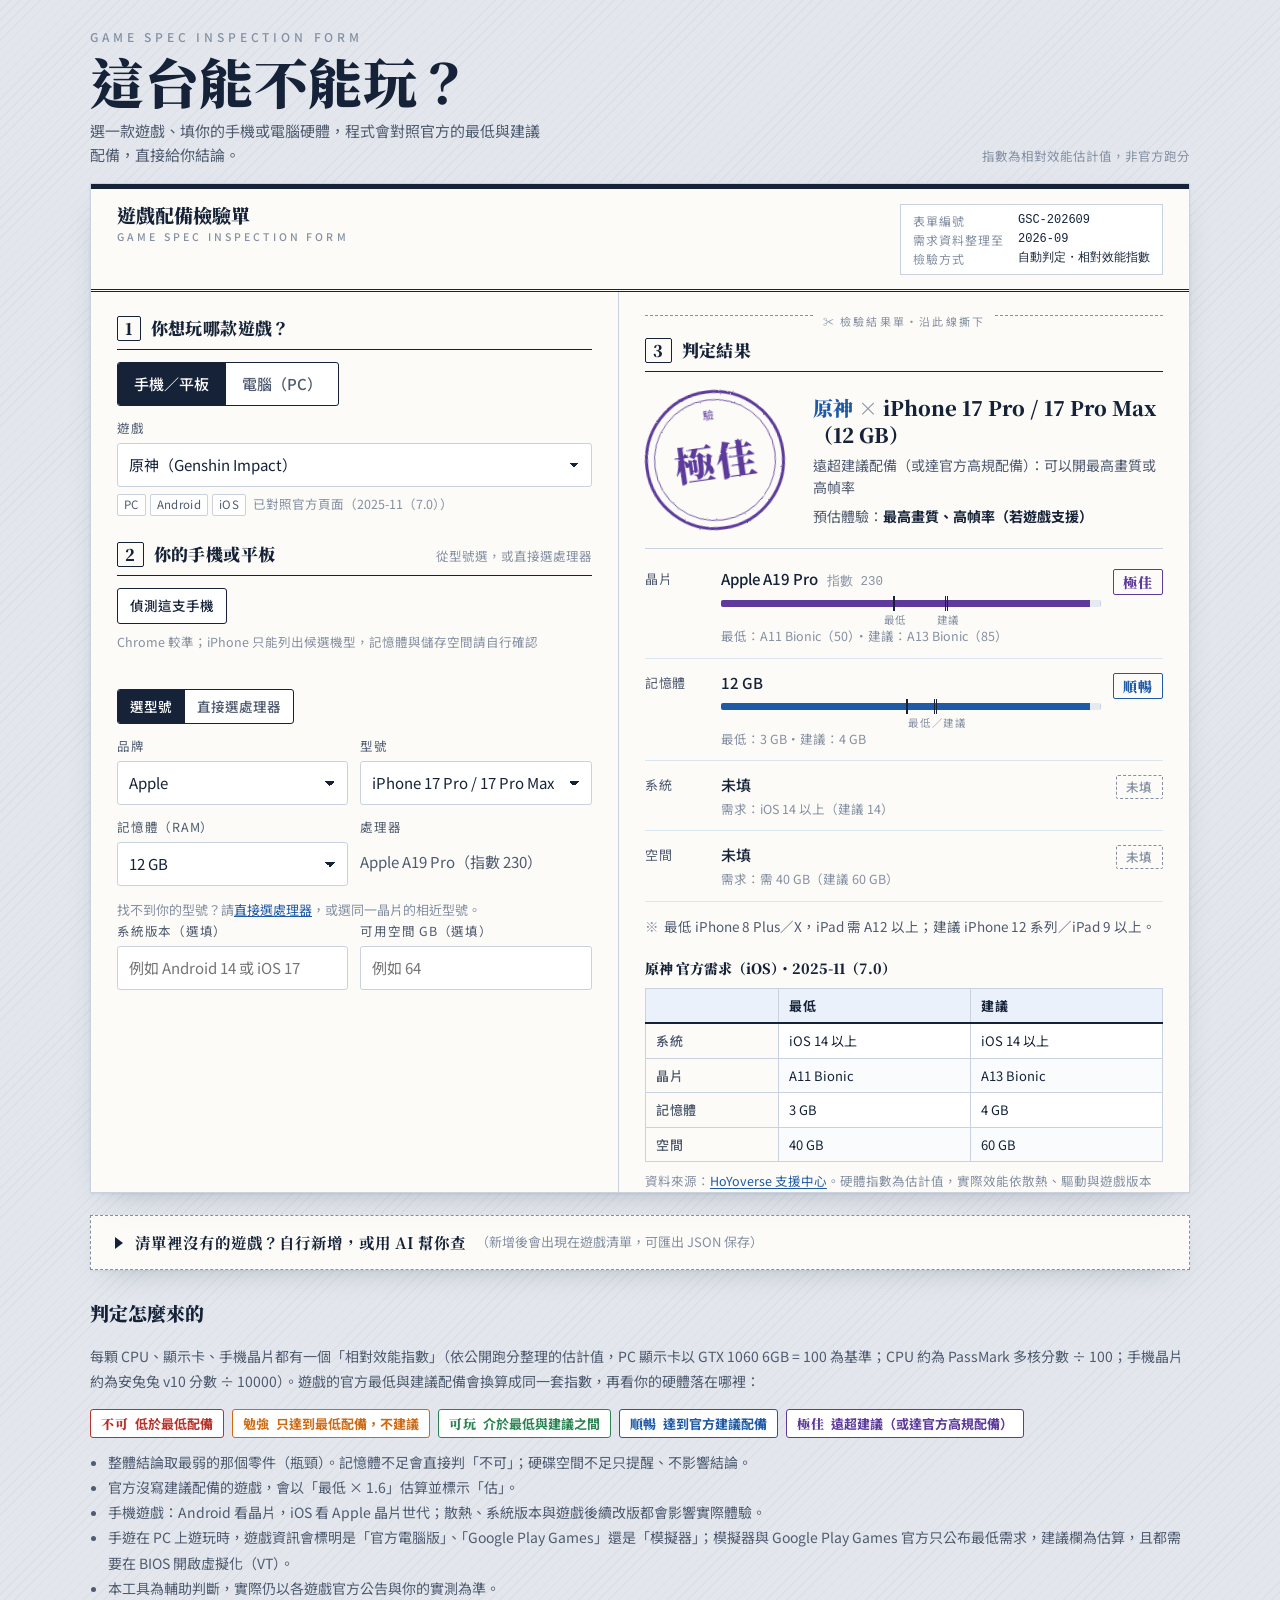
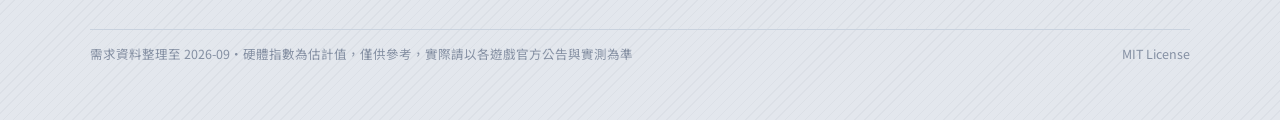
==== commit 9a07483f: "Add files via upload" ====
--- a/game-spec-checker.html
+++ b/game-spec-checker.html
@@ -108,6 +108,14 @@
 .gameinfo{font-size:12.5px;color:var(--ink-3);margin-top:6px;line-height:1.7}
 .gameinfo .plat{display:inline-block;border:1px solid var(--rule);border-radius:2px;padding:0 6px;margin-right:4px;font-size:11.5px;color:var(--ink-2);background:var(--white);letter-spacing:.03em}
 
+/* 裝置偵測列 */
+.detect{display:flex;gap:8px;flex-wrap:wrap;align-items:center;margin:0 0 6px}
+.detect .hint{font-size:12.5px;color:var(--ink-3)}
+.step .status{margin:0 0 12px}
+.guide{border:1px dashed var(--ink-3);background:var(--white);padding:10px 14px;margin:0 0 14px;font-size:13.5px;line-height:1.7}
+.guide ol{margin:4px 0 0;padding-left:1.4em}
+.guide b{font-family:var(--serif)}
+
 /* 可清除的輸入框：叉叉放在下拉箭頭左邊 */
 .clearable{position:relative;display:block}
 .clearable input{padding-right:60px}
@@ -270,6 +278,8 @@
 
         <div class="step" id="panelMobile">
           <div class="step-h"><span class="no">2</span><h2>你的手機或平板</h2><span class="hint">從型號選，或直接選處理器</span></div>
+          <div class="detect"><button type="button" class="btn small" id="detectBtn">偵測這支手機</button><span class="hint">Chrome 較準；iPhone 只能列出候選機型，記憶體與儲存空間請自行確認</span></div>
+          <div class="status" id="detectStatus"></div>
           <div class="seg small" role="group" aria-label="輸入方式">
             <button type="button" id="mModeModel" aria-pressed="true">選型號</button>
             <button type="button" id="mModeSoc" aria-pressed="false">直接選處理器</button>
@@ -304,6 +314,22 @@
 
         <div class="step hide" id="panelPC">
           <div class="step-h"><span class="no">2</span><h2>你的電腦</h2><span class="hint">桌機、筆電都可以</span></div>
+          <div class="detect">
+            <button type="button" class="btn small primary" id="helperBtn">一鍵檢測（本機小助手）</button>
+            <button type="button" class="btn small" id="detectBtnPC">只用瀏覽器偵測</button>
+            <button type="button" class="btn small" id="psCopyBtn">複製 PowerShell 指令</button>
+            <button type="button" class="btn small" id="psPasteBtn">貼上指令結果</button>
+          </div>
+          <div class="status" id="detectStatusPC">「一鍵檢測」會讀取 CPU、顯示卡、記憶體、SSD／HDD 容量與剩餘空間、Windows 版本，需要先在這台電腦執行一次小助手（下載後點兩下，不用安裝）。瀏覽器本身只偵測得到顯示卡。</div>
+          <div class="guide hide" id="helperGuide">
+            <b>第一次使用小助手</b>
+            <ol>
+              <li><a id="helperDl" href="helper/gsc-helper.bat" download="gsc-helper.bat">下載 gsc-helper.bat</a>（幾 KB 的純文字腳本，可用記事本打開查看，只讀取硬體資訊、不安裝也不上傳）</li>
+              <li>點兩下執行。Windows 若跳出「已保護您的電腦」，按「其他資訊 → 仍要執行」；出現黑色視窗列出硬體就是成功，它會自動開回這個網頁。</li>
+              <li>回到這裡再按一次「一鍵檢測」。Chrome 若詢問「允許存取本機網路裝置」請按允許。檢測完就能關掉黑色視窗。</li>
+            </ol>
+          </div>
+          <div class="field hide" id="psWrap"><label for="psPaste">貼上指令輸出（以 GSC| 開頭的那一行；貼上其他含硬體型號的文字也能辨識）</label><textarea id="psPaste" rows="3"></textarea><div class="actions"><button type="button" class="btn small" id="psGo">讀取</button></div></div>
           <div class="row-3">
             <div class="field">
               <label for="cpu">處理器（CPU）</label>
@@ -456,7 +482,7 @@
 </svg>
 <noscript><p style="text-align:center;padding:20px">這個工具需要啟用 JavaScript 才能運作。</p></noscript>
 
-<!-- 載入順序固定：設定 → 硬體 → 手機型號 → 遊戲 → 引擎 → 介面 -->
+<!-- 載入順序固定：設定 → 硬體 → 手機型號 → 遊戲 → 引擎 → 裝置偵測 → 介面 -->
 <script>
 /* ============================================================
  * 設定  js/config.js  — 部署時只需要改這個檔
@@ -2079,6 +2105,259 @@
 </script>
 <script>
 /* ============================================================
+ * 裝置偵測  js/detect.js
+ * 瀏覽器能拿到的東西有限：WebGL 顯示卡名稱、核心數、粗略記憶體（最多 8GB）、
+ * Android 型號代碼（Chrome）、系統版本；拿不到 CPU 型號、硬碟容量、iPhone 型號。
+ * PC 完整資訊改用 PowerShell 一行指令抓齊，貼回網頁解析。
+ * ============================================================ */
+
+/* ---- 文字裡找硬體名稱：取資料庫中「名稱被包含在文字裡」且最長的那個 ---- */
+function cleanHwText(s){return String(s||'').replace(/\((R|TM|C)\)/gi,'').replace(/[®™]/g,'').replace(/\(0x[0-9a-f]+\)/gi,'');}
+function matchInText(kind,text,opt={}){
+  const t=norm(cleanHwText(text)); if(t.length<3) return null;
+  let pool=(kind==='cpu'?CPUS:kind==='gpu'?GPUS:SOCS).filter(x=>!x.generic);
+  if(opt.ios===true) pool=pool.filter(x=>x.ios); else if(opt.ios===false) pool=pool.filter(x=>!x.ios);
+  let best=null;
+  for(const x of pool){const n=norm(x.n);if(n.length>=4&&t.includes(n)&&(!best||n.length>norm(best.n).length))best=x;}
+  return best;
+}
+
+/* ---- WebGL 顯示卡字串 ---- */
+function webglRenderer(){
+  try{
+    const c=document.createElement('canvas');const gl=c.getContext('webgl2')||c.getContext('webgl')||c.getContext('experimental-webgl');if(!gl)return '';
+    const ext=gl.getExtension('WEBGL_debug_renderer_info');
+    return String(ext?gl.getParameter(ext.UNMASKED_RENDERER_WEBGL):gl.getParameter(gl.RENDERER)||'');
+  }catch(e){return '';}
+}
+/* "ANGLE (NVIDIA, NVIDIA GeForce RTX 3060 (0x00002504) Direct3D11 vs_5_0 ps_5_0, D3D11)" → "NVIDIA GeForce RTX 3060" */
+function tidyRenderer(r){
+  let s=r;const m=/^ANGLE \((.*)\)$/.exec(s);
+  if(m){const parts=m[1].split(', ');s=parts.length>=2?parts[1]:parts[0];}
+  return cleanHwText(s).replace(/Direct3D\S*|vs_\d_\d|ps_\d_\d|\/PCIe\/SSE2|OpenGL Engine|D3D11|D3D9/gi,'').replace(/\s+/g,' ').trim();
+}
+
+/* ---- 手機 GPU → 晶片推測（同一顆 GPU 可能對應多顆晶片，只是推測） ---- */
+const GPU_SOC_GUESS=[
+  [/Adreno[^0-9]*840/i,'Snapdragon 8 Elite Gen 5'],[/Adreno[^0-9]*830/i,'Snapdragon 8 Elite'],[/Adreno[^0-9]*825/i,'Snapdragon 8s Gen 4'],
+  [/Adreno[^0-9]*750/i,'Snapdragon 8 Gen 3'],[/Adreno[^0-9]*740/i,'Snapdragon 8 Gen 2'],[/Adreno[^0-9]*735/i,'Snapdragon 8s Gen 3'],
+  [/Adreno[^0-9]*732/i,'Snapdragon 7+ Gen 3'],[/Adreno[^0-9]*730/i,'Snapdragon 8 Gen 1'],[/Adreno[^0-9]*725/i,'Snapdragon 7+ Gen 2'],
+  [/Adreno[^0-9]*720/i,'Snapdragon 7 Gen 3'],[/Adreno[^0-9]*710/i,'Snapdragon 7s Gen 2'],[/Adreno[^0-9]*810/i,'Snapdragon 7s Gen 3'],
+  [/Adreno[^0-9]*660/i,'Snapdragon 888'],[/Adreno[^0-9]*650/i,'Snapdragon 865'],[/Adreno[^0-9]*642/i,'Snapdragon 778G'],
+  [/Adreno[^0-9]*640/i,'Snapdragon 855'],[/Adreno[^0-9]*630/i,'Snapdragon 845'],[/Adreno[^0-9]*619/i,'Snapdragon 695'],
+  [/Adreno[^0-9]*618/i,'Snapdragon 730G'],[/Adreno[^0-9]*613/i,'Snapdragon 4 Gen 2'],[/Adreno[^0-9]*612/i,'Snapdragon 675'],
+  [/Adreno[^0-9]*610/i,'Snapdragon 680'],[/Adreno[^0-9]*540/i,'Snapdragon 835'],[/Adreno[^0-9]*530/i,'Snapdragon 820'],
+  [/Adreno[^0-9]*512/i,'Snapdragon 660'],[/Adreno[^0-9]*509/i,'Snapdragon 636'],[/Adreno[^0-9]*506/i,'Snapdragon 625'],
+  [/G1-Ultra/i,'Dimensity 9500'],[/G925/i,'Dimensity 9400'],[/G720/i,'Dimensity 9300'],[/G715/i,'Dimensity 9200'],[/G710/i,'Dimensity 9000'],
+  [/G615/i,'Dimensity 8300'],[/G610/i,'Dimensity 8100'],[/G78/i,'Exynos 2100'],[/G77/i,'Dimensity 1200'],[/G76/i,'Kirin 980'],
+  [/G57/i,'Dimensity 700'],[/G52/i,'Helio G85'],[/G51/i,'Helio P60'],[/G72/i,'Helio P70'],
+  [/Xclipse[^0-9]*950/i,'Exynos 2500'],[/Xclipse[^0-9]*940/i,'Exynos 2400'],[/Xclipse[^0-9]*920/i,'Exynos 2200'],
+  [/PowerVR/i,'Unisoc T616'],
+];
+/* ---- Samsung 型號代碼（台灣常見）→ 型號名稱 ---- */
+const SAMSUNG_CODES={
+  S931:'Galaxy S25 / S25+',S936:'Galaxy S25 / S25+',S938:'Galaxy S25 Ultra',S937:'Galaxy S25 Edge',S731:'Galaxy S25 FE',
+  S921:'Galaxy S24 / S24+',S926:'Galaxy S24 / S24+',S928:'Galaxy S24 Ultra',S721:'Galaxy S24 FE',
+  S911:'Galaxy S23 / S23+',S916:'Galaxy S23 / S23+',S918:'Galaxy S23 Ultra',S711:'Galaxy S23 FE',
+  S901:'Galaxy S22 / S22+ / S22 Ultra',S906:'Galaxy S22 / S22+ / S22 Ultra',S908:'Galaxy S22 / S22+ / S22 Ultra',
+  G991:'Galaxy S21 / S21+ / S21 Ultra',G996:'Galaxy S21 / S21+ / S21 Ultra',G998:'Galaxy S21 / S21+ / S21 Ultra',G990:'Galaxy S21 FE',
+  G980:'Galaxy S20 / S20+ / S20 Ultra',G981:'Galaxy S20 / S20+ / S20 Ultra',G985:'Galaxy S20 / S20+ / S20 Ultra',G986:'Galaxy S20 / S20+ / S20 Ultra',G988:'Galaxy S20 / S20+ / S20 Ultra',G780:'Galaxy S20 FE',G781:'Galaxy S20 FE',
+  G973:'Galaxy S10 / S10+',G975:'Galaxy S10 / S10+',
+  F966:'Galaxy Z Fold7',F766:'Galaxy Z Flip7',F761:'Galaxy Z Flip7 FE',F956:'Galaxy Z Fold6 / Flip6',F741:'Galaxy Z Fold6 / Flip6',F946:'Galaxy Z Fold5 / Flip5',F731:'Galaxy Z Fold5 / Flip5',F936:'Galaxy Z Fold4 / Flip4',F721:'Galaxy Z Fold4 / Flip4',
+  A566:'Galaxy A56',A366:'Galaxy A36',A266:'Galaxy A26',A176:'Galaxy A17 5G',A166:'Galaxy A16 5G',A075:'Galaxy A07',
+  A556:'Galaxy A55',A356:'Galaxy A35',A256:'Galaxy A25',A156:'Galaxy A15 5G',A065:'Galaxy A06',
+  A546:'Galaxy A54',A346:'Galaxy A34',A146:'Galaxy A14 5G',A536:'Galaxy A53',A336:'Galaxy A33',A528:'Galaxy A52s',M556:'Galaxy M55',M156:'Galaxy M15 5G',
+  X830:'Galaxy Tab S11 / S11 Ultra',X836:'Galaxy Tab S11 / S11 Ultra',X930:'Galaxy Tab S11 / S11 Ultra',X936:'Galaxy Tab S11 / S11 Ultra',
+  X820:'Galaxy Tab S10+ / S10 Ultra',X826:'Galaxy Tab S10+ / S10 Ultra',X920:'Galaxy Tab S10+ / S10 Ultra',X926:'Galaxy Tab S10+ / S10 Ultra',X520:'Galaxy Tab S10 FE',X526:'Galaxy Tab S10 FE',
+  X710:'Galaxy Tab S9 / S9+ / S9 Ultra',X716:'Galaxy Tab S9 / S9+ / S9 Ultra',X810:'Galaxy Tab S9 / S9+ / S9 Ultra',X816:'Galaxy Tab S9 / S9+ / S9 Ultra',X910:'Galaxy Tab S9 / S9+ / S9 Ultra',X916:'Galaxy Tab S9 / S9+ / S9 Ultra',
+  X510:'Galaxy Tab S9 FE',X516:'Galaxy Tab S9 FE',X210:'Galaxy Tab A9+',X216:'Galaxy Tab A9+',
+};
+/* ---- iPhone：Apple 不給型號，只能用螢幕尺寸列出候選（CSS 像素 寬x高@DPR） ---- */
+const IPHONE_SCREENS={
+  '440x956@3':['iPhone 17 Pro / 17 Pro Max','iPhone 16 Pro / 16 Pro Max'],'402x874@3':['iPhone 17','iPhone 17 Pro / 17 Pro Max','iPhone 16 Pro / 16 Pro Max'],
+  '420x912@3':['iPhone Air'],'430x932@3':['iPhone 16 / 16 Plus','iPhone 15 Pro / 15 Pro Max','iPhone 15 / 15 Plus','iPhone 14 Pro / 14 Pro Max'],
+  '393x852@3':['iPhone 16 / 16 Plus','iPhone 16e','iPhone 15 / 15 Plus','iPhone 15 Pro / 15 Pro Max','iPhone 14 Pro / 14 Pro Max'],
+  '428x926@3':['iPhone 14 / 14 Plus','iPhone 13 Pro / 13 Pro Max','iPhone 12 Pro / 12 Pro Max'],
+  '390x844@3':['iPhone 14 / 14 Plus','iPhone 13 / 13 mini','iPhone 13 Pro / 13 Pro Max','iPhone 12 / 12 mini','iPhone 12 Pro / 12 Pro Max'],
+  '375x812@3':['iPhone 13 / 13 mini','iPhone 12 / 12 mini','iPhone 11 Pro / 11 Pro Max','iPhone XS / XS Max','iPhone X'],
+  '414x896@2':['iPhone 11','iPhone XR'],'414x896@3':['iPhone 11 Pro / 11 Pro Max','iPhone XS / XS Max'],
+  '375x667@2':['iPhone SE（第 3 代）','iPhone SE（第 2 代）','iPhone 8','iPhone 7 / 7 Plus','iPhone 6s / 6s Plus'],
+  '414x736@3':['iPhone 8 Plus','iPhone 7 / 7 Plus','iPhone 6s / 6s Plus'],
+};
+
+/* ---- 讀取瀏覽器資訊 ---- */
+async function readDevice(){
+  const ua=navigator.userAgent||'';
+  const d={ua,renderer:webglRenderer(),cores:navigator.hardwareConcurrency||null,mem:navigator.deviceMemory||null,
+    isAndroid:/Android/i.test(ua),isIOS:/iPhone|iPad|iPod/i.test(ua)||(navigator.platform==='MacIntel'&&navigator.maxTouchPoints>1),
+    isMac:/Macintosh/i.test(ua)&&!(navigator.maxTouchPoints>1),isWin:/Windows/i.test(ua),model:'',platformVersion:'',osVer:null,
+    screen:{w:Math.min(screen.width,screen.height),h:Math.max(screen.width,screen.height),dpr:Math.round((window.devicePixelRatio||1)*100)/100},quotaGB:null};
+  d.isIPad=/iPad/i.test(ua)||(navigator.platform==='MacIntel'&&navigator.maxTouchPoints>1);
+  let m;
+  if((m=/Android (\d+(?:\.\d+)?)/.exec(ua)))d.osVer=parseFloat(m[1]);
+  if((m=/OS (\d+)[_.](\d+)/.exec(ua))&&d.isIOS)d.osVer=parseFloat(m[1]+'.'+m[2]);
+  if(navigator.userAgentData&&navigator.userAgentData.getHighEntropyValues){
+    try{const h=await navigator.userAgentData.getHighEntropyValues(['model','platformVersion','architecture']);d.model=h.model||'';d.platformVersion=h.platformVersion||'';}catch(e){}
+  }
+  if(!d.model&&d.isAndroid){const mm=/Android [^;]+; ([^;)]+)\)/.exec(ua);if(mm)d.model=mm[1].replace(/ Build.*/,'').trim();}
+  try{if(navigator.storage&&navigator.storage.estimate){const e=await navigator.storage.estimate();if(e.quota)d.quotaGB=Math.round(e.quota/1e9);}}catch(e){}
+  return d;
+}
+
+/* ---- 手機：偵測並填表 ---- */
+async function detectMobile(){
+  const st=$('detectStatus');st.className='status';st.textContent='偵測中…';
+  const d=await readDevice();const found=[],miss=[];
+  if(d.isWin||d.isMac){st.className='status err';st.textContent='這是電腦瀏覽器（'+(d.isWin?'Windows':'Mac')+'），請切到「電腦（PC）」分頁偵測；要檢測手機請用手機開這個網頁。';return;}
+  let phone=null,soc=null;
+  if(d.isAndroid){
+    const sm=/SM-([A-Z]\d{3})/i.exec(d.model);
+    if(sm&&SAMSUNG_CODES[sm[1].toUpperCase()])phone=PHONES.find(p=>p.n===SAMSUNG_CODES[sm[1].toUpperCase()]);
+    if(!phone&&d.model){   // 型號名稱比對：先找完全相同的變體，再找「型號字串包含的最長變體」
+      const mn=norm(d.model);let best=null,bestLen=0;
+      PHONES.filter(p=>p.os==='android').forEach(p=>{p.n.split(' / ').forEach(v=>{const vn=norm(v);if(vn.length<4)return;
+        if(vn===mn){best=p;bestLen=999;}else if(bestLen<999&&mn.includes(vn)&&vn.length>bestLen){best=p;bestLen=vn.length;}});});
+      phone=best;
+    }
+    if(!phone){const g=GPU_SOC_GUESS.find(([re])=>re.test(d.renderer));if(g)soc=byName('soc',g[1]);}
+  }else if(d.isIOS&&!d.isIPad){
+    const key=d.screen.w+'x'+d.screen.h+'@'+Math.round(d.screen.dpr);let cands=IPHONE_SCREENS[key]||[];
+    if(!cands.length){const pre=d.screen.w+'x',suf='@'+Math.round(d.screen.dpr);Object.keys(IPHONE_SCREENS).filter(k=>k.startsWith(pre)&&k.endsWith(suf)).forEach(k=>{cands=cands.concat(IPHONE_SCREENS[k].filter(c=>!cands.includes(c)));});}
+    if(cands.length){phone=PHONES.find(p=>p.n===cands[0]);found.push('螢幕尺寸 '+key+' 對應的候選機型：'+cands.join('、')+'（Apple 不提供型號，已先選第一個，請自行確認）');}
+  }else if(d.isIPad){miss.push('iPad 的型號瀏覽器拿不到，請自行從型號清單挑選');}
+  if(phone){
+    setMobileMode('model');$('mBrand').value=phone.b;fillModels();$('mModel').value=phone.n;fillModelRam();
+    found.unshift('型號：'+phone.n+(d.model?'（'+d.model+'）':''));
+  }else if(soc){
+    setMobileMode('soc');$('mSoc').value=soc.n;syncClearables();found.push('晶片（依 GPU「'+tidyRenderer(d.renderer)+'」推測）：'+soc.n+'，請確認');
+  }else{
+    miss.push('型號與晶片：'+(d.model?'「'+d.model+'」不在對照表，請自行從清單挑選':'瀏覽器沒有提供，請到「設定 → 關於手機」查看後自行挑選'));
+  }
+  if(d.mem){
+    const opts=[...(state.mMode==='model'?$('mRamModel'):$('mRamSoc')).options].map(o=>+o.value);
+    if(d.mem<8&&opts.includes(d.mem)){(state.mMode==='model'?$('mRamModel'):$('mRamSoc')).value=d.mem;found.push('記憶體約 '+d.mem+' GB（瀏覽器回報的粗略值）');}
+    else found.push('記憶體：瀏覽器只回報「至少 '+d.mem+' GB」，實際請看設定');
+  }else miss.push('記憶體（此瀏覽器不提供）');
+  if(d.osVer){$('mOs').value=(d.isIOS?'iOS ':'Android ')+d.osVer;found.push('系統版本 '+(d.isIOS?'iOS ':'Android ')+d.osVer);}
+  miss.push('儲存空間總量與剩餘：瀏覽器拿不到'+(d.quotaGB?'（網站可用配額約 '+d.quotaGB+' GB，僅供參考）':'')+'，請看「設定 → 儲存空間」後填在可用空間欄');
+  st.className='status'+(phone||soc?' ok':'');st.textContent='已填入：'+found.join('；')+'。'+(miss.length?' 未能偵測：'+miss.join('；')+'。':'');
+  run();
+}
+
+/* ---- PC：瀏覽器偵測（只有顯示卡、核心數、粗略記憶體、Windows 版本） ---- */
+async function detectPC(){
+  const st=$('detectStatusPC');st.className='status';st.textContent='偵測中…';
+  const d=await readDevice();const found=[],miss=[];
+  if(d.isAndroid||d.isIOS){st.className='status err';st.textContent='這是手機瀏覽器，請切到「手機／平板」分頁偵測。';return;}
+  if(d.isMac){st.className='status err';st.textContent='Mac 不在 PC 判定範圍（多數遊戲需求以 Windows 為準）；Apple M 系列晶片可到「手機／平板」分頁用「直接選處理器」輸入作參考。';return;}
+  const r=tidyRenderer(d.renderer);const gpu=r?matchInText('gpu',r):null;
+  if(gpu){$('gpu').value=gpu.n;found.push('顯示卡：'+gpu.n);}
+  else miss.push('顯示卡'+(r?'（瀏覽器回報「'+r+'」，資料庫沒有對應，請手動選）':'（瀏覽器未提供）'));
+  miss.push('CPU 型號（瀏覽器只提供核心數：'+(d.cores||'?')+' 執行緒）');
+  if(d.mem){const sel=$('ram');if(d.mem<8&&[...sel.options].some(o=>+o.value===d.mem)){sel.value=d.mem;found.push('記憶體約 '+d.mem+' GB');}else miss.push('記憶體（瀏覽器只回報「至少 '+d.mem+' GB」）');}
+  else miss.push('記憶體');
+  if(d.platformVersion){const major=parseInt(d.platformVersion,10);if(!isNaN(major)){$('os').value=major>=13?'win11':major>=1?'win10':'old';found.push('系統：'+(major>=13?'Windows 11':major>=1?'Windows 10':'Windows 8.1 或更舊'));}}
+  miss.push('SSD／HDD 與硬碟容量'+(d.quotaGB?'（網站可用配額約 '+d.quotaGB+' GB，僅供參考）':''));
+  syncClearables();
+  st.className='status'+(gpu?' ok':'');st.textContent=(found.length?'已填入：'+found.join('；')+'。':'')+' 瀏覽器拿不到：'+miss.join('；')+'。想一次抓齊，請用下面的 PowerShell 指令。';
+  run();
+}
+
+/* ---- PC：PowerShell 一行指令（輸出一行 GSC|CPU=…|GPU=…|RAM=…|DISK=…|FREE=…|OS=…，並自動複製到剪貼簿） ---- */
+const PS_COMMAND=`$c=(Get-CimInstance Win32_Processor | Select-Object -First 1).Name; $g=((Get-CimInstance Win32_VideoController).Name) -join ' ; '; $r=[math]::Round((Get-CimInstance Win32_ComputerSystem).TotalPhysicalMemory/1GB); $d=(Get-PhysicalDisk | ForEach-Object { "$($_.MediaType) $([math]::Round($_.Size/1GB))GB" }) -join ' ; '; $f=(Get-PSDrive -PSProvider FileSystem | Where-Object Used | ForEach-Object { "$($_.Name): free $([math]::Round($_.Free/1GB))GB" }) -join ' ; '; $o=(Get-CimInstance Win32_OperatingSystem).Caption; $out="GSC|CPU=$c|GPU=$g|RAM=$r|DISK=$d|FREE=$f|OS=$o"; $out | Set-Clipboard; $out`;
+
+function parsePS(text){
+  const out={};const t=String(text||'');
+  const line=(t.match(/GSC\|[^\r\n]+/)||[null])[0];
+  if(line){line.split('|').slice(1).forEach(seg=>{const i=seg.indexOf('=');if(i>0)out[seg.slice(0,i).trim().toUpperCase()]=seg.slice(i+1).trim();});}
+  return {fields:out,raw:t};
+}
+function applyPS(){
+  const st=$('detectStatusPC');const {fields:f,raw}=parsePS($('psPaste').value);
+  const found=[],miss=[];
+  const cpu=matchInText('cpu',f.CPU||raw);
+  if(cpu){$('cpu').value=cpu.n;found.push('CPU：'+cpu.n);}else miss.push('CPU'+(f.CPU?'（「'+f.CPU+'」不在資料庫，請手動選相近型號）':''));
+  const gpuNames=(f.GPU?f.GPU.split(';'):[raw]);let gpu=null;
+  gpuNames.forEach(n=>{const g=matchInText('gpu',n);if(g&&(!gpu||g.s>gpu.s))gpu=g;});
+  if(gpu){$('gpu').value=gpu.n;found.push('顯示卡：'+gpu.n+(gpuNames.length>1?'（有多顆，取效能最高者）':''));}else miss.push('顯示卡'+(f.GPU?'（「'+f.GPU+'」不在資料庫，請手動選）':''));
+  const ram=parseFloat(f.RAM);
+  if(ram){const opts=[...$('ram').options].map(o=>+o.value);const pick=opts.reduce((b,v)=>Math.abs(v-ram)<Math.abs(b-ram)?v:b,opts[0]);$('ram').value=pick;found.push('記憶體 '+ram+' GB');}
+  if(f.DISK){const disks=f.DISK.split(';').map(s=>s.trim()).filter(Boolean);const hasSSD=disks.some(x=>/SSD/i.test(x)),hasHDD=disks.some(x=>/HDD/i.test(x));
+    $('drive').value=hasSSD?'ssd':'hdd';found.push('硬碟：'+disks.join('、')+(hasSSD&&hasHDD?'（同時有 SSD 與 HDD，已假設遊戲裝在 SSD）':''));}
+  if(f.FREE){const m=/C:\s*free\s*(\d+)GB/i.exec(f.FREE)||/free\s*(\d+)GB/i.exec(f.FREE);if(m){$('disk').value=m[1];found.push('剩餘空間：'+f.FREE.replace(/free/gi,'剩餘'));}}
+  if(f.OS){$('os').value=/Windows 11/i.test(f.OS)?'win11':/Windows 10/i.test(f.OS)?'win10':'old';found.push('系統：'+f.OS.replace(/^Microsoft /,''));}
+  syncClearables();
+  if(!found.length){st.className='status err';st.textContent='看不出硬體資訊。請確認貼上的是指令輸出的那一行（以 GSC| 開頭），或至少包含 CPU／顯示卡的型號文字。';return;}
+  st.className='status ok';st.textContent='已填入：'+found.join('；')+'。'+(miss.length?' 未對應：'+miss.join('；')+'。':'');
+  run();
+}
+async function copyPS(){
+  const b=$('psCopyBtn');
+  try{
+    if(navigator.clipboard&&window.isSecureContext)await navigator.clipboard.writeText(PS_COMMAND);
+    else{const ta=document.createElement('textarea');ta.value=PS_COMMAND;ta.style.position='fixed';ta.style.opacity='0';document.body.appendChild(ta);ta.select();document.execCommand('copy');ta.remove();}
+    b.textContent='已複製指令';setTimeout(()=>{b.textContent='複製 PowerShell 指令';},1800);
+  }catch(e){$('psPaste').value=PS_COMMAND;$('psWrap').classList.remove('hide');b.textContent='請手動複製下方指令';}
+}
+/* ---- PC：本機小助手（helper/gsc-helper.bat 在訪客電腦上開的 127.0.0.1 服務） ---- */
+const HELPER_PORTS=[27321,27322,27323];
+async function helperFetch(host,port){
+  const ctl=new AbortController();const t=setTimeout(()=>ctl.abort(),2500);
+  try{const r=await fetch(`http://${host}:${port}/specs`,{signal:ctl.signal,mode:'cors',cache:'no-store'});clearTimeout(t);if(!r.ok)return null;const j=await r.json();return j&&j.ok?j:null;}
+  catch(e){clearTimeout(t);return null;}
+}
+async function connectHelper(preferPort){
+  const st=$('detectStatusPC');st.className='status';st.textContent='正在連線本機小助手…（Chrome 若跳出「允許存取本機網路」請按允許）';
+  $('helperGuide').classList.add('hide');
+  const ports=preferPort?[preferPort].concat(HELPER_PORTS.filter(p=>p!==preferPort)):HELPER_PORTS;
+  for(const host of ['localhost','127.0.0.1']){for(const p of ports){const j=await helperFetch(host,p);if(j){applyHelper(j);return true;}}}
+  st.className='status err';st.textContent='沒有偵測到本機小助手。請先執行小助手（見下方步驟），再按一次「一鍵檢測」；不想執行的話，也可以用「複製 PowerShell 指令」的方式。';
+  $('helperGuide').classList.remove('hide');
+  return false;
+}
+function applyHelper(j){
+  const st=$('detectStatusPC');const found=[],miss=[];
+  const cpu=j.cpu&&j.cpu.name?matchInText('cpu',j.cpu.name):null;
+  if(cpu){$('cpu').value=cpu.n;found.push('CPU：'+cpu.n);}else miss.push('CPU'+(j.cpu&&j.cpu.name?'（「'+j.cpu.name+'」不在資料庫，請手動選相近型號）':''));
+  let gpu=null;(j.gpus||[]).forEach(g=>{const m=matchInText('gpu',g.name||'');if(m&&(!gpu||m.s>gpu.s))gpu=m;});
+  if(gpu){$('gpu').value=gpu.n;found.push('顯示卡：'+gpu.n);}else miss.push('顯示卡'+(j.gpus&&j.gpus.length?'（「'+j.gpus.map(g=>g.name).join('、')+'」不在資料庫，請手動選）':''));
+  if(j.ramGB){const opts=[...$('ram').options].map(o=>+o.value);const pick=opts.reduce((b,v)=>Math.abs(v-j.ramGB)<Math.abs(b-j.ramGB)?v:b,opts[0]);$('ram').value=pick;found.push('記憶體 '+j.ramGB+' GB');}
+  if(j.disks&&j.disks.length){const isSSD=d=>/SSD|NVMe/i.test(d.type||'')||/NVMe/i.test(d.bus||'');const hasSSD=j.disks.some(isSSD),hasHDD=j.disks.some(d=>/HDD/i.test(d.type||''));
+    $('drive').value=hasSSD?'ssd':'hdd';found.push('硬碟：'+j.disks.map(d=>(isSSD(d)?'SSD':(/HDD/i.test(d.type||'')?'HDD':(d.type||'?')))+' '+d.sizeGB+'GB').join('、')+(hasSSD&&hasHDD?'（同時有 SSD 與 HDD，已假設遊戲裝在 SSD）':''));}
+  if(j.volumes&&j.volumes.length){const sys=j.volumes.find(v=>v.letter===(j.systemDrive||'C'))||j.volumes[0];$('disk').value=sys.freeGB;found.push('剩餘空間：'+j.volumes.map(v=>v.letter+': '+v.freeGB+' / '+v.totalGB+' GB').join('、'));}
+  if(j.os&&j.os.name){$('os').value=/Windows 11/i.test(j.os.name)?'win11':/Windows 10/i.test(j.os.name)?'win10':'old';found.push('系統：'+j.os.name.replace(/^Microsoft /,''));}
+  const scr=(j.gpus||[]).find(g=>g.width&&g.height);if(scr)found.push('螢幕 '+scr.width+'×'+scr.height+(scr.hz?' @ '+scr.hz+'Hz':''));
+  syncClearables();
+  st.className='status ok';st.textContent='小助手已填入：'+found.join('；')+'。'+(miss.length?' 未對應：'+miss.join('；')+'。':'')+' 小助手視窗可以關掉了。';
+  run();
+}
+/* 下載時把目前網址寫進 .bat，讓小助手執行完能自動開回這個網頁 */
+async function downloadHelper(e){
+  const a=e.currentTarget;if(!/^https?:/.test(location.protocol))return;   // file:// 就走一般連結
+  e.preventDefault();
+  try{
+    const r=await fetch(a.getAttribute('href'),{cache:'no-store'});if(!r.ok)throw 0;
+    let txt=await r.text();const site=location.origin+location.pathname;
+    txt=txt.replace(/^\$SiteUrl\s*=\s*""/m,'$SiteUrl = "'+site+'"');
+    const url=URL.createObjectURL(new Blob([txt],{type:'application/octet-stream'}));const b=document.createElement('a');b.href=url;b.download='gsc-helper.bat';document.body.appendChild(b);b.click();b.remove();setTimeout(()=>URL.revokeObjectURL(url),2000);
+  }catch(err){window.location.href=a.getAttribute('href');}
+}
+function initDetect(){
+  $('helperBtn').addEventListener('click',()=>connectHelper().catch(e=>{$('detectStatusPC').className='status err';$('detectStatusPC').textContent='連線失敗：'+e.message;}));
+  $('helperDl').addEventListener('click',downloadHelper);
+  const hp=parseInt(new URLSearchParams(location.search).get('helper'),10);
+  if(hp){setTimeout(()=>{setPlat('pc');connectHelper(hp);},0);}
+  $('detectBtn').addEventListener('click',()=>detectMobile().catch(e=>{$('detectStatus').className='status err';$('detectStatus').textContent='偵測失敗：'+e.message;}));
+  $('detectBtnPC').addEventListener('click',()=>detectPC().catch(e=>{$('detectStatusPC').className='status err';$('detectStatusPC').textContent='偵測失敗：'+e.message;}));
+  $('psCopyBtn').addEventListener('click',copyPS);
+  $('psPasteBtn').addEventListener('click',()=>{$('psWrap').classList.toggle('hide');if(!$('psWrap').classList.contains('hide'))$('psPaste').focus();});
+  $('psGo').addEventListener('click',applyPS);
+  $('psPaste').addEventListener('paste',()=>setTimeout(applyPS,50));
+}
+
+</script>
+<script>
+/* ============================================================
  * 介面  js/ui.js
  * 狀態、清單填充、模糊比對、觸發判定、結果渲染、自訂遊戲、AI 查詢、匯出／匯入、複製、列印。
  * 設定值（版本、資料日期、API 金鑰）在 js/config.js。
@@ -2501,6 +2780,7 @@
   $('aiBtn').addEventListener('click',aiLookup); $('aiName').addEventListener('keydown',e=>{if(e.key==='Enter')aiLookup();});
   $('mini').addEventListener('click',()=>document.querySelector('.col-result').scrollIntoView({behavior:'smooth',block:'start'}));
   if('IntersectionObserver' in window) new IntersectionObserver(es=>es.forEach(e=>$('mini').classList.toggle('off',e.isIntersecting)),{threshold:0.12}).observe(document.querySelector('.col-result'));
+  if(typeof initDetect==='function') initDetect();
   run();
 }
 document.addEventListener('DOMContentLoaded',init);
